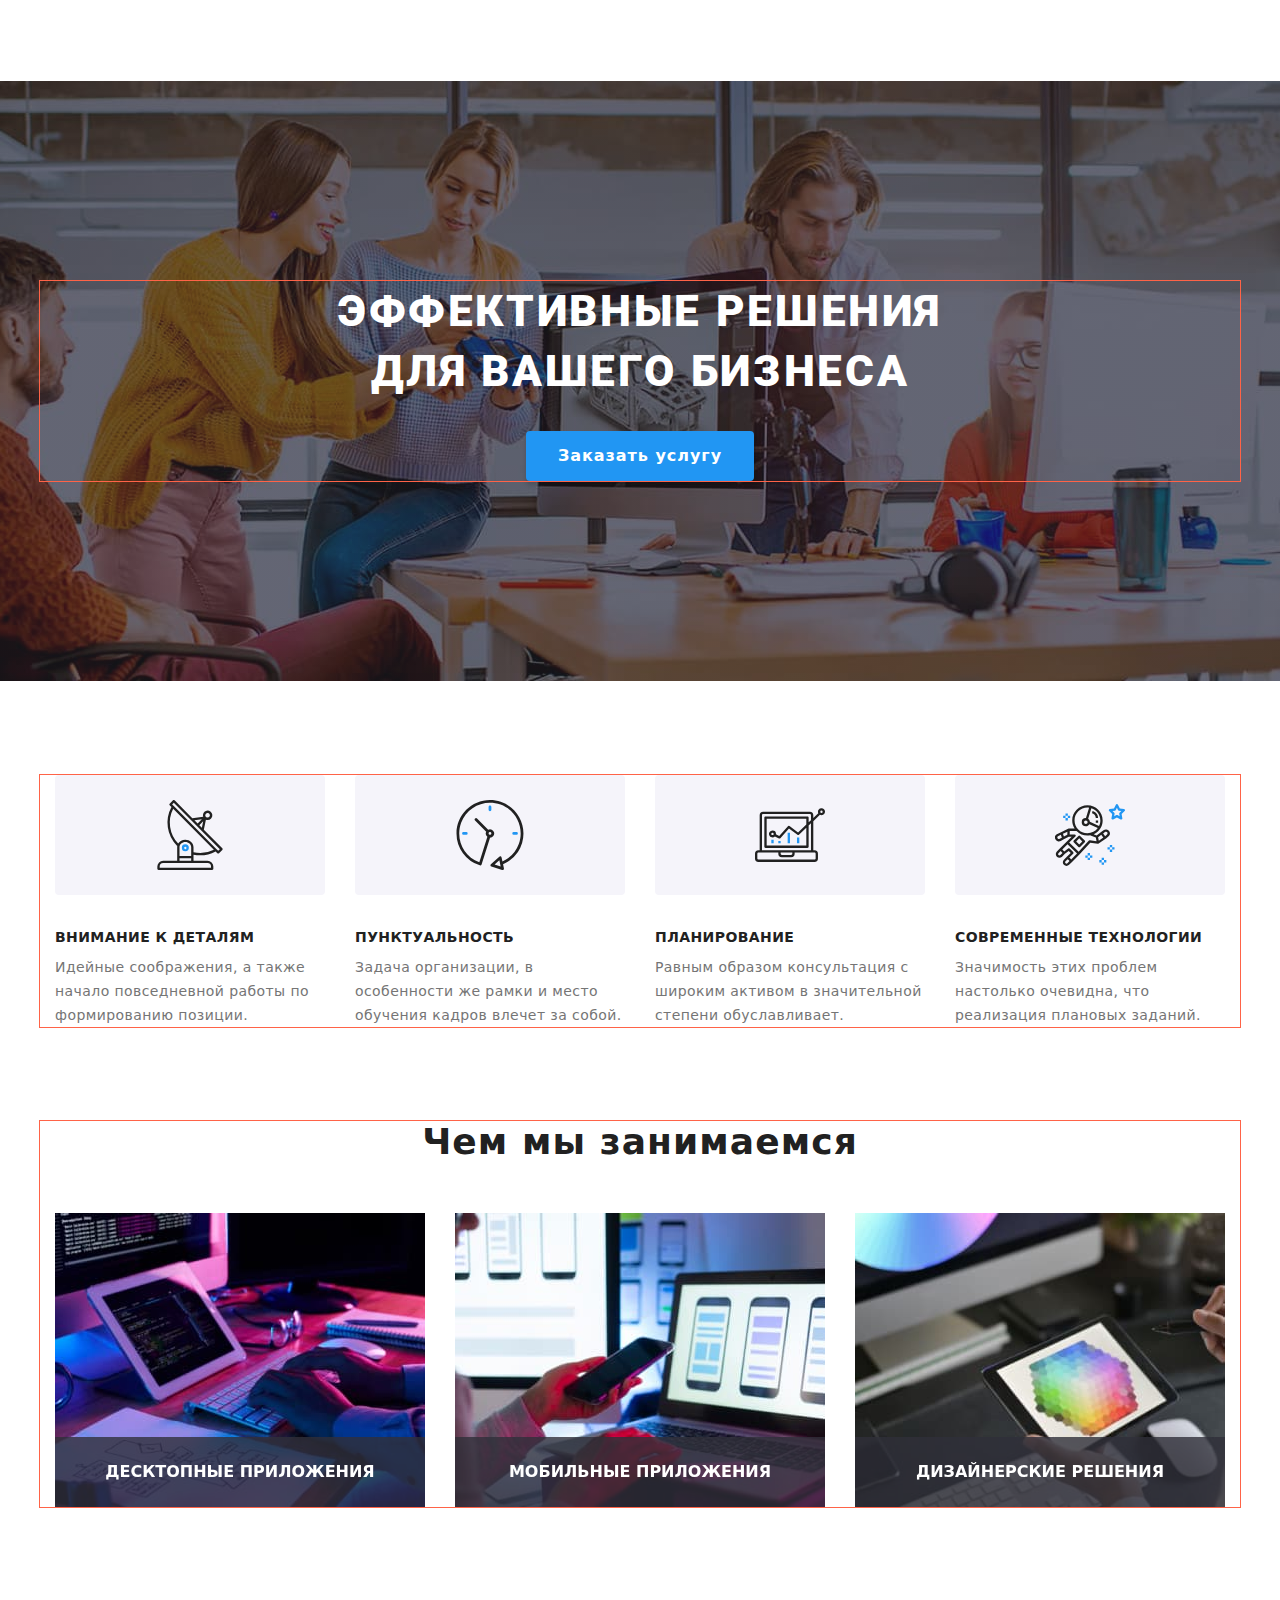
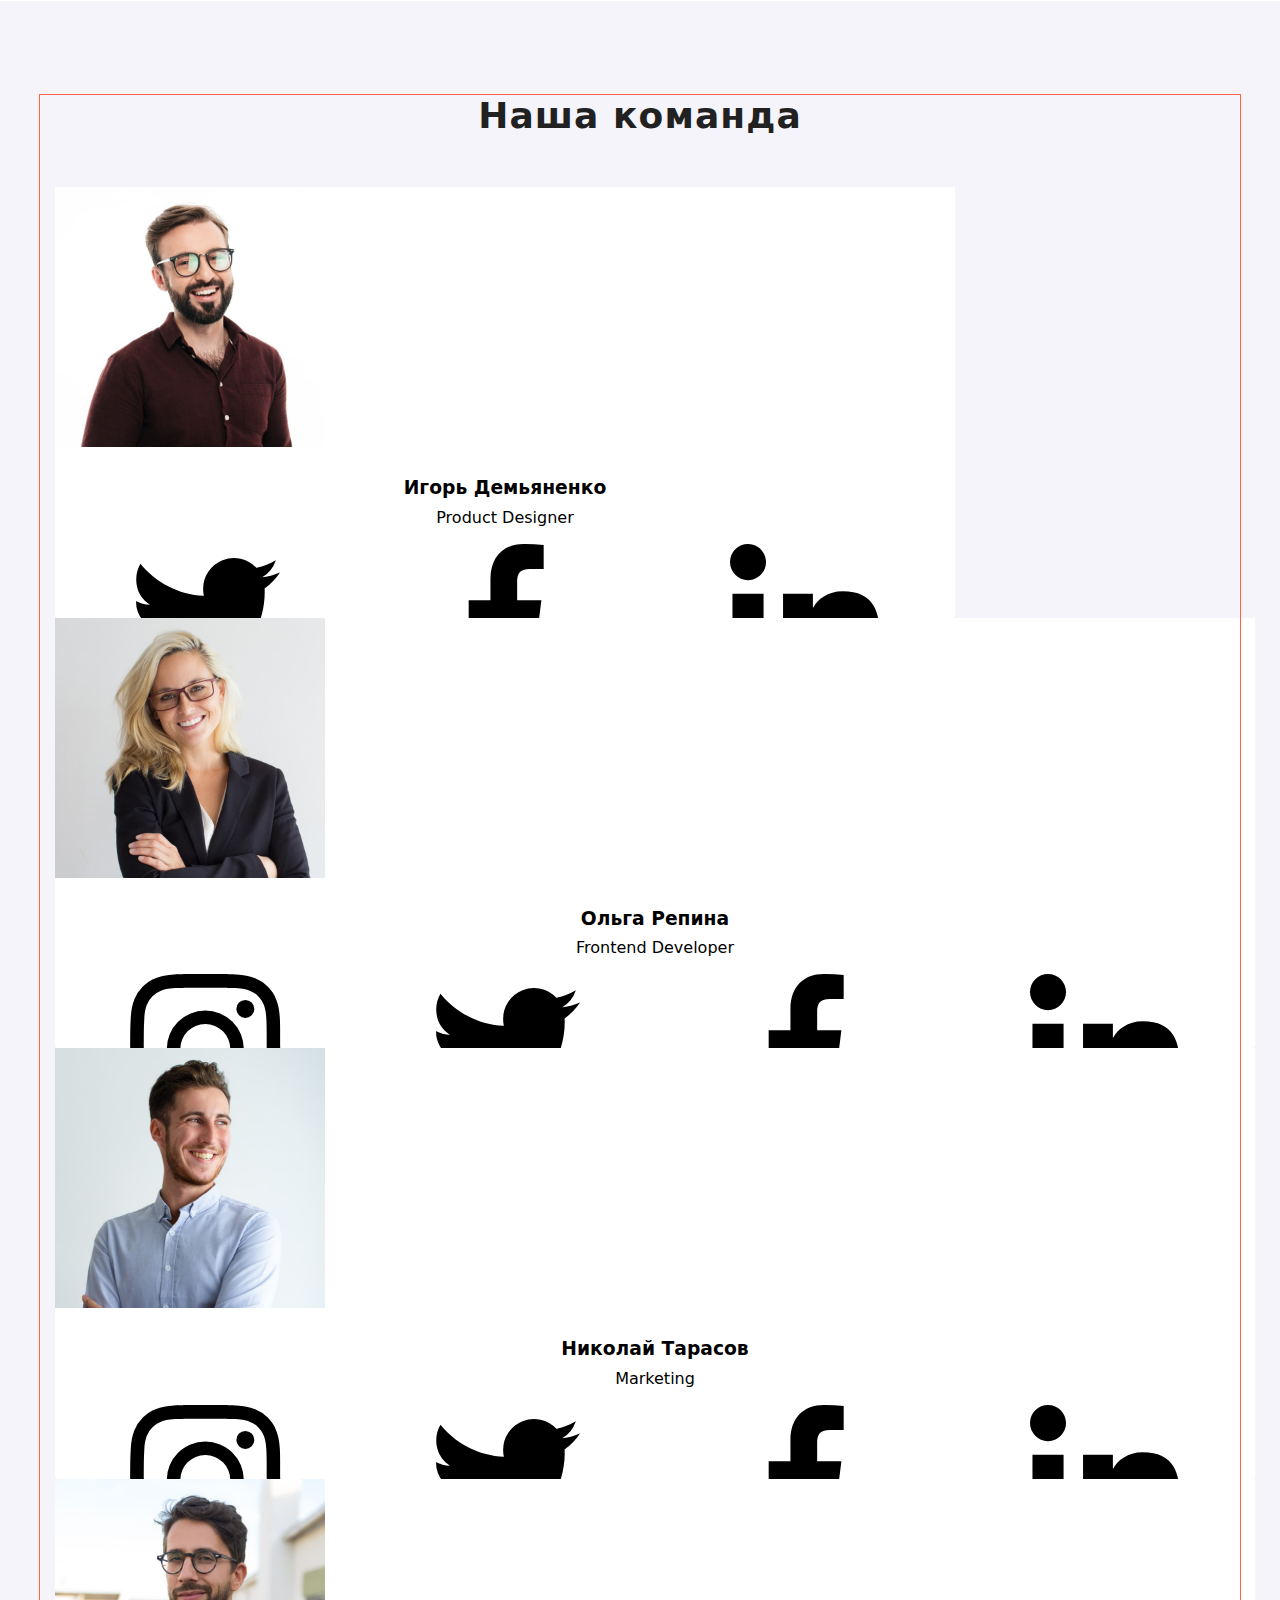
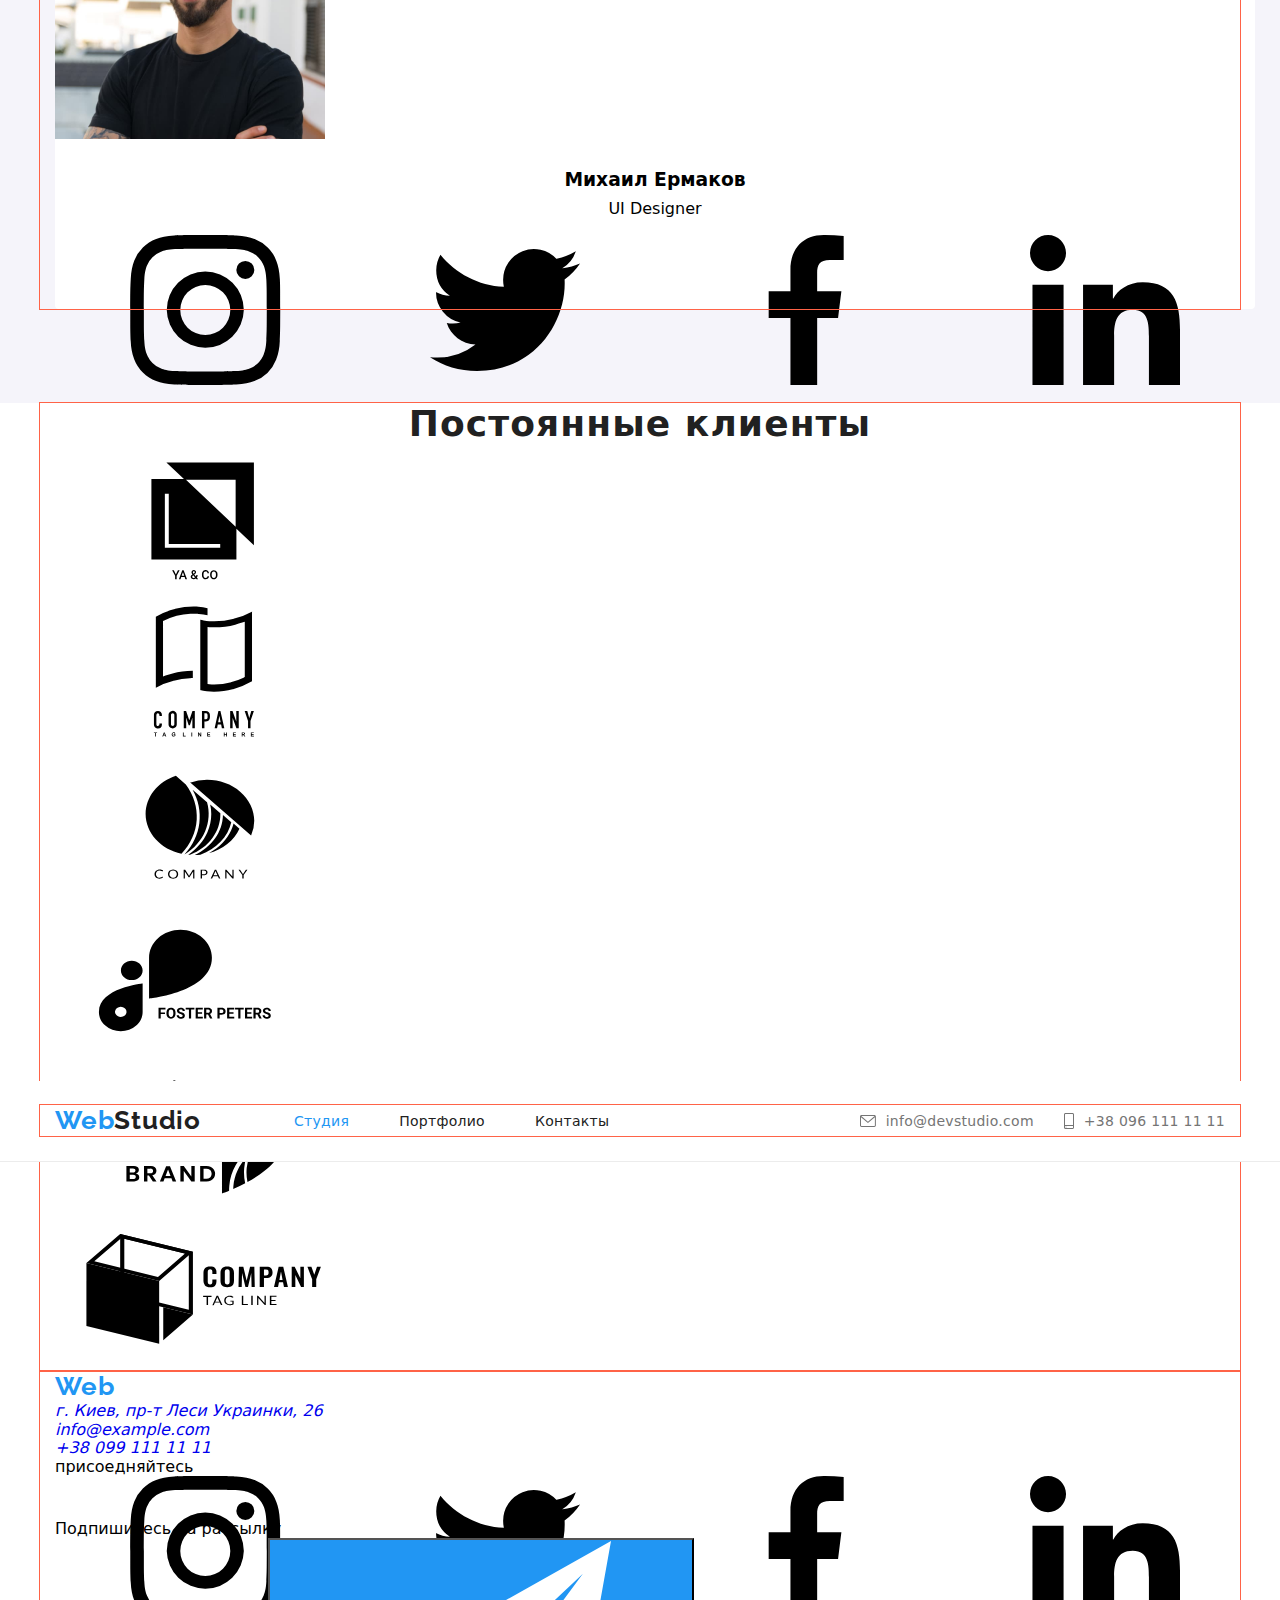
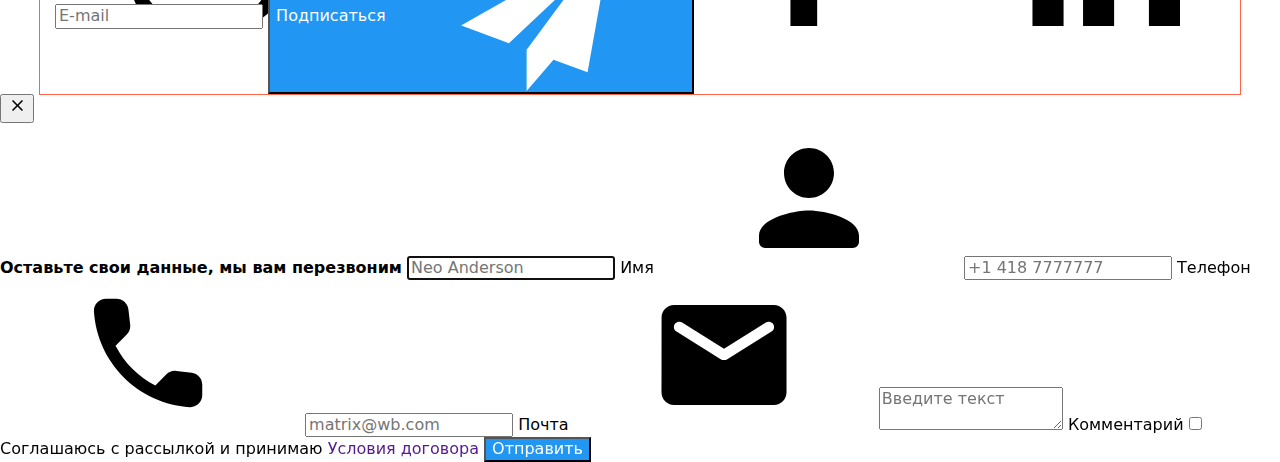
==== index.html @ 4362f999 "team added" ====
<!DOCTYPE html>
<html lang="ru">
  <head>
    <meta charset="UTF-8" />
    <meta http-equiv="X-UA-Compatible" content="IE=edge" />
    <meta name="viewport" content="width=device-width, initial-scale=1.0" />
    <title>Studio</title>
    <link
      href="https://fonts.googleapis.com/css2?family=Raleway:wght@700&family=Roboto:wght@400;500;700;900&display=swap"
      rel="stylesheet"
    />
    <link rel="preconnect" href="https://fonts.googleapis.com" />
    <link rel="preconnect" href="https://fonts.gstatic.com" crossorigin />
    <!-- Сначала нормализатор -->
    <link
      rel="stylesheet"
      href="https://cdnjs.cloudflare.com/ajax/libs/modern-normalize/1.1.0/modern-normalize.min.css"
    />
    <!-- Потом пользовательсткие стили -->
    <!-- <link rel="stylesheet" href="./css/styles.css" /> -->
    <link rel="stylesheet" href="./css/master.min.css" />
  </head>

  <body>
    <!-- Header -->

    <header class="header">
      <div class="container header__container">
        <nav class="site-nav">
          <a class="logo site-nav__logo" href="./index.html"
            ><span class="logo__accent">Web</span>Studio</a
          >
          <ul class="site-nav__list">
            <li class="site-nav__item">
              <a class="site-nav__link site-nav__link--active" href="./index.html">Студия</a>
            </li>

            <li class="site-nav__item">
              <a class="site-nav__link" href="./portfolio.html">Портфолио</a>
            </li>
            <li class="site-nav__item">
              <a class="site-nav__link" href="">Контакты</a>
            </li>
          </ul>
        </nav>

        <ul class="header-studio-contacts">
          <li class="header-studio-contacts__item">
            <a href="mailto:info@devstudio.com" class="header-studio-contacts__link">
              <svg class="header-studio-contacts__icon" width="16px" height="12px">
                <use href="./images/svg/webstudio-icons-optimized.svg#icon-envelope"></use></svg
              >info@devstudio.com
            </a>
          </li>

          <li class="header-studio-contacts__item">
            <a href="tel:+380961111111" class="header-studio-contacts__link">
              <svg class="header-studio-contacts__icon" width="10px" height="16px">
                <use href="./images/svg/webstudio-icons-optimized.svg#icon-smartphone"></use></svg
              >+38 096 111 11 11
            </a>
          </li>
        </ul>
      </div>
    </header>

    <!-- <header class="header brd">
      <div class="intro container">
        <nav class="nav">
          <a class="studio-logo link" href="./index.html"
            ><span class="web-effect">Web</span>Studio</a
          >
          <ul class="list-nav">
            <li class="item-nav">
              <a class="studio-nav link current" href="./index.html">Студия</a>
            </li>

            <li class="item-nav">
              <a class="studio-nav link" href="./portfolio.html">Портфолио</a>
            </li>
            <li class="item-nav">
              <a class="studio-nav link" href="">Контакты</a>
            </li>
          </ul>
        </nav>

        <ul class="list contacts">
          <li class="item contacts">
            <a href="mailto:info@devstudio.com" class="link contacts pseudo">
              <svg class="link-icon envlp" width="16px" height="12px">
                <use href="./images/svg/webstudio-icons-optimized.svg#icon-envelope"></use></svg
              >info@devstudio.com
            </a>
          </li>

          <li class="item contacts">
            <a href="tel:+380961111111" class="link contacts pseudo">
              <svg class="link-icon smrtphone" width="10px" height="16px">
                <use href="./images/svg/webstudio-icons-optimized.svg#icon-smartphone"></use></svg
              >+38 096 111 11 11
            </a>
          </li>
        </ul>
      </div>
    </header> -->

    <main>
      <!-- Principal Section - Hero -->

      <section class="section hero__overlay">
        <div class="container hero__container">
          <h1 class="title hero__title">
            Эффективные решения <br />
            для вашего бизнеса <br />
          </h1>
          <button data-modal-open class="button hero__button" type="button">Заказать услугу</button>
        </div>
      </section>

      <!-- <section class="principal-section overlay">
        <div class="container">
          <h1 class="principal-section-title">
            Эффективные решения <br />
            для вашего бизнеса <br />
          </h1>
          <button data-modal-open class="order-button" type="button">Заказать услугу</button>
        </div>
      </section> -->

      <!-- About -->

      <section class="section about">
        <div class="container about__container">
          <h2 class="title section__title about__title">Наши преимущества</h2>
          <ul class="about__list">
            <li class="about__item">
              <div class="about__body">
                <p class="about__icon about__icon--antenna"></p>
              </div>
              <h3 class="sub-title about__sub-title">Внимание к деталям</h3>
              <p class="about__text">
                Идейные соображения, а также начало повседневной работы по формированию позиции.
              </p>
            </li>
            <li class="about__item">
              <div class="about__body">
                <p class="about__icon about__icon--clock"></p>
              </div>
              <h3 class="sub-title about__sub-title">Пунктуальность</h3>
              <p class="about__text">
                Задача организации, в особенности же рамки и место обучения кадров влечет за собой.
              </p>
            </li>
            <li class="about__item">
              <div class="about__body">
                <p class="about__icon about__icon--diagram"></p>
              </div>
              <h3 class="sub-title about__sub-title">Планирование</h3>
              <p class="about__text">
                Равным образом консультация с широким активом в значительной степени обуславливает.
              </p>
            </li>
            <li class="about__item">
              <div class="about__body">
                <p class="about__icon about__icon--astronaut"></p>
              </div>
              <h3 class="sub-title about__sub-title">Современные технологии</h3>
              <p class="about__text">
                Значимость этих проблем настолько очевидна, что реализация плановых заданий.
              </p>
            </li>
          </ul>
        </div>
      </section>

      <!-- <section class="section features">
        <div class="container upper">
          <h2 class="section-title visually-hidden">Наши преимущества</h2>
          <ul class="features list">
            <li class="item antenna">
              <div class="container-features">
                <svg class="icon-feat">
                  <use href="./images/svg/webstudio-icons-optimized.svg#icon-antenna"></use>
                </svg>
              </div>
              <h3 class="title">Внимание к деталям</h3>
              <p class="features-p-style">
                Идейные соображения, а также начало повседневной работы по формированию позиции.
              </p>
            </li>
            <li class="item clock">
              <div class="container-features">
                <svg class="icon-feat">
                  <use href="./images/svg/webstudio-icons-optimized.svg#icon-clock"></use>
                </svg>
              </div>
              <h3 class="title">Пунктуальность</h3>
              <p class="features-p-style">
                Задача организации, в особенности же рамки и место обучения кадров влечет за собой.
              </p>
            </li>
            <li class="item diagram">
              <div class="container-features">
                <svg class="icon-feat">
                  <use href="./images/svg/webstudio-icons-optimized.svg#icon-diagram"></use>
                </svg>
              </div>
              <h3 class="title">Планирование</h3>
              <p class="features-p-style">
                Равным образом консультация с широким активом в значительной степени обуславливает.
              </p>
            </li>
            <li class="item astronaut">
              <div class="container-features">
                <svg class="icon-feat">
                  <use href="./images/svg/webstudio-icons-optimized.svg#icon-astronaut"></use>
                </svg>
              </div>
              <h3 class="title">Современные технологии</h3>
              <p class="features-p-style">
                Значимость этих проблем настолько очевидна, что реализация плановых заданий.
              </p>
            </li>
          </ul>
        </div>
      </section> -->

      <!-- Profile -->

      <section class="section profile">
        <div class="container profile__container">
          <h2 class="title section__title profile__title">Чем мы занимаемся</h2>

          <ul class="profile__list">
            <li class="profile__item">
              <div class="profile__thumb">
                <img src="images/examples/img1.jpg" alt="Picture 1" width="370" />
                <p class="profile__text">Десктопные приложения</p>
              </div>
            </li>

            <li class="profile__item">
              <div class="profile__thumb">
                <img src="images/examples/img2.jpg" alt="Picture 2" width="370" />
                <p class="profile__text">Мобильные приложения</p>
              </div>
            </li>

            <li class="profile__item">
              <div class="profile__thumb">
                <img src="images/examples/img3.jpg" alt="Picture 3" width="370" />
                <p class="profile__text">Дизайнерские решения</p>
              </div>
            </li>
          </ul>
        </div>
      </section>

      <!-- <section class="profile">
        <div class="tools container lower">
          <h2 class="section-title">Чем мы занимаемся</h2>

          <ul class="list">
            <li class="item">
              <div class="prfl-thumb">
                <img src="images/examples/img1.jpg" alt="Picture 1" width="370" />
                <p class="prfl-dscrpt">Десктопные приложения</p>
              </div>
            </li>

            <li class="item">
              <div class="prfl-thumb">
                <img src="images/examples/img2.jpg" alt="Picture 2" width="370" />
                <p class="prfl-dscrpt">Мобильные приложения</p>
              </div>
            </li>

            <li class="item">
              <div class="prfl-thumb">
                <img src="images/examples/img3.jpg" alt="Picture 3" width="370" />
                <p class="prfl-dscrpt">Дизайнерские решения</p>
              </div>
            </li>
          </ul>
        </div>
      </section> -->

      <!-- Our Team -->

      <section class="section team">
        <div class="container team__container">
          <h2 class="title section__title team__title">Наша команда</h2>

          <ul class="team__list">
            <li class="team__item">
              <img src="images/staff/staff1.jpg" alt="Product Designer" width="270" />
              <div class="team__card">
                <h3 class="title team__sub-title">Игорь Демьяненко</h3>
                <p class="team__position">Product Designer</p>
                <ul class="social-netwrk-list team-social-netwrk-list">
                  <li class="social-netwrk-list__item team-social-netwrk-list__item">
                    <a
                      href="https://www.instagram.com"
                      class="social-netwrk-list__link team-social-netwrk-list__link"
                    >
                      <p
                        class="social-netwrk-list__icon--instagram team-social-netwrk-list--instagram"
                      ></p>
                      <!-- <svg class="social-netwrk-list__icon">
                        <use href="./images/svg/webstudio-icons-optimized.svg#icon-instagram"></use>
                      </svg> -->
                    </a>
                  </li>

                  <li class="social-netwrk-list__item">
                    <a href="https://twitter.com" class="social-netwrk-list__link">
                      <svg class="social-netwrk-list__icon">
                        <use href="./images/svg/webstudio-icons-optimized.svg#icon-twitter"></use>
                      </svg>
                    </a>
                  </li>

                  <li class="social-netwrk-list__item">
                    <a href="https://www.facebook.com" class="social-netwrk-list__link">
                      <svg class="social-netwrk-list__icon">
                        <use href="./images/svg/webstudio-icons-optimized.svg#icon-facebook"></use>
                      </svg>
                    </a>
                  </li>

                  <li class="social-netwrk-list__item">
                    <a href="https://www.linkedin.com" class="social-netwrk-list__link">
                      <svg class="social-netwrk-list__icon">
                        <use href="./images/svg/webstudio-icons-optimized.svg#icon-linkedin"></use>
                      </svg>
                    </a>
                  </li>
                </ul>
              </div>
            </li>

            <li class="team__item">
              <img src="images/staff/staff2.jpg" alt="Frontend Developer" width="270" />
              <div class="team__card">
                <h3 class="title team__sub-title">Ольга Репина</h3>
                <p class="team__position">Frontend Developer</p>
                <ul class="social-netwrk-list team__social-netwrk-list">
                  <li class="social-netwrk-list__item">
                    <a href="https://www.instagram.com" class="social-netwrk-list__link">
                      <svg class="social-netwrk-list__icon">
                        <use href="./images/svg/webstudio-icons-optimized.svg#icon-instagram"></use>
                      </svg>
                    </a>
                  </li>

                  <li class="social-netwrk-list__item">
                    <a href="https://twitter.com" class="social-netwrk-list__link">
                      <svg class="social-netwrk-list__icon">
                        <use href="./images/svg/webstudio-icons-optimized.svg#icon-twitter"></use>
                      </svg>
                    </a>
                  </li>

                  <li class="social-netwrk-list__item">
                    <a href="https://www.facebook.com" class="social-netwrk-list__link">
                      <svg class="social-netwrk-list__icon">
                        <use href="./images/svg/webstudio-icons-optimized.svg#icon-facebook"></use>
                      </svg>
                    </a>
                  </li>

                  <li class="social-netwrk-list__item">
                    <a href="https://www.linkedin.com" class="social-netwrk-list__link">
                      <svg class="social-netwrk-list__icon">
                        <use href="./images/svg/webstudio-icons-optimized.svg#icon-linkedin"></use>
                      </svg>
                    </a>
                  </li>
                </ul>
              </div>
            </li>

            <li class="team__item">
              <img src="images/staff/staff3.jpg" alt="Marketing" width="270" />
              <div class="team__card">
                <h3 class="title team__sub-title">Николай Тарасов</h3>
                <p class="team__position">Marketing</p>
                <ul class="social-netwrk-list team__social-netwrk-list">
                  <li class="social-netwrk-list__item">
                    <a href="https://www.instagram.com" class="social-netwrk-list__link">
                      <svg class="social-netwrk-list__icon">
                        <use href="./images/svg/webstudio-icons-optimized.svg#icon-instagram"></use>
                      </svg>
                    </a>
                  </li>

                  <li class="social-netwrk-list__item">
                    <a href="https://twitter.com" class="social-netwrk-list__link">
                      <svg class="social-netwrk-list__icon">
                        <use href="./images/svg/webstudio-icons-optimized.svg#icon-twitter"></use>
                      </svg>
                    </a>
                  </li>

                  <li class="social-netwrk-list__item">
                    <a href="https://www.facebook.com" class="social-netwrk-list__link">
                      <svg class="social-netwrk-list__icon">
                        <use href="./images/svg/webstudio-icons-optimized.svg#icon-facebook"></use>
                      </svg>
                    </a>
                  </li>

                  <li class="social-netwrk-list__item">
                    <a href="https://www.linkedin.com" class="social-netwrk-list__link">
                      <svg class="social-netwrk-list__icon">
                        <use href="./images/svg/webstudio-icons-optimized.svg#icon-linkedin"></use>
                      </svg>
                    </a>
                  </li>
                </ul>
              </div>
            </li>

            <li class="team__item">
              <img src="images/staff/staff4.jpg" alt="UI Designer" width="270" />
              <div class="team__card">
                <h3 class="title team__sub-title">Михаил Ермаков</h3>
                <p class="team__position">UI Designer</p>
                <ul class="social-netwrk-list team__social-netwrk-list">
                  <li class="social-netwrk-list__item">
                    <a href="https://www.instagram.com" class="social-netwrk-list__link">
                      <svg class="social-netwrk-list__icon">
                        <use href="./images/svg/webstudio-icons-optimized.svg#icon-instagram"></use>
                      </svg>
                    </a>
                  </li>

                  <li class="social-netwrk-list__item">
                    <a href="https://twitter.com" class="social-netwrk-list__link">
                      <svg class="social-netwrk-list__icon">
                        <use href="./images/svg/webstudio-icons-optimized.svg#icon-twitter"></use>
                      </svg>
                    </a>
                  </li>

                  <li class="social-netwrk-list__item">
                    <a href="https://www.facebook.com" class="social-netwrk-list__link">
                      <svg class="social-netwrk-list__icon">
                        <use href="./images/svg/webstudio-icons-optimized.svg#icon-facebook"></use>
                      </svg>
                    </a>
                  </li>

                  <li class="social-netwrk-list__item">
                    <a href="https://www.linkedin.com" class="social-netwrk-list__link">
                      <svg class="social-netwrk-list__icon">
                        <use href="./images/svg/webstudio-icons-optimized.svg#icon-linkedin"></use>
                      </svg>
                    </a>
                  </li>
                </ul>
              </div>
            </li>
          </ul>
        </div>
      </section>

      <!-- <section class="section team">
        <div class="container">
          <h2 class="section-title">Наша команда</h2>

          <ul class="team list">
            <li class="item">
              <img src="images/staff/staff1.jpg" alt="Product Designer" width="270" />
              <div class="card-label">
                <h3 class="title">Игорь Демьяненко</h3>
                <p class="team-unit">Product Designer</p>
                <ul class="list social-netwrk">
                  <li class="item social-netwrk">
                    <a
                      href="https://www.instagram.com"
                      class="link social-netwrk"
                      aria-label="Instagram"
                    >
                      <span class="visually-hidden">Instagram</span>
                      <svg class="link-icon inst">
                        <use href="./images/svg/webstudio-icons-optimized.svg#icon-instagram"></use>
                      </svg>
                    </a>
                  </li>

                  <li class="item social-netwrk">
                    <a href="https://twitter.com" class="link social-netwrk" aria-label="Instagram">
                      <span class="visually-hidden">Twitter</span>
                      <svg class="link-icon twtr">
                        <use href="./images/svg/webstudio-icons-optimized.svg#icon-twitter"></use>
                      </svg>
                    </a>
                  </li>

                  <li class="item social-netwrk">
                    <a
                      href="https://www.facebook.com"
                      class="link social-netwrk"
                      aria-label="Instagram"
                    >
                      <span class="visually-hidden">Facebook</span>
                      <svg class="link-icon fb">
                        <use href="./images/svg/webstudio-icons-optimized.svg#icon-facebook"></use>
                      </svg>
                    </a>
                  </li>

                  <li class="item social-netwrk">
                    <a
                      href="https://www.linkedin.com"
                      class="link social-netwrk"
                      aria-label="Instagram"
                    >
                      <span class="visually-hidden">LinkedIn</span>
                      <svg class="link-icon lnkdin">
                        <use href="./images/svg/webstudio-icons-optimized.svg#icon-linkedin"></use>
                      </svg>
                    </a>
                  </li>
                </ul>
              </div>
            </li>

            <li class="item">
              <img src="images/staff/staff2.jpg" alt="Frontend Developer" width="270" />
              <div class="card-label">
                <h3 class="title">Ольга Репина</h3>
                <p class="team-unit">Frontend Developer</p>
                <ul class="list social-netwrk">
                  <li class="item social-netwrk">
                    <a
                      href="https://www.instagram.com"
                      class="link social-netwrk"
                      aria-label="Instagram"
                    >
                      <span class="visually-hidden">Instagram</span>
                      <svg class="link-icon inst">
                        <use href="./images/svg/webstudio-icons-optimized.svg#icon-instagram"></use>
                      </svg>
                    </a>
                  </li>

                  <li class="item social-netwrk">
                    <a href="https://twitter.com" class="link social-netwrk" aria-label="Instagram">
                      <span class="visually-hidden">Twitter</span>
                      <svg class="link-icon twtr">
                        <use href="./images/svg/webstudio-icons-optimized.svg#icon-twitter"></use>
                      </svg>
                    </a>
                  </li>

                  <li class="item social-netwrk">
                    <a
                      href="https://www.facebook.com"
                      class="link social-netwrk"
                      aria-label="Instagram"
                    >
                      <span class="visually-hidden">Faceook</span>
                      <svg class="link-icon fb">
                        <use href="./images/svg/webstudio-icons-optimized.svg#icon-facebook"></use>
                      </svg>
                    </a>
                  </li>

                  <li class="item social-netwrk">
                    <a
                      href="https://www.linkedin.com"
                      class="link social-netwrk"
                      aria-label="Instagram"
                    >
                      <span class="visually-hidden">LinkedIn</span>
                      <svg class="link-icon lnkdin">
                        <use href="./images/svg/webstudio-icons-optimized.svg#icon-linkedin"></use>
                      </svg>
                    </a>
                  </li>
                </ul>
              </div>
            </li>

            <li class="item">
              <img src="images/staff/staff3.jpg" alt="Marketing" width="270" />
              <div class="card-label">
                <h3 class="title">Николай Тарасов</h3>
                <p class="team-unit">Marketing</p>
                <ul class="list social-netwrk">
                  <li class="item social-netwrk">
                    <a
                      href="https://www.instagram.com"
                      class="link social-netwrk"
                      aria-label="Instagram"
                    >
                      <span class="visually-hidden">Instagram</span>
                      <svg class="link-icon inst">
                        <use href="./images/svg/webstudio-icons-optimized.svg#icon-instagram"></use>
                      </svg>
                    </a>
                  </li>

                  <li class="item social-netwrk">
                    <a href="https://twitter.com" class="link social-netwrk" aria-label="Instagram">
                      <span class="visually-hidden">Twitter</span>
                      <svg class="link-icon twtr">
                        <use href="./images/svg/webstudio-icons-optimized.svg#icon-twitter"></use>
                      </svg>
                    </a>
                  </li>

                  <li class="item social-netwrk">
                    <a
                      href="https://www.facebook.com"
                      class="link social-netwrk"
                      aria-label="Instagram"
                    >
                      <span class="visually-hidden">Faceook</span>
                      <svg class="link-icon fb">
                        <use href="./images/svg/webstudio-icons-optimized.svg#icon-facebook"></use>
                      </svg>
                    </a>
                  </li>

                  <li class="item social-netwrk">
                    <a
                      href="https://www.linkedin.com"
                      class="link social-netwrk"
                      aria-label="Instagram"
                    >
                      <span class="visually-hidden">LinkedIn</span>
                      <svg class="link-icon lnkdin">
                        <use href="./images/svg/webstudio-icons-optimized.svg#icon-linkedin"></use>
                      </svg>
                    </a>
                  </li>
                </ul>
              </div>
            </li>

            <li class="item">
              <img src="images/staff/staff4.jpg" alt="UI Designer" width="270" />
              <div class="card-label">
                <h3 class="title">Михаил Ермаков</h3>
                <p class="team-unit">UI Designer</p>
                <ul class="list social-netwrk">
                  <li class="item social-netwrk">
                    <a
                      href="https://www.instagram.com"
                      class="link social-netwrk"
                      aria-label="Instagram"
                    >
                      <span class="visually-hidden">Instagram</span>
                      <svg class="link-icon inst">
                        <use href="./images/svg/webstudio-icons-optimized.svg#icon-instagram"></use>
                      </svg>
                    </a>
                  </li>

                  <li class="item social-netwrk">
                    <a href="https://twitter.com" class="link social-netwrk" aria-label="Instagram">
                      <span class="visually-hidden">Twitter</span>
                      <svg class="link-icon twtr">
                        <use href="./images/svg/webstudio-icons-optimized.svg#icon-twitter"></use>
                      </svg>
                    </a>
                  </li>

                  <li class="item social-netwrk">
                    <a
                      href="https://www.facebook.com"
                      class="link social-netwrk"
                      aria-label="Instagram"
                    >
                      <span class="visually-hidden">Faceook</span>
                      <svg class="link-icon fb">
                        <use href="./images/svg/webstudio-icons-optimized.svg#icon-facebook"></use>
                      </svg>
                    </a>
                  </li>

                  <li class="item social-netwrk">
                    <a
                      href="https://www.linkedin.com"
                      class="link social-netwrk"
                      aria-label="Instagram"
                    >
                      <span class="visually-hidden">LinkedIn</span>
                      <svg class="link-icon lnkdin">
                        <use href="./images/svg/webstudio-icons-optimized.svg#icon-linkedin"></use>
                      </svg>
                    </a>
                  </li>
                </ul>
              </div>
            </li>
          </ul>
        </div>
      </section> -->

      <!-- Our Clients -->

      <section class="section clients">
        <div class="container clients__container">
          <h2 class="title section__title">Постоянные клиенты</h2>
          <ul class="clients__list">
            <li class="clients__item">
              <a href="" class="clients__link">
                <svg class="clients__icon">
                  <use href="./images/svg/webstudio-icons-optimized.svg#icon-ya-and-co"></use>
                </svg>
              </a>
            </li>
            <li class="clients__item">
              <a href="" class="clients__link">
                <svg class="clients__icon">
                  <use
                    href="./images/svg/webstudio-icons-optimized.svg#icon-company-tag-line-here"
                  ></use>
                </svg>
              </a>
            </li>
            <li class="clients__item">
              <a href="" class="clients__link">
                <svg class="clients__icon">
                  <use href="./images/svg/webstudio-icons-optimized.svg#icon-company"></use>
                </svg>
              </a>
            </li>
            <li class="clients__item">
              <a href="" class="clients__link">
                <svg class="clients__icon">
                  <use href="./images/svg/webstudio-icons-optimized.svg#icon-fosters-peters"></use>
                </svg>
              </a>
            </li>
            <li class="clients__item">
              <a href="" class="clients__link">
                <svg class="clients__icon">
                  <use href="./images/svg/webstudio-icons-optimized.svg#icon-brand"></use>
                </svg>
              </a>
            </li>
            <li class="clients__item">
              <a href="" class="clients__link">
                <svg class="clients__icon">
                  <use
                    href="./images/svg/webstudio-icons-optimized.svg#icon-company-tag-line"
                  ></use>
                </svg>
              </a>
            </li>
          </ul>
        </div>
      </section>

      <!-- <section class="section clients">
        <div class="container">
          <h2 class="section-title">Постоянные клиенты</h2>
          <ul class="clients list">
            <li class="item">
              <a href="" class="clients-link" aria-label="Ya-And-Co">
                <span class="visually-hidden">Ya-And-Co</span>
                <svg class="clients link-icon">
                  <use href="./images/svg/webstudio-icons-optimized.svg#icon-ya-and-co"></use>
                </svg>
              </a>
            </li>
            <li class="item">
              <a href="" class="clients-link" aria-label="Company-Tag-Line-Here">
                <span class="visually-hidden">Company-Tag-Line-Here</span>
                <svg class="clients link-icon">
                  <use
                    href="./images/svg/webstudio-icons-optimized.svg#icon-company-tag-line-here"
                  ></use>
                </svg>
              </a>
            </li>
            <li class="item">
              <a href="" class="clients-link" aria-label="Company">
                <span class="visually-hidden">Company</span>
                <svg class="clients link-icon">
                  <use href="./images/svg/webstudio-icons-optimized.svg#icon-company"></use>
                </svg>
              </a>
            </li>
            <li class="item">
              <a href="" class="clients-link" aria-label="Fosters-Peters">
                <span class="visually-hidden">Fosters-Peters</span>
                <svg class="clients link-icon">
                  <use href="./images/svg/webstudio-icons-optimized.svg#icon-fosters-peters"></use>
                </svg>
              </a>
            </li>
            <li class="item">
              <a href="" class="clients-link" aria-label="Brand">
                <span class="visually-hidden">Brand</span>
                <svg class="clients link-icon">
                  <use href="./images/svg/webstudio-icons-optimized.svg#icon-brand"></use>
                </svg>
              </a>
            </li>
            <li class="item">
              <a href="" class="clients-link" aria-label="Company-Tag-Line">
                <span class="visually-hidden">Company-Tag-Line</span>
                <svg class="clients link-icon">
                  <use
                    href="./images/svg/webstudio-icons-optimized.svg#icon-company-tag-line"
                  ></use>
                </svg>
              </a>
            </li>
          </ul>
        </div>
      </section> -->
    </main>

    <!-- Footer -->
    <footer class="footer">
      <div class="container footer__container">
        <div class="contacts">
          <a class="logo footer__logo" href="./index.html"
            ><span class="logo__accent">Web</span>Studio</a
          >
          <address class="studio-contacts footer-studio-contacts">
            <ul class="studio-contacts__list footer-studio-contacts__list">
              <li class="studio-contacts__item footer-studio-contacts__item">
                <a
                  class="studio-contacts__link footer-studio-contacts__link"
                  href="https://www.google.com/maps/place/бул.+Леси+Украинки,+26,+Киев,+02000"
                  target="_blank"
                  rel="noopener nofollow noreferrer"
                  >г. Киев, пр-т Леси Украинки, 26</a
                >
              </li>
              <li class="studio-contacts__item footer-studio-contacts__item">
                <a
                  class="studio-contacts__link footer-studio-contacts__link"
                  href="mailto:info@example.com"
                  >info@example.com</a
                >
              </li>
              <li class="studio-contacts__item footer-studio-contacts__item">
                <a
                  class="studio-contacts__link footer-studio-contacts__link"
                  href="tel:+380991111111"
                  >+38 099 111 11 11</a
                >
              </li>
            </ul>
          </address>
        </div>

        <div class="follow">
          <p class="follow__text">присоедняйтесь</p>
          <ul class="social-netwrk-list footer__social-netwrk-list">
            <li class="social-netwrk-list__item">
              <a href="https://www.instagram.com" class="social-netwrk-list__link">
                <svg class="social-netwrk-list__icon">
                  <use href="./images/svg/webstudio-icons-optimized.svg#icon-instagram"></use>
                </svg>
              </a>
            </li>

            <li class="social-netwrk-list__item">
              <a href="https://twitter.com" class="social-netwrk-list__link">
                <svg class="social-netwrk-list__icon">
                  <use href="./images/svg/webstudio-icons-optimized.svg#icon-twitter"></use>
                </svg>
              </a>
            </li>

            <li class="social-netwrk-list__item">
              <a href="https://www.facebook.com" class="social-netwrk-list__link">
                <svg class="social-netwrk-list__icon">
                  <use href="./images/svg/webstudio-icons-optimized.svg#icon-facebook"></use>
                </svg>
              </a>
            </li>

            <li class="social-netwrk-list__item">
              <a href="https://www.linkedin.com" class="social-netwrk-list__link">
                <svg class="social-netwrk-list__icon">
                  <use href="./images/svg/webstudio-icons-optimized.svg#icon-linkedin"></use>
                </svg>
              </a>
            </li>
          </ul>
        </div>

        <div class="sbscrb">
          <p class="sbscrb__text">Подпишитесь на рассылку</p>

          <form action="javascript:void(0);" class="form-sbscrb">
            <label class="form-sbscrb__label">
              <input
                class="form-sbscrb__input"
                type="email"
                name="email"
                placeholder="E-mail"
                autocomplete="off"
              />
            </label>

            <button class="button form-sbscrb__button" type="submit">
              <span class="button__text">Подписаться</span>
              <svg class="button__icon">
                <use href="./images/svg/webstudio-icons-v-2-0-raw.svg#icon-send"></use>
              </svg>
            </button>
          </form>
        </div>
      </div>
    </footer>

    <!-- <footer class="footer">
      <div class="common container">
        <div class="address">
          <a class="studio-logo link" href="./index.html"
            ><span class="web-effect">Web</span>Studio</a
          >
          <address class="footer-address">
            <ul class="list">
              <li class="address-item">
                <a
                  class="studio-address link"
                  href="https://www.google.com/maps/place/бул.+Леси+Украинки,+26,+Киев,+02000"
                  target="_blank"
                  rel="noopener nofollow noreferrer"
                  >г. Киев, пр-т Леси Украинки, 26</a
                >
              </li>
              <li class="address-item">
                <a class="studio-contacts link" href="mailto:info@example.com">info@example.com</a>
              </li>
              <li class="address-item">
                <a class="studio-contacts link" href="tel:+380991111111">+38 099 111 11 11</a>
              </li>
            </ul>
          </address>
        </div>

        <div class="follow">
          <p class="follow-us">присоедняйтесь</p>
          <ul class="list social-netwrk">
            <li class="item social-netwrk">
              <a href="https://www.instagram.com" class="link social-netwrk">
                <svg class="link-icon inst">
                  <use href="./images/svg/webstudio-icons-optimized.svg#icon-instagram"></use>
                </svg>
              </a>
            </li>

            <li class="item social-netwrk">
              <a href="https://twitter.com" class="link social-netwrk">
                <svg class="link-icon twtr">
                  <use href="./images/svg/webstudio-icons-optimized.svg#icon-twitter"></use>
                </svg>
              </a>
            </li>

            <li class="item social-netwrk">
              <a href="https://www.facebook.com" class="link social-netwrk">
                <svg class="link-icon fb">
                  <use href="./images/svg/webstudio-icons-optimized.svg#icon-facebook"></use>
                </svg>
              </a>
            </li>

            <li class="item social-netwrk">
              <a href="https://www.linkedin.com" class="link social-netwrk">
                <svg class="link-icon lnkdin">
                  <use href="./images/svg/webstudio-icons-optimized.svg#icon-linkedin"></use>
                </svg>
              </a>
            </li>
          </ul>
        </div>

        <div class="sbscrb-container">
          <p>Подпишитесь на рассылку</p>

          <form action="javascript:void(0);" class="form-ftr">
            <label class="form-label sbscrb">
              <input
                class="sbscrb-input"
                type="email"
                name="email"
                placeholder="E-mail"
                autocomplete="off"
              />
            </label>

            <button class="order-button sbscrb" type="submit">
              <span class="sbscrb-icon">Подписаться</span>
              <svg class="sbscrb-svg">
                <use href="./images/svg/webstudio-icons-v-2-0-raw.svg#icon-send"></use>
              </svg>
            </button>
          </form>
        </div>
      </div>
    </footer> -->

    <!-- Backdrop Modal -->

    <div class="backdrop is-hidden" data-modal>
      <div class="modal">
        <button data-modal-close class="modal__button">
          <svg class="modal__icon" width="18px" height="18px">
            <use href="./images/svg/webstudio-icons-v-2-0-raw.svg#icon-close-black-18dp"></use>
          </svg>
        </button>

        <!-- <button data-modal-close class="mdl-close">
          <svg class="link-icon close" width="18px" height="18px">
            <use href="./images/svg/webstudio-icons-v-2-0-raw.svg#icon-close-black-18dp"></use>
          </svg>
        </button> -->

        <!-- Backdrop Modal Form -->

        <form action="javascript:void(0);" class="form-modal">
          <b class="form-modal__title">Оставьте свои данные, мы вам перезвоним</b>

          <label class="label form-modal__label">
            <input
              class="label__input"
              type="text"
              name="name"
              required
              placeholder="Neo Anderson"
              autocomplete="off"
              autofocus
            />
            <span class="label__text">Имя</span>
            <span class="label__icon">
              <svg class="label__pic">
                <use href="./images/svg/webstudio-icons-v-2-0-raw.svg#icon-person-black-18dp"></use>
              </svg>
            </span>
          </label>

          <label class="label form-modal__label">
            <input
              class="label__input"
              type="tel"
              name="phone"
              placeholder="+1 418 7777777"
              autocomplete="off"
            />
            <span class="label__text">Телефон</span>
            <span class="label__icon">
              <svg class="label__pic">
                <use href="./images/svg/webstudio-icons-v-2-0-raw.svg#icon-phone-black-18dp"></use>
              </svg>
            </span>
          </label>

          <label class="label form-modal__label">
            <input
              class="label__input"
              type="email"
              name="email"
              required
              placeholder="matrix@wb.com"
              autocomplete="off"
            />
            <span class="label__text">Почта</span>
            <span class="label__icon">
              <svg class="label__pic">
                <use href="./images/svg/webstudio-icons-v-2-0-raw.svg#icon-email-black-18dp"></use>
              </svg>
            </span>
          </label>

          <label class="label form-modal__label">
            <textarea
              class="label__textarea"
              name="feedback"
              placeholder="Введите текст"
            ></textarea>
            <span class="label__text"> Комментарий </span>
          </label>

          <label class="label-checkbbox">
            <input
              class="label-checkbbox__input"
              type="checkbox"
              name="usr-agr"
              required
              value="agr"
            />
            Соглашаюсь с рассылкой и принимаю
            <span class="label-checkbbox__text">
              <a class="label-checkbbox__link" href="">Условия договора</a>
            </span>
            <span class="label-checkbbox__icon"></span>
          </label>

          <button class="button form-modal__button" type="submit">Отправить</button>
        </form>

        <!-- <form action="javascript:void(0);" class="form-mdl">


          <b class="form-txt">Оставьте свои данные, мы вам перезвоним</b>

          <label class="form-field">
            <input
              class="form-input"
              type="text"
              name="name"
              required
              placeholder="Neo Anderson"
              autocomplete="off"
              autofocus
            />
            <span class="form-label">Имя</span>
            <span class="form-icon">
              <svg class="form-svg">
                <use href="./images/svg/webstudio-icons-v-2-0-raw.svg#icon-person-black-18dp"></use>
              </svg>
            </span>
          </label>

          <label class="form-field">
            <input
              class="form-input"
              type="tel"
              name="phone"
              placeholder="+1 418 7777777"
              autocomplete="off"
            />
            <span class="form-label">Телефон</span>
            <span class="form-icon">
              <svg class="form-svg">
                <use href="./images/svg/webstudio-icons-v-2-0-raw.svg#icon-phone-black-18dp"></use>
              </svg>
            </span>
          </label>

          <label class="form-field">
            <input
              class="form-input"
              type="email"
              name="email"
              required
              placeholder="matrix@wb.com"
              autocomplete="off"
            />
            <span class="form-label">Почта</span>
            <span class="form-icon">
              <svg class="form-svg">
                <use href="./images/svg/webstudio-icons-v-2-0-raw.svg#icon-email-black-18dp"></use>
              </svg>
            </span>
          </label>

          <label class="form-field">
            <textarea class="textarea" name="feedback" placeholder="Введите текст"></textarea>
            <span class="form-label"> Комментарий </span>
          </label>

          <label class="form-field chckbx">
            <input class="checkbox" type="checkbox" name="usr-agr" required value="agr" />
            Соглашаюсь с рассылкой и принимаю
            <span class="checkbox-agr">
              <a class="arg-link" href="">Условия договора</a>
            </span>
            <span class="checkbox-icon"></span>
          </label>

          <button class="order-button agr" type="submit">Отправить</button>
        </form> -->
      </div>
    </div>
    <script src="./js/modal.js"></script>
  </body>
</html>
---- css/styles.css ----
/* Цвет основного текста: #757575 */
/* Цвет титулов: #212121 */
/* Акцент: #2196F3 */
/* Цвет адрессных ссылок: #FFFFFF99 */
/* Основной цвет фона: #FFFFFF */
/* Цвет фона вторичный: #F5F4FA */
/* Минорный цвет фона: #EEEEEE */
/* Цвет фона Hero: #2f303a */
/* Белый: rgba(255, 255, 255, 1) */
/* Цвет фона Footer #2F303A */
/* Цвет фона Header #fff */
/* Цвет рамки хедера #ECECEC */
/* Цвет иконок #AFB1B8 */
/* Dropbox bgc rgba(0, 0, 0, 0.1) */
/* Modal bgc #FFFFFF */

:root {
  --timing-func: cubic-bezier(0.4, 0, 0.2, 1);
  --primary-text-color: #757575;
  --title-text-color: #212121;
  --accent-color: #2196f3;
  --addres-links-color: #ffffff99;
  --basic-backgroud-color: #ffffff;
  --background-color: #f5f4fa;
  --minor-bgc: #eeeeee;
  --hero-bgc: #2f303a;
  --footer-bgc: #2f303a;
  --white-color: #fff;
  --black-color: #212121;
  --header-bgc: #fff;
  --header-border-color: #ececec;
  --portfolio-card-box-nmbr-row: 3;
  --item-gap: 30px;
  --item-border-size: 1px;
  --card-shadow: 0px 1px 1px rgba(0, 0, 0, 0.12), 0px 4px 4px rgba(0, 0, 0, 0.06),
    1px 4px 6px rgba(0, 0, 0, 0.16);
  --team-list-item-shadow: 0px 1px 3px rgba(0, 0, 0, 0.12), 0px 1px 1px rgba(0, 0, 0, 0.14),
    0px 2px 1px rgba(0, 0, 0, 0.2);
  --team-item-n-row: 4;
  --icon-color: #afb1b8;
  --dropbox-bgc: rgba(0, 0, 0, 0.1);
  --modal-bgc: #ffffff;
}
body {
  font-family: 'Roboto', 'Tahoma', sans-serif;
  font-style: normal;
  font-size: 14px;
  letter-spacing: 0.03em;
  color: var(--primary-text-color);
  background-color: var(--basic-backgroud-color);
}
h1,
h2,
h3,
h4,
h5,
h6,
p,
ul {
  margin: 0;
}
h1 {
  margin-bottom: 30px;
}
img {
  display: block;
  max-width: 100%;
  height: auto;
  margin: 0;
}
address {
  font-style: normal;
}
.list {
  list-style: none;
  padding: 0;
  margin: 0;
  display: flex;
}
.link {
  text-decoration: none;
}
.container {
  width: 1200px;
  padding-left: 15px;
  padding-right: 15px;
  margin-left: auto;
  margin-right: auto;
}
.title {
  padding: 0;
  margin: 0;
}
.section-title {
  padding: 0;
  margin: 0;
}
.visually-hidden {
  position: absolute;
  width: 1px;
  height: 1px;
  margin: -1px;
  border: 0;
  padding: 0;
  white-space: nowrap;
  clip-path: inset(100%);
  clip: rect(0 0 0 0);
  overflow: hidden;
}

/* ------------ Header BEM ------------ */

.header {
}
.container {
}
.header__container {
}
.site-nav {
}
.logo {
}
.site-nav__logo {
}
.logo__accent {
}
.site-nav__list {
}
.site-nav__item {
}
.site-nav__link {
}
.site-nav__link--active {
}
.studio-contacts {
}
.header__studio-contacts {
}
.studio-contacts__item {
}
.studio-contacts__link {
}
.studio-contacts__icon {
}

/* ------------ Header ------------ */

/* .brd {
  border-bottom: 1px solid var(--header-border-color);
} */
/* .header {
  padding-top: 24px;
  padding-bottom: 25px;
  position: fixed;
  width: 100%;
  top: 0;
  left: 0;
  background-color: var(--header-bgc);
  z-index: 1;
} */

/* .studio-logo {
  color: var(--black-color);
  font-family: 'Raleway';
  font-style: normal;
  font-weight: 700;
  font-size: 26px;
  line-height: 1.19;
} */
/* .web-effect {
  color: var(--accent-color);
} */
/* .nav {
  display: flex;
} */
/* .nav .list-nav {
  list-style: none;
  display: flex;
  align-items: center;
  margin-left: 93px;
  padding: 0;
} */
/* .studio-nav {
  position: relative;
  display: block;
  color: var(--title-text-color);
  font-weight: 500;
  line-height: 1.14;
  letter-spacing: 0.02em;
  transition: color 250ms cubic-bezier(0.4, 0, 0.2, 1);
} */
/* .studio-nav.current::after {
  content: '';
  display: block;

  position: absolute;
  left: 0;
  bottom: -33px;

  width: 100%;
  height: 4px;
  border-radius: 2px;
  background-color: var(--accent-color);

  transform: scaleX(0);

  animation-name: barScale;
  animation-duration: 1000ms;
  animation-timing-function: cubic-bezier(0.4, 0, 0.2, 1);
  animation-iteration-count: 1;
  animation-direction: normal;
  animation-play-state: running;
  animation-delay: 250ms;
  animation-fill-mode: forwards;
}
@keyframes barScale {
  0% {
    transform: scaleX(0);
  }
  50% {
    transform: scaleX(1.2);
  }
  100% {
    transform: scaleX(1);
  }
} */
/* .studio-nav:hover,
.studio-nav:focus {
  color: var(--accent-color);
} */
/* .studio-nav.current {
  color: var(--accent-color);
} */
/* .nav .item-nav:not(:last-child) {
  margin-right: 50px;
} */
/* .intro.container {
  display: flex;
  align-items: center;
} */
/* .list.contacts {
  display: flex;
  flex-wrap: nowrap;
  width: fit-content;
  margin-left: auto;
} */
/* .list.contacts > .item:not(:last-child) {
  margin-right: 30px;
} */
/* .list.contacts .link {
  display: flex;
  padding: 0;
  align-items: center;
} */
/* .contacts.pseudo {
  color: var(--primary-text-color);
  font-style: normal;
  font-weight: 500;
  line-height: 1.14;
  letter-spacing: 0.02em;
  fill: currentColor;
  transition: color 250ms cubic-bezier(0.4, 0, 0.2, 1);
} */
/* .item.contacts .link-icon {
  margin-right: 10px;
} */
/* .contacts.pseudo:hover,
.contacts.pseudo:focus {
  color: var(--accent-color);
} */

/* ------------ Principal section - Hero BEM ------------ */

.section {
}
.hero {
}
.container {
}
.hero__container {
}
.title {
}
.hero__title {
}
.button {
}
.hero__button {
}

/* ------------ Section - Hero ------------ */

/* .principal-section-title {
  font-weight: 900;
  font-size: 44px;
  line-height: 1.36;
  letter-spacing: 0.06em;
  text-transform: uppercase;
  color: var(--white-color);
} */
/* .order-button {
  background: var(--accent-color);
  font-family: inherit;
  font-style: normal;
  font-weight: 700;
  font-size: 16px;
  line-height: 1.88;
  letter-spacing: 0.06em;
  color: var(--white-color);
  box-shadow: 0px 4px 4px rgba(0, 0, 0, 0.15);
  cursor: pointer;

  min-width: 200px;
  align-items: center;
  text-align: center;
  display: inline-block;
  border: none;
  border-radius: 4px;
  padding: 10px 32px;
} */
/* .principal-section {
  padding: 200px 0px;
} */
/* .overlay {
  background-color: var(--hero-bgc);
  max-width: 1600px;
  min-height: 600px;
  margin-left: auto;
  margin-right: auto;

  background-image: linear-gradient(to right, rgba(47, 48, 58, 0.4), rgba(47, 48, 58, 0.4)),
    url('../images/banner/Img.jpg');
  background-size: cover;
  background-repeat: no-repeat;
  background-position: center;
} */
/* .principal-section .container {
  text-align: center;
} */

/* ------------ About BEM ------------ */

.section {
}
.about {
}
.container {
}
.about__container {
}
.title {
}
.section__title {
}
.section__title--visually-hidden {
}
.about__list {
}
.about__item {
}
.about__body {
}
.about__icon {
}
.about__title {
}
.about__text {
}

/* ------------ About ------------ */

/* .section.features {
  padding-top: 94px;
  padding-bottom: 94px;
} */
/* .section-title {
  font-weight: 700;
  font-size: 36px;
  line-height: 1.16;
  color: var(--title-text-color);
} */
/* .section-title.visually-hidden, */
.portfolio-title.visually-hidden {
  position: absolute;
  width: 1px;
  height: 1px;
  margin: -1px;
  border: 0;
  padding: 0;
  white-space: nowrap;
  clip-path: inset(100%);
  clip: rect(0 0 0 0);
  overflow: hidden;
}
/* .features .title {
  font-weight: 700;
  font-size: 14px;
  line-height: 1.14;
  text-transform: uppercase;
  color: var(--title-text-color);
} */
/* .features-p-style {
  line-height: 1.71;
  padding: 0;
  margin: 0;
} */
/* .features.list {
  display: flex;
  flex-wrap: wrap;
} */
/* .features.list > .item {
  flex-basis: calc((100% - 90px) / 4);
  height: 251px;
} */
/* .features.list > .item:not(:last-child) {
  margin-right: var(--item-gap);
} */
/* .container-features {
  display: inline-block;
  padding: 25px 100px;
  margin-bottom: 30px;
  background-color: var(--background-color);
  border-radius: 4px;
} */
/* .features .icon-feat {
  width: 70px;
  height: 70px;
} */

/* ------------ Profile BEM ------------ */

.section {
}
.profile {
}
.container {
}
.profile__container {
}
.title {
}
.section__title {
}
.profile__list {
}
.profile__item {
}
.profile__thumb {
}
.profile__text {
}

/* ------------ Profile ------------ */

/* .profile {
  padding-bottom: 94px;
} */
/* .profile .section-title {
  margin-bottom: 50px;
  text-align: center;
} */
/* .tools .list {
  display: flex;
  flex-wrap: wrap;
} */
/* .tools .list .item {
  width: calc((100% - 60px) / 3);
  margin-right: 30px;
  margin-bottom: 0;
} */
/* .tools .list .item:nth-child(3n) {
  margin-right: 0;
} */
/* .features.list .title {
  margin-bottom: 10px;
} */
/* .prfl-thumb {
  position: relative;
} */
/* .prfl-dscrpt {
  position: absolute;
  bottom: 0;
  left: 0;
  display: flex;
  justify-content: center;
  align-items: center;
  height: 70px;
  width: 100%;
  padding: 0;
  margin: 0;
  font-weight: 700;
  text-transform: uppercase;
  color: var(--white-color);
  background-color: rgba(47, 48, 58, 0.8);
} */

/* ------------ Our Team BEM ------------ */

.section {
}
.team {
}
.container {
}
.team__container {
}
.title {
}
.section__title {
}
.team__list {
}
.team__item {
}
.team__card {
}
.team__title {
}
.team__occupation {
}
.social-netwrk-list {
}
.team__social-netwrk-list {
}
.social-netwrk-list__item {
}
.social-netwrk-list__link {
}
.social-netwrk-list__icon {
}

/* ------------ Our Team ------------ */

/* .section.team {
  background-color: var(--background-color);
} */
/* .team .title {
  font-weight: 500;
  font-size: 16px;
  line-height: 1.18;
  color: var(--title-text-color);
} */
/* .team.list > .item {
  background: var(--basic-backgroud-color);
} */
/* .team-unit {
  font-size: 16px;
  line-height: 1.18;
  padding: 0;
  margin: 0px 0px 16px 0px;
} */
/* .section.team {
  padding-top: 94px;
  padding-bottom: 94px;
} */
/* .section.team .section-title {
  text-align: center;
} */
/* .section.team .section-title {
  margin-bottom: 50px;
} */
/* .team .card-label {
  padding-top: 30px;
  padding-bottom: 30px;
} */
/* .team.list {
  display: flex;
  flex-wrap: wrap;
  padding: 0;
} */
/* .team.list > .item {
  box-shadow: var(--team-list-item-shadow);
  border-radius: 0px 0px 4px 4px;
  text-align: center;
} */
/* .team.list > .item:not(:last-child) {
  margin-right: var(--item-gap);
} */
/* .team .title {
  margin-bottom: 10px;
} */
/* .team .card-label {
  display: grid;
  justify-content: center;
} */
/* .team-unit {
  margin-bottom: 16px;
} */
.list.social-netwrk {
  display: flex;
  padding: 0;
  width: fit-content;
  height: 44px;
}
.social-netwrk .link-icon {
  width: 20px;
  height: 20px;
}
.item.social-netwrk:not(:last-of-type) {
  margin-right: 10px;
}
.team .link.social-netwrk {
  display: flex;
  justify-content: center;
  align-items: center;
  width: 44px;
  height: 44px;
  border-radius: 50%;
  background-color: var(--basic-backgroud-color);
  color: var(--icon-color);
  fill: currentColor;
  transition: color 250ms cubic-bezier(0.4, 0, 0.2, 1),
    background-color 250ms cubic-bezier(0.4, 0, 0.2, 1), fill 250ms cubic-bezier(0.4, 0, 0.2, 1);
}
.team .link.social-netwrk:hover,
.team .link.social-netwrk:focus {
  background-color: var(--accent-color);
  fill: var(--white-color);
}
.item.social-netwrk:not(:last-of-type) {
  margin-right: 10px;
}

/* ------------ Our Clients BEM ------------ */

.section {
}
.clients {
}
.container {
}
.clients__container {
}
.title {
}
.section__title {
}
.clients__list {
}
.clients__item {
}
.clients__link {
}
.clients__icon {
}

/* ------------ Our Clients ------------ */

.section.clients {
  padding-top: 94px;
  padding-bottom: 94px;
}
.section.clients > .container {
  text-align: center;
}
.clients .section-title {
  margin-bottom: 50px;
}
.clients.list {
  display: flex;
  justify-content: center;
}
.clients.list > .item {
  width: 100%;
}
.clients.list > .item:not(:last-child) {
  margin-right: 30px;
}
.clients-link {
  display: inline-flex;
  justify-content: center;
  align-items: center;
  width: 170px;
  height: 92px;
  border: 1px solid var(--icon-color);
  border-radius: 4px;
  cursor: pointer;
  color: var(--icon-color);
  fill: currentColor;
  transition: color 250ms cubic-bezier(0.4, 0, 0.2, 1),
    border-color 250ms cubic-bezier(0.4, 0, 0.2, 1), fill 250ms cubic-bezier(0.4, 0, 0.2, 1);
}
.clients-link:hover,
.clients-link:focus {
  border-color: var(--accent-color);
  fill: var(--accent-color);
}
.clients.link-icon {
  width: 106px;
  height: 60px;
}

/* ------------ Footer BEM ------------ */

.footer {
}
.container {
}
.footer__container {
}
.contacts {
}
.logo {
}
.footer__logo {
}
.logo__accent {
}
.studio-contacts {
}
.footer__studio-contacts {
}
.studio-contacts__list {
}
.studio-contacts__item {
}
.studio-contacts__link {
}
.follow {
}
.follow__text {
}
.social-netwrk-list {
}
.footer__social-netwrk-list {
}
.social-netwrk-list__item {
}
.social-netwrk-list__link {
}
.social-netwrk-list__icon {
}
.sbscrb {
}
.sbscrb__text {
}
.form-sbscrb {
}
.form-sbscrb__label {
}
.form-sbscrb__input {
}
.button {
}
.form-sbscrb__button {
}
.button__text {
}
.button__icon {
}

/* ------------ Page Footer ------------ */

.footer {
  padding-top: 60px;
  padding-bottom: 60px;
  background-color: var(--footer-bgc);
}
.common.container {
  display: flex;
  align-items: baseline;
}
.footer .studio-contacts {
  font-style: normal;
  font-weight: 400;
  line-height: 1.71;
  color: var(--addres-links-color);
  transition: color 250ms cubic-bezier(0.4, 0, 0.2, 1);
}
/* .footer .studio-logo {
  color: var(--white-color);
  display: inline-block;
  margin-bottom: 20px;
} */
.footer-address .list {
  display: block;
}
.address-item:not(:last-child) {
  margin-bottom: 9px;
}
.footer .studio-address:hover,
.footer .studio-contacts:hover,
.footer .studio-address:focus,
.footer .studio-contacts:focus {
  color: var(--accent-color);
}
.studio-address {
  font-weight: 400;
  line-height: 1.71;
  color: var(--white-color);
  transition: color 250ms cubic-bezier(0.4, 0, 0.2, 1);
}
.common.container .address {
  margin-right: 70px;
}
.follow-us {
  font-weight: 700;
  line-height: 1.14;
  letter-spacing: 0.03em;
  text-transform: uppercase;
  margin-bottom: 20px;
  color: var(--basic-backgroud-color);
}
.follow .list.social-netwrk {
  display: flex;
  padding: 0;
  width: fit-content;
  height: 44px;
  margin-top: 20px;
}
.follow .link.social-netwrk {
  display: flex;
  justify-content: center;
  align-items: center;
  width: 44px;
  height: 44px;
  border-radius: 50%;

  background-color: #ffffff1a;
  fill: var(--white-color);
  transition: background-color 250ms var(--timing-func);
}
.link.social-netwrk:hover,
.link.social-netwrk:focus {
  background-color: var(--accent-color);
}
.sbscrb-container {
  display: block;
  /* min-width: 570px; */
  margin-right: 0;
  margin-left: auto;
}
.sbscrb-container p {
  margin-bottom: 20px;
  font-weight: 700;
  font-size: 14px;
  line-height: calc(16 / 14);
  letter-spacing: 0.03em;
  text-transform: uppercase;
  color: var(--white-color);
}
.form-ftr {
  display: flex;
  width: 100%;
}

.form-label.sbscrb {
  display: block;
  width: 358px;
  height: 50px;
  margin-bottom: 0;
  font-weight: 400;
  font-size: 16px;
  line-height: calc(20 / 16);
  display: flex;
  align-items: center;
  letter-spacing: 0.03em;
  background-color: var(--footer-bgc);
  color: rgba(255, 255, 255, 0.6);
  border: 1px solid rgba(255, 255, 255, 0.3);
  filter: drop-shadow(0px 4px 4px rgba(0, 0, 0, 0.15));
  border-radius: 4px;
}
.sbscrb-input {
  display: block;
  outline: 0;
  outline-offset: 0;
  border: none;
  padding-left: 16px;
  background-color: inherit;
  color: var(--white-color);
}
.order-button.sbscrb {
  margin-left: 12px;
  padding: 10px 28px;
  display: flex;
  align-items: center;
}
.sbscrb-icon {
  display: inline-block;
  margin-right: 10px;
  padding: 0;
}
.sbscrb-svg {
  width: 24px;
  height: 24px;
}

/* ------------ Portfolio BEM ------------ */

.section {
}
.portfolio {
}
.container {
}
.portfolio__container {
}
.title {
}
.section__title {
}
.section__title--visually-hidden {
}
.projects-filter {
}
.projects-filter__item {
}
.button {
}
.projects-filter__button {
}
.projects {
}
.projects__item {
}
.projects__link {
}
.projects__thumb {
}
.projects__dscrpt {
}
.projects__text {
}
.projects__label {
}
.projects__title {
}
.projects__division {
}
.pprojects__thumb {
}

/* ------------ Portfolio ------------ */

.portfolio {
  padding-top: 94px;
  padding-bottom: 94px;
}
.projects .title {
  font-weight: 700;
  font-size: 18px;
  line-height: 2;
  letter-spacing: 0.06em;
  color: var(--title-text-color);
}
.projects .project-unit {
  font-size: 16px;
  line-height: 1.88;
  color: var(--primary-text-color);
}
.projects-filter.list {
  display: flex;
  justify-content: center;
  margin-bottom: 50px;
}
.filter-item:last-of-type {
  margin-right: 0px;
}
.projects-filter.list > .item:nth-child(5) {
  margin-right: 0;
}
.filter-item {
  margin-right: 8px;
}
.filter-button {
  background-color: rgba(245, 244, 250, 1);
  border: none;
  border-radius: 4px;
  font-family: inherit;
  font-weight: 500;
  font-size: 16px;
  line-height: 1.62;
  text-align: center;
  padding: 6px 22px;
  color: var(--title-text-color);
  cursor: pointer;
  transition: background-color 250ms cubic-bezier(0.4, 0, 0.2, 1),
    box-shadow 250ms cubic-bezier(0.4, 0, 0.2, 1), color 250ms cubic-bezier(0.4, 0, 0.2, 1);
}
.filter-button:hover,
.filter-button:focus {
  background-color: var(--accent-color);
  box-shadow: 0px 3px 1px rgba(0, 0, 0, 0.1), 0px 1px 2px rgba(0, 0, 0, 0.08),
    0px 2px 2px rgba(0, 0, 0, 0.12);
  color: var(--white-color);
}
.projects.list {
  display: flex;
  flex-wrap: wrap;

  margin-right: calc(-1 * var(--item-gap));
  margin-bottom: calc(-1 * var(--item-gap));
}
.projects.list > .item {
  flex-basis: calc(
    (100% / var(--portfolio-card-box-nmbr-row) - (var(--portfolio-card-box-nmbr-row) - 1))
  );
  margin-right: var(--item-gap);
  margin-bottom: var(--item-gap);
}
.projects.list .item .title {
  margin-bottom: 4px;
}
.project-card {
  display: block;
  transition: box-shadow 250ms var(--timing-func);
}
.project-card:hover,
.project-card:focus {
  box-shadow: 0px 1px 1px rgba(0, 0, 0, 0.12), 0px 4px 4px rgba(0, 0, 0, 0.06),
    1px 4px 6px rgba(0, 0, 0, 0.16);
}
.prj-thumb {
  position: relative;
  overflow: hidden;
}
.prj-dscrpt {
  position: absolute;
  width: 100%;
  height: 100%;
  padding: 63px 24px;
  top: 0;
  left: 0;
  background-color: rgba(33, 150, 243, 0.9);

  transform: translateY(100%);
  transition: transform 250ms var(--timing-func);
}
.project-card:hover .prj-dscrpt,
.project-card:focus .prj-dscrpt {
  transform: translateY(0);
}
.prj-dscrpt > p {
  font-size: 18px;
  font-weight: 400;
  line-height: calc(28 / 18);
  color: var(--white-color);
  opacity: 0;
  transition: opacity 250ms var(--timing-func) 250ms;
}
.project-card:hover .prj-dscrpt > p,
.project-card:focus .prj-dscrpt > p {
  opacity: 1;
}
.card-label {
  padding: 20px 24px;
  border: 1px solid var(--minor-bgc);
  border-top: none;
}

/* ------------ Backdrop Modal BEM ------------ */

.backdrop {
}
.is-hidden {
}
.modal {
}
.modal__button {
}
.modal__icon {
}

/* ------------ Backdrop Modal ------------ */

.backdrop {
  position: fixed;
  top: 0;
  left: 0;
  z-index: 2;

  width: 100%;
  height: 100%;

  background-color: var(--dropbox-bgc);
  opacity: 1;
  transition: opacity 250ms var(--timing-func);
}
.backdrop.is-hidden {
  opacity: 0;
  pointer-events: none;
}
.modal {
  position: absolute;
  top: 50%;
  left: 50%;

  width: 528px;
  height: 581px;
  padding: 40px;

  opacity: 1;
  transform: translate(-50%, -50%) scale(1);
  transition: transform 250ms var(--timing-func), opacity 250ms var(--timing-func);

  box-shadow: 0px 1px 3px rgba(0, 0, 0, 0.12), 0px 1px 1px rgba(0, 0, 0, 0.14),
    0px 2px 1px rgba(0, 0, 0, 0.2);
  border-radius: 4px;
  background-color: var(--modal-bgc);
}
.backdrop.is-hidden .modal {
  opacity: 0;
  transform: translate(-50%, -50%) scale(1.2);
}
.mdl-close {
  position: absolute;
  top: 0;
  right: 0;
  width: 30px;
  height: 30px;
  margin-top: 8px;
  margin-right: 8px;

  display: flex;
  justify-content: center;
  align-items: center;

  border-radius: 50%;
  border: 1px solid rgba(0, 0, 0, 0.1);
  background-color: var(--basic-backgroud-color);
  color: var(--black-color);
  fill: currentColor;
  transition: fill 250ms var(--timing-func);
}
.mdl-close:hover,
.mdl-close:focus {
  fill: var(--accent-color);
  cursor: pointer;
}

/* ------------ Backdrop Modal Form BEM ------------ */

.form-modal {
}
.form-modal__title {
}
.label {
}
.form-modal__label {
}
.label__input {
}
.label__text {
}
.label__icon {
}
.label__pic {
}
.label__textarea {
}
.label-checkbbox {
}
.label-checkbbox__input {
}
.label-checkbbox__text {
}
.label-checkbbox__link {
}
.label-checkbbox__icon {
}
.button {
}
.form-modal__button {
}

/* ------------ Backdrop Modal Form ------------ */

.form-mdl {
  height: 100%;
  padding: 0;
  text-align: center;
}
.form-mdl b {
  display: block;
  margin-bottom: 12px;

  font-weight: 700;
  font-size: 20px;
  line-height: 23px;
  text-align: center;
  letter-spacing: 0.03em;
  color: var(--title-text-color);
}
.form-field {
  position: relative;
  display: flex;
  flex-direction: column-reverse;
  margin-bottom: 10px;
}
.form-label {
  margin-bottom: 4px;
  text-align: left;
  font-weight: 400;
  font-size: 12px;
  line-height: calc(14 / 12);
  letter-spacing: 0.01em;
}
.form-input {
  height: 40px;
  padding-left: 42px;
  color: var(--primary-text-color);
  border: 1px solid rgba(33, 33, 33, 0.2);
  border-radius: 4px;
  transition: border 250ms var(--timing-func);
}
.form-field:focus-within .form-input,
.form-field:focus-within .textarea,
.form-field:hover .form-input,
.form-field:hover .textarea {
  outline: 0;
  outline-offset: 0;
  border: 1px solid var(--accent-color);
  border-radius: 4px;
  cursor: pointer;
}
.textarea {
  resize: none;
  width: 100%;
  height: 120px;
  padding: 12px 16px;

  border: 1px solid rgba(33, 33, 33, 0.2);
  border-radius: 4px;
  transition: border 250ms var(--timing-func);
}
.form-icon {
  position: absolute;
  top: 50%;
  left: 12px;
  display: inline-block;
  color: var(--black-color);
  fill: currentColor;
  transition: fill 250ms var(--timing-func);
}
.form-svg {
  width: 18px;
  height: 18px;
}
.form-field:focus-within > .form-icon,
.form-field:hover > .form-icon {
  fill: var(--accent-color);
}
.chckbx {
  display: flex;
  flex-direction: row;
  justify-content: end;
  align-items: center;
  margin-left: auto;
  margin-right: auto;
  margin-bottom: 30px;
  padding: 0;
  width: 423px;

  font-family: 'Roboto';
  font-style: normal;
  font-weight: 400;
  font-size: 14px;
  line-height: calc(24 / 14);
  letter-spacing: 0.03em;
  color: var(--primary-text-color);
}
.checkbox {
  position: absolute;
  appearance: none;

  position: absolute;
  width: 1px;
  height: 1px;
  margin: -1px;
  border: 0;
  padding: 0;
  white-space: nowrap;
  clip-path: inset(100%);
  clip: rect(0 0 0 0);
  overflow: hidden;
}
.arg-link {
  outline: 0;
  outline-offset: 0;
  text-decoration-line: underline;
  color: var(--accent-color);
  margin-left: 4px;
}
.checkbox-agr {
  opacity: 0.6;
  transition: opacity 250ms var(--timing-func);
}
.checkbox:focus-within + .checkbox-agr,
.checkbox:hover + .checkbox-agr {
  opacity: 1;
  cursor: pointer;
}
.checkbox-icon {
  position: absolute;
  top: 4px;
  left: 0;
  display: inline-block;
  margin-right: 8px;
  width: 16px;
  height: 15px;
  background-image: url("data:image/svg+xml,%3Csvg width='16' height='15' xmlns='http://www.w3.org/2000/svg'%3E%3Cpath d='M14.222 1.667v11.666H1.778V1.667h12.444Zm0-1.667H1.778C.8 0 0 .75 0 1.667v11.666C0 14.25.8 15 1.778 15h12.444C15.2 15 16 14.25 16 13.333V1.667C16 .75 15.2 0 14.222 0Z'/%3E%3C/svg%3E");
  background-position: center;
  background-size: contain;
  background-origin: content-box;
  transition: background-color 250ms var(--timing-func), background-image 250ms var(--timing-func);
}
.checkbox:focus-within ~ .checkbox-icon,
.checkbox:hover ~ .checkbox-icon {
  background-image: url("data:image/svg+xml,%3Csvg width='16' height='15' fill='none' xmlns='http://www.w3.org/2000/svg'%3E%3Cpath d='M14.222 1.667v11.666H1.778V1.667h12.444Zm0-1.667H1.778C.8 0 0 .75 0 1.667v11.666C0 14.25.8 15 1.778 15h12.444C15.2 15 16 14.25 16 13.333V1.667C16 .75 15.2 0 14.222 0Z' fill='%232196F3'/%3E%3C/svg%3E");
  background-position: center;
  background-size: contain;
  background-origin: content-box;
  cursor: pointer;
}
.checkbox:checked ~ .checkbox-icon {
  background-color: var(--accent-color);
  background-image: url("data:image/svg+xml,%3Csvg width='15' height='15' fill='none' xmlns='http://www.w3.org/2000/svg'%3E%3Cpath d='m2.957 7.752-.069-.066-.069.065-.888.842-.076.072.076.073 3.496 3.334.069.066.069-.066 7.504-7.158.076-.073-.076-.072-.882-.841-.069-.066-.069.066-6.553 6.246-2.539-2.422Z' fill='%23fff' stroke='%23fff' stroke-width='.2'/%3E%3C/svg%3E");
  background-position: center;
  background-size: contain;
  border-radius: 2px;
}
.order-button.agr {
  opacity: 0.6;
  transition: opacity 250ms var(--timing-func);
}
.order-button.agr:focus,
.order-button.agr:hover {
  outline: 0;
  outline-offset: 0;
  opacity: 1;
  cursor: pointer;
}
---- css/master.min.css ----
/*! modern-normalize v1.1.0 | MIT License | https://github.com/sindresorhus/modern-normalize */*,::before,::after{-webkit-box-sizing:border-box;box-sizing:border-box}html{line-height:1.15;-webkit-text-size-adjust:100%;-moz-tab-size:4;-o-tab-size:4;tab-size:4}body{margin:0;font-family:system-ui,-apple-system,"Segoe UI",Roboto,Helvetica,Arial,sans-serif,"Apple Color Emoji","Segoe UI Emoji"}hr{height:0;color:inherit}abbr[title]{-webkit-text-decoration:underline dotted;text-decoration:underline dotted}b,strong{font-weight:bolder}code,kbd,samp,pre{font-family:ui-monospace, SFMono-Regular, Consolas, 'Liberation Mono', Menlo, monospace;font-size:1em}small{font-size:80%}sub,sup{font-size:75%;line-height:0;position:relative;vertical-align:baseline}sub{bottom:-0.25em}sup{top:-0.5em}table{text-indent:0;border-color:inherit}button,input,optgroup,select,textarea{font-family:inherit;font-size:100%;line-height:1.15;margin:0}button,select{text-transform:none}button,[type='button'],[type='reset'],[type='submit']{-webkit-appearance:button}::-moz-focus-inner{border-style:none;padding:0}:-moz-focusring{outline:1px dotted ButtonText}:-moz-ui-invalid{box-shadow:none}legend{padding:0}progress{vertical-align:baseline}::-webkit-inner-spin-button,::-webkit-outer-spin-button{height:auto}[type='search']{-webkit-appearance:textfield;outline-offset:-2px}::-webkit-search-decoration{-webkit-appearance:none}::-webkit-file-upload-button{-webkit-appearance:button;font:inherit}summary{display:list-item}h1,h2,h3,h4,h5,h6,p,ul,ol,li{margin:0;padding:0}ul,ol{list-style:none}a{text-decoration:none}img{display:block;max-width:100%;height:auto;margin:0}.container{width:1200px;padding-left:15px;padding-right:15px;margin-left:auto;margin-right:auto;outline:1px solid tomato}.about__title{position:absolute;width:1px;height:1px;margin:-1px;border:0;padding:0;white-space:nowrap;-webkit-clip-path:inset(100%);clip-path:inset(100%);clip:rect(0 0 0 0);overflow:hidden}.header{padding-top:24px;padding-bottom:25px;position:fixed;width:100%;top:0;left:0;font-style:normal;font-weight:500;font-size:14px;line-height:calc(16 / 14);letter-spacing:0.02em;background-color:#fff;border-bottom:1px solid #ececec;z-index:1}.header__container{display:-webkit-box;display:-ms-flexbox;display:flex;-webkit-box-align:center;-ms-flex-align:center;align-items:center}.header-studio-contacts{display:-webkit-box;display:-ms-flexbox;display:flex;-ms-flex-wrap:nowrap;flex-wrap:nowrap;width:-webkit-fit-content;width:-moz-fit-content;width:fit-content;margin-left:auto}.header-studio-contacts__item:not(:last-child){margin-right:30px}.header-studio-contacts__link{display:-webkit-box;display:-ms-flexbox;display:flex;padding:0;-webkit-box-align:center;-ms-flex-align:center;align-items:center;color:#757575;fill:currentColor;-webkit-transition:color 250ms cubic-bezier(0.4, 0, 0.2, 1);transition:color 250ms cubic-bezier(0.4, 0, 0.2, 1)}.header-studio-contacts__link:hover,.header-studio-contacts__link:focus{color:#2196f3}.header-studio-contacts__icon{margin-right:10px}.site-nav{display:-webkit-box;display:-ms-flexbox;display:flex}.site-nav__logo{color:#212121}.site-nav__list{display:-webkit-box;display:-ms-flexbox;display:flex;-webkit-box-align:center;-ms-flex-align:center;align-items:center;margin-left:93px;padding:0}.site-nav__item:not(:last-child){margin-right:50px}.site-nav__link{position:relative;display:block;color:#212121;-webkit-transition:color 250ms cubic-bezier(0.4, 0, 0.2, 1);transition:color 250ms cubic-bezier(0.4, 0, 0.2, 1)}.site-nav__link:hover,.site-nav__link:focus{color:#2196f3}.site-nav__link--active{color:#2196f3}.site-nav__link--active::after{content:'';display:block;position:absolute;left:0;bottom:-33px;width:100%;height:4px;border-radius:2px;background-color:#2196f3;-webkit-transform:scaleX(0);transform:scaleX(0);-webkit-animation-name:barScale;animation-name:barScale;-webkit-animation-duration:1000ms;animation-duration:1000ms;-webkit-animation-timing-function:cubic-bezier(0.4, 0, 0.2, 1);animation-timing-function:cubic-bezier(0.4, 0, 0.2, 1);-webkit-animation-iteration-count:1;animation-iteration-count:1;-webkit-animation-direction:normal;animation-direction:normal;-webkit-animation-play-state:running;animation-play-state:running;-webkit-animation-delay:250ms;animation-delay:250ms;-webkit-animation-fill-mode:forwards;animation-fill-mode:forwards}@-webkit-keyframes barScale{0%{-webkit-transform:scaleX(0);transform:scaleX(0)}50%{-webkit-transform:scaleX(1.2);transform:scaleX(1.2)}100%{-webkit-transform:scaleX(1);transform:scaleX(1)}}@keyframes barScale{0%{-webkit-transform:scaleX(0);transform:scaleX(0)}50%{-webkit-transform:scaleX(1.2);transform:scaleX(1.2)}100%{-webkit-transform:scaleX(1);transform:scaleX(1)}}.logo{font-family:'Raleway';font-style:normal;font-weight:700;font-size:26px;line-height:calc(31 / 26);letter-spacing:0.03em}.logo__accent{color:#2196f3}.social-netwrk-list{display:-webkit-box;display:-ms-flexbox;display:flex;padding:0;width:-webkit-fit-content;width:-moz-fit-content;width:fit-content;height:44px}.social-netwrk-list__link__icon--instargam{background-image:url("../../images/svg/icons/instargam.svg");background-position:center;background-repeat:no-repeat;background-size:contain;fill:currentColor}.social-netwrk-list__link__icon--twitter{background-image:url("../../images/svg/icons/twitter.svg");background-position:center;background-repeat:no-repeat;background-size:contain;fill:currentColor}.social-netwrk-list__link__icon--facebook{background-image:url("../../images/svg/icons/facebook.svg");background-position:center;background-repeat:no-repeat;background-size:contain;fill:currentColor}.social-netwrk-list__link__icon--linkedin{background-image:url("../../images/svg/icons/linkedin.svg");background-position:center;background-repeat:no-repeat;background-size:contain;fill:currentColor}.clients--logo-1{background-image:url("../../images/svg/icons/logo-1.svg");background-position:center;background-repeat:no-repeat;background-size:contain;fill:currentColor}.clients--logo-2{background-image:url("../../images/svg/icons/logo-2.svg");background-position:center;background-repeat:no-repeat;background-size:contain;fill:currentColor}.clients--logo-3{background-image:url("../../images/svg/icons/logo-3.svg");background-position:center;background-repeat:no-repeat;background-size:contain;fill:currentColor}.clients--logo-4{background-image:url("../../images/svg/icons/logo-4.svg");background-position:center;background-repeat:no-repeat;background-size:contain;fill:currentColor}.clients--logo-5{background-image:url("../../images/svg/icons/logo-5.svg");background-position:center;background-repeat:no-repeat;background-size:contain;fill:currentColor}.clients--logo-6{background-image:url("../../images/svg/icons/logo-6.svg");background-position:center;background-repeat:no-repeat;background-size:contain;fill:currentColor}.section__title{text-align:center;font-weight:700;font-size:36px;line-height:calc(42 / 36);letter-spacing:0.03em;color:#212121}.hero__overlay{padding:200px 0px;background-color:#2f303a;max-width:1600px;min-height:600px;margin-left:auto;margin-right:auto;background-image:-webkit-gradient(linear, left top, right top, from(rgba(47,48,58,0.4)), to(rgba(47,48,58,0.4))),url("../images/banner/Img.jpg");background-image:linear-gradient(to right, rgba(47,48,58,0.4), rgba(47,48,58,0.4)),url("../images/banner/Img.jpg");background-size:cover;background-repeat:no-repeat;background-position:center}.hero__container{text-align:center}.hero__title{margin-bottom:30px;font-family:'Roboto';font-style:normal;font-weight:900;font-size:44px;line-height:calc(60 / 44);text-align:center;letter-spacing:0.06em;text-transform:uppercase;color:#fff}.hero__button{background:#2196f3;font-family:inherit;font-style:normal;font-weight:700;font-size:16px;line-height:1.88;letter-spacing:0.06em;-webkit-box-shadow:0px 4px 4px rgba(0,0,0,0.15);box-shadow:0px 4px 4px rgba(0,0,0,0.15);cursor:pointer;display:inline-block;min-width:200px;-webkit-box-align:center;-ms-flex-align:center;align-items:center;text-align:center;border:none;border-radius:4px;padding:10px 32px}.about{padding-top:94px;padding-bottom:94px}.about__sub-title{margin-bottom:10px;font-weight:700;font-size:14px;line-height:calc(16 / 14);letter-spacing:0.03em;text-transform:uppercase;color:#212121}.about__text{padding:0;margin:0;font-style:normal;font-weight:400;font-size:14px;line-height:calc(24 / 14);letter-spacing:0.03em;color:#757575}.about__list{display:-webkit-box;display:-ms-flexbox;display:flex;-ms-flex-wrap:wrap;flex-wrap:wrap}.about__item{-ms-flex-preferred-size:calc((100% - 90px) / 4);flex-basis:calc((100% - 90px) / 4)}.about__item:not(:last-child){margin-right:30px}.about__body{display:inline-block;padding:25px 100px;margin-bottom:30px;background-color:#f5f4fa;border-radius:4px}.about__icon{width:70px;height:70px}.about__icon--antenna{background-image:url("../../images/svg/icons/antenna.svg");background-position:center;background-repeat:no-repeat;background-size:contain;fill:currentColor}.about__icon--astronaut{background-image:url("../../images/svg/icons/astronaut.svg");background-position:center;background-repeat:no-repeat;background-size:contain;fill:currentColor}.about__icon--clock{background-image:url("../../images/svg/icons/clock.svg");background-position:center;background-repeat:no-repeat;background-size:contain;fill:currentColor}.about__icon--diagram{background-image:url("../../images/svg/icons/diagram.svg");background-position:center;background-repeat:no-repeat;background-size:contain;fill:currentColor}.profile{padding-bottom:94px}.profile__title{margin-bottom:50px}.profile__list{display:-webkit-box;display:-ms-flexbox;display:flex;-ms-flex-wrap:wrap;flex-wrap:wrap}.profile__item{width:calc((100% - 60px) / 3);margin-bottom:0}.profile__item:not(:last-child){margin-right:30px}.profile__thumb{position:relative}.profile__text{position:absolute;bottom:0;left:0;display:-webkit-box;display:-ms-flexbox;display:flex;-webkit-box-pack:center;-ms-flex-pack:center;justify-content:center;-webkit-box-align:center;-ms-flex-align:center;align-items:center;height:70px;width:100%;padding:0;margin:0;font-weight:700;text-transform:uppercase;color:#fff;background-color:rgba(47,48,58,0.8)}.team{padding-top:94px;padding-bottom:94px;background-color:#f5f4fa}.team__title{margin-bottom:50px}.team__list{display:-webkit-box;display:-ms-flexbox;display:flex;-ms-flex-wrap:wrap;flex-wrap:wrap;padding:0}.team__item{background:#fff;-webkit-box-shadow:var(--team-list-item-shadow);box-shadow:var(--team-list-item-shadow);border-radius:0px 0px 4px 4px;text-align:center}.team__item:not(:last-child){margin-right:30px}.team__card{display:-ms-grid;display:grid;-webkit-box-pack:center;-ms-flex-pack:center;justify-content:center}.team__card{padding-top:30px;padding-bottom:30px}.team__sub-title{margin-bottom:10px}.team__position{font-size:16px;line-height:1.18;padding:0;margin:0px 0px 16px 0px;margin-bottom:16px}.button{display:-webkit-inline-box;display:-ms-inline-flexbox;display:inline-flex;-webkit-box-pack:center;-ms-flex-pack:center;justify-content:center;-webkit-box-align:center;-ms-flex-align:center;align-items:center;color:#fff;background-color:#2196f3}.footer__logo{color:#fff}
/*# sourceMappingURL=master.min.css.map */
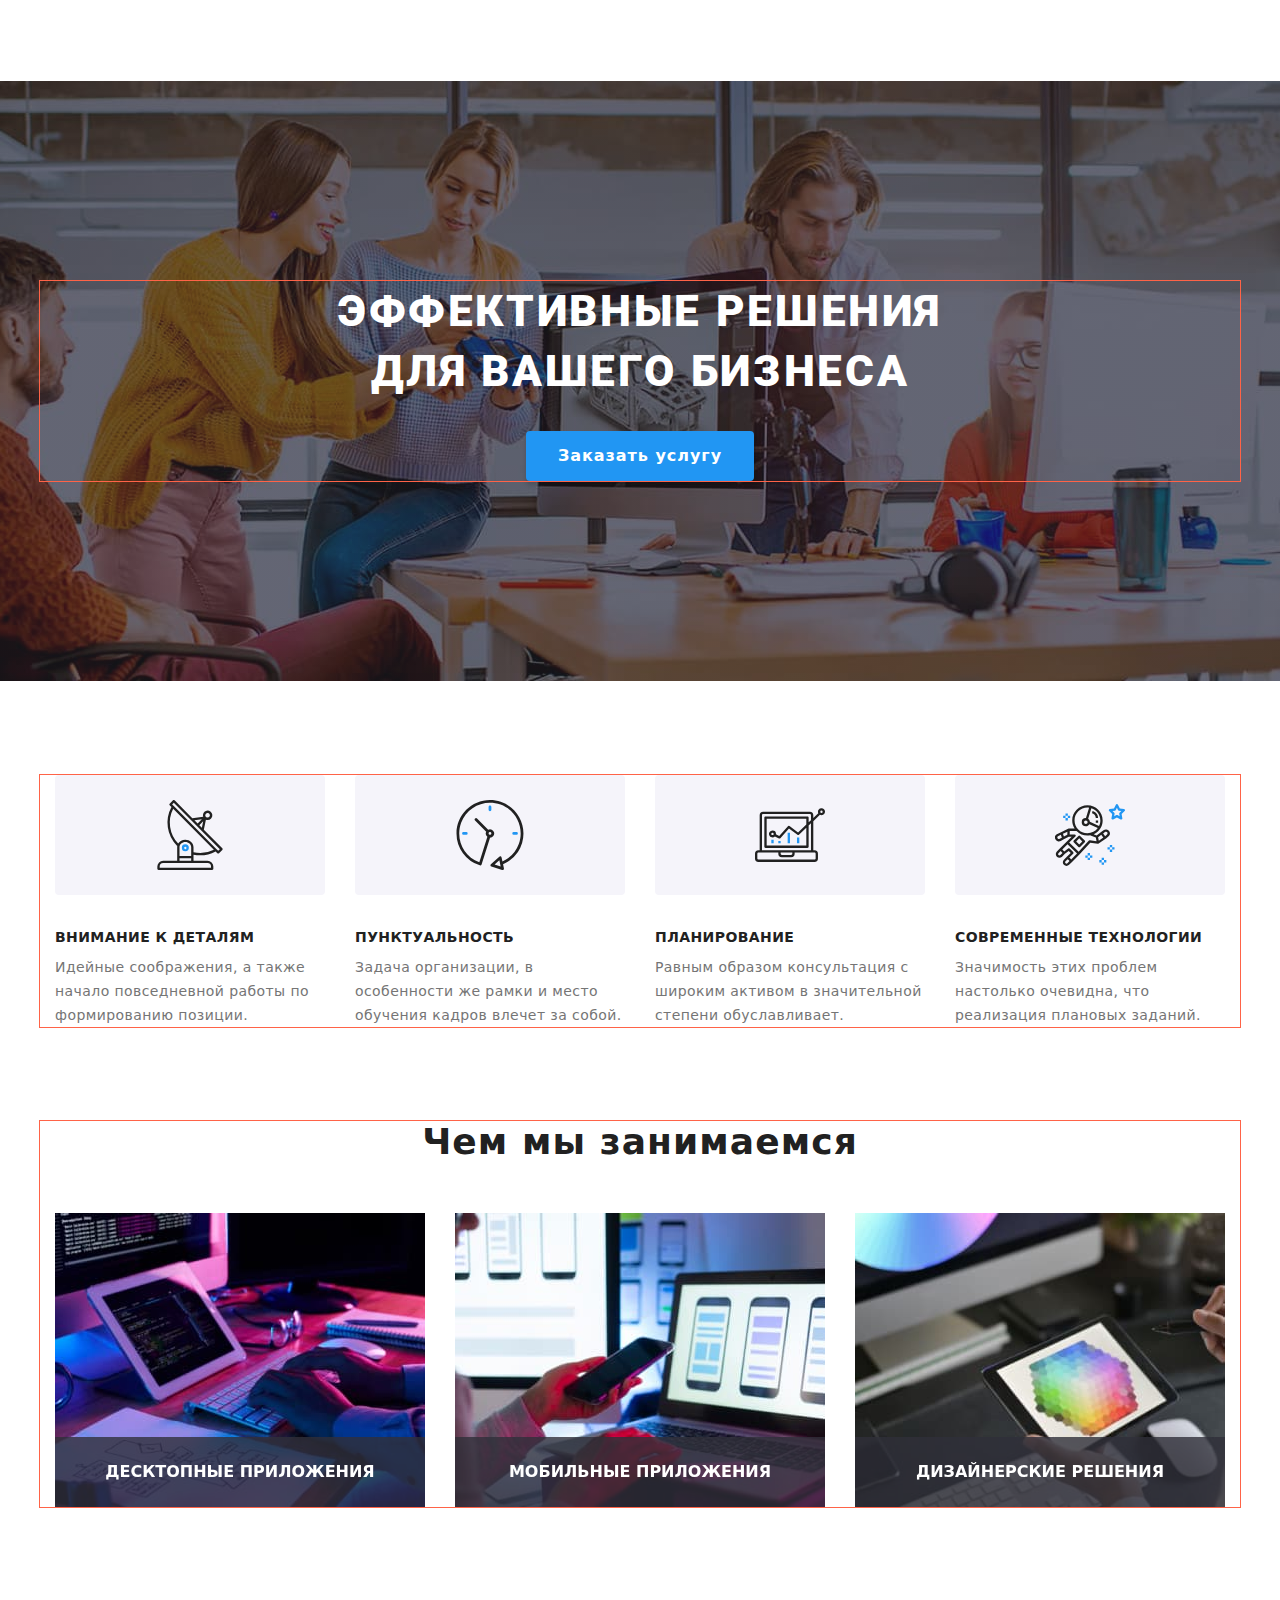
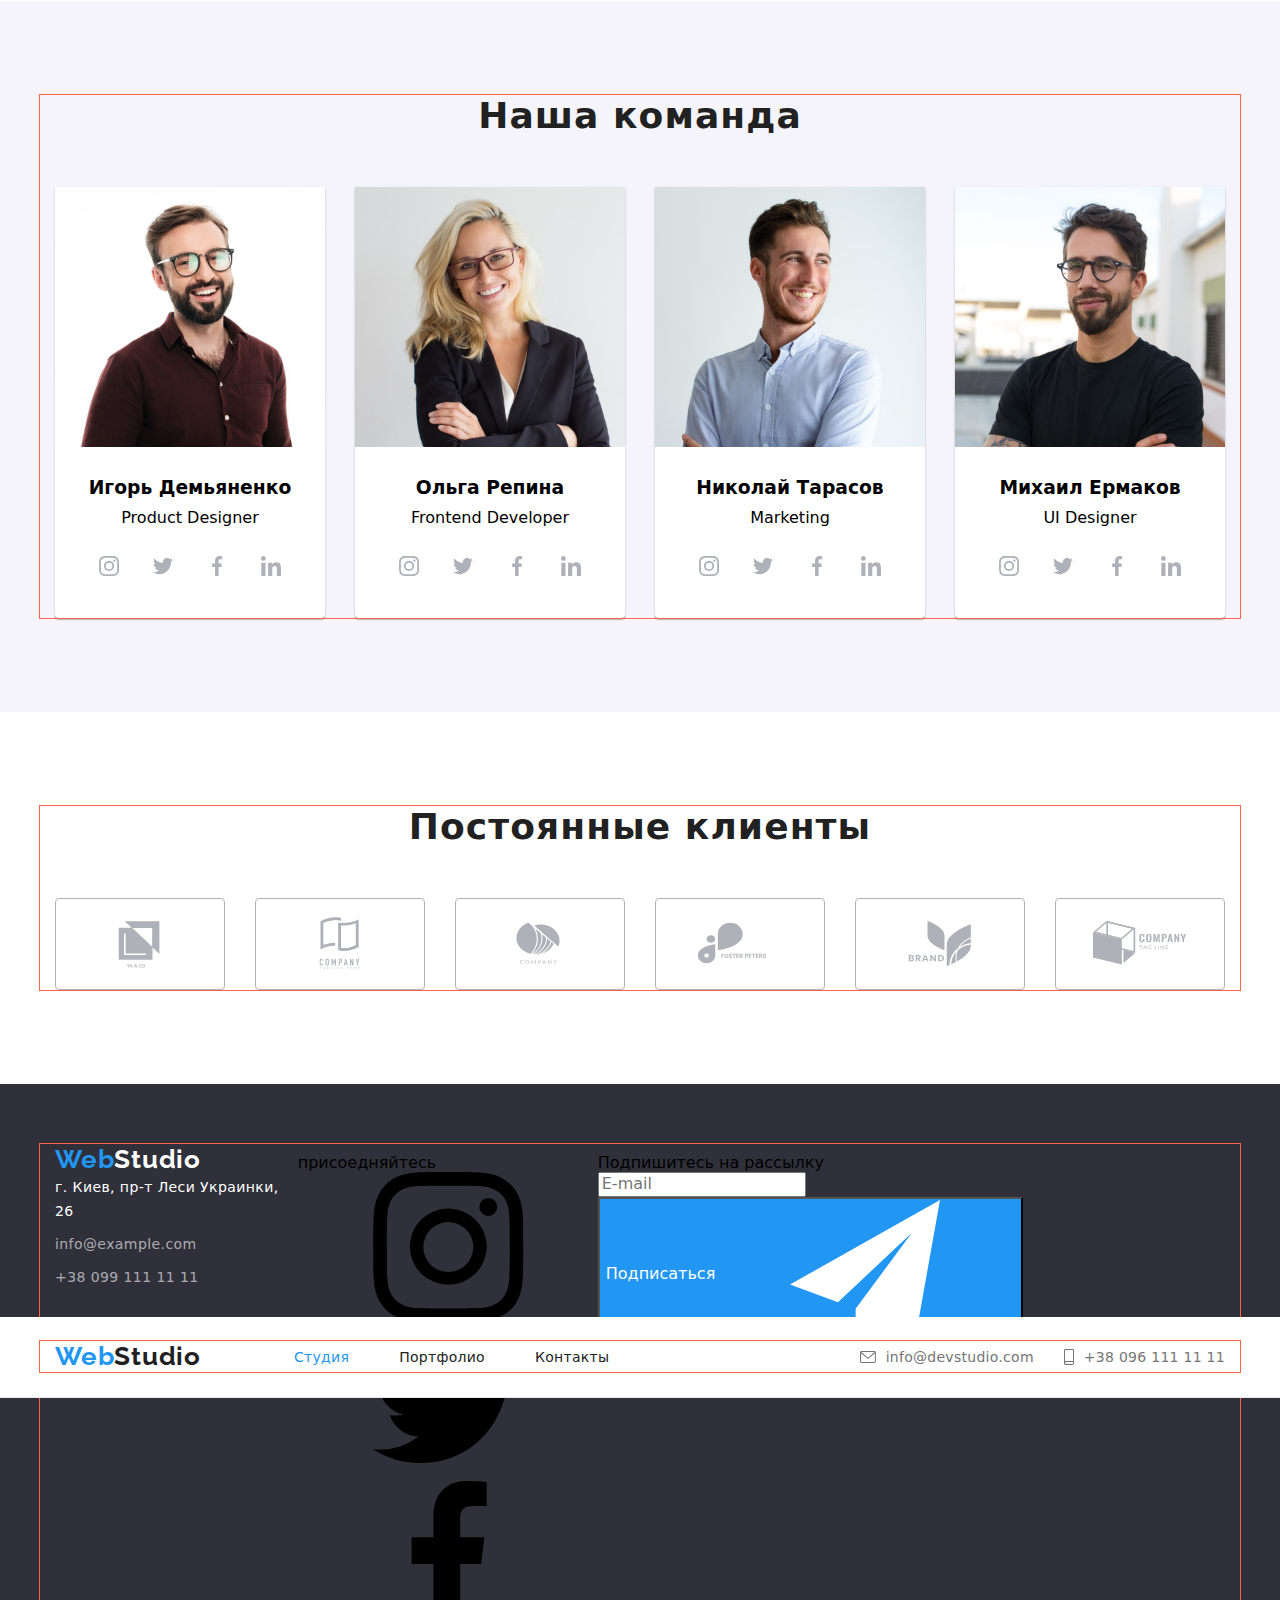
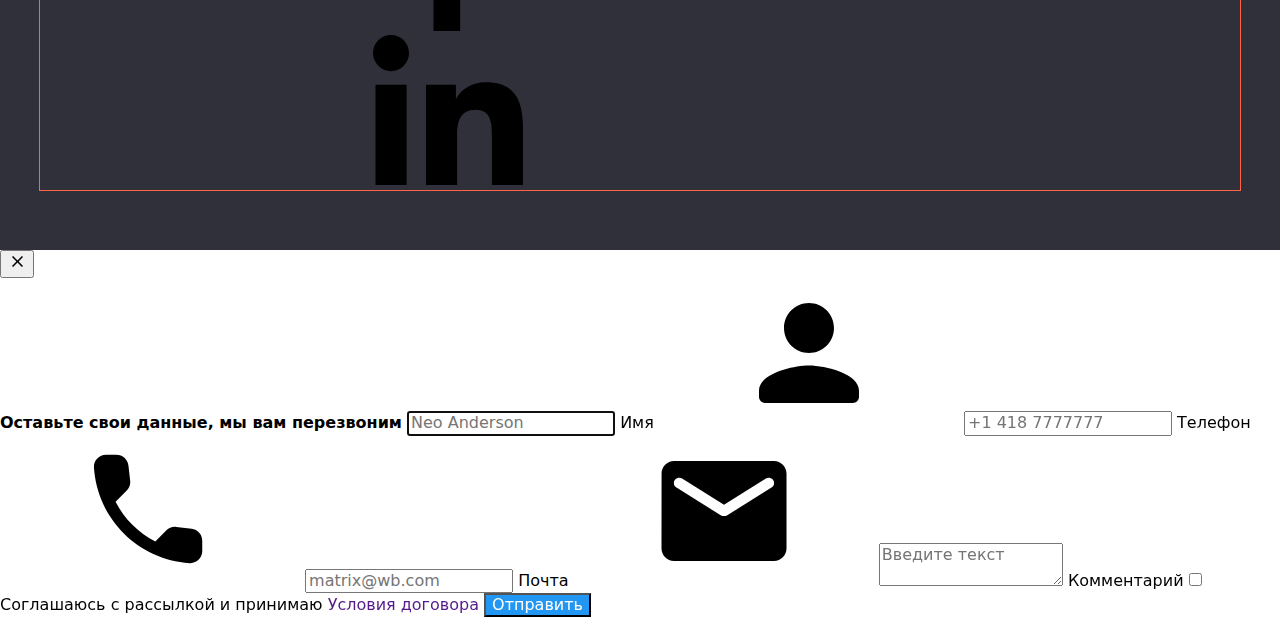
==== commit c27d73a7: "footer added" ====
--- a/index.html
+++ b/index.html
@@ -297,40 +297,46 @@
               <div class="team__card">
                 <h3 class="title team__sub-title">Игорь Демьяненко</h3>
                 <p class="team__position">Product Designer</p>
-                <ul class="social-netwrk-list team-social-netwrk-list">
-                  <li class="social-netwrk-list__item team-social-netwrk-list__item">
-                    <a
-                      href="https://www.instagram.com"
-                      class="social-netwrk-list__link team-social-netwrk-list__link"
-                    >
-                      <p
-                        class="social-netwrk-list__icon--instagram team-social-netwrk-list--instagram"
-                      ></p>
-                      <!-- <svg class="social-netwrk-list__icon">
+                <ul class="social-netwrk__list team-social-netwrk__list">
+                  <li class="social-netwrk__item team-social-netwrk__item">
+                    <a
+                      href="https://www.instagram.com"
+                      class="social-netwrk__link team-social-netwrk__link"
+                    >
+                      <svg class="social-netwrk__icon team-social-netwrk__icon">
                         <use href="./images/svg/webstudio-icons-optimized.svg#icon-instagram"></use>
-                      </svg> -->
-                    </a>
-                  </li>
-
-                  <li class="social-netwrk-list__item">
-                    <a href="https://twitter.com" class="social-netwrk-list__link">
-                      <svg class="social-netwrk-list__icon">
+                      </svg>
+                    </a>
+                  </li>
+
+                  <li class="social-netwrk__item team-social-netwrk__item">
+                    <a
+                      href="https://www.instagram.com"
+                      class="social-netwrk__link team-social-netwrk__link"
+                    >
+                      <svg class="social-netwrk__icon team-social-netwrk__icon">
                         <use href="./images/svg/webstudio-icons-optimized.svg#icon-twitter"></use>
                       </svg>
                     </a>
                   </li>
 
-                  <li class="social-netwrk-list__item">
-                    <a href="https://www.facebook.com" class="social-netwrk-list__link">
-                      <svg class="social-netwrk-list__icon">
+                  <li class="social-netwrk__item team-social-netwrk__item">
+                    <a
+                      href="https://www.instagram.com"
+                      class="social-netwrk__link team-social-netwrk__link"
+                    >
+                      <svg class="social-netwrk__icon team-social-netwrk__icon">
                         <use href="./images/svg/webstudio-icons-optimized.svg#icon-facebook"></use>
                       </svg>
                     </a>
                   </li>
 
-                  <li class="social-netwrk-list__item">
-                    <a href="https://www.linkedin.com" class="social-netwrk-list__link">
-                      <svg class="social-netwrk-list__icon">
+                  <li class="social-netwrk__item team-social-netwrk__item">
+                    <a
+                      href="https://www.instagram.com"
+                      class="social-netwrk__link team-social-netwrk__link"
+                    >
+                      <svg class="social-netwrk__icon team-social-netwrk__icon">
                         <use href="./images/svg/webstudio-icons-optimized.svg#icon-linkedin"></use>
                       </svg>
                     </a>
@@ -344,34 +350,46 @@
               <div class="team__card">
                 <h3 class="title team__sub-title">Ольга Репина</h3>
                 <p class="team__position">Frontend Developer</p>
-                <ul class="social-netwrk-list team__social-netwrk-list">
-                  <li class="social-netwrk-list__item">
-                    <a href="https://www.instagram.com" class="social-netwrk-list__link">
-                      <svg class="social-netwrk-list__icon">
+                <ul class="social-netwrk__list team-social-netwrk__list">
+                  <li class="social-netwrk__item team-social-netwrk__item">
+                    <a
+                      href="https://www.instagram.com"
+                      class="social-netwrk__link team-social-netwrk__link"
+                    >
+                      <svg class="social-netwrk__icon team-social-netwrk__icon">
                         <use href="./images/svg/webstudio-icons-optimized.svg#icon-instagram"></use>
                       </svg>
                     </a>
                   </li>
 
-                  <li class="social-netwrk-list__item">
-                    <a href="https://twitter.com" class="social-netwrk-list__link">
-                      <svg class="social-netwrk-list__icon">
+                  <li class="social-netwrk__item team-social-netwrk__item">
+                    <a
+                      href="https://www.instagram.com"
+                      class="social-netwrk__link team-social-netwrk__link"
+                    >
+                      <svg class="social-netwrk__icon team-social-netwrk__icon">
                         <use href="./images/svg/webstudio-icons-optimized.svg#icon-twitter"></use>
                       </svg>
                     </a>
                   </li>
 
-                  <li class="social-netwrk-list__item">
-                    <a href="https://www.facebook.com" class="social-netwrk-list__link">
-                      <svg class="social-netwrk-list__icon">
+                  <li class="social-netwrk__item team-social-netwrk__item">
+                    <a
+                      href="https://www.instagram.com"
+                      class="social-netwrk__link team-social-netwrk__link"
+                    >
+                      <svg class="social-netwrk__icon team-social-netwrk__icon">
                         <use href="./images/svg/webstudio-icons-optimized.svg#icon-facebook"></use>
                       </svg>
                     </a>
                   </li>
 
-                  <li class="social-netwrk-list__item">
-                    <a href="https://www.linkedin.com" class="social-netwrk-list__link">
-                      <svg class="social-netwrk-list__icon">
+                  <li class="social-netwrk__item team-social-netwrk__item">
+                    <a
+                      href="https://www.instagram.com"
+                      class="social-netwrk__link team-social-netwrk__link"
+                    >
+                      <svg class="social-netwrk__icon team-social-netwrk__icon">
                         <use href="./images/svg/webstudio-icons-optimized.svg#icon-linkedin"></use>
                       </svg>
                     </a>
@@ -385,34 +403,46 @@
               <div class="team__card">
                 <h3 class="title team__sub-title">Николай Тарасов</h3>
                 <p class="team__position">Marketing</p>
-                <ul class="social-netwrk-list team__social-netwrk-list">
-                  <li class="social-netwrk-list__item">
-                    <a href="https://www.instagram.com" class="social-netwrk-list__link">
-                      <svg class="social-netwrk-list__icon">
+                <ul class="social-netwrk__list team-social-netwrk__list">
+                  <li class="social-netwrk__item team-social-netwrk__item">
+                    <a
+                      href="https://www.instagram.com"
+                      class="social-netwrk__link team-social-netwrk__link"
+                    >
+                      <svg class="social-netwrk__icon team-social-netwrk__icon">
                         <use href="./images/svg/webstudio-icons-optimized.svg#icon-instagram"></use>
                       </svg>
                     </a>
                   </li>
 
-                  <li class="social-netwrk-list__item">
-                    <a href="https://twitter.com" class="social-netwrk-list__link">
-                      <svg class="social-netwrk-list__icon">
+                  <li class="social-netwrk__item team-social-netwrk__item">
+                    <a
+                      href="https://www.instagram.com"
+                      class="social-netwrk__link team-social-netwrk__link"
+                    >
+                      <svg class="social-netwrk__icon team-social-netwrk__icon">
                         <use href="./images/svg/webstudio-icons-optimized.svg#icon-twitter"></use>
                       </svg>
                     </a>
                   </li>
 
-                  <li class="social-netwrk-list__item">
-                    <a href="https://www.facebook.com" class="social-netwrk-list__link">
-                      <svg class="social-netwrk-list__icon">
+                  <li class="social-netwrk__item team-social-netwrk__item">
+                    <a
+                      href="https://www.instagram.com"
+                      class="social-netwrk__link team-social-netwrk__link"
+                    >
+                      <svg class="social-netwrk__icon team-social-netwrk__icon">
                         <use href="./images/svg/webstudio-icons-optimized.svg#icon-facebook"></use>
                       </svg>
                     </a>
                   </li>
 
-                  <li class="social-netwrk-list__item">
-                    <a href="https://www.linkedin.com" class="social-netwrk-list__link">
-                      <svg class="social-netwrk-list__icon">
+                  <li class="social-netwrk__item team-social-netwrk__item">
+                    <a
+                      href="https://www.instagram.com"
+                      class="social-netwrk__link team-social-netwrk__link"
+                    >
+                      <svg class="social-netwrk__icon team-social-netwrk__icon">
                         <use href="./images/svg/webstudio-icons-optimized.svg#icon-linkedin"></use>
                       </svg>
                     </a>
@@ -426,34 +456,46 @@
               <div class="team__card">
                 <h3 class="title team__sub-title">Михаил Ермаков</h3>
                 <p class="team__position">UI Designer</p>
-                <ul class="social-netwrk-list team__social-netwrk-list">
-                  <li class="social-netwrk-list__item">
-                    <a href="https://www.instagram.com" class="social-netwrk-list__link">
-                      <svg class="social-netwrk-list__icon">
+                <ul class="social-netwrk__list team-social-netwrk__list">
+                  <li class="social-netwrk__item team-social-netwrk__item">
+                    <a
+                      href="https://www.instagram.com"
+                      class="social-netwrk__link team-social-netwrk__link"
+                    >
+                      <svg class="social-netwrk__icon team-social-netwrk__icon">
                         <use href="./images/svg/webstudio-icons-optimized.svg#icon-instagram"></use>
                       </svg>
                     </a>
                   </li>
 
-                  <li class="social-netwrk-list__item">
-                    <a href="https://twitter.com" class="social-netwrk-list__link">
-                      <svg class="social-netwrk-list__icon">
+                  <li class="social-netwrk__item team-social-netwrk__item">
+                    <a
+                      href="https://www.instagram.com"
+                      class="social-netwrk__link team-social-netwrk__link"
+                    >
+                      <svg class="social-netwrk__icon team-social-netwrk__icon">
                         <use href="./images/svg/webstudio-icons-optimized.svg#icon-twitter"></use>
                       </svg>
                     </a>
                   </li>
 
-                  <li class="social-netwrk-list__item">
-                    <a href="https://www.facebook.com" class="social-netwrk-list__link">
-                      <svg class="social-netwrk-list__icon">
+                  <li class="social-netwrk__item team-social-netwrk__item">
+                    <a
+                      href="https://www.instagram.com"
+                      class="social-netwrk__link team-social-netwrk__link"
+                    >
+                      <svg class="social-netwrk__icon team-social-netwrk__icon">
                         <use href="./images/svg/webstudio-icons-optimized.svg#icon-facebook"></use>
                       </svg>
                     </a>
                   </li>
 
-                  <li class="social-netwrk-list__item">
-                    <a href="https://www.linkedin.com" class="social-netwrk-list__link">
-                      <svg class="social-netwrk-list__icon">
+                  <li class="social-netwrk__item team-social-netwrk__item">
+                    <a
+                      href="https://www.instagram.com"
+                      class="social-netwrk__link team-social-netwrk__link"
+                    >
+                      <svg class="social-netwrk__icon team-social-netwrk__icon">
                         <use href="./images/svg/webstudio-icons-optimized.svg#icon-linkedin"></use>
                       </svg>
                     </a>
@@ -705,7 +747,7 @@
 
       <section class="section clients">
         <div class="container clients__container">
-          <h2 class="title section__title">Постоянные клиенты</h2>
+          <h2 class="title section__title clients__title">Постоянные клиенты</h2>
           <ul class="clients__list">
             <li class="clients__item">
               <a href="" class="clients__link">
@@ -829,7 +871,7 @@
             <ul class="studio-contacts__list footer-studio-contacts__list">
               <li class="studio-contacts__item footer-studio-contacts__item">
                 <a
-                  class="studio-contacts__link footer-studio-contacts__link"
+                  class="studio-contacts__addr footer-studio-contacts__addr"
                   href="https://www.google.com/maps/place/бул.+Леси+Украинки,+26,+Киев,+02000"
                   target="_blank"
                   rel="noopener nofollow noreferrer"
--- a/css/styles.css
+++ b/css/styles.css
@@ -586,20 +586,20 @@
 /* .team-unit {
   margin-bottom: 16px;
 } */
-.list.social-netwrk {
+/* .list.social-netwrk {
   display: flex;
   padding: 0;
   width: fit-content;
   height: 44px;
-}
-.social-netwrk .link-icon {
+} */
+/* .social-netwrk .link-icon {
   width: 20px;
   height: 20px;
-}
-.item.social-netwrk:not(:last-of-type) {
+} */
+/* .item.social-netwrk:not(:last-of-type) {
   margin-right: 10px;
-}
-.team .link.social-netwrk {
+} */
+/* .team .link.social-netwrk {
   display: flex;
   justify-content: center;
   align-items: center;
@@ -609,17 +609,16 @@
   background-color: var(--basic-backgroud-color);
   color: var(--icon-color);
   fill: currentColor;
-  transition: color 250ms cubic-bezier(0.4, 0, 0.2, 1),
-    background-color 250ms cubic-bezier(0.4, 0, 0.2, 1), fill 250ms cubic-bezier(0.4, 0, 0.2, 1);
-}
-.team .link.social-netwrk:hover,
+  transition: color 250ms $timing-func, background-color 250ms $timing-func, fill 250ms $timing-func;
+} */
+/* .team .link.social-netwrk:hover,
 .team .link.social-netwrk:focus {
   background-color: var(--accent-color);
   fill: var(--white-color);
-}
-.item.social-netwrk:not(:last-of-type) {
+} */
+/* .item.social-netwrk:not(:last-of-type) {
   margin-right: 10px;
-}
+} */
 
 /* ------------ Our Clients BEM ------------ */
 
@@ -646,27 +645,27 @@
 
 /* ------------ Our Clients ------------ */
 
-.section.clients {
+/* .section.clients {
   padding-top: 94px;
   padding-bottom: 94px;
-}
-.section.clients > .container {
+} */
+/* .section.clients > .container {
   text-align: center;
-}
-.clients .section-title {
+} */
+/* .clients .section-title {
   margin-bottom: 50px;
-}
-.clients.list {
+} */
+/* .clients.list {
   display: flex;
   justify-content: center;
-}
-.clients.list > .item {
+} */
+/* .clients.list > .item {
   width: 100%;
-}
-.clients.list > .item:not(:last-child) {
+} */
+/* .clients.list > .item:not(:last-child) {
   margin-right: 30px;
-}
-.clients-link {
+} */
+/* .clients-link {
   display: inline-flex;
   justify-content: center;
   align-items: center;
@@ -679,16 +678,16 @@
   fill: currentColor;
   transition: color 250ms cubic-bezier(0.4, 0, 0.2, 1),
     border-color 250ms cubic-bezier(0.4, 0, 0.2, 1), fill 250ms cubic-bezier(0.4, 0, 0.2, 1);
-}
-.clients-link:hover,
+} */
+/* .clients-link:hover,
 .clients-link:focus {
   border-color: var(--accent-color);
   fill: var(--accent-color);
-}
-.clients.link-icon {
+} */
+/* .clients.link-icon {
   width: 106px;
   height: 60px;
-}
+} */
 
 /* ------------ Footer BEM ------------ */
 
@@ -751,39 +750,39 @@
 
 /* ------------ Page Footer ------------ */
 
-.footer {
+/* .footer {
   padding-top: 60px;
   padding-bottom: 60px;
   background-color: var(--footer-bgc);
-}
-.common.container {
+} */
+/* .common.container {
   display: flex;
   align-items: baseline;
-}
-.footer .studio-contacts {
+} */
+/* .footer .studio-contacts {
   font-style: normal;
   font-weight: 400;
   line-height: 1.71;
   color: var(--addres-links-color);
   transition: color 250ms cubic-bezier(0.4, 0, 0.2, 1);
-}
+} */
 /* .footer .studio-logo {
   color: var(--white-color);
   display: inline-block;
   margin-bottom: 20px;
 } */
-.footer-address .list {
+/* .footer-address .list {
   display: block;
-}
-.address-item:not(:last-child) {
+} */
+/* .address-item:not(:last-child) {
   margin-bottom: 9px;
-}
-.footer .studio-address:hover,
+} */
+/* .footer .studio-address:hover,
 .footer .studio-contacts:hover,
 .footer .studio-address:focus,
 .footer .studio-contacts:focus {
   color: var(--accent-color);
-}
+} */
 .studio-address {
   font-weight: 400;
   line-height: 1.71;
--- a/css/master.min.css
+++ b/css/master.min.css
@@ -1,2 +1,2 @@
-/*! modern-normalize v1.1.0 | MIT License | https://github.com/sindresorhus/modern-normalize */*,::before,::after{-webkit-box-sizing:border-box;box-sizing:border-box}html{line-height:1.15;-webkit-text-size-adjust:100%;-moz-tab-size:4;-o-tab-size:4;tab-size:4}body{margin:0;font-family:system-ui,-apple-system,"Segoe UI",Roboto,Helvetica,Arial,sans-serif,"Apple Color Emoji","Segoe UI Emoji"}hr{height:0;color:inherit}abbr[title]{-webkit-text-decoration:underline dotted;text-decoration:underline dotted}b,strong{font-weight:bolder}code,kbd,samp,pre{font-family:ui-monospace, SFMono-Regular, Consolas, 'Liberation Mono', Menlo, monospace;font-size:1em}small{font-size:80%}sub,sup{font-size:75%;line-height:0;position:relative;vertical-align:baseline}sub{bottom:-0.25em}sup{top:-0.5em}table{text-indent:0;border-color:inherit}button,input,optgroup,select,textarea{font-family:inherit;font-size:100%;line-height:1.15;margin:0}button,select{text-transform:none}button,[type='button'],[type='reset'],[type='submit']{-webkit-appearance:button}::-moz-focus-inner{border-style:none;padding:0}:-moz-focusring{outline:1px dotted ButtonText}:-moz-ui-invalid{box-shadow:none}legend{padding:0}progress{vertical-align:baseline}::-webkit-inner-spin-button,::-webkit-outer-spin-button{height:auto}[type='search']{-webkit-appearance:textfield;outline-offset:-2px}::-webkit-search-decoration{-webkit-appearance:none}::-webkit-file-upload-button{-webkit-appearance:button;font:inherit}summary{display:list-item}h1,h2,h3,h4,h5,h6,p,ul,ol,li{margin:0;padding:0}ul,ol{list-style:none}a{text-decoration:none}img{display:block;max-width:100%;height:auto;margin:0}.container{width:1200px;padding-left:15px;padding-right:15px;margin-left:auto;margin-right:auto;outline:1px solid tomato}.about__title{position:absolute;width:1px;height:1px;margin:-1px;border:0;padding:0;white-space:nowrap;-webkit-clip-path:inset(100%);clip-path:inset(100%);clip:rect(0 0 0 0);overflow:hidden}.header{padding-top:24px;padding-bottom:25px;position:fixed;width:100%;top:0;left:0;font-style:normal;font-weight:500;font-size:14px;line-height:calc(16 / 14);letter-spacing:0.02em;background-color:#fff;border-bottom:1px solid #ececec;z-index:1}.header__container{display:-webkit-box;display:-ms-flexbox;display:flex;-webkit-box-align:center;-ms-flex-align:center;align-items:center}.header-studio-contacts{display:-webkit-box;display:-ms-flexbox;display:flex;-ms-flex-wrap:nowrap;flex-wrap:nowrap;width:-webkit-fit-content;width:-moz-fit-content;width:fit-content;margin-left:auto}.header-studio-contacts__item:not(:last-child){margin-right:30px}.header-studio-contacts__link{display:-webkit-box;display:-ms-flexbox;display:flex;padding:0;-webkit-box-align:center;-ms-flex-align:center;align-items:center;color:#757575;fill:currentColor;-webkit-transition:color 250ms cubic-bezier(0.4, 0, 0.2, 1);transition:color 250ms cubic-bezier(0.4, 0, 0.2, 1)}.header-studio-contacts__link:hover,.header-studio-contacts__link:focus{color:#2196f3}.header-studio-contacts__icon{margin-right:10px}.site-nav{display:-webkit-box;display:-ms-flexbox;display:flex}.site-nav__logo{color:#212121}.site-nav__list{display:-webkit-box;display:-ms-flexbox;display:flex;-webkit-box-align:center;-ms-flex-align:center;align-items:center;margin-left:93px;padding:0}.site-nav__item:not(:last-child){margin-right:50px}.site-nav__link{position:relative;display:block;color:#212121;-webkit-transition:color 250ms cubic-bezier(0.4, 0, 0.2, 1);transition:color 250ms cubic-bezier(0.4, 0, 0.2, 1)}.site-nav__link:hover,.site-nav__link:focus{color:#2196f3}.site-nav__link--active{color:#2196f3}.site-nav__link--active::after{content:'';display:block;position:absolute;left:0;bottom:-33px;width:100%;height:4px;border-radius:2px;background-color:#2196f3;-webkit-transform:scaleX(0);transform:scaleX(0);-webkit-animation-name:barScale;animation-name:barScale;-webkit-animation-duration:1000ms;animation-duration:1000ms;-webkit-animation-timing-function:cubic-bezier(0.4, 0, 0.2, 1);animation-timing-function:cubic-bezier(0.4, 0, 0.2, 1);-webkit-animation-iteration-count:1;animation-iteration-count:1;-webkit-animation-direction:normal;animation-direction:normal;-webkit-animation-play-state:running;animation-play-state:running;-webkit-animation-delay:250ms;animation-delay:250ms;-webkit-animation-fill-mode:forwards;animation-fill-mode:forwards}@-webkit-keyframes barScale{0%{-webkit-transform:scaleX(0);transform:scaleX(0)}50%{-webkit-transform:scaleX(1.2);transform:scaleX(1.2)}100%{-webkit-transform:scaleX(1);transform:scaleX(1)}}@keyframes barScale{0%{-webkit-transform:scaleX(0);transform:scaleX(0)}50%{-webkit-transform:scaleX(1.2);transform:scaleX(1.2)}100%{-webkit-transform:scaleX(1);transform:scaleX(1)}}.logo{font-family:'Raleway';font-style:normal;font-weight:700;font-size:26px;line-height:calc(31 / 26);letter-spacing:0.03em}.logo__accent{color:#2196f3}.social-netwrk-list{display:-webkit-box;display:-ms-flexbox;display:flex;padding:0;width:-webkit-fit-content;width:-moz-fit-content;width:fit-content;height:44px}.social-netwrk-list__link__icon--instargam{background-image:url("../../images/svg/icons/instargam.svg");background-position:center;background-repeat:no-repeat;background-size:contain;fill:currentColor}.social-netwrk-list__link__icon--twitter{background-image:url("../../images/svg/icons/twitter.svg");background-position:center;background-repeat:no-repeat;background-size:contain;fill:currentColor}.social-netwrk-list__link__icon--facebook{background-image:url("../../images/svg/icons/facebook.svg");background-position:center;background-repeat:no-repeat;background-size:contain;fill:currentColor}.social-netwrk-list__link__icon--linkedin{background-image:url("../../images/svg/icons/linkedin.svg");background-position:center;background-repeat:no-repeat;background-size:contain;fill:currentColor}.clients--logo-1{background-image:url("../../images/svg/icons/logo-1.svg");background-position:center;background-repeat:no-repeat;background-size:contain;fill:currentColor}.clients--logo-2{background-image:url("../../images/svg/icons/logo-2.svg");background-position:center;background-repeat:no-repeat;background-size:contain;fill:currentColor}.clients--logo-3{background-image:url("../../images/svg/icons/logo-3.svg");background-position:center;background-repeat:no-repeat;background-size:contain;fill:currentColor}.clients--logo-4{background-image:url("../../images/svg/icons/logo-4.svg");background-position:center;background-repeat:no-repeat;background-size:contain;fill:currentColor}.clients--logo-5{background-image:url("../../images/svg/icons/logo-5.svg");background-position:center;background-repeat:no-repeat;background-size:contain;fill:currentColor}.clients--logo-6{background-image:url("../../images/svg/icons/logo-6.svg");background-position:center;background-repeat:no-repeat;background-size:contain;fill:currentColor}.section__title{text-align:center;font-weight:700;font-size:36px;line-height:calc(42 / 36);letter-spacing:0.03em;color:#212121}.hero__overlay{padding:200px 0px;background-color:#2f303a;max-width:1600px;min-height:600px;margin-left:auto;margin-right:auto;background-image:-webkit-gradient(linear, left top, right top, from(rgba(47,48,58,0.4)), to(rgba(47,48,58,0.4))),url("../images/banner/Img.jpg");background-image:linear-gradient(to right, rgba(47,48,58,0.4), rgba(47,48,58,0.4)),url("../images/banner/Img.jpg");background-size:cover;background-repeat:no-repeat;background-position:center}.hero__container{text-align:center}.hero__title{margin-bottom:30px;font-family:'Roboto';font-style:normal;font-weight:900;font-size:44px;line-height:calc(60 / 44);text-align:center;letter-spacing:0.06em;text-transform:uppercase;color:#fff}.hero__button{background:#2196f3;font-family:inherit;font-style:normal;font-weight:700;font-size:16px;line-height:1.88;letter-spacing:0.06em;-webkit-box-shadow:0px 4px 4px rgba(0,0,0,0.15);box-shadow:0px 4px 4px rgba(0,0,0,0.15);cursor:pointer;display:inline-block;min-width:200px;-webkit-box-align:center;-ms-flex-align:center;align-items:center;text-align:center;border:none;border-radius:4px;padding:10px 32px}.about{padding-top:94px;padding-bottom:94px}.about__sub-title{margin-bottom:10px;font-weight:700;font-size:14px;line-height:calc(16 / 14);letter-spacing:0.03em;text-transform:uppercase;color:#212121}.about__text{padding:0;margin:0;font-style:normal;font-weight:400;font-size:14px;line-height:calc(24 / 14);letter-spacing:0.03em;color:#757575}.about__list{display:-webkit-box;display:-ms-flexbox;display:flex;-ms-flex-wrap:wrap;flex-wrap:wrap}.about__item{-ms-flex-preferred-size:calc((100% - 90px) / 4);flex-basis:calc((100% - 90px) / 4)}.about__item:not(:last-child){margin-right:30px}.about__body{display:inline-block;padding:25px 100px;margin-bottom:30px;background-color:#f5f4fa;border-radius:4px}.about__icon{width:70px;height:70px}.about__icon--antenna{background-image:url("../../images/svg/icons/antenna.svg");background-position:center;background-repeat:no-repeat;background-size:contain;fill:currentColor}.about__icon--astronaut{background-image:url("../../images/svg/icons/astronaut.svg");background-position:center;background-repeat:no-repeat;background-size:contain;fill:currentColor}.about__icon--clock{background-image:url("../../images/svg/icons/clock.svg");background-position:center;background-repeat:no-repeat;background-size:contain;fill:currentColor}.about__icon--diagram{background-image:url("../../images/svg/icons/diagram.svg");background-position:center;background-repeat:no-repeat;background-size:contain;fill:currentColor}.profile{padding-bottom:94px}.profile__title{margin-bottom:50px}.profile__list{display:-webkit-box;display:-ms-flexbox;display:flex;-ms-flex-wrap:wrap;flex-wrap:wrap}.profile__item{width:calc((100% - 60px) / 3);margin-bottom:0}.profile__item:not(:last-child){margin-right:30px}.profile__thumb{position:relative}.profile__text{position:absolute;bottom:0;left:0;display:-webkit-box;display:-ms-flexbox;display:flex;-webkit-box-pack:center;-ms-flex-pack:center;justify-content:center;-webkit-box-align:center;-ms-flex-align:center;align-items:center;height:70px;width:100%;padding:0;margin:0;font-weight:700;text-transform:uppercase;color:#fff;background-color:rgba(47,48,58,0.8)}.team{padding-top:94px;padding-bottom:94px;background-color:#f5f4fa}.team__title{margin-bottom:50px}.team__list{display:-webkit-box;display:-ms-flexbox;display:flex;-ms-flex-wrap:wrap;flex-wrap:wrap;padding:0}.team__item{background:#fff;-webkit-box-shadow:var(--team-list-item-shadow);box-shadow:var(--team-list-item-shadow);border-radius:0px 0px 4px 4px;text-align:center}.team__item:not(:last-child){margin-right:30px}.team__card{display:-ms-grid;display:grid;-webkit-box-pack:center;-ms-flex-pack:center;justify-content:center}.team__card{padding-top:30px;padding-bottom:30px}.team__sub-title{margin-bottom:10px}.team__position{font-size:16px;line-height:1.18;padding:0;margin:0px 0px 16px 0px;margin-bottom:16px}.button{display:-webkit-inline-box;display:-ms-inline-flexbox;display:inline-flex;-webkit-box-pack:center;-ms-flex-pack:center;justify-content:center;-webkit-box-align:center;-ms-flex-align:center;align-items:center;color:#fff;background-color:#2196f3}.footer__logo{color:#fff}
+/*! modern-normalize v1.1.0 | MIT License | https://github.com/sindresorhus/modern-normalize */*,::before,::after{-webkit-box-sizing:border-box;box-sizing:border-box}html{line-height:1.15;-webkit-text-size-adjust:100%;-moz-tab-size:4;-o-tab-size:4;tab-size:4}body{margin:0;font-family:system-ui,-apple-system,"Segoe UI",Roboto,Helvetica,Arial,sans-serif,"Apple Color Emoji","Segoe UI Emoji"}hr{height:0;color:inherit}abbr[title]{-webkit-text-decoration:underline dotted;text-decoration:underline dotted}b,strong{font-weight:bolder}code,kbd,samp,pre{font-family:ui-monospace, SFMono-Regular, Consolas, 'Liberation Mono', Menlo, monospace;font-size:1em}small{font-size:80%}sub,sup{font-size:75%;line-height:0;position:relative;vertical-align:baseline}sub{bottom:-0.25em}sup{top:-0.5em}table{text-indent:0;border-color:inherit}button,input,optgroup,select,textarea{font-family:inherit;font-size:100%;line-height:1.15;margin:0}button,select{text-transform:none}button,[type='button'],[type='reset'],[type='submit']{-webkit-appearance:button}::-moz-focus-inner{border-style:none;padding:0}:-moz-focusring{outline:1px dotted ButtonText}:-moz-ui-invalid{box-shadow:none}legend{padding:0}progress{vertical-align:baseline}::-webkit-inner-spin-button,::-webkit-outer-spin-button{height:auto}[type='search']{-webkit-appearance:textfield;outline-offset:-2px}::-webkit-search-decoration{-webkit-appearance:none}::-webkit-file-upload-button{-webkit-appearance:button;font:inherit}summary{display:list-item}h1,h2,h3,h4,h5,h6,p,ul,ol,li{margin:0;padding:0}ul,ol{list-style:none}a{text-decoration:none}img{display:block;max-width:100%;height:auto;margin:0}.container{width:1200px;padding-left:15px;padding-right:15px;margin-left:auto;margin-right:auto;outline:1px solid tomato}.about__title{position:absolute;width:1px;height:1px;margin:-1px;border:0;padding:0;white-space:nowrap;-webkit-clip-path:inset(100%);clip-path:inset(100%);clip:rect(0 0 0 0);overflow:hidden}.header{padding-top:24px;padding-bottom:25px;position:fixed;width:100%;top:0;left:0;font-style:normal;font-weight:500;font-size:14px;line-height:calc(16 / 14);letter-spacing:0.02em;background-color:#fff;border-bottom:1px solid #ececec;z-index:1}.header__container{display:-webkit-box;display:-ms-flexbox;display:flex;-webkit-box-align:center;-ms-flex-align:center;align-items:center}.header-studio-contacts{display:-webkit-box;display:-ms-flexbox;display:flex;-ms-flex-wrap:nowrap;flex-wrap:nowrap;width:-webkit-fit-content;width:-moz-fit-content;width:fit-content;margin-left:auto}.header-studio-contacts__item:not(:last-child){margin-right:30px}.header-studio-contacts__link{display:-webkit-box;display:-ms-flexbox;display:flex;padding:0;-webkit-box-align:center;-ms-flex-align:center;align-items:center;color:#757575;fill:currentColor;-webkit-transition:color 250ms cubic-bezier(0.4, 0, 0.2, 1);transition:color 250ms cubic-bezier(0.4, 0, 0.2, 1)}.header-studio-contacts__link:hover,.header-studio-contacts__link:focus{color:#2196f3}.header-studio-contacts__icon{margin-right:10px}.site-nav{display:-webkit-box;display:-ms-flexbox;display:flex}.site-nav__logo{color:#212121}.site-nav__list{display:-webkit-box;display:-ms-flexbox;display:flex;-webkit-box-align:center;-ms-flex-align:center;align-items:center;margin-left:93px;padding:0}.site-nav__item:not(:last-child){margin-right:50px}.site-nav__link{position:relative;display:block;color:#212121;-webkit-transition:color 250ms cubic-bezier(0.4, 0, 0.2, 1);transition:color 250ms cubic-bezier(0.4, 0, 0.2, 1)}.site-nav__link:hover,.site-nav__link:focus{color:#2196f3}.site-nav__link--active{color:#2196f3}.site-nav__link--active::after{content:'';display:block;position:absolute;left:0;bottom:-33px;width:100%;height:4px;border-radius:2px;background-color:#2196f3;-webkit-transform:scaleX(0);transform:scaleX(0);-webkit-animation-name:barScale;animation-name:barScale;-webkit-animation-duration:1000ms;animation-duration:1000ms;-webkit-animation-timing-function:cubic-bezier(0.4, 0, 0.2, 1);animation-timing-function:cubic-bezier(0.4, 0, 0.2, 1);-webkit-animation-iteration-count:1;animation-iteration-count:1;-webkit-animation-direction:normal;animation-direction:normal;-webkit-animation-play-state:running;animation-play-state:running;-webkit-animation-delay:250ms;animation-delay:250ms;-webkit-animation-fill-mode:forwards;animation-fill-mode:forwards}@-webkit-keyframes barScale{0%{-webkit-transform:scaleX(0);transform:scaleX(0)}50%{-webkit-transform:scaleX(1.2);transform:scaleX(1.2)}100%{-webkit-transform:scaleX(1);transform:scaleX(1)}}@keyframes barScale{0%{-webkit-transform:scaleX(0);transform:scaleX(0)}50%{-webkit-transform:scaleX(1.2);transform:scaleX(1.2)}100%{-webkit-transform:scaleX(1);transform:scaleX(1)}}.logo{font-family:'Raleway';font-style:normal;font-weight:700;font-size:26px;line-height:calc(31 / 26);letter-spacing:0.03em}.logo__accent{color:#2196f3}.social-netwrk__list{display:-webkit-box;display:-ms-flexbox;display:flex;padding:0;width:-webkit-fit-content;width:-moz-fit-content;width:fit-content;height:44px}.social-netwrk__item:not(:last-of-type){margin-right:10px}.social-netwrk__link{display:-webkit-box;display:-ms-flexbox;display:flex;-webkit-box-pack:center;-ms-flex-pack:center;justify-content:center;-webkit-box-align:center;-ms-flex-align:center;align-items:center;width:44px;height:44px;border-radius:50%;-webkit-transition:color 250ms cubic-bezier(0.4, 0, 0.2, 1),background-color 250ms cubic-bezier(0.4, 0, 0.2, 1),fill 250ms cubic-bezier(0.4, 0, 0.2, 1);transition:color 250ms cubic-bezier(0.4, 0, 0.2, 1),background-color 250ms cubic-bezier(0.4, 0, 0.2, 1),fill 250ms cubic-bezier(0.4, 0, 0.2, 1)}.social-netwrk__icon{width:20px;height:20px}.clients--logo-1{background-image:url("../../images/svg/icons/logo-1.svg");background-position:center;background-repeat:no-repeat;background-size:contain}.clients--logo-2{background-image:url("../../images/svg/icons/logo-2.svg");background-position:center;background-repeat:no-repeat;background-size:contain}.clients--logo-3{background-image:url("../../images/svg/icons/logo-3.svg");background-position:center;background-repeat:no-repeat;background-size:contain}.clients--logo-4{background-image:url("../../images/svg/icons/logo-4.svg");background-position:center;background-repeat:no-repeat;background-size:contain}.clients--logo-5{background-image:url("../../images/svg/icons/logo-5.svg");background-position:center;background-repeat:no-repeat;background-size:contain}.clients--logo-6{background-image:url("../../images/svg/icons/logo-6.svg");background-position:center;background-repeat:no-repeat;background-size:contain}.section__title{text-align:center;font-weight:700;font-size:36px;line-height:calc(42 / 36);letter-spacing:0.03em;color:#212121}.hero__overlay{padding:200px 0px;background-color:#2f303a;max-width:1600px;min-height:600px;margin-left:auto;margin-right:auto;background-image:-webkit-gradient(linear, left top, right top, from(rgba(47,48,58,0.4)), to(rgba(47,48,58,0.4))),url("../images/banner/Img.jpg");background-image:linear-gradient(to right, rgba(47,48,58,0.4), rgba(47,48,58,0.4)),url("../images/banner/Img.jpg");background-size:cover;background-repeat:no-repeat;background-position:center}.hero__container{text-align:center}.hero__title{margin-bottom:30px;font-family:'Roboto';font-style:normal;font-weight:900;font-size:44px;line-height:calc(60 / 44);text-align:center;letter-spacing:0.06em;text-transform:uppercase;color:#fff}.hero__button{background:#2196f3;font-family:inherit;font-style:normal;font-weight:700;font-size:16px;line-height:1.88;letter-spacing:0.06em;-webkit-box-shadow:0px 4px 4px rgba(0,0,0,0.15);box-shadow:0px 4px 4px rgba(0,0,0,0.15);cursor:pointer;display:inline-block;min-width:200px;-webkit-box-align:center;-ms-flex-align:center;align-items:center;text-align:center;border:none;border-radius:4px;padding:10px 32px}.about{padding-top:94px;padding-bottom:94px}.about__sub-title{margin-bottom:10px;font-weight:700;font-size:14px;line-height:calc(16 / 14);letter-spacing:0.03em;text-transform:uppercase;color:#212121}.about__text{padding:0;margin:0;font-style:normal;font-weight:400;font-size:14px;line-height:calc(24 / 14);letter-spacing:0.03em;color:#757575}.about__list{display:-webkit-box;display:-ms-flexbox;display:flex;-ms-flex-wrap:wrap;flex-wrap:wrap}.about__item{-ms-flex-preferred-size:calc((100% - 90px) / 4);flex-basis:calc((100% - 90px) / 4)}.about__item:not(:last-child){margin-right:30px}.about__body{display:inline-block;padding:25px 100px;margin-bottom:30px;background-color:#f5f4fa;border-radius:4px}.about__icon{width:70px;height:70px}.about__icon--antenna{background-image:url("../../images/svg/icons/antenna.svg");background-position:center;background-repeat:no-repeat;background-size:contain}.about__icon--astronaut{background-image:url("../../images/svg/icons/astronaut.svg");background-position:center;background-repeat:no-repeat;background-size:contain}.about__icon--clock{background-image:url("../../images/svg/icons/clock.svg");background-position:center;background-repeat:no-repeat;background-size:contain}.about__icon--diagram{background-image:url("../../images/svg/icons/diagram.svg");background-position:center;background-repeat:no-repeat;background-size:contain}.profile{padding-bottom:94px}.profile__title{margin-bottom:50px}.profile__list{display:-webkit-box;display:-ms-flexbox;display:flex;-ms-flex-wrap:wrap;flex-wrap:wrap}.profile__item{width:calc((100% - 60px) / 3);margin-bottom:0}.profile__item:not(:last-child){margin-right:30px}.profile__thumb{position:relative}.profile__text{position:absolute;bottom:0;left:0;display:-webkit-box;display:-ms-flexbox;display:flex;-webkit-box-pack:center;-ms-flex-pack:center;justify-content:center;-webkit-box-align:center;-ms-flex-align:center;align-items:center;height:70px;width:100%;padding:0;margin:0;font-weight:700;text-transform:uppercase;color:#fff;background-color:rgba(47,48,58,0.8)}.team{padding-top:94px;padding-bottom:94px;background-color:#f5f4fa}.team__title{margin-bottom:50px}.team__list{display:-webkit-box;display:-ms-flexbox;display:flex;-ms-flex-wrap:wrap;flex-wrap:wrap;padding:0}.team__item{background:#fff;-webkit-box-shadow:0px 1px 3px rgba(0,0,0,0.12),0px 1px 1px rgba(0,0,0,0.14),0px 2px 1px rgba(0,0,0,0.2);box-shadow:0px 1px 3px rgba(0,0,0,0.12),0px 1px 1px rgba(0,0,0,0.14),0px 2px 1px rgba(0,0,0,0.2);border-radius:0px 0px 4px 4px;text-align:center}.team__item:not(:last-child){margin-right:30px}.team__card{display:-ms-grid;display:grid;-webkit-box-pack:center;-ms-flex-pack:center;justify-content:center}.team__card{padding-top:30px;padding-bottom:30px}.team__sub-title{margin-bottom:10px}.team__position{font-size:16px;line-height:1.18;padding:0;margin:0px 0px 16px 0px;margin-bottom:16px}.team-social-netwrk__link{background-color:#fff;color:#afb1b8;fill:currentColor}.team-social-netwrk__link:hover,.team-social-netwrk__link:focus{background-color:#2196f3;fill:#fff}.clients{padding-top:94px;padding-bottom:94px}.clients__container{text-align:center}.clients__title{margin-bottom:50px}.clients__list{display:-webkit-box;display:-ms-flexbox;display:flex;-webkit-box-pack:center;-ms-flex-pack:center;justify-content:center}.clients__item{width:100%}.clients__item:not(:last-child){margin-right:30px}.clients__link{display:-webkit-inline-box;display:-ms-inline-flexbox;display:inline-flex;-webkit-box-pack:center;-ms-flex-pack:center;justify-content:center;-webkit-box-align:center;-ms-flex-align:center;align-items:center;width:170px;height:92px;border:1px solid #afb1b8;border-radius:4px;cursor:pointer;color:#afb1b8;fill:currentColor;-webkit-transition:color 250ms cubic-bezier(0.4, 0, 0.2, 1),border-color 250ms cubic-bezier(0.4, 0, 0.2, 1),fill 250ms cubic-bezier(0.4, 0, 0.2, 1);transition:color 250ms cubic-bezier(0.4, 0, 0.2, 1),border-color 250ms cubic-bezier(0.4, 0, 0.2, 1),fill 250ms cubic-bezier(0.4, 0, 0.2, 1)}.clients__link:hover,.clients__link:focus{border-color:#2196f3;fill:#2196f3}.clients__icon{width:106px;height:60px}.footer{padding-top:60px;padding-bottom:60px;background-color:#2f303a}.footer__container{display:-webkit-box;display:-ms-flexbox;display:flex;-webkit-box-align:baseline;-ms-flex-align:baseline;align-items:baseline}.footer__logo{color:#fff}.footer-studio-contacts__list{display:block}.footer-studio-contacts__item:not(:last-child){margin-bottom:9px}.footer-studio-contacts__addr{font-style:normal;font-weight:400;font-size:14px;line-height:calc(24 / 14);letter-spacing:0.03em;color:#fff;-webkit-transition:color 250ms cubic-bezier(0.4, 0, 0.2, 1);transition:color 250ms cubic-bezier(0.4, 0, 0.2, 1)}.footer-studio-contacts__addr:hover,.footer-studio-contacts__addr:focus{color:#2196f3}.footer-studio-contacts__link{font-style:normal;font-weight:400;font-size:14px;line-height:calc(24 / 14);letter-spacing:0.03em;color:rgba(255,255,255,0.6)}.footer-studio-contacts__link:hover,.footer-studio-contacts__link:focus{color:#2196f3}.button{display:-webkit-inline-box;display:-ms-inline-flexbox;display:inline-flex;-webkit-box-pack:center;-ms-flex-pack:center;justify-content:center;-webkit-box-align:center;-ms-flex-align:center;align-items:center;color:#fff;background-color:#2196f3}
 /*# sourceMappingURL=master.min.css.map */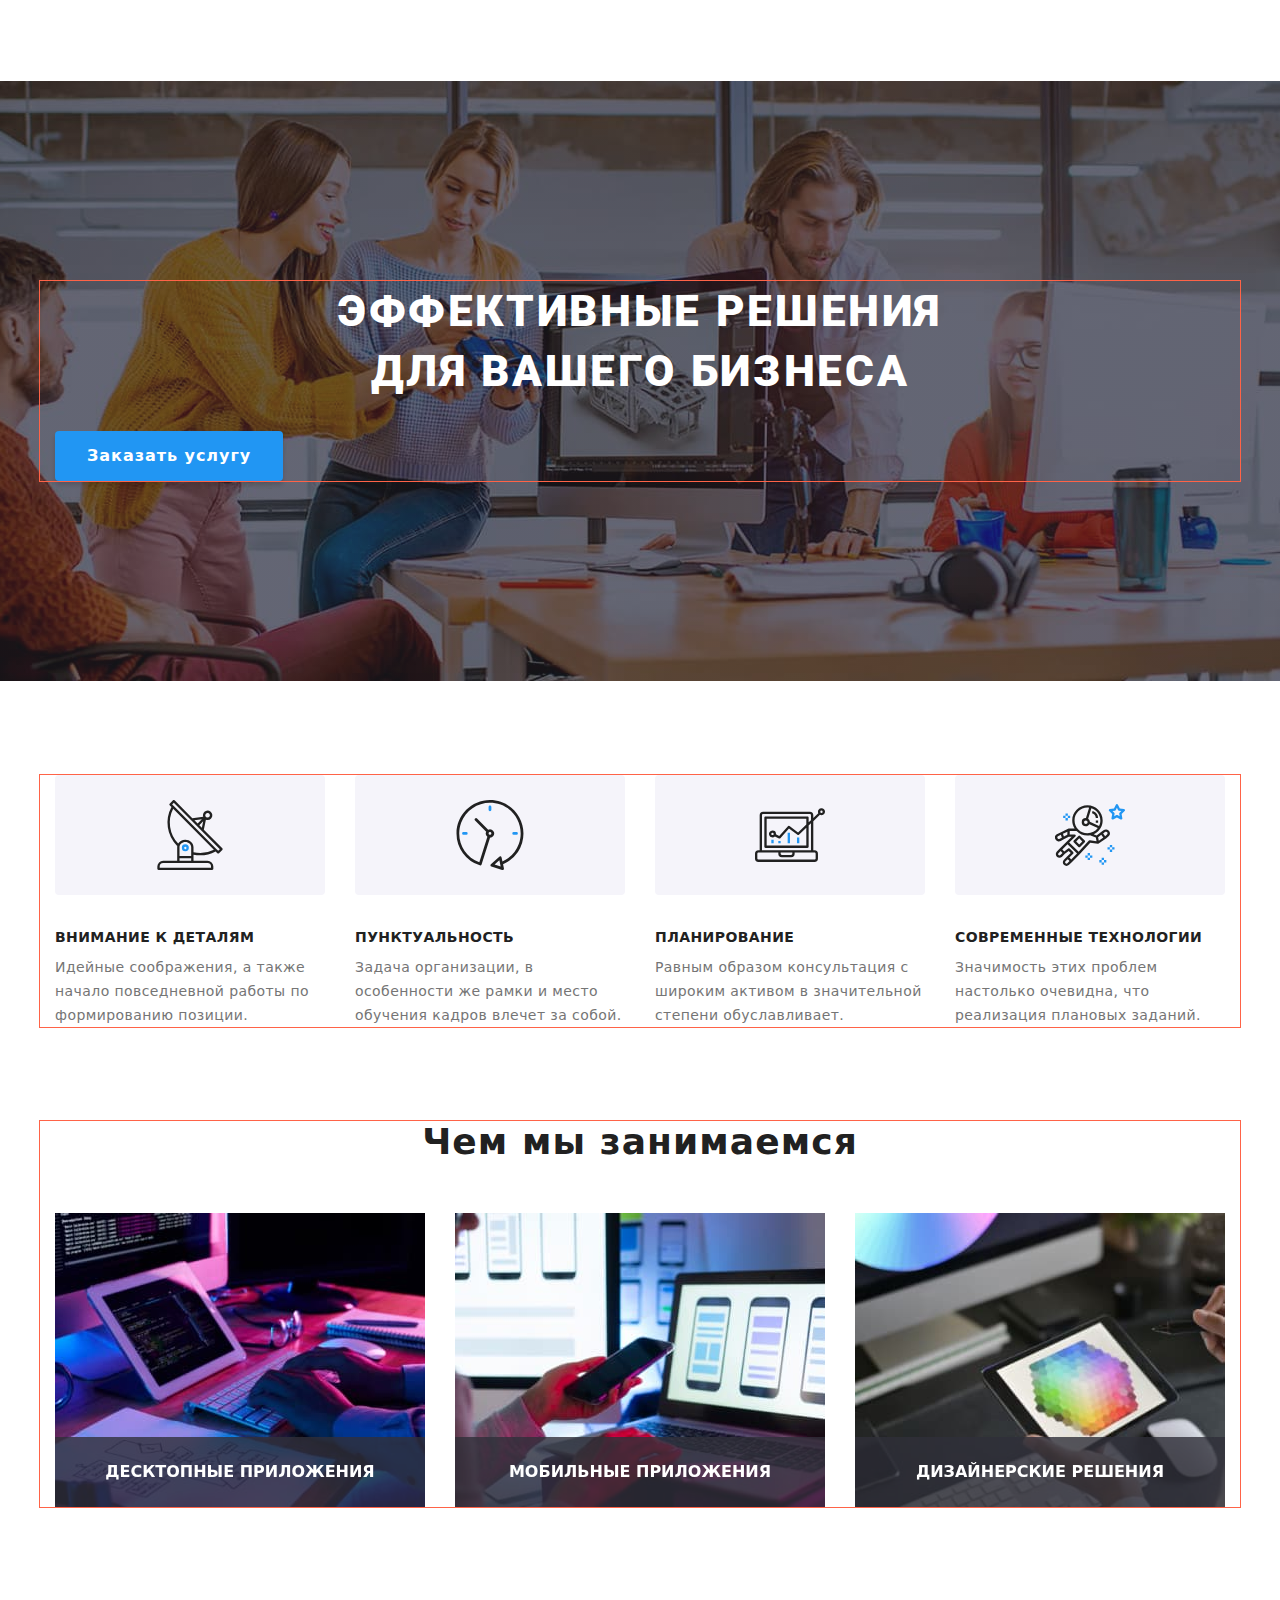
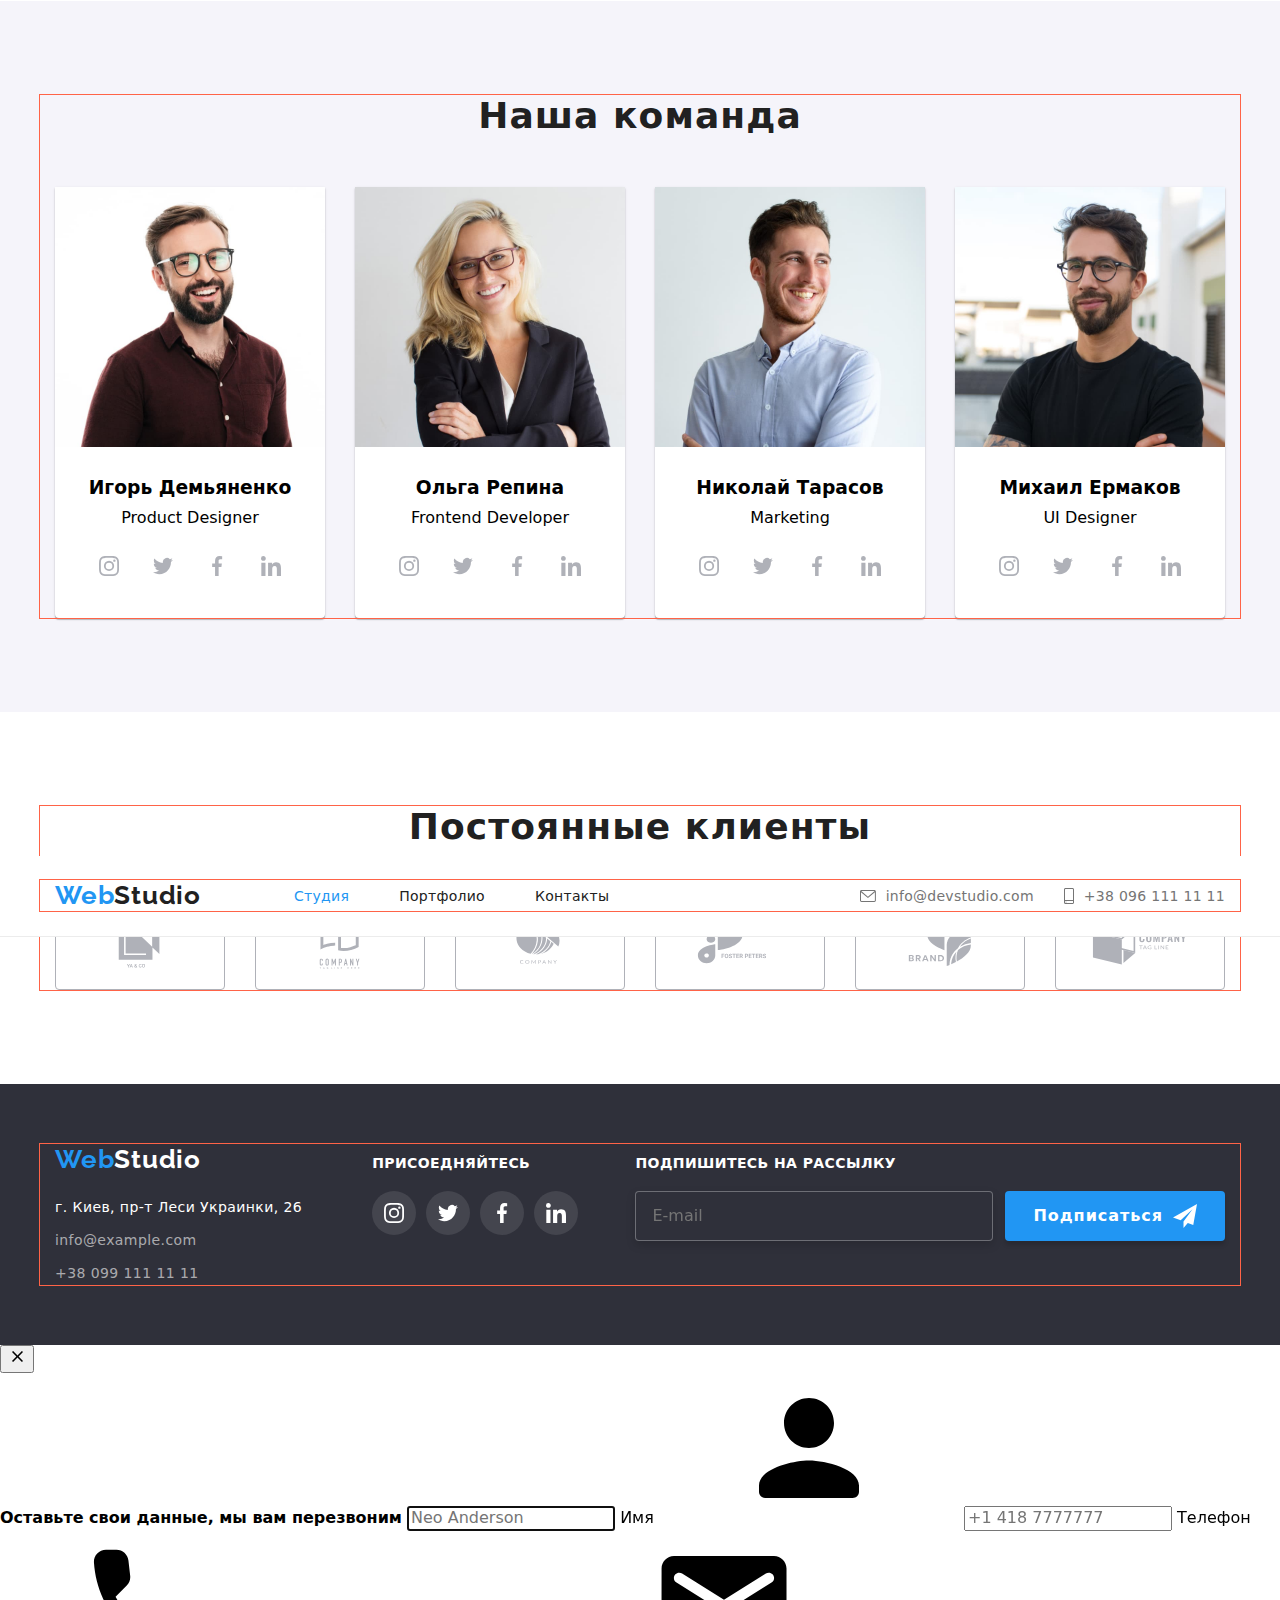
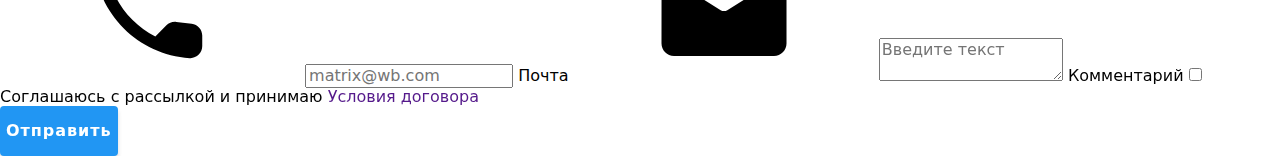
==== commit 5d8f70c9: "footer form added" ====
--- a/index.html
+++ b/index.html
@@ -863,7 +863,7 @@
     <!-- Footer -->
     <footer class="footer">
       <div class="container footer__container">
-        <div class="contacts">
+        <div class="contacts footer__contacts">
           <a class="logo footer__logo" href="./index.html"
             ><span class="logo__accent">Web</span>Studio</a
           >
@@ -898,34 +898,46 @@
 
         <div class="follow">
           <p class="follow__text">присоедняйтесь</p>
-          <ul class="social-netwrk-list footer__social-netwrk-list">
-            <li class="social-netwrk-list__item">
-              <a href="https://www.instagram.com" class="social-netwrk-list__link">
-                <svg class="social-netwrk-list__icon">
+          <ul class="social-netwrk__list footer-social-netwrk__list">
+            <li class="social-netwrk__item footer-social-netwrk__item">
+              <a
+                href="https://www.instagram.com"
+                class="social-netwrk__link footer-social-netwrk__link"
+              >
+                <svg class="social-netwrk__icon footer-social-netwrk__icon">
                   <use href="./images/svg/webstudio-icons-optimized.svg#icon-instagram"></use>
                 </svg>
               </a>
             </li>
 
-            <li class="social-netwrk-list__item">
-              <a href="https://twitter.com" class="social-netwrk-list__link">
-                <svg class="social-netwrk-list__icon">
+            <li class="social-netwrk__item footer-social-netwrk__item">
+              <a
+                href="https://www.instagram.com"
+                class="social-netwrk__link footer-social-netwrk__link"
+              >
+                <svg class="social-netwrk__icon footer-social-netwrk__icon">
                   <use href="./images/svg/webstudio-icons-optimized.svg#icon-twitter"></use>
                 </svg>
               </a>
             </li>
 
-            <li class="social-netwrk-list__item">
-              <a href="https://www.facebook.com" class="social-netwrk-list__link">
-                <svg class="social-netwrk-list__icon">
+            <li class="social-netwrk__item footer-social-netwrk__item">
+              <a
+                href="https://www.instagram.com"
+                class="social-netwrk__link footer-social-netwrk__link"
+              >
+                <svg class="social-netwrk__icon footer-social-netwrk__icon">
                   <use href="./images/svg/webstudio-icons-optimized.svg#icon-facebook"></use>
                 </svg>
               </a>
             </li>
 
-            <li class="social-netwrk-list__item">
-              <a href="https://www.linkedin.com" class="social-netwrk-list__link">
-                <svg class="social-netwrk-list__icon">
+            <li class="social-netwrk__item footer-social-netwrk__item">
+              <a
+                href="https://www.instagram.com"
+                class="social-netwrk__link footer-social-netwrk__link"
+              >
+                <svg class="social-netwrk__icon footer-social-netwrk__icon">
                   <use href="./images/svg/webstudio-icons-optimized.svg#icon-linkedin"></use>
                 </svg>
               </a>
@@ -947,9 +959,9 @@
               />
             </label>
 
-            <button class="button form-sbscrb__button" type="submit">
-              <span class="button__text">Подписаться</span>
-              <svg class="button__icon">
+            <button class="button form-sbscrb-button" type="submit">
+              <span class="button__text form-sbscrb-button__text">Подписаться</span>
+              <svg class="button__icon form-sbscrb-button__icon">
                 <use href="./images/svg/webstudio-icons-v-2-0-raw.svg#icon-send"></use>
               </svg>
             </button>
--- a/css/styles.css
+++ b/css/styles.css
@@ -783,31 +783,31 @@
 .footer .studio-contacts:focus {
   color: var(--accent-color);
 } */
-.studio-address {
+/* .studio-address {
   font-weight: 400;
   line-height: 1.71;
   color: var(--white-color);
   transition: color 250ms cubic-bezier(0.4, 0, 0.2, 1);
-}
-.common.container .address {
+} */
+/* .common.container .address {
   margin-right: 70px;
-}
-.follow-us {
+} */
+/* .follow-us {
   font-weight: 700;
   line-height: 1.14;
   letter-spacing: 0.03em;
   text-transform: uppercase;
   margin-bottom: 20px;
   color: var(--basic-backgroud-color);
-}
-.follow .list.social-netwrk {
+} */
+/* .follow .list.social-netwrk {
   display: flex;
   padding: 0;
   width: fit-content;
   height: 44px;
   margin-top: 20px;
-}
-.follow .link.social-netwrk {
+} */
+/* .follow .link.social-netwrk {
   display: flex;
   justify-content: center;
   align-items: center;
@@ -818,18 +818,18 @@
   background-color: #ffffff1a;
   fill: var(--white-color);
   transition: background-color 250ms var(--timing-func);
-}
-.link.social-netwrk:hover,
+} */
+/* .link.social-netwrk:hover,
 .link.social-netwrk:focus {
   background-color: var(--accent-color);
-}
-.sbscrb-container {
+} */
+/* .sbscrb-container {
   display: block;
-  /* min-width: 570px; */
+  min-width: 570px;
   margin-right: 0;
   margin-left: auto;
-}
-.sbscrb-container p {
+} */
+/* .sbscrb-container p {
   margin-bottom: 20px;
   font-weight: 700;
   font-size: 14px;
@@ -837,13 +837,13 @@
   letter-spacing: 0.03em;
   text-transform: uppercase;
   color: var(--white-color);
-}
-.form-ftr {
+} */
+/* .form-ftr {
   display: flex;
   width: 100%;
-}
-
-.form-label.sbscrb {
+} */
+
+/* .form-label.sbscrb {
   display: block;
   width: 358px;
   height: 50px;
@@ -859,8 +859,8 @@
   border: 1px solid rgba(255, 255, 255, 0.3);
   filter: drop-shadow(0px 4px 4px rgba(0, 0, 0, 0.15));
   border-radius: 4px;
-}
-.sbscrb-input {
+} */
+/* .sbscrb-input {
   display: block;
   outline: 0;
   outline-offset: 0;
@@ -868,22 +868,22 @@
   padding-left: 16px;
   background-color: inherit;
   color: var(--white-color);
-}
-.order-button.sbscrb {
+} */
+/* .order-button.sbscrb {
   margin-left: 12px;
   padding: 10px 28px;
   display: flex;
   align-items: center;
-}
-.sbscrb-icon {
+} */
+/* .sbscrb-icon {
   display: inline-block;
   margin-right: 10px;
   padding: 0;
-}
-.sbscrb-svg {
+} */
+/* .sbscrb-svg {
   width: 24px;
   height: 24px;
-}
+} */
 
 /* ------------ Portfolio BEM ------------ */
 
--- a/css/master.min.css
+++ b/css/master.min.css
@@ -1,2 +1,2 @@
-/*! modern-normalize v1.1.0 | MIT License | https://github.com/sindresorhus/modern-normalize */*,::before,::after{-webkit-box-sizing:border-box;box-sizing:border-box}html{line-height:1.15;-webkit-text-size-adjust:100%;-moz-tab-size:4;-o-tab-size:4;tab-size:4}body{margin:0;font-family:system-ui,-apple-system,"Segoe UI",Roboto,Helvetica,Arial,sans-serif,"Apple Color Emoji","Segoe UI Emoji"}hr{height:0;color:inherit}abbr[title]{-webkit-text-decoration:underline dotted;text-decoration:underline dotted}b,strong{font-weight:bolder}code,kbd,samp,pre{font-family:ui-monospace, SFMono-Regular, Consolas, 'Liberation Mono', Menlo, monospace;font-size:1em}small{font-size:80%}sub,sup{font-size:75%;line-height:0;position:relative;vertical-align:baseline}sub{bottom:-0.25em}sup{top:-0.5em}table{text-indent:0;border-color:inherit}button,input,optgroup,select,textarea{font-family:inherit;font-size:100%;line-height:1.15;margin:0}button,select{text-transform:none}button,[type='button'],[type='reset'],[type='submit']{-webkit-appearance:button}::-moz-focus-inner{border-style:none;padding:0}:-moz-focusring{outline:1px dotted ButtonText}:-moz-ui-invalid{box-shadow:none}legend{padding:0}progress{vertical-align:baseline}::-webkit-inner-spin-button,::-webkit-outer-spin-button{height:auto}[type='search']{-webkit-appearance:textfield;outline-offset:-2px}::-webkit-search-decoration{-webkit-appearance:none}::-webkit-file-upload-button{-webkit-appearance:button;font:inherit}summary{display:list-item}h1,h2,h3,h4,h5,h6,p,ul,ol,li{margin:0;padding:0}ul,ol{list-style:none}a{text-decoration:none}img{display:block;max-width:100%;height:auto;margin:0}.container{width:1200px;padding-left:15px;padding-right:15px;margin-left:auto;margin-right:auto;outline:1px solid tomato}.about__title{position:absolute;width:1px;height:1px;margin:-1px;border:0;padding:0;white-space:nowrap;-webkit-clip-path:inset(100%);clip-path:inset(100%);clip:rect(0 0 0 0);overflow:hidden}.header{padding-top:24px;padding-bottom:25px;position:fixed;width:100%;top:0;left:0;font-style:normal;font-weight:500;font-size:14px;line-height:calc(16 / 14);letter-spacing:0.02em;background-color:#fff;border-bottom:1px solid #ececec;z-index:1}.header__container{display:-webkit-box;display:-ms-flexbox;display:flex;-webkit-box-align:center;-ms-flex-align:center;align-items:center}.header-studio-contacts{display:-webkit-box;display:-ms-flexbox;display:flex;-ms-flex-wrap:nowrap;flex-wrap:nowrap;width:-webkit-fit-content;width:-moz-fit-content;width:fit-content;margin-left:auto}.header-studio-contacts__item:not(:last-child){margin-right:30px}.header-studio-contacts__link{display:-webkit-box;display:-ms-flexbox;display:flex;padding:0;-webkit-box-align:center;-ms-flex-align:center;align-items:center;color:#757575;fill:currentColor;-webkit-transition:color 250ms cubic-bezier(0.4, 0, 0.2, 1);transition:color 250ms cubic-bezier(0.4, 0, 0.2, 1)}.header-studio-contacts__link:hover,.header-studio-contacts__link:focus{color:#2196f3}.header-studio-contacts__icon{margin-right:10px}.site-nav{display:-webkit-box;display:-ms-flexbox;display:flex}.site-nav__logo{color:#212121}.site-nav__list{display:-webkit-box;display:-ms-flexbox;display:flex;-webkit-box-align:center;-ms-flex-align:center;align-items:center;margin-left:93px;padding:0}.site-nav__item:not(:last-child){margin-right:50px}.site-nav__link{position:relative;display:block;color:#212121;-webkit-transition:color 250ms cubic-bezier(0.4, 0, 0.2, 1);transition:color 250ms cubic-bezier(0.4, 0, 0.2, 1)}.site-nav__link:hover,.site-nav__link:focus{color:#2196f3}.site-nav__link--active{color:#2196f3}.site-nav__link--active::after{content:'';display:block;position:absolute;left:0;bottom:-33px;width:100%;height:4px;border-radius:2px;background-color:#2196f3;-webkit-transform:scaleX(0);transform:scaleX(0);-webkit-animation-name:barScale;animation-name:barScale;-webkit-animation-duration:1000ms;animation-duration:1000ms;-webkit-animation-timing-function:cubic-bezier(0.4, 0, 0.2, 1);animation-timing-function:cubic-bezier(0.4, 0, 0.2, 1);-webkit-animation-iteration-count:1;animation-iteration-count:1;-webkit-animation-direction:normal;animation-direction:normal;-webkit-animation-play-state:running;animation-play-state:running;-webkit-animation-delay:250ms;animation-delay:250ms;-webkit-animation-fill-mode:forwards;animation-fill-mode:forwards}@-webkit-keyframes barScale{0%{-webkit-transform:scaleX(0);transform:scaleX(0)}50%{-webkit-transform:scaleX(1.2);transform:scaleX(1.2)}100%{-webkit-transform:scaleX(1);transform:scaleX(1)}}@keyframes barScale{0%{-webkit-transform:scaleX(0);transform:scaleX(0)}50%{-webkit-transform:scaleX(1.2);transform:scaleX(1.2)}100%{-webkit-transform:scaleX(1);transform:scaleX(1)}}.logo{font-family:'Raleway';font-style:normal;font-weight:700;font-size:26px;line-height:calc(31 / 26);letter-spacing:0.03em}.logo__accent{color:#2196f3}.social-netwrk__list{display:-webkit-box;display:-ms-flexbox;display:flex;padding:0;width:-webkit-fit-content;width:-moz-fit-content;width:fit-content;height:44px}.social-netwrk__item:not(:last-of-type){margin-right:10px}.social-netwrk__link{display:-webkit-box;display:-ms-flexbox;display:flex;-webkit-box-pack:center;-ms-flex-pack:center;justify-content:center;-webkit-box-align:center;-ms-flex-align:center;align-items:center;width:44px;height:44px;border-radius:50%;-webkit-transition:color 250ms cubic-bezier(0.4, 0, 0.2, 1),background-color 250ms cubic-bezier(0.4, 0, 0.2, 1),fill 250ms cubic-bezier(0.4, 0, 0.2, 1);transition:color 250ms cubic-bezier(0.4, 0, 0.2, 1),background-color 250ms cubic-bezier(0.4, 0, 0.2, 1),fill 250ms cubic-bezier(0.4, 0, 0.2, 1)}.social-netwrk__icon{width:20px;height:20px}.clients--logo-1{background-image:url("../../images/svg/icons/logo-1.svg");background-position:center;background-repeat:no-repeat;background-size:contain}.clients--logo-2{background-image:url("../../images/svg/icons/logo-2.svg");background-position:center;background-repeat:no-repeat;background-size:contain}.clients--logo-3{background-image:url("../../images/svg/icons/logo-3.svg");background-position:center;background-repeat:no-repeat;background-size:contain}.clients--logo-4{background-image:url("../../images/svg/icons/logo-4.svg");background-position:center;background-repeat:no-repeat;background-size:contain}.clients--logo-5{background-image:url("../../images/svg/icons/logo-5.svg");background-position:center;background-repeat:no-repeat;background-size:contain}.clients--logo-6{background-image:url("../../images/svg/icons/logo-6.svg");background-position:center;background-repeat:no-repeat;background-size:contain}.section__title{text-align:center;font-weight:700;font-size:36px;line-height:calc(42 / 36);letter-spacing:0.03em;color:#212121}.hero__overlay{padding:200px 0px;background-color:#2f303a;max-width:1600px;min-height:600px;margin-left:auto;margin-right:auto;background-image:-webkit-gradient(linear, left top, right top, from(rgba(47,48,58,0.4)), to(rgba(47,48,58,0.4))),url("../images/banner/Img.jpg");background-image:linear-gradient(to right, rgba(47,48,58,0.4), rgba(47,48,58,0.4)),url("../images/banner/Img.jpg");background-size:cover;background-repeat:no-repeat;background-position:center}.hero__container{text-align:center}.hero__title{margin-bottom:30px;font-family:'Roboto';font-style:normal;font-weight:900;font-size:44px;line-height:calc(60 / 44);text-align:center;letter-spacing:0.06em;text-transform:uppercase;color:#fff}.hero__button{background:#2196f3;font-family:inherit;font-style:normal;font-weight:700;font-size:16px;line-height:1.88;letter-spacing:0.06em;-webkit-box-shadow:0px 4px 4px rgba(0,0,0,0.15);box-shadow:0px 4px 4px rgba(0,0,0,0.15);cursor:pointer;display:inline-block;min-width:200px;-webkit-box-align:center;-ms-flex-align:center;align-items:center;text-align:center;border:none;border-radius:4px;padding:10px 32px}.about{padding-top:94px;padding-bottom:94px}.about__sub-title{margin-bottom:10px;font-weight:700;font-size:14px;line-height:calc(16 / 14);letter-spacing:0.03em;text-transform:uppercase;color:#212121}.about__text{padding:0;margin:0;font-style:normal;font-weight:400;font-size:14px;line-height:calc(24 / 14);letter-spacing:0.03em;color:#757575}.about__list{display:-webkit-box;display:-ms-flexbox;display:flex;-ms-flex-wrap:wrap;flex-wrap:wrap}.about__item{-ms-flex-preferred-size:calc((100% - 90px) / 4);flex-basis:calc((100% - 90px) / 4)}.about__item:not(:last-child){margin-right:30px}.about__body{display:inline-block;padding:25px 100px;margin-bottom:30px;background-color:#f5f4fa;border-radius:4px}.about__icon{width:70px;height:70px}.about__icon--antenna{background-image:url("../../images/svg/icons/antenna.svg");background-position:center;background-repeat:no-repeat;background-size:contain}.about__icon--astronaut{background-image:url("../../images/svg/icons/astronaut.svg");background-position:center;background-repeat:no-repeat;background-size:contain}.about__icon--clock{background-image:url("../../images/svg/icons/clock.svg");background-position:center;background-repeat:no-repeat;background-size:contain}.about__icon--diagram{background-image:url("../../images/svg/icons/diagram.svg");background-position:center;background-repeat:no-repeat;background-size:contain}.profile{padding-bottom:94px}.profile__title{margin-bottom:50px}.profile__list{display:-webkit-box;display:-ms-flexbox;display:flex;-ms-flex-wrap:wrap;flex-wrap:wrap}.profile__item{width:calc((100% - 60px) / 3);margin-bottom:0}.profile__item:not(:last-child){margin-right:30px}.profile__thumb{position:relative}.profile__text{position:absolute;bottom:0;left:0;display:-webkit-box;display:-ms-flexbox;display:flex;-webkit-box-pack:center;-ms-flex-pack:center;justify-content:center;-webkit-box-align:center;-ms-flex-align:center;align-items:center;height:70px;width:100%;padding:0;margin:0;font-weight:700;text-transform:uppercase;color:#fff;background-color:rgba(47,48,58,0.8)}.team{padding-top:94px;padding-bottom:94px;background-color:#f5f4fa}.team__title{margin-bottom:50px}.team__list{display:-webkit-box;display:-ms-flexbox;display:flex;-ms-flex-wrap:wrap;flex-wrap:wrap;padding:0}.team__item{background:#fff;-webkit-box-shadow:0px 1px 3px rgba(0,0,0,0.12),0px 1px 1px rgba(0,0,0,0.14),0px 2px 1px rgba(0,0,0,0.2);box-shadow:0px 1px 3px rgba(0,0,0,0.12),0px 1px 1px rgba(0,0,0,0.14),0px 2px 1px rgba(0,0,0,0.2);border-radius:0px 0px 4px 4px;text-align:center}.team__item:not(:last-child){margin-right:30px}.team__card{display:-ms-grid;display:grid;-webkit-box-pack:center;-ms-flex-pack:center;justify-content:center}.team__card{padding-top:30px;padding-bottom:30px}.team__sub-title{margin-bottom:10px}.team__position{font-size:16px;line-height:1.18;padding:0;margin:0px 0px 16px 0px;margin-bottom:16px}.team-social-netwrk__link{background-color:#fff;color:#afb1b8;fill:currentColor}.team-social-netwrk__link:hover,.team-social-netwrk__link:focus{background-color:#2196f3;fill:#fff}.clients{padding-top:94px;padding-bottom:94px}.clients__container{text-align:center}.clients__title{margin-bottom:50px}.clients__list{display:-webkit-box;display:-ms-flexbox;display:flex;-webkit-box-pack:center;-ms-flex-pack:center;justify-content:center}.clients__item{width:100%}.clients__item:not(:last-child){margin-right:30px}.clients__link{display:-webkit-inline-box;display:-ms-inline-flexbox;display:inline-flex;-webkit-box-pack:center;-ms-flex-pack:center;justify-content:center;-webkit-box-align:center;-ms-flex-align:center;align-items:center;width:170px;height:92px;border:1px solid #afb1b8;border-radius:4px;cursor:pointer;color:#afb1b8;fill:currentColor;-webkit-transition:color 250ms cubic-bezier(0.4, 0, 0.2, 1),border-color 250ms cubic-bezier(0.4, 0, 0.2, 1),fill 250ms cubic-bezier(0.4, 0, 0.2, 1);transition:color 250ms cubic-bezier(0.4, 0, 0.2, 1),border-color 250ms cubic-bezier(0.4, 0, 0.2, 1),fill 250ms cubic-bezier(0.4, 0, 0.2, 1)}.clients__link:hover,.clients__link:focus{border-color:#2196f3;fill:#2196f3}.clients__icon{width:106px;height:60px}.footer{padding-top:60px;padding-bottom:60px;background-color:#2f303a}.footer__container{display:-webkit-box;display:-ms-flexbox;display:flex;-webkit-box-align:baseline;-ms-flex-align:baseline;align-items:baseline}.footer__logo{color:#fff}.footer-studio-contacts__list{display:block}.footer-studio-contacts__item:not(:last-child){margin-bottom:9px}.footer-studio-contacts__addr{font-style:normal;font-weight:400;font-size:14px;line-height:calc(24 / 14);letter-spacing:0.03em;color:#fff;-webkit-transition:color 250ms cubic-bezier(0.4, 0, 0.2, 1);transition:color 250ms cubic-bezier(0.4, 0, 0.2, 1)}.footer-studio-contacts__addr:hover,.footer-studio-contacts__addr:focus{color:#2196f3}.footer-studio-contacts__link{font-style:normal;font-weight:400;font-size:14px;line-height:calc(24 / 14);letter-spacing:0.03em;color:rgba(255,255,255,0.6)}.footer-studio-contacts__link:hover,.footer-studio-contacts__link:focus{color:#2196f3}.button{display:-webkit-inline-box;display:-ms-inline-flexbox;display:inline-flex;-webkit-box-pack:center;-ms-flex-pack:center;justify-content:center;-webkit-box-align:center;-ms-flex-align:center;align-items:center;color:#fff;background-color:#2196f3}
+/*! modern-normalize v1.1.0 | MIT License | https://github.com/sindresorhus/modern-normalize */*,::before,::after{-webkit-box-sizing:border-box;box-sizing:border-box}html{line-height:1.15;-webkit-text-size-adjust:100%;-moz-tab-size:4;-o-tab-size:4;tab-size:4}body{margin:0;font-family:system-ui,-apple-system,"Segoe UI",Roboto,Helvetica,Arial,sans-serif,"Apple Color Emoji","Segoe UI Emoji"}hr{height:0;color:inherit}abbr[title]{-webkit-text-decoration:underline dotted;text-decoration:underline dotted}b,strong{font-weight:bolder}code,kbd,samp,pre{font-family:ui-monospace, SFMono-Regular, Consolas, 'Liberation Mono', Menlo, monospace;font-size:1em}small{font-size:80%}sub,sup{font-size:75%;line-height:0;position:relative;vertical-align:baseline}sub{bottom:-0.25em}sup{top:-0.5em}table{text-indent:0;border-color:inherit}button,input,optgroup,select,textarea{font-family:inherit;font-size:100%;line-height:1.15;margin:0}button,select{text-transform:none}button,[type='button'],[type='reset'],[type='submit']{-webkit-appearance:button}::-moz-focus-inner{border-style:none;padding:0}:-moz-focusring{outline:1px dotted ButtonText}:-moz-ui-invalid{box-shadow:none}legend{padding:0}progress{vertical-align:baseline}::-webkit-inner-spin-button,::-webkit-outer-spin-button{height:auto}[type='search']{-webkit-appearance:textfield;outline-offset:-2px}::-webkit-search-decoration{-webkit-appearance:none}::-webkit-file-upload-button{-webkit-appearance:button;font:inherit}summary{display:list-item}h1,h2,h3,h4,h5,h6,p,ul,ol,li{margin:0;padding:0}ul,ol{list-style:none}a{text-decoration:none}img{display:block;max-width:100%;height:auto;margin:0}.container{width:1200px;padding-left:15px;padding-right:15px;margin-left:auto;margin-right:auto;outline:1px solid tomato}.about__title{position:absolute;width:1px;height:1px;margin:-1px;border:0;padding:0;white-space:nowrap;-webkit-clip-path:inset(100%);clip-path:inset(100%);clip:rect(0 0 0 0);overflow:hidden}.header{padding-top:24px;padding-bottom:25px;position:fixed;width:100%;top:0;left:0;font-style:normal;font-weight:500;font-size:14px;line-height:calc(16 / 14);letter-spacing:0.02em;background-color:#fff;border-bottom:1px solid #ececec;z-index:1}.header__container{display:-webkit-box;display:-ms-flexbox;display:flex;-webkit-box-align:center;-ms-flex-align:center;align-items:center}.header-studio-contacts{display:-webkit-box;display:-ms-flexbox;display:flex;-ms-flex-wrap:nowrap;flex-wrap:nowrap;width:-webkit-fit-content;width:-moz-fit-content;width:fit-content;margin-left:auto}.header-studio-contacts__item:not(:last-child){margin-right:30px}.header-studio-contacts__link{display:-webkit-box;display:-ms-flexbox;display:flex;padding:0;-webkit-box-align:center;-ms-flex-align:center;align-items:center;color:#757575;fill:currentColor;-webkit-transition:color 250ms cubic-bezier(0.4, 0, 0.2, 1);transition:color 250ms cubic-bezier(0.4, 0, 0.2, 1)}.header-studio-contacts__link:hover,.header-studio-contacts__link:focus{color:#2196f3}.header-studio-contacts__icon{margin-right:10px}.site-nav{display:-webkit-box;display:-ms-flexbox;display:flex}.site-nav__logo{color:#212121}.site-nav__list{display:-webkit-box;display:-ms-flexbox;display:flex;-webkit-box-align:center;-ms-flex-align:center;align-items:center;margin-left:93px;padding:0}.site-nav__item:not(:last-child){margin-right:50px}.site-nav__link{position:relative;display:block;color:#212121;-webkit-transition:color 250ms cubic-bezier(0.4, 0, 0.2, 1);transition:color 250ms cubic-bezier(0.4, 0, 0.2, 1)}.site-nav__link:hover,.site-nav__link:focus{color:#2196f3}.site-nav__link--active{color:#2196f3}.site-nav__link--active::after{content:'';display:block;position:absolute;left:0;bottom:-33px;width:100%;height:4px;border-radius:2px;background-color:#2196f3;-webkit-transform:scaleX(0);transform:scaleX(0);-webkit-animation-name:barScale;animation-name:barScale;-webkit-animation-duration:1000ms;animation-duration:1000ms;-webkit-animation-timing-function:cubic-bezier(0.4, 0, 0.2, 1);animation-timing-function:cubic-bezier(0.4, 0, 0.2, 1);-webkit-animation-iteration-count:1;animation-iteration-count:1;-webkit-animation-direction:normal;animation-direction:normal;-webkit-animation-play-state:running;animation-play-state:running;-webkit-animation-delay:250ms;animation-delay:250ms;-webkit-animation-fill-mode:forwards;animation-fill-mode:forwards}@-webkit-keyframes barScale{0%{-webkit-transform:scaleX(0);transform:scaleX(0)}50%{-webkit-transform:scaleX(1.2);transform:scaleX(1.2)}100%{-webkit-transform:scaleX(1);transform:scaleX(1)}}@keyframes barScale{0%{-webkit-transform:scaleX(0);transform:scaleX(0)}50%{-webkit-transform:scaleX(1.2);transform:scaleX(1.2)}100%{-webkit-transform:scaleX(1);transform:scaleX(1)}}.logo{font-family:'Raleway';font-style:normal;font-weight:700;font-size:26px;line-height:calc(31 / 26);letter-spacing:0.03em}.logo__accent{color:#2196f3}.social-netwrk__list{display:-webkit-box;display:-ms-flexbox;display:flex;padding:0;width:-webkit-fit-content;width:-moz-fit-content;width:fit-content;height:44px}.social-netwrk__item:not(:last-of-type){margin-right:10px}.social-netwrk__link{display:-webkit-box;display:-ms-flexbox;display:flex;-webkit-box-pack:center;-ms-flex-pack:center;justify-content:center;-webkit-box-align:center;-ms-flex-align:center;align-items:center;width:44px;height:44px;border-radius:50%;-webkit-transition:color 250ms cubic-bezier(0.4, 0, 0.2, 1),background-color 250ms cubic-bezier(0.4, 0, 0.2, 1),fill 250ms cubic-bezier(0.4, 0, 0.2, 1);transition:color 250ms cubic-bezier(0.4, 0, 0.2, 1),background-color 250ms cubic-bezier(0.4, 0, 0.2, 1),fill 250ms cubic-bezier(0.4, 0, 0.2, 1)}.social-netwrk__icon{width:20px;height:20px}.clients--logo-1{background-image:url("../../images/svg/icons/logo-1.svg");background-position:center;background-repeat:no-repeat;background-size:contain}.clients--logo-2{background-image:url("../../images/svg/icons/logo-2.svg");background-position:center;background-repeat:no-repeat;background-size:contain}.clients--logo-3{background-image:url("../../images/svg/icons/logo-3.svg");background-position:center;background-repeat:no-repeat;background-size:contain}.clients--logo-4{background-image:url("../../images/svg/icons/logo-4.svg");background-position:center;background-repeat:no-repeat;background-size:contain}.clients--logo-5{background-image:url("../../images/svg/icons/logo-5.svg");background-position:center;background-repeat:no-repeat;background-size:contain}.clients--logo-6{background-image:url("../../images/svg/icons/logo-6.svg");background-position:center;background-repeat:no-repeat;background-size:contain}.section__title{text-align:center;font-weight:700;font-size:36px;line-height:calc(42 / 36);letter-spacing:0.03em;color:#212121}.hero__overlay{padding:200px 0px;background-color:#2f303a;max-width:1600px;min-height:600px;margin-left:auto;margin-right:auto;background-image:-webkit-gradient(linear, left top, right top, from(rgba(47,48,58,0.4)), to(rgba(47,48,58,0.4))),url("../images/banner/Img.jpg");background-image:linear-gradient(to right, rgba(47,48,58,0.4), rgba(47,48,58,0.4)),url("../images/banner/Img.jpg");background-size:cover;background-repeat:no-repeat;background-position:center}.hero__container{text-align:center}.hero__title{margin-bottom:30px;font-family:'Roboto';font-style:normal;font-weight:900;font-size:44px;line-height:calc(60 / 44);text-align:center;letter-spacing:0.06em;text-transform:uppercase;color:#fff}.hero__button{background:#2196f3;font-family:inherit;font-style:normal;font-weight:700;font-size:16px;line-height:1.88;letter-spacing:0.06em;-webkit-box-shadow:0px 4px 4px rgba(0,0,0,0.15);box-shadow:0px 4px 4px rgba(0,0,0,0.15);cursor:pointer;display:inline-block;min-width:200px;-webkit-box-align:center;-ms-flex-align:center;align-items:center;text-align:center;border:none;border-radius:4px;padding:10px 32px}.about{padding-top:94px;padding-bottom:94px}.about__sub-title{margin-bottom:10px;font-weight:700;font-size:14px;line-height:calc(16 / 14);letter-spacing:0.03em;text-transform:uppercase;color:#212121}.about__text{padding:0;margin:0;font-style:normal;font-weight:400;font-size:14px;line-height:calc(24 / 14);letter-spacing:0.03em;color:#757575}.about__list{display:-webkit-box;display:-ms-flexbox;display:flex;-ms-flex-wrap:wrap;flex-wrap:wrap}.about__item{-ms-flex-preferred-size:calc((100% - 90px) / 4);flex-basis:calc((100% - 90px) / 4)}.about__item:not(:last-child){margin-right:30px}.about__body{display:inline-block;padding:25px 100px;margin-bottom:30px;background-color:#f5f4fa;border-radius:4px}.about__icon{width:70px;height:70px}.about__icon--antenna{background-image:url("../../images/svg/icons/antenna.svg");background-position:center;background-repeat:no-repeat;background-size:contain}.about__icon--astronaut{background-image:url("../../images/svg/icons/astronaut.svg");background-position:center;background-repeat:no-repeat;background-size:contain}.about__icon--clock{background-image:url("../../images/svg/icons/clock.svg");background-position:center;background-repeat:no-repeat;background-size:contain}.about__icon--diagram{background-image:url("../../images/svg/icons/diagram.svg");background-position:center;background-repeat:no-repeat;background-size:contain}.profile{padding-bottom:94px}.profile__title{margin-bottom:50px}.profile__list{display:-webkit-box;display:-ms-flexbox;display:flex;-ms-flex-wrap:wrap;flex-wrap:wrap}.profile__item{width:calc((100% - 60px) / 3);margin-bottom:0}.profile__item:not(:last-child){margin-right:30px}.profile__thumb{position:relative}.profile__text{position:absolute;bottom:0;left:0;display:-webkit-box;display:-ms-flexbox;display:flex;-webkit-box-pack:center;-ms-flex-pack:center;justify-content:center;-webkit-box-align:center;-ms-flex-align:center;align-items:center;height:70px;width:100%;padding:0;margin:0;font-weight:700;text-transform:uppercase;color:#fff;background-color:rgba(47,48,58,0.8)}.team{padding-top:94px;padding-bottom:94px;background-color:#f5f4fa}.team__title{margin-bottom:50px}.team__list{display:-webkit-box;display:-ms-flexbox;display:flex;-ms-flex-wrap:wrap;flex-wrap:wrap;padding:0}.team__item{background:#fff;-webkit-box-shadow:0px 1px 3px rgba(0,0,0,0.12),0px 1px 1px rgba(0,0,0,0.14),0px 2px 1px rgba(0,0,0,0.2);box-shadow:0px 1px 3px rgba(0,0,0,0.12),0px 1px 1px rgba(0,0,0,0.14),0px 2px 1px rgba(0,0,0,0.2);border-radius:0px 0px 4px 4px;text-align:center}.team__item:not(:last-child){margin-right:30px}.team__card{display:-ms-grid;display:grid;-webkit-box-pack:center;-ms-flex-pack:center;justify-content:center}.team__card{padding-top:30px;padding-bottom:30px}.team__sub-title{margin-bottom:10px}.team__position{font-size:16px;line-height:1.18;padding:0;margin:0px 0px 16px 0px;margin-bottom:16px}.team-social-netwrk__link{background-color:#fff;color:#afb1b8;fill:currentColor}.team-social-netwrk__link:hover,.team-social-netwrk__link:focus{background-color:#2196f3;fill:#fff}.clients{padding-top:94px;padding-bottom:94px}.clients__container{text-align:center}.clients__title{margin-bottom:50px}.clients__list{display:-webkit-box;display:-ms-flexbox;display:flex;-webkit-box-pack:center;-ms-flex-pack:center;justify-content:center}.clients__item{width:100%}.clients__item:not(:last-child){margin-right:30px}.clients__link{display:-webkit-inline-box;display:-ms-inline-flexbox;display:inline-flex;-webkit-box-pack:center;-ms-flex-pack:center;justify-content:center;-webkit-box-align:center;-ms-flex-align:center;align-items:center;width:170px;height:92px;border:1px solid #afb1b8;border-radius:4px;cursor:pointer;color:#afb1b8;fill:currentColor;-webkit-transition:color 250ms cubic-bezier(0.4, 0, 0.2, 1),border-color 250ms cubic-bezier(0.4, 0, 0.2, 1),fill 250ms cubic-bezier(0.4, 0, 0.2, 1);transition:color 250ms cubic-bezier(0.4, 0, 0.2, 1),border-color 250ms cubic-bezier(0.4, 0, 0.2, 1),fill 250ms cubic-bezier(0.4, 0, 0.2, 1)}.clients__link:hover,.clients__link:focus{border-color:#2196f3;fill:#2196f3}.clients__icon{width:106px;height:60px}.footer{padding-top:60px;padding-bottom:60px;background-color:#2f303a}.footer__container{display:-webkit-box;display:-ms-flexbox;display:flex;-webkit-box-align:baseline;-ms-flex-align:baseline;align-items:baseline}.footer__logo{color:#fff}.footer__contacts{margin-right:70px}.footer-studio-contacts{margin-top:20px}.footer-studio-contacts__list{display:block}.footer-studio-contacts__item:not(:last-child){margin-bottom:9px}.footer-studio-contacts__addr{font-style:normal;font-weight:400;font-size:14px;line-height:calc(24 / 14);letter-spacing:0.03em;color:#fff;-webkit-transition:color 250ms cubic-bezier(0.4, 0, 0.2, 1);transition:color 250ms cubic-bezier(0.4, 0, 0.2, 1)}.footer-studio-contacts__addr:hover,.footer-studio-contacts__addr:focus{color:#2196f3}.footer-studio-contacts__link{font-style:normal;font-weight:400;font-size:14px;line-height:calc(24 / 14);letter-spacing:0.03em;color:#ffffff99}.footer-studio-contacts__link:hover,.footer-studio-contacts__link:focus{color:#2196f3}.follow__text{font-style:normal;font-weight:700;font-size:14px;line-height:calc(16 / 14);letter-spacing:0.03em;text-transform:uppercase;color:#fff}.footer-social-netwrk__list{margin-top:20px}.footer-social-netwrk__link{background-color:#ffffff1a;color:#fff;fill:currentColor}.footer-social-netwrk__link:hover,.footer-social-netwrk__link:focus{background-color:#2196f3}.sbscrb{display:block;margin-right:0;margin-left:auto}.sbscrb__text{margin-bottom:20px;font-weight:700;font-size:14px;line-height:calc(16 / 14);letter-spacing:0.03em;text-transform:uppercase;color:#fff}.button{font-style:normal;font-weight:700;font-size:16px;line-height:calc(30 / 16);display:-webkit-box;display:-ms-flexbox;display:flex;-webkit-box-align:center;-ms-flex-align:center;align-items:center;text-align:center;letter-spacing:0.06em;padding-top:10px;padding-bottom:10px;-webkit-box-pack:center;-ms-flex-pack:center;justify-content:center;outline:0;outline-offset:0;border:none;-webkit-box-shadow:0px 4px 4px rgba(0,0,0,0.15);box-shadow:0px 4px 4px rgba(0,0,0,0.15);border-radius:4px;color:#fff;background-color:#2196f3}.form-sbscrb{display:-webkit-box;display:-ms-flexbox;display:flex;width:100%}.form-sbscrb__label{display:block;width:358px;height:50px;margin-bottom:0;font-weight:400;font-size:16px;line-height:calc(20 / 16);display:-webkit-box;display:-ms-flexbox;display:flex;-webkit-box-align:center;-ms-flex-align:center;align-items:center;letter-spacing:0.03em;background-color:#2f303a;color:#ffffff99;border:1px solid rgba(255,255,255,0.3);-webkit-filter:drop-shadow(0px 4px 4px rgba(0,0,0,0.15));filter:drop-shadow(0px 4px 4px rgba(0,0,0,0.15));border-radius:4px}.form-sbscrb__input{display:block;outline:0;outline-offset:0;border:none;padding-left:16px;background-color:inherit;color:#fff}.form-sbscrb-button{margin-left:12px;padding-left:28px;padding-right:28px}.form-sbscrb-button__text{display:inline-block;margin-right:10px;padding:0}.form-sbscrb-button__icon{width:24px;height:24px}
 /*# sourceMappingURL=master.min.css.map */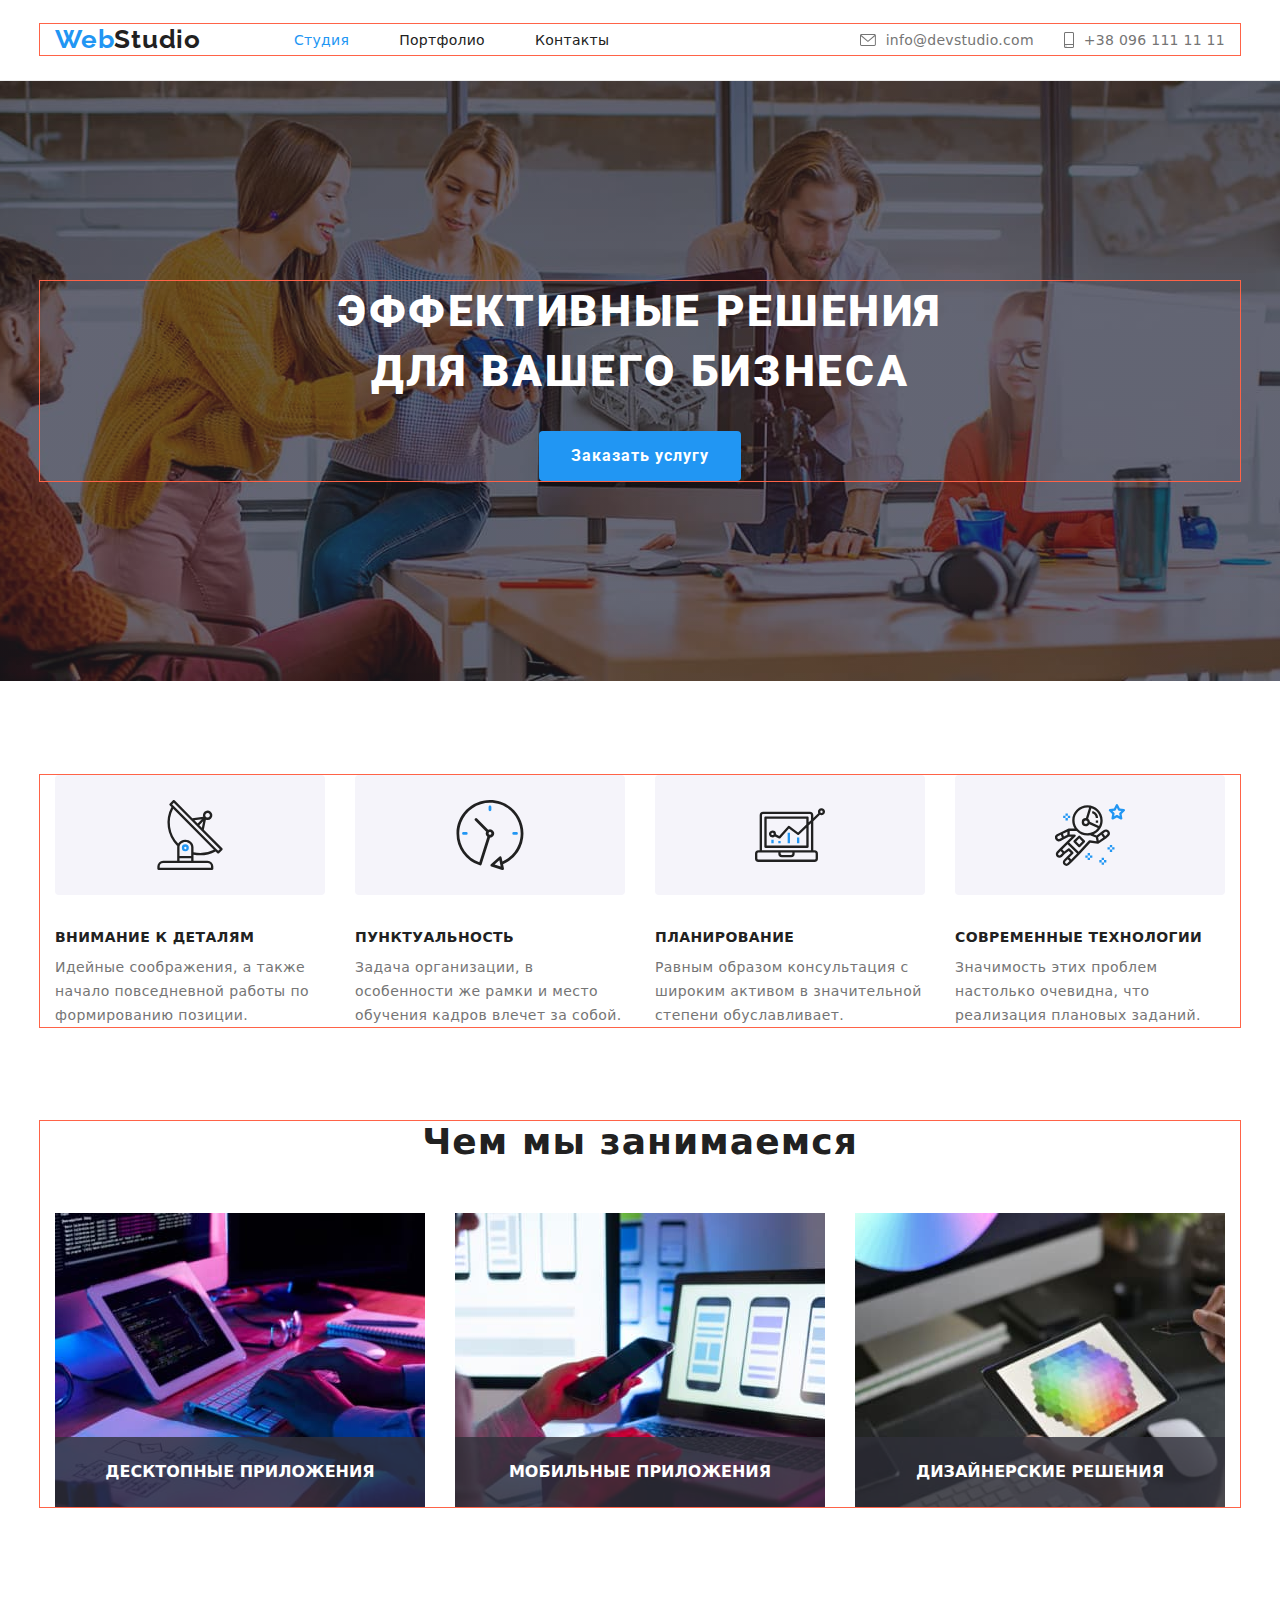
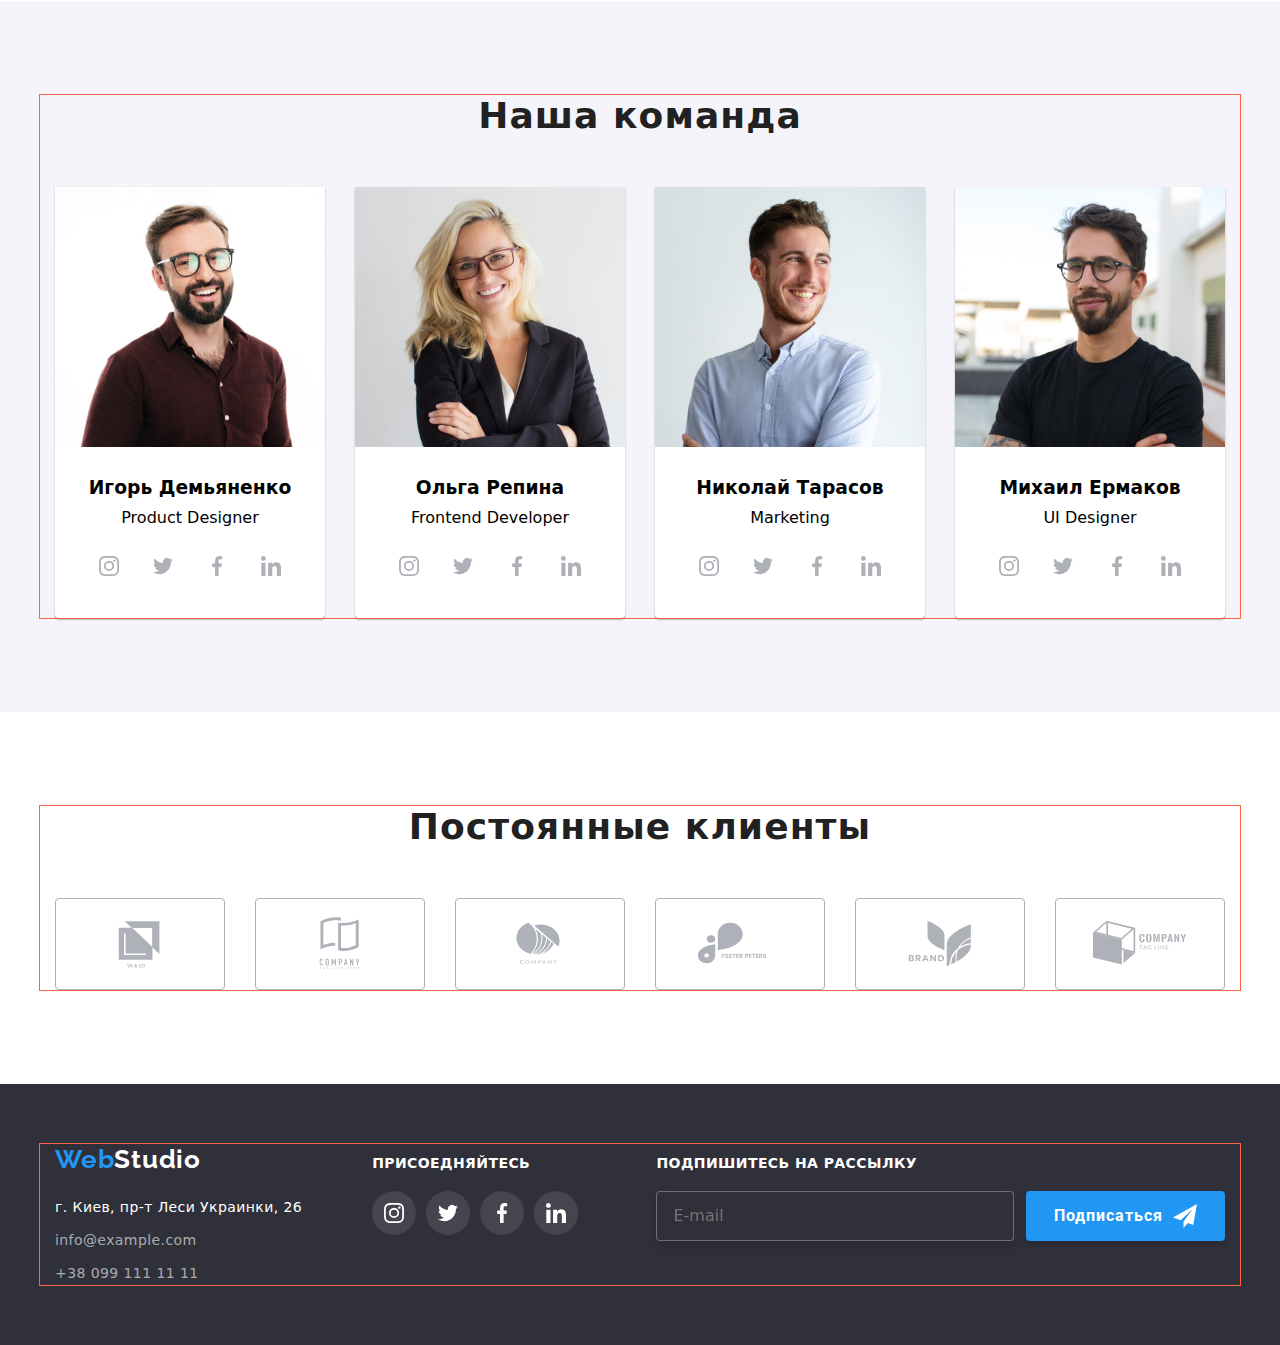
==== commit 399c56ee: "sass fixed" ====
--- a/index.html
+++ b/index.html
@@ -1140,19 +1140,19 @@
             <span class="label__text"> Комментарий </span>
           </label>
 
-          <label class="label-checkbbox">
+          <label class="label-checkbox">
             <input
-              class="label-checkbbox__input"
+              class="label-checkbox__input"
               type="checkbox"
               name="usr-agr"
               required
               value="agr"
             />
             Соглашаюсь с рассылкой и принимаю
-            <span class="label-checkbbox__text">
-              <a class="label-checkbbox__link" href="">Условия договора</a>
+            <span class="label-checkbox__text">
+              <a class="label-checkbox__link" href="">Условия договора</a>
             </span>
-            <span class="label-checkbbox__icon"></span>
+            <span class="label-checkbox__icon"></span>
           </label>
 
           <button class="button form-modal__button" type="submit">Отправить</button>
--- a/css/styles.css
+++ b/css/styles.css
@@ -932,28 +932,28 @@
 
 /* ------------ Portfolio ------------ */
 
-.portfolio {
+/* .portfolio {
   padding-top: 94px;
   padding-bottom: 94px;
-}
-.projects .title {
+} */
+/* .projects .title {
   font-weight: 700;
   font-size: 18px;
   line-height: 2;
   letter-spacing: 0.06em;
   color: var(--title-text-color);
-}
-.projects .project-unit {
+} */
+/* .projects .project-unit {
   font-size: 16px;
   line-height: 1.88;
   color: var(--primary-text-color);
-}
-.projects-filter.list {
+} */
+/* .projects-filter.list {
   display: flex;
   justify-content: center;
   margin-bottom: 50px;
-}
-.filter-item:last-of-type {
+} */
+/* .filter-item:last-of-type {
   margin-right: 0px;
 }
 .projects-filter.list > .item:nth-child(5) {
@@ -961,8 +961,8 @@
 }
 .filter-item {
   margin-right: 8px;
-}
-.filter-button {
+} */
+/* .filter-button {
   background-color: rgba(245, 244, 250, 1);
   border: none;
   border-radius: 4px;
@@ -976,45 +976,45 @@
   cursor: pointer;
   transition: background-color 250ms cubic-bezier(0.4, 0, 0.2, 1),
     box-shadow 250ms cubic-bezier(0.4, 0, 0.2, 1), color 250ms cubic-bezier(0.4, 0, 0.2, 1);
-}
-.filter-button:hover,
+} */
+/* .filter-button:hover,
 .filter-button:focus {
   background-color: var(--accent-color);
   box-shadow: 0px 3px 1px rgba(0, 0, 0, 0.1), 0px 1px 2px rgba(0, 0, 0, 0.08),
     0px 2px 2px rgba(0, 0, 0, 0.12);
   color: var(--white-color);
-}
-.projects.list {
+} */
+/* .projects.list {
   display: flex;
   flex-wrap: wrap;
 
   margin-right: calc(-1 * var(--item-gap));
   margin-bottom: calc(-1 * var(--item-gap));
-}
-.projects.list > .item {
+} */
+/* .projects.list > .item {
   flex-basis: calc(
     (100% / var(--portfolio-card-box-nmbr-row) - (var(--portfolio-card-box-nmbr-row) - 1))
   );
   margin-right: var(--item-gap);
   margin-bottom: var(--item-gap);
-}
-.projects.list .item .title {
+} */
+/* .projects.list .item .title {
   margin-bottom: 4px;
-}
-.project-card {
+} */
+/* .project-card {
   display: block;
   transition: box-shadow 250ms var(--timing-func);
-}
-.project-card:hover,
+} */
+/* .project-card:hover,
 .project-card:focus {
   box-shadow: 0px 1px 1px rgba(0, 0, 0, 0.12), 0px 4px 4px rgba(0, 0, 0, 0.06),
     1px 4px 6px rgba(0, 0, 0, 0.16);
-}
-.prj-thumb {
+} */
+/* .prj-thumb {
   position: relative;
   overflow: hidden;
-}
-.prj-dscrpt {
+} */
+/* .prj-dscrpt {
   position: absolute;
   width: 100%;
   height: 100%;
@@ -1025,28 +1025,28 @@
 
   transform: translateY(100%);
   transition: transform 250ms var(--timing-func);
-}
-.project-card:hover .prj-dscrpt,
+} */
+/* .project-card:hover .prj-dscrpt,
 .project-card:focus .prj-dscrpt {
   transform: translateY(0);
-}
-.prj-dscrpt > p {
+} */
+/* .prj-dscrpt > p {
   font-size: 18px;
   font-weight: 400;
   line-height: calc(28 / 18);
   color: var(--white-color);
   opacity: 0;
   transition: opacity 250ms var(--timing-func) 250ms;
-}
-.project-card:hover .prj-dscrpt > p,
+} */
+/* .project-card:hover .prj-dscrpt > p,
 .project-card:focus .prj-dscrpt > p {
   opacity: 1;
-}
-.card-label {
+} */
+/* .card-label {
   padding: 20px 24px;
   border: 1px solid var(--minor-bgc);
   border-top: none;
-}
+} */
 
 /* ------------ Backdrop Modal BEM ------------ */
 
@@ -1063,7 +1063,7 @@
 
 /* ------------ Backdrop Modal ------------ */
 
-.backdrop {
+/* .backdrop {
   position: fixed;
   top: 0;
   left: 0;
@@ -1075,12 +1075,12 @@
   background-color: var(--dropbox-bgc);
   opacity: 1;
   transition: opacity 250ms var(--timing-func);
-}
-.backdrop.is-hidden {
+} */
+/* .backdrop.is-hidden {
   opacity: 0;
   pointer-events: none;
-}
-.modal {
+} */
+/* .modal {
   position: absolute;
   top: 50%;
   left: 50%;
@@ -1097,12 +1097,12 @@
     0px 2px 1px rgba(0, 0, 0, 0.2);
   border-radius: 4px;
   background-color: var(--modal-bgc);
-}
-.backdrop.is-hidden .modal {
+} */
+/* .backdrop.is-hidden .modal {
   opacity: 0;
   transform: translate(-50%, -50%) scale(1.2);
-}
-.mdl-close {
+} */
+/* .mdl-close {
   position: absolute;
   top: 0;
   right: 0;
@@ -1121,12 +1121,12 @@
   color: var(--black-color);
   fill: currentColor;
   transition: fill 250ms var(--timing-func);
-}
-.mdl-close:hover,
+} */
+/* .mdl-close:hover,
 .mdl-close:focus {
   fill: var(--accent-color);
   cursor: pointer;
-}
+} */
 
 /* ------------ Backdrop Modal Form BEM ------------ */
 
@@ -1165,11 +1165,11 @@
 
 /* ------------ Backdrop Modal Form ------------ */
 
-.form-mdl {
+/* .form-mdl {
   height: 100%;
   padding: 0;
   text-align: center;
-}
+} */
 .form-mdl b {
   display: block;
   margin-bottom: 12px;
@@ -1181,29 +1181,29 @@
   letter-spacing: 0.03em;
   color: var(--title-text-color);
 }
-.form-field {
+/* .form-field {
   position: relative;
   display: flex;
   flex-direction: column-reverse;
   margin-bottom: 10px;
-}
-.form-label {
+} */
+/* .form-label {
   margin-bottom: 4px;
   text-align: left;
   font-weight: 400;
   font-size: 12px;
   line-height: calc(14 / 12);
   letter-spacing: 0.01em;
-}
-.form-input {
+} */
+/* .form-input {
   height: 40px;
   padding-left: 42px;
   color: var(--primary-text-color);
   border: 1px solid rgba(33, 33, 33, 0.2);
   border-radius: 4px;
   transition: border 250ms var(--timing-func);
-}
-.form-field:focus-within .form-input,
+} */
+/* .form-field:focus-within .form-input,
 .form-field:focus-within .textarea,
 .form-field:hover .form-input,
 .form-field:hover .textarea {
@@ -1212,8 +1212,8 @@
   border: 1px solid var(--accent-color);
   border-radius: 4px;
   cursor: pointer;
-}
-.textarea {
+} */
+/* .textarea {
   resize: none;
   width: 100%;
   height: 120px;
@@ -1222,8 +1222,8 @@
   border: 1px solid rgba(33, 33, 33, 0.2);
   border-radius: 4px;
   transition: border 250ms var(--timing-func);
-}
-.form-icon {
+} */
+/* .form-icon {
   position: absolute;
   top: 50%;
   left: 12px;
@@ -1231,16 +1231,16 @@
   color: var(--black-color);
   fill: currentColor;
   transition: fill 250ms var(--timing-func);
-}
-.form-svg {
+} */
+/* .form-svg {
   width: 18px;
   height: 18px;
-}
-.form-field:focus-within > .form-icon,
+} */
+/* .form-field:focus-within > .form-icon,
 .form-field:hover > .form-icon {
   fill: var(--accent-color);
-}
-.chckbx {
+} */
+/* .chckbx {
   display: flex;
   flex-direction: row;
   justify-content: end;
@@ -1258,8 +1258,8 @@
   line-height: calc(24 / 14);
   letter-spacing: 0.03em;
   color: var(--primary-text-color);
-}
-.checkbox {
+} */
+/* .checkbox {
   position: absolute;
   appearance: none;
 
@@ -1273,24 +1273,24 @@
   clip-path: inset(100%);
   clip: rect(0 0 0 0);
   overflow: hidden;
-}
-.arg-link {
+} */
+/* .arg-link {
   outline: 0;
   outline-offset: 0;
   text-decoration-line: underline;
   color: var(--accent-color);
   margin-left: 4px;
-}
-.checkbox-agr {
+} */
+/* .checkbox-agr {
   opacity: 0.6;
   transition: opacity 250ms var(--timing-func);
-}
-.checkbox:focus-within + .checkbox-agr,
+} */
+/* .checkbox:focus-within + .checkbox-agr,
 .checkbox:hover + .checkbox-agr {
   opacity: 1;
   cursor: pointer;
-}
-.checkbox-icon {
+} */
+/* .checkbox-icon {
   position: absolute;
   top: 4px;
   left: 0;
@@ -1303,22 +1303,22 @@
   background-size: contain;
   background-origin: content-box;
   transition: background-color 250ms var(--timing-func), background-image 250ms var(--timing-func);
-}
-.checkbox:focus-within ~ .checkbox-icon,
+} */
+/* .checkbox:focus-within ~ .checkbox-icon,
 .checkbox:hover ~ .checkbox-icon {
   background-image: url("data:image/svg+xml,%3Csvg width='16' height='15' fill='none' xmlns='http://www.w3.org/2000/svg'%3E%3Cpath d='M14.222 1.667v11.666H1.778V1.667h12.444Zm0-1.667H1.778C.8 0 0 .75 0 1.667v11.666C0 14.25.8 15 1.778 15h12.444C15.2 15 16 14.25 16 13.333V1.667C16 .75 15.2 0 14.222 0Z' fill='%232196F3'/%3E%3C/svg%3E");
   background-position: center;
   background-size: contain;
   background-origin: content-box;
   cursor: pointer;
-}
-.checkbox:checked ~ .checkbox-icon {
+} */
+/* .checkbox:checked ~ .checkbox-icon {
   background-color: var(--accent-color);
   background-image: url("data:image/svg+xml,%3Csvg width='15' height='15' fill='none' xmlns='http://www.w3.org/2000/svg'%3E%3Cpath d='m2.957 7.752-.069-.066-.069.065-.888.842-.076.072.076.073 3.496 3.334.069.066.069-.066 7.504-7.158.076-.073-.076-.072-.882-.841-.069-.066-.069.066-6.553 6.246-2.539-2.422Z' fill='%23fff' stroke='%23fff' stroke-width='.2'/%3E%3C/svg%3E");
   background-position: center;
   background-size: contain;
   border-radius: 2px;
-}
+} */
 .order-button.agr {
   opacity: 0.6;
   transition: opacity 250ms var(--timing-func);
--- a/css/master.min.css
+++ b/css/master.min.css
@@ -1,2 +1,2 @@
-/*! modern-normalize v1.1.0 | MIT License | https://github.com/sindresorhus/modern-normalize */*,::before,::after{-webkit-box-sizing:border-box;box-sizing:border-box}html{line-height:1.15;-webkit-text-size-adjust:100%;-moz-tab-size:4;-o-tab-size:4;tab-size:4}body{margin:0;font-family:system-ui,-apple-system,"Segoe UI",Roboto,Helvetica,Arial,sans-serif,"Apple Color Emoji","Segoe UI Emoji"}hr{height:0;color:inherit}abbr[title]{-webkit-text-decoration:underline dotted;text-decoration:underline dotted}b,strong{font-weight:bolder}code,kbd,samp,pre{font-family:ui-monospace, SFMono-Regular, Consolas, 'Liberation Mono', Menlo, monospace;font-size:1em}small{font-size:80%}sub,sup{font-size:75%;line-height:0;position:relative;vertical-align:baseline}sub{bottom:-0.25em}sup{top:-0.5em}table{text-indent:0;border-color:inherit}button,input,optgroup,select,textarea{font-family:inherit;font-size:100%;line-height:1.15;margin:0}button,select{text-transform:none}button,[type='button'],[type='reset'],[type='submit']{-webkit-appearance:button}::-moz-focus-inner{border-style:none;padding:0}:-moz-focusring{outline:1px dotted ButtonText}:-moz-ui-invalid{box-shadow:none}legend{padding:0}progress{vertical-align:baseline}::-webkit-inner-spin-button,::-webkit-outer-spin-button{height:auto}[type='search']{-webkit-appearance:textfield;outline-offset:-2px}::-webkit-search-decoration{-webkit-appearance:none}::-webkit-file-upload-button{-webkit-appearance:button;font:inherit}summary{display:list-item}h1,h2,h3,h4,h5,h6,p,ul,ol,li{margin:0;padding:0}ul,ol{list-style:none}a{text-decoration:none}img{display:block;max-width:100%;height:auto;margin:0}.container{width:1200px;padding-left:15px;padding-right:15px;margin-left:auto;margin-right:auto;outline:1px solid tomato}.about__title{position:absolute;width:1px;height:1px;margin:-1px;border:0;padding:0;white-space:nowrap;-webkit-clip-path:inset(100%);clip-path:inset(100%);clip:rect(0 0 0 0);overflow:hidden}.header{padding-top:24px;padding-bottom:25px;position:fixed;width:100%;top:0;left:0;font-style:normal;font-weight:500;font-size:14px;line-height:calc(16 / 14);letter-spacing:0.02em;background-color:#fff;border-bottom:1px solid #ececec;z-index:1}.header__container{display:-webkit-box;display:-ms-flexbox;display:flex;-webkit-box-align:center;-ms-flex-align:center;align-items:center}.header-studio-contacts{display:-webkit-box;display:-ms-flexbox;display:flex;-ms-flex-wrap:nowrap;flex-wrap:nowrap;width:-webkit-fit-content;width:-moz-fit-content;width:fit-content;margin-left:auto}.header-studio-contacts__item:not(:last-child){margin-right:30px}.header-studio-contacts__link{display:-webkit-box;display:-ms-flexbox;display:flex;padding:0;-webkit-box-align:center;-ms-flex-align:center;align-items:center;color:#757575;fill:currentColor;-webkit-transition:color 250ms cubic-bezier(0.4, 0, 0.2, 1);transition:color 250ms cubic-bezier(0.4, 0, 0.2, 1)}.header-studio-contacts__link:hover,.header-studio-contacts__link:focus{color:#2196f3}.header-studio-contacts__icon{margin-right:10px}.site-nav{display:-webkit-box;display:-ms-flexbox;display:flex}.site-nav__logo{color:#212121}.site-nav__list{display:-webkit-box;display:-ms-flexbox;display:flex;-webkit-box-align:center;-ms-flex-align:center;align-items:center;margin-left:93px;padding:0}.site-nav__item:not(:last-child){margin-right:50px}.site-nav__link{position:relative;display:block;color:#212121;-webkit-transition:color 250ms cubic-bezier(0.4, 0, 0.2, 1);transition:color 250ms cubic-bezier(0.4, 0, 0.2, 1)}.site-nav__link:hover,.site-nav__link:focus{color:#2196f3}.site-nav__link--active{color:#2196f3}.site-nav__link--active::after{content:'';display:block;position:absolute;left:0;bottom:-33px;width:100%;height:4px;border-radius:2px;background-color:#2196f3;-webkit-transform:scaleX(0);transform:scaleX(0);-webkit-animation-name:barScale;animation-name:barScale;-webkit-animation-duration:1000ms;animation-duration:1000ms;-webkit-animation-timing-function:cubic-bezier(0.4, 0, 0.2, 1);animation-timing-function:cubic-bezier(0.4, 0, 0.2, 1);-webkit-animation-iteration-count:1;animation-iteration-count:1;-webkit-animation-direction:normal;animation-direction:normal;-webkit-animation-play-state:running;animation-play-state:running;-webkit-animation-delay:250ms;animation-delay:250ms;-webkit-animation-fill-mode:forwards;animation-fill-mode:forwards}@-webkit-keyframes barScale{0%{-webkit-transform:scaleX(0);transform:scaleX(0)}50%{-webkit-transform:scaleX(1.2);transform:scaleX(1.2)}100%{-webkit-transform:scaleX(1);transform:scaleX(1)}}@keyframes barScale{0%{-webkit-transform:scaleX(0);transform:scaleX(0)}50%{-webkit-transform:scaleX(1.2);transform:scaleX(1.2)}100%{-webkit-transform:scaleX(1);transform:scaleX(1)}}.logo{font-family:'Raleway';font-style:normal;font-weight:700;font-size:26px;line-height:calc(31 / 26);letter-spacing:0.03em}.logo__accent{color:#2196f3}.social-netwrk__list{display:-webkit-box;display:-ms-flexbox;display:flex;padding:0;width:-webkit-fit-content;width:-moz-fit-content;width:fit-content;height:44px}.social-netwrk__item:not(:last-of-type){margin-right:10px}.social-netwrk__link{display:-webkit-box;display:-ms-flexbox;display:flex;-webkit-box-pack:center;-ms-flex-pack:center;justify-content:center;-webkit-box-align:center;-ms-flex-align:center;align-items:center;width:44px;height:44px;border-radius:50%;-webkit-transition:color 250ms cubic-bezier(0.4, 0, 0.2, 1),background-color 250ms cubic-bezier(0.4, 0, 0.2, 1),fill 250ms cubic-bezier(0.4, 0, 0.2, 1);transition:color 250ms cubic-bezier(0.4, 0, 0.2, 1),background-color 250ms cubic-bezier(0.4, 0, 0.2, 1),fill 250ms cubic-bezier(0.4, 0, 0.2, 1)}.social-netwrk__icon{width:20px;height:20px}.clients--logo-1{background-image:url("../../images/svg/icons/logo-1.svg");background-position:center;background-repeat:no-repeat;background-size:contain}.clients--logo-2{background-image:url("../../images/svg/icons/logo-2.svg");background-position:center;background-repeat:no-repeat;background-size:contain}.clients--logo-3{background-image:url("../../images/svg/icons/logo-3.svg");background-position:center;background-repeat:no-repeat;background-size:contain}.clients--logo-4{background-image:url("../../images/svg/icons/logo-4.svg");background-position:center;background-repeat:no-repeat;background-size:contain}.clients--logo-5{background-image:url("../../images/svg/icons/logo-5.svg");background-position:center;background-repeat:no-repeat;background-size:contain}.clients--logo-6{background-image:url("../../images/svg/icons/logo-6.svg");background-position:center;background-repeat:no-repeat;background-size:contain}.section__title{text-align:center;font-weight:700;font-size:36px;line-height:calc(42 / 36);letter-spacing:0.03em;color:#212121}.hero__overlay{padding:200px 0px;background-color:#2f303a;max-width:1600px;min-height:600px;margin-left:auto;margin-right:auto;background-image:-webkit-gradient(linear, left top, right top, from(rgba(47,48,58,0.4)), to(rgba(47,48,58,0.4))),url("../images/banner/Img.jpg");background-image:linear-gradient(to right, rgba(47,48,58,0.4), rgba(47,48,58,0.4)),url("../images/banner/Img.jpg");background-size:cover;background-repeat:no-repeat;background-position:center}.hero__container{text-align:center}.hero__title{margin-bottom:30px;font-family:'Roboto';font-style:normal;font-weight:900;font-size:44px;line-height:calc(60 / 44);text-align:center;letter-spacing:0.06em;text-transform:uppercase;color:#fff}.hero__button{background:#2196f3;font-family:inherit;font-style:normal;font-weight:700;font-size:16px;line-height:1.88;letter-spacing:0.06em;-webkit-box-shadow:0px 4px 4px rgba(0,0,0,0.15);box-shadow:0px 4px 4px rgba(0,0,0,0.15);cursor:pointer;display:inline-block;min-width:200px;-webkit-box-align:center;-ms-flex-align:center;align-items:center;text-align:center;border:none;border-radius:4px;padding:10px 32px}.about{padding-top:94px;padding-bottom:94px}.about__sub-title{margin-bottom:10px;font-weight:700;font-size:14px;line-height:calc(16 / 14);letter-spacing:0.03em;text-transform:uppercase;color:#212121}.about__text{padding:0;margin:0;font-style:normal;font-weight:400;font-size:14px;line-height:calc(24 / 14);letter-spacing:0.03em;color:#757575}.about__list{display:-webkit-box;display:-ms-flexbox;display:flex;-ms-flex-wrap:wrap;flex-wrap:wrap}.about__item{-ms-flex-preferred-size:calc((100% - 90px) / 4);flex-basis:calc((100% - 90px) / 4)}.about__item:not(:last-child){margin-right:30px}.about__body{display:inline-block;padding:25px 100px;margin-bottom:30px;background-color:#f5f4fa;border-radius:4px}.about__icon{width:70px;height:70px}.about__icon--antenna{background-image:url("../../images/svg/icons/antenna.svg");background-position:center;background-repeat:no-repeat;background-size:contain}.about__icon--astronaut{background-image:url("../../images/svg/icons/astronaut.svg");background-position:center;background-repeat:no-repeat;background-size:contain}.about__icon--clock{background-image:url("../../images/svg/icons/clock.svg");background-position:center;background-repeat:no-repeat;background-size:contain}.about__icon--diagram{background-image:url("../../images/svg/icons/diagram.svg");background-position:center;background-repeat:no-repeat;background-size:contain}.profile{padding-bottom:94px}.profile__title{margin-bottom:50px}.profile__list{display:-webkit-box;display:-ms-flexbox;display:flex;-ms-flex-wrap:wrap;flex-wrap:wrap}.profile__item{width:calc((100% - 60px) / 3);margin-bottom:0}.profile__item:not(:last-child){margin-right:30px}.profile__thumb{position:relative}.profile__text{position:absolute;bottom:0;left:0;display:-webkit-box;display:-ms-flexbox;display:flex;-webkit-box-pack:center;-ms-flex-pack:center;justify-content:center;-webkit-box-align:center;-ms-flex-align:center;align-items:center;height:70px;width:100%;padding:0;margin:0;font-weight:700;text-transform:uppercase;color:#fff;background-color:rgba(47,48,58,0.8)}.team{padding-top:94px;padding-bottom:94px;background-color:#f5f4fa}.team__title{margin-bottom:50px}.team__list{display:-webkit-box;display:-ms-flexbox;display:flex;-ms-flex-wrap:wrap;flex-wrap:wrap;padding:0}.team__item{background:#fff;-webkit-box-shadow:0px 1px 3px rgba(0,0,0,0.12),0px 1px 1px rgba(0,0,0,0.14),0px 2px 1px rgba(0,0,0,0.2);box-shadow:0px 1px 3px rgba(0,0,0,0.12),0px 1px 1px rgba(0,0,0,0.14),0px 2px 1px rgba(0,0,0,0.2);border-radius:0px 0px 4px 4px;text-align:center}.team__item:not(:last-child){margin-right:30px}.team__card{display:-ms-grid;display:grid;-webkit-box-pack:center;-ms-flex-pack:center;justify-content:center}.team__card{padding-top:30px;padding-bottom:30px}.team__sub-title{margin-bottom:10px}.team__position{font-size:16px;line-height:1.18;padding:0;margin:0px 0px 16px 0px;margin-bottom:16px}.team-social-netwrk__link{background-color:#fff;color:#afb1b8;fill:currentColor}.team-social-netwrk__link:hover,.team-social-netwrk__link:focus{background-color:#2196f3;fill:#fff}.clients{padding-top:94px;padding-bottom:94px}.clients__container{text-align:center}.clients__title{margin-bottom:50px}.clients__list{display:-webkit-box;display:-ms-flexbox;display:flex;-webkit-box-pack:center;-ms-flex-pack:center;justify-content:center}.clients__item{width:100%}.clients__item:not(:last-child){margin-right:30px}.clients__link{display:-webkit-inline-box;display:-ms-inline-flexbox;display:inline-flex;-webkit-box-pack:center;-ms-flex-pack:center;justify-content:center;-webkit-box-align:center;-ms-flex-align:center;align-items:center;width:170px;height:92px;border:1px solid #afb1b8;border-radius:4px;cursor:pointer;color:#afb1b8;fill:currentColor;-webkit-transition:color 250ms cubic-bezier(0.4, 0, 0.2, 1),border-color 250ms cubic-bezier(0.4, 0, 0.2, 1),fill 250ms cubic-bezier(0.4, 0, 0.2, 1);transition:color 250ms cubic-bezier(0.4, 0, 0.2, 1),border-color 250ms cubic-bezier(0.4, 0, 0.2, 1),fill 250ms cubic-bezier(0.4, 0, 0.2, 1)}.clients__link:hover,.clients__link:focus{border-color:#2196f3;fill:#2196f3}.clients__icon{width:106px;height:60px}.footer{padding-top:60px;padding-bottom:60px;background-color:#2f303a}.footer__container{display:-webkit-box;display:-ms-flexbox;display:flex;-webkit-box-align:baseline;-ms-flex-align:baseline;align-items:baseline}.footer__logo{color:#fff}.footer__contacts{margin-right:70px}.footer-studio-contacts{margin-top:20px}.footer-studio-contacts__list{display:block}.footer-studio-contacts__item:not(:last-child){margin-bottom:9px}.footer-studio-contacts__addr{font-style:normal;font-weight:400;font-size:14px;line-height:calc(24 / 14);letter-spacing:0.03em;color:#fff;-webkit-transition:color 250ms cubic-bezier(0.4, 0, 0.2, 1);transition:color 250ms cubic-bezier(0.4, 0, 0.2, 1)}.footer-studio-contacts__addr:hover,.footer-studio-contacts__addr:focus{color:#2196f3}.footer-studio-contacts__link{font-style:normal;font-weight:400;font-size:14px;line-height:calc(24 / 14);letter-spacing:0.03em;color:#ffffff99}.footer-studio-contacts__link:hover,.footer-studio-contacts__link:focus{color:#2196f3}.follow__text{font-style:normal;font-weight:700;font-size:14px;line-height:calc(16 / 14);letter-spacing:0.03em;text-transform:uppercase;color:#fff}.footer-social-netwrk__list{margin-top:20px}.footer-social-netwrk__link{background-color:#ffffff1a;color:#fff;fill:currentColor}.footer-social-netwrk__link:hover,.footer-social-netwrk__link:focus{background-color:#2196f3}.sbscrb{display:block;margin-right:0;margin-left:auto}.sbscrb__text{margin-bottom:20px;font-weight:700;font-size:14px;line-height:calc(16 / 14);letter-spacing:0.03em;text-transform:uppercase;color:#fff}.button{font-style:normal;font-weight:700;font-size:16px;line-height:calc(30 / 16);display:-webkit-box;display:-ms-flexbox;display:flex;-webkit-box-align:center;-ms-flex-align:center;align-items:center;text-align:center;letter-spacing:0.06em;padding-top:10px;padding-bottom:10px;-webkit-box-pack:center;-ms-flex-pack:center;justify-content:center;outline:0;outline-offset:0;border:none;-webkit-box-shadow:0px 4px 4px rgba(0,0,0,0.15);box-shadow:0px 4px 4px rgba(0,0,0,0.15);border-radius:4px;color:#fff;background-color:#2196f3}.form-sbscrb{display:-webkit-box;display:-ms-flexbox;display:flex;width:100%}.form-sbscrb__label{display:block;width:358px;height:50px;margin-bottom:0;font-weight:400;font-size:16px;line-height:calc(20 / 16);display:-webkit-box;display:-ms-flexbox;display:flex;-webkit-box-align:center;-ms-flex-align:center;align-items:center;letter-spacing:0.03em;background-color:#2f303a;color:#ffffff99;border:1px solid rgba(255,255,255,0.3);-webkit-filter:drop-shadow(0px 4px 4px rgba(0,0,0,0.15));filter:drop-shadow(0px 4px 4px rgba(0,0,0,0.15));border-radius:4px}.form-sbscrb__input{display:block;outline:0;outline-offset:0;border:none;padding-left:16px;background-color:inherit;color:#fff}.form-sbscrb-button{margin-left:12px;padding-left:28px;padding-right:28px}.form-sbscrb-button__text{display:inline-block;margin-right:10px;padding:0}.form-sbscrb-button__icon{width:24px;height:24px}
+/*! modern-normalize v1.1.0 | MIT License | https://github.com/sindresorhus/modern-normalize */*,::before,::after{-webkit-box-sizing:border-box;box-sizing:border-box}html{line-height:1.15;-webkit-text-size-adjust:100%;-moz-tab-size:4;-o-tab-size:4;tab-size:4}body{margin:0;font-family:system-ui,-apple-system,"Segoe UI",Roboto,Helvetica,Arial,sans-serif,"Apple Color Emoji","Segoe UI Emoji"}hr{height:0;color:inherit}abbr[title]{-webkit-text-decoration:underline dotted;text-decoration:underline dotted}b,strong{font-weight:bolder}code,kbd,samp,pre{font-family:ui-monospace, SFMono-Regular, Consolas, 'Liberation Mono', Menlo, monospace;font-size:1em}small{font-size:80%}sub,sup{font-size:75%;line-height:0;position:relative;vertical-align:baseline}sub{bottom:-0.25em}sup{top:-0.5em}table{text-indent:0;border-color:inherit}button,input,optgroup,select,textarea{font-family:inherit;font-size:100%;line-height:1.15;margin:0}button,select{text-transform:none}button,[type='button'],[type='reset'],[type='submit']{-webkit-appearance:button}::-moz-focus-inner{border-style:none;padding:0}:-moz-focusring{outline:1px dotted ButtonText}:-moz-ui-invalid{box-shadow:none}legend{padding:0}progress{vertical-align:baseline}::-webkit-inner-spin-button,::-webkit-outer-spin-button{height:auto}[type='search']{-webkit-appearance:textfield;outline-offset:-2px}::-webkit-search-decoration{-webkit-appearance:none}::-webkit-file-upload-button{-webkit-appearance:button;font:inherit}summary{display:list-item}h1,h2,h3,h4,h5,h6,p,ul,ol,li{margin:0;padding:0}ul,ol{list-style:none}a{text-decoration:none}img{display:block;max-width:100%;height:auto;margin:0}.container{width:1200px;padding-left:15px;padding-right:15px;margin-left:auto;margin-right:auto;outline:1px solid tomato}.about__title,.portfolio__title{position:absolute;width:1px;height:1px;margin:-1px;border:0;padding:0;white-space:nowrap;-webkit-clip-path:inset(100%);clip-path:inset(100%);clip:rect(0 0 0 0);overflow:hidden}.logo{font-family:'Raleway';font-style:normal;font-weight:700;font-size:26px;line-height:calc(31 / 26);letter-spacing:0.03em}.logo__accent{color:#2196f3}.social-netwrk__list{display:-webkit-box;display:-ms-flexbox;display:flex;padding:0;width:-webkit-fit-content;width:-moz-fit-content;width:fit-content;height:44px}.social-netwrk__item:not(:last-of-type){margin-right:10px}.social-netwrk__link{display:-webkit-box;display:-ms-flexbox;display:flex;-webkit-box-pack:center;-ms-flex-pack:center;justify-content:center;-webkit-box-align:center;-ms-flex-align:center;align-items:center;width:44px;height:44px;border-radius:50%;-webkit-transition:color 250ms cubic-bezier(0.4, 0, 0.2, 1),background-color 250ms cubic-bezier(0.4, 0, 0.2, 1),fill 250ms cubic-bezier(0.4, 0, 0.2, 1);transition:color 250ms cubic-bezier(0.4, 0, 0.2, 1),background-color 250ms cubic-bezier(0.4, 0, 0.2, 1),fill 250ms cubic-bezier(0.4, 0, 0.2, 1)}.social-netwrk__icon{width:20px;height:20px}.clients--logo-1{background-image:url("../../images/svg/icons/logo-1.svg");background-position:center;background-repeat:no-repeat;background-size:contain}.clients--logo-2{background-image:url("../../images/svg/icons/logo-2.svg");background-position:center;background-repeat:no-repeat;background-size:contain}.clients--logo-3{background-image:url("../../images/svg/icons/logo-3.svg");background-position:center;background-repeat:no-repeat;background-size:contain}.clients--logo-4{background-image:url("../../images/svg/icons/logo-4.svg");background-position:center;background-repeat:no-repeat;background-size:contain}.clients--logo-5{background-image:url("../../images/svg/icons/logo-5.svg");background-position:center;background-repeat:no-repeat;background-size:contain}.clients--logo-6{background-image:url("../../images/svg/icons/logo-6.svg");background-position:center;background-repeat:no-repeat;background-size:contain}.section__title{text-align:center;font-weight:700;font-size:36px;line-height:calc(42 / 36);letter-spacing:0.03em;color:#212121}.button{font-family:'Roboto';font-style:normal;font-weight:700;font-size:16px;line-height:calc(30 / 16);display:-webkit-box;display:-ms-flexbox;display:flex;-webkit-box-align:center;-ms-flex-align:center;align-items:center;text-align:center;letter-spacing:0.06em;padding-top:10px;padding-bottom:10px;-webkit-box-pack:center;-ms-flex-pack:center;justify-content:center;outline:0;outline-offset:0;border:none;-webkit-box-shadow:0px 4px 4px rgba(0,0,0,0.15);box-shadow:0px 4px 4px rgba(0,0,0,0.15);border-radius:4px;color:#fff;background-color:#2196f3}.backdrop{position:fixed;top:0;left:0;z-index:2;width:100%;height:100%;background-color:rgba(0,0,0,0.1);opacity:1;-webkit-transition:opacity 250ms cubic-bezier(0.4, 0, 0.2, 1);transition:opacity 250ms cubic-bezier(0.4, 0, 0.2, 1)}.is-hidden{opacity:0;pointer-events:none}.is-hidden.modal{opacity:0;-webkit-transform:translate(-50%, -50%) scale(1.2);transform:translate(-50%, -50%) scale(1.2)}.modal{position:absolute;top:50%;left:50%;width:528px;height:581px;padding:40px;opacity:1;-webkit-transform:translate(-50%, -50%) scale(1);transform:translate(-50%, -50%) scale(1);-webkit-transition:opacity 250ms var(--timing-func),-webkit-transform 250ms cubic-bezier(0.4, 0, 0.2, 1);transition:opacity 250ms var(--timing-func),-webkit-transform 250ms cubic-bezier(0.4, 0, 0.2, 1);transition:transform 250ms cubic-bezier(0.4, 0, 0.2, 1),opacity 250ms var(--timing-func);transition:transform 250ms cubic-bezier(0.4, 0, 0.2, 1),opacity 250ms var(--timing-func),-webkit-transform 250ms cubic-bezier(0.4, 0, 0.2, 1);-webkit-box-shadow:0px 1px 3px rgba(0,0,0,0.12),0px 1px 1px rgba(0,0,0,0.14),0px 2px 1px rgba(0,0,0,0.2);box-shadow:0px 1px 3px rgba(0,0,0,0.12),0px 1px 1px rgba(0,0,0,0.14),0px 2px 1px rgba(0,0,0,0.2);border-radius:4px;background-color:#fff}.modal__button{position:absolute;top:0;right:0;width:30px;height:30px;margin-top:8px;margin-right:8px;display:-webkit-box;display:-ms-flexbox;display:flex;-webkit-box-pack:center;-ms-flex-pack:center;justify-content:center;-webkit-box-align:center;-ms-flex-align:center;align-items:center;border-radius:50%;border:1px solid rgba(0,0,0,0.1);background-color:#fff;color:#212121;fill:currentColor;-webkit-transition:fill 250ms cubic-bezier(0.4, 0, 0.2, 1);transition:fill 250ms cubic-bezier(0.4, 0, 0.2, 1)}.modal__button:hover,.modal__button:focus{fill:#2196f3;cursor:pointer}.header{padding-top:24px;padding-bottom:25px;position:fixed;width:100%;top:0;left:0;font-style:normal;font-weight:500;font-size:14px;line-height:calc(16 / 14);letter-spacing:0.02em;background-color:#fff;border-bottom:1px solid #ececec;z-index:1}.header__container{display:-webkit-box;display:-ms-flexbox;display:flex;-webkit-box-align:center;-ms-flex-align:center;align-items:center}.header-studio-contacts{display:-webkit-box;display:-ms-flexbox;display:flex;-ms-flex-wrap:nowrap;flex-wrap:nowrap;width:-webkit-fit-content;width:-moz-fit-content;width:fit-content;margin-left:auto}.header-studio-contacts__item:not(:last-child){margin-right:30px}.header-studio-contacts__link{display:-webkit-box;display:-ms-flexbox;display:flex;padding:0;-webkit-box-align:center;-ms-flex-align:center;align-items:center;color:#757575;fill:currentColor;-webkit-transition:color 250ms cubic-bezier(0.4, 0, 0.2, 1);transition:color 250ms cubic-bezier(0.4, 0, 0.2, 1)}.header-studio-contacts__link:hover,.header-studio-contacts__link:focus{color:#2196f3}.header-studio-contacts__icon{margin-right:10px}.site-nav{display:-webkit-box;display:-ms-flexbox;display:flex}.site-nav__logo{color:#212121}.site-nav__list{display:-webkit-box;display:-ms-flexbox;display:flex;-webkit-box-align:center;-ms-flex-align:center;align-items:center;margin-left:93px;padding:0}.site-nav__item:not(:last-child){margin-right:50px}.site-nav__link{position:relative;display:block;color:#212121;-webkit-transition:color 250ms cubic-bezier(0.4, 0, 0.2, 1);transition:color 250ms cubic-bezier(0.4, 0, 0.2, 1)}.site-nav__link:hover,.site-nav__link:focus{color:#2196f3}.site-nav__link--active{color:#2196f3}.site-nav__link--active::after{content:'';display:block;position:absolute;left:0;bottom:-33px;width:100%;height:4px;border-radius:2px;background-color:#2196f3;-webkit-transform:scaleX(0);transform:scaleX(0);-webkit-animation-name:barScale;animation-name:barScale;-webkit-animation-duration:1000ms;animation-duration:1000ms;-webkit-animation-timing-function:cubic-bezier(0.4, 0, 0.2, 1);animation-timing-function:cubic-bezier(0.4, 0, 0.2, 1);-webkit-animation-iteration-count:1;animation-iteration-count:1;-webkit-animation-direction:normal;animation-direction:normal;-webkit-animation-play-state:running;animation-play-state:running;-webkit-animation-delay:250ms;animation-delay:250ms;-webkit-animation-fill-mode:forwards;animation-fill-mode:forwards}@-webkit-keyframes barScale{0%{-webkit-transform:scaleX(0);transform:scaleX(0)}50%{-webkit-transform:scaleX(1.2);transform:scaleX(1.2)}100%{-webkit-transform:scaleX(1);transform:scaleX(1)}}@keyframes barScale{0%{-webkit-transform:scaleX(0);transform:scaleX(0)}50%{-webkit-transform:scaleX(1.2);transform:scaleX(1.2)}100%{-webkit-transform:scaleX(1);transform:scaleX(1)}}.form-sbscrb{display:-webkit-box;display:-ms-flexbox;display:flex;width:100%}.form-sbscrb__label{display:block;width:358px;height:50px;margin-bottom:0;font-weight:400;font-size:16px;line-height:calc(20 / 16);display:-webkit-box;display:-ms-flexbox;display:flex;-webkit-box-align:center;-ms-flex-align:center;align-items:center;letter-spacing:0.03em;background-color:#2f303a;color:#ffffff99;border:1px solid rgba(255,255,255,0.3);-webkit-filter:drop-shadow(0px 4px 4px rgba(0,0,0,0.15));filter:drop-shadow(0px 4px 4px rgba(0,0,0,0.15));border-radius:4px}.form-sbscrb__input{display:block;outline:0;outline-offset:0;border:none;padding-left:16px;background-color:inherit;color:#fff}.form-sbscrb-button{margin-left:12px;padding-left:28px;padding-right:28px}.form-sbscrb-button__text{display:inline-block;margin-right:10px;padding:0}.form-sbscrb-button__icon{width:24px;height:24px}.form-modal{height:100%;padding:0;text-align:center}.form-modal__title{display:block;margin-bottom:12px;font-weight:700;font-size:19px;line-height:calc(23 / 12);text-align:center;letter-spacing:0.03em;color:#212121}.form-modal__button{margin-left:auto;margin-right:auto;padding-left:55px;padding-right:55px;opacity:0.6;-webkit-transition:opacity 250ms cubic-bezier(0.4, 0, 0.2, 1);transition:opacity 250ms cubic-bezier(0.4, 0, 0.2, 1)}.form-modal__button:hover,.form-modal__button:focus{outline:0;outline-offset:0;opacity:1;cursor:pointer}.label{position:relative;display:-webkit-box;display:-ms-flexbox;display:flex;-webkit-box-orient:vertical;-webkit-box-direction:reverse;-ms-flex-direction:column-reverse;flex-direction:column-reverse;margin-bottom:10px}.label__text{margin-bottom:4px;text-align:left;font-weight:400;font-size:12px;line-height:calc(14 / 12);letter-spacing:0.01em}.label__input{height:40px;padding-left:42px;color:#757575;border:1px solid rgba(33,33,33,0.2);border-radius:4px;-webkit-transition:border 250ms cubic-bezier(0.4, 0, 0.2, 1);transition:border 250ms cubic-bezier(0.4, 0, 0.2, 1)}.label:focus-within .label__input,.label:focus-within .label__textarea,.label:hover .label__input,.label:hover .label__textarea{outline:0;outline-offset:0;border:1px solid #2196f3;border-radius:4px;cursor:pointer}.label:focus-within .label__icon,.label:hover .label__icon{fill:#2196f3}.label__textarea{resize:none;width:100%;height:120px;padding:12px 16px;border:1px solid rgba(33,33,33,0.2);border-radius:4px;-webkit-transition:border 250ms cubic-bezier(0.4, 0, 0.2, 1);transition:border 250ms cubic-bezier(0.4, 0, 0.2, 1)}.label__icon{position:absolute;top:50%;left:12px;display:inline-block;color:#212121;fill:currentColor;-webkit-transition:fill 250ms cubic-bezier(0.4, 0, 0.2, 1);transition:fill 250ms cubic-bezier(0.4, 0, 0.2, 1)}.label__pic{width:18px;height:18px}.label-checkbox{position:relative;display:-webkit-box;display:-ms-flexbox;display:flex;-webkit-box-orient:horizontal;-webkit-box-direction:normal;-ms-flex-direction:row;flex-direction:row;-webkit-box-pack:end;-ms-flex-pack:end;justify-content:end;-webkit-box-align:center;-ms-flex-align:center;align-items:center;margin-left:auto;margin-right:auto;margin-bottom:30px;padding:0;width:423px;font-style:normal;font-weight:400;font-size:14px;line-height:calc(24 / 14);letter-spacing:0.03em;color:#757575}.label-checkbox__input{-webkit-appearance:none;-moz-appearance:none;appearance:none;width:1px;height:1px;margin:-1px;border:0;padding:0;white-space:nowrap;-webkit-clip-path:inset(100%);clip-path:inset(100%);clip:rect(0 0 0 0);overflow:hidden}.label-checkbox__input:focus-within+.label-checkbox__text,.label-checkbox__input:hover+.label-checkbox__text{opacity:1;cursor:pointer}.label-checkbox__input:focus-within ~ .label-checkbox__icon,.label-checkbox__input:hover ~ .label-checkbox__icon{background-image:url("data:image/svg+xml,%3Csvg width='16' height='15' fill='none' xmlns='http://www.w3.org/2000/svg'%3E%3Cpath d='M14.222 1.667v11.666H1.778V1.667h12.444Zm0-1.667H1.778C.8 0 0 .75 0 1.667v11.666C0 14.25.8 15 1.778 15h12.444C15.2 15 16 14.25 16 13.333V1.667C16 .75 15.2 0 14.222 0Z' fill='%232196F3'/%3E%3C/svg%3E");background-position:center;background-size:contain;background-origin:content-box;cursor:pointer}.label-checkbox__input:checked ~ .label-checkbox__icon{background-color:#2196f3;background-image:url("data:image/svg+xml,%3Csvg width='15' height='15' fill='none' xmlns='http://www.w3.org/2000/svg'%3E%3Cpath d='m2.957 7.752-.069-.066-.069.065-.888.842-.076.072.076.073 3.496 3.334.069.066.069-.066 7.504-7.158.076-.073-.076-.072-.882-.841-.069-.066-.069.066-6.553 6.246-2.539-2.422Z' fill='%23fff' stroke='%23fff' stroke-width='.2'/%3E%3C/svg%3E");background-position:center;background-size:contain;border-radius:2px}.label-checkbox__text{opacity:0.6;-webkit-transition:opacity 250ms cubic-bezier(0.4, 0, 0.2, 1);transition:opacity 250ms cubic-bezier(0.4, 0, 0.2, 1)}.label-checkbox__link{outline:0;outline-offset:0;-webkit-text-decoration-line:underline;text-decoration-line:underline;color:#2196f3;margin-left:4px}.label-checkbox__icon{position:absolute;top:4px;left:-8px;display:inline-block;width:16px;height:15px;background-image:url("data:image/svg+xml,%3Csvg width='16' height='15' xmlns='http://www.w3.org/2000/svg'%3E%3Cpath d='M14.222 1.667v11.666H1.778V1.667h12.444Zm0-1.667H1.778C.8 0 0 .75 0 1.667v11.666C0 14.25.8 15 1.778 15h12.444C15.2 15 16 14.25 16 13.333V1.667C16 .75 15.2 0 14.222 0Z'/%3E%3C/svg%3E");background-position:center;background-size:contain;background-origin:content-box;-webkit-transition:background-color 250ms cubic-bezier(0.4, 0, 0.2, 1),background-image 250ms v cubic-bezier(0.4, 0, 0.2, 1);transition:background-color 250ms cubic-bezier(0.4, 0, 0.2, 1),background-image 250ms v cubic-bezier(0.4, 0, 0.2, 1)}.footer{padding-top:60px;padding-bottom:60px;background-color:#2f303a}.footer__container{display:-webkit-box;display:-ms-flexbox;display:flex;-webkit-box-align:baseline;-ms-flex-align:baseline;align-items:baseline}.footer__logo{color:#fff}.footer__contacts{margin-right:70px}.footer-studio-contacts{margin-top:20px}.footer-studio-contacts__list{display:block}.footer-studio-contacts__item:not(:last-child){margin-bottom:9px}.footer-studio-contacts__addr{font-style:normal;font-weight:400;font-size:14px;line-height:calc(24 / 14);letter-spacing:0.03em;color:#fff;-webkit-transition:color 250ms cubic-bezier(0.4, 0, 0.2, 1);transition:color 250ms cubic-bezier(0.4, 0, 0.2, 1)}.footer-studio-contacts__addr:hover,.footer-studio-contacts__addr:focus{color:#2196f3}.footer-studio-contacts__link{font-style:normal;font-weight:400;font-size:14px;line-height:calc(24 / 14);letter-spacing:0.03em;color:#ffffff99}.footer-studio-contacts__link:hover,.footer-studio-contacts__link:focus{color:#2196f3}.follow__text{font-style:normal;font-weight:700;font-size:14px;line-height:calc(16 / 14);letter-spacing:0.03em;text-transform:uppercase;color:#fff}.footer-social-netwrk__list{margin-top:20px}.footer-social-netwrk__link{background-color:#ffffff1a;color:#fff;fill:currentColor}.footer-social-netwrk__link:hover,.footer-social-netwrk__link:focus{background-color:#2196f3}.sbscrb{display:block;margin-right:0;margin-left:auto}.sbscrb__text{margin-bottom:20px;font-weight:700;font-size:14px;line-height:calc(16 / 14);letter-spacing:0.03em;text-transform:uppercase;color:#fff}.hero__overlay{padding:200px 0px;background-color:#2f303a;max-width:1600px;min-height:600px;margin-left:auto;margin-right:auto;background-image:-webkit-gradient(linear, left top, right top, from(rgba(47,48,58,0.4)), to(rgba(47,48,58,0.4))),url("../images/banner/Img.jpg");background-image:linear-gradient(to right, rgba(47,48,58,0.4), rgba(47,48,58,0.4)),url("../images/banner/Img.jpg");background-size:cover;background-repeat:no-repeat;background-position:center}.hero__container{text-align:center}.hero__title{margin-bottom:30px;font-family:'Roboto';font-style:normal;font-weight:900;font-size:44px;line-height:calc(60 / 44);text-align:center;letter-spacing:0.06em;text-transform:uppercase;color:#fff}.hero__button{margin-left:auto;margin-right:auto;padding-left:32px;padding-right:32px;cursor:pointer}.about{padding-top:94px;padding-bottom:94px}.about__sub-title{margin-bottom:10px;font-weight:700;font-size:14px;line-height:calc(16 / 14);letter-spacing:0.03em;text-transform:uppercase;color:#212121}.about__text{padding:0;margin:0;font-style:normal;font-weight:400;font-size:14px;line-height:calc(24 / 14);letter-spacing:0.03em;color:#757575}.about__list{display:-webkit-box;display:-ms-flexbox;display:flex;-ms-flex-wrap:wrap;flex-wrap:wrap}.about__item{-ms-flex-preferred-size:calc((100% - 90px) / 4);flex-basis:calc((100% - 90px) / 4)}.about__item:not(:last-child){margin-right:30px}.about__body{display:inline-block;padding:25px 100px;margin-bottom:30px;background-color:#f5f4fa;border-radius:4px}.about__icon{width:70px;height:70px}.about__icon--antenna{background-image:url("../../images/svg/icons/antenna.svg");background-position:center;background-repeat:no-repeat;background-size:contain}.about__icon--astronaut{background-image:url("../../images/svg/icons/astronaut.svg");background-position:center;background-repeat:no-repeat;background-size:contain}.about__icon--clock{background-image:url("../../images/svg/icons/clock.svg");background-position:center;background-repeat:no-repeat;background-size:contain}.about__icon--diagram{background-image:url("../../images/svg/icons/diagram.svg");background-position:center;background-repeat:no-repeat;background-size:contain}.profile{padding-bottom:94px}.profile__title{margin-bottom:50px}.profile__list{display:-webkit-box;display:-ms-flexbox;display:flex;-ms-flex-wrap:wrap;flex-wrap:wrap}.profile__item{width:calc((100% - 60px) / 3);margin-bottom:0}.profile__item:not(:last-child){margin-right:30px}.profile__thumb{position:relative}.profile__text{position:absolute;bottom:0;left:0;display:-webkit-box;display:-ms-flexbox;display:flex;-webkit-box-pack:center;-ms-flex-pack:center;justify-content:center;-webkit-box-align:center;-ms-flex-align:center;align-items:center;height:70px;width:100%;padding:0;margin:0;font-weight:700;text-transform:uppercase;color:#fff;background-color:rgba(47,48,58,0.8)}.team{padding-top:94px;padding-bottom:94px;background-color:#f5f4fa}.team__title{margin-bottom:50px}.team__list{display:-webkit-box;display:-ms-flexbox;display:flex;-ms-flex-wrap:wrap;flex-wrap:wrap;padding:0}.team__item{background:#fff;-webkit-box-shadow:0px 1px 3px rgba(0,0,0,0.12),0px 1px 1px rgba(0,0,0,0.14),0px 2px 1px rgba(0,0,0,0.2);box-shadow:0px 1px 3px rgba(0,0,0,0.12),0px 1px 1px rgba(0,0,0,0.14),0px 2px 1px rgba(0,0,0,0.2);border-radius:0px 0px 4px 4px;text-align:center}.team__item:not(:last-child){margin-right:30px}.team__card{display:-ms-grid;display:grid;-webkit-box-pack:center;-ms-flex-pack:center;justify-content:center}.team__card{padding-top:30px;padding-bottom:30px}.team__sub-title{margin-bottom:10px}.team__position{font-size:16px;line-height:1.18;padding:0;margin:0px 0px 16px 0px;margin-bottom:16px}.team-social-netwrk__link{background-color:#fff;color:#afb1b8;fill:currentColor}.team-social-netwrk__link:hover,.team-social-netwrk__link:focus{background-color:#2196f3;fill:#fff}.clients{padding-top:94px;padding-bottom:94px}.clients__container{text-align:center}.clients__title{margin-bottom:50px}.clients__list{display:-webkit-box;display:-ms-flexbox;display:flex;-webkit-box-pack:center;-ms-flex-pack:center;justify-content:center}.clients__item{width:100%}.clients__item:not(:last-child){margin-right:30px}.clients__link{display:-webkit-inline-box;display:-ms-inline-flexbox;display:inline-flex;-webkit-box-pack:center;-ms-flex-pack:center;justify-content:center;-webkit-box-align:center;-ms-flex-align:center;align-items:center;width:170px;height:92px;border:1px solid #afb1b8;border-radius:4px;cursor:pointer;color:#afb1b8;fill:currentColor;-webkit-transition:color 250ms cubic-bezier(0.4, 0, 0.2, 1),border-color 250ms cubic-bezier(0.4, 0, 0.2, 1),fill 250ms cubic-bezier(0.4, 0, 0.2, 1);transition:color 250ms cubic-bezier(0.4, 0, 0.2, 1),border-color 250ms cubic-bezier(0.4, 0, 0.2, 1),fill 250ms cubic-bezier(0.4, 0, 0.2, 1)}.clients__link:hover,.clients__link:focus{border-color:#2196f3;fill:#2196f3}.clients__icon{width:106px;height:60px}.portfolio{padding-top:94px;padding-bottom:94px}.portfolio__title{margin-bottom:30px;font-family:'Roboto';font-style:normal;font-weight:900;font-size:44px;line-height:calc(60 / 44);text-align:center;letter-spacing:0.06em;text-transform:uppercase;color:#212121}.projects-filter{display:-webkit-box;display:-ms-flexbox;display:flex;-webkit-box-pack:center;-ms-flex-pack:center;justify-content:center;margin-bottom:50px}.projects-filter__item:not(:last-child){margin-right:8px}.projects-filter__button{padding:6px 22px;font-weight:500;font-size:16px;line-height:calc(26 / 16);background-color:#f5f4fa;color:#212121;cursor:pointer;-webkit-transition:background-color 250ms cubic-bezier(0.4, 0, 0.2, 1),color 250ms cubic-bezier(0.4, 0, 0.2, 1),-webkit-box-shadow 250ms cubic-bezier(0.4, 0, 0.2, 1);transition:background-color 250ms cubic-bezier(0.4, 0, 0.2, 1),color 250ms cubic-bezier(0.4, 0, 0.2, 1),-webkit-box-shadow 250ms cubic-bezier(0.4, 0, 0.2, 1);transition:background-color 250ms cubic-bezier(0.4, 0, 0.2, 1),box-shadow 250ms cubic-bezier(0.4, 0, 0.2, 1),color 250ms cubic-bezier(0.4, 0, 0.2, 1);transition:background-color 250ms cubic-bezier(0.4, 0, 0.2, 1),box-shadow 250ms cubic-bezier(0.4, 0, 0.2, 1),color 250ms cubic-bezier(0.4, 0, 0.2, 1),-webkit-box-shadow 250ms cubic-bezier(0.4, 0, 0.2, 1)}.projects-filter__button:hover,.projects-filter__button:focus{-webkit-box-shadow:0px 3px 1px rgba(0,0,0,0.1),0px 1px 2px rgba(0,0,0,0.08),0px 2px 2px rgba(0,0,0,0.12);box-shadow:0px 3px 1px rgba(0,0,0,0.1),0px 1px 2px rgba(0,0,0,0.08),0px 2px 2px rgba(0,0,0,0.12);background-color:#2196f3;color:#fff}.projects{display:-webkit-box;display:-ms-flexbox;display:flex;-ms-flex-wrap:wrap;flex-wrap:wrap;margin-right:calc(-1 * 30px);margin-bottom:calc(-1 * 30px)}.projects__item{width:370px;margin-right:30px;margin-bottom:30px}.projects__link{display:block;-webkit-transition:-webkit-box-shadow 250ms cubic-bezier(0.4, 0, 0.2, 1);transition:-webkit-box-shadow 250ms cubic-bezier(0.4, 0, 0.2, 1);transition:box-shadow 250ms cubic-bezier(0.4, 0, 0.2, 1);transition:box-shadow 250ms cubic-bezier(0.4, 0, 0.2, 1), -webkit-box-shadow 250ms cubic-bezier(0.4, 0, 0.2, 1)}.projects__link:hover,.projects__link:focus{-webkit-box-shadow:0px 1px 1px rgba(0,0,0,0.12),0px 4px 4px rgba(0,0,0,0.06),1px 4px 6px rgba(0,0,0,0.16);box-shadow:0px 1px 1px rgba(0,0,0,0.12),0px 4px 4px rgba(0,0,0,0.06),1px 4px 6px rgba(0,0,0,0.16)}.projects__link:hover .projects__dscrpt,.projects__link:focus .projects__dscrpt{-webkit-transform:translateY(0);transform:translateY(0)}.projects__link:hover .projects__text,.projects__link:focus .projects__text{opacity:1}.projects__thumb{position:relative;overflow:hidden}.projects__dscrpt{position:absolute;width:100%;height:100%;padding:63px 24px;top:0;left:0;background-color:rgba(33,150,243,0.9);-webkit-transform:translateY(100%);transform:translateY(100%);-webkit-transition:-webkit-transform 250ms cubic-bezier(0.4, 0, 0.2, 1);transition:-webkit-transform 250ms cubic-bezier(0.4, 0, 0.2, 1);transition:transform 250ms cubic-bezier(0.4, 0, 0.2, 1);transition:transform 250ms cubic-bezier(0.4, 0, 0.2, 1), -webkit-transform 250ms cubic-bezier(0.4, 0, 0.2, 1)}.projects__text{font-size:18px;font-weight:400;line-height:calc(28 / 18);color:#fff;opacity:0;-webkit-transition:opacity 250ms cubic-bezier(0.4, 0, 0.2, 1) 250ms;transition:opacity 250ms cubic-bezier(0.4, 0, 0.2, 1) 250ms}.projects__label{padding:20px 24px;border:1px solid #eee;border-top:none}.projects__title{margin-bottom:4px;font-style:normal;font-weight:700;font-size:17px;line-height:calc(36 / 18);letter-spacing:0.06em;color:#212121}.projects__division{font-style:normal;font-weight:400;font-size:16px;line-height:calc(30 / 16);letter-spacing:0.03em;color:#757575}
 /*# sourceMappingURL=master.min.css.map */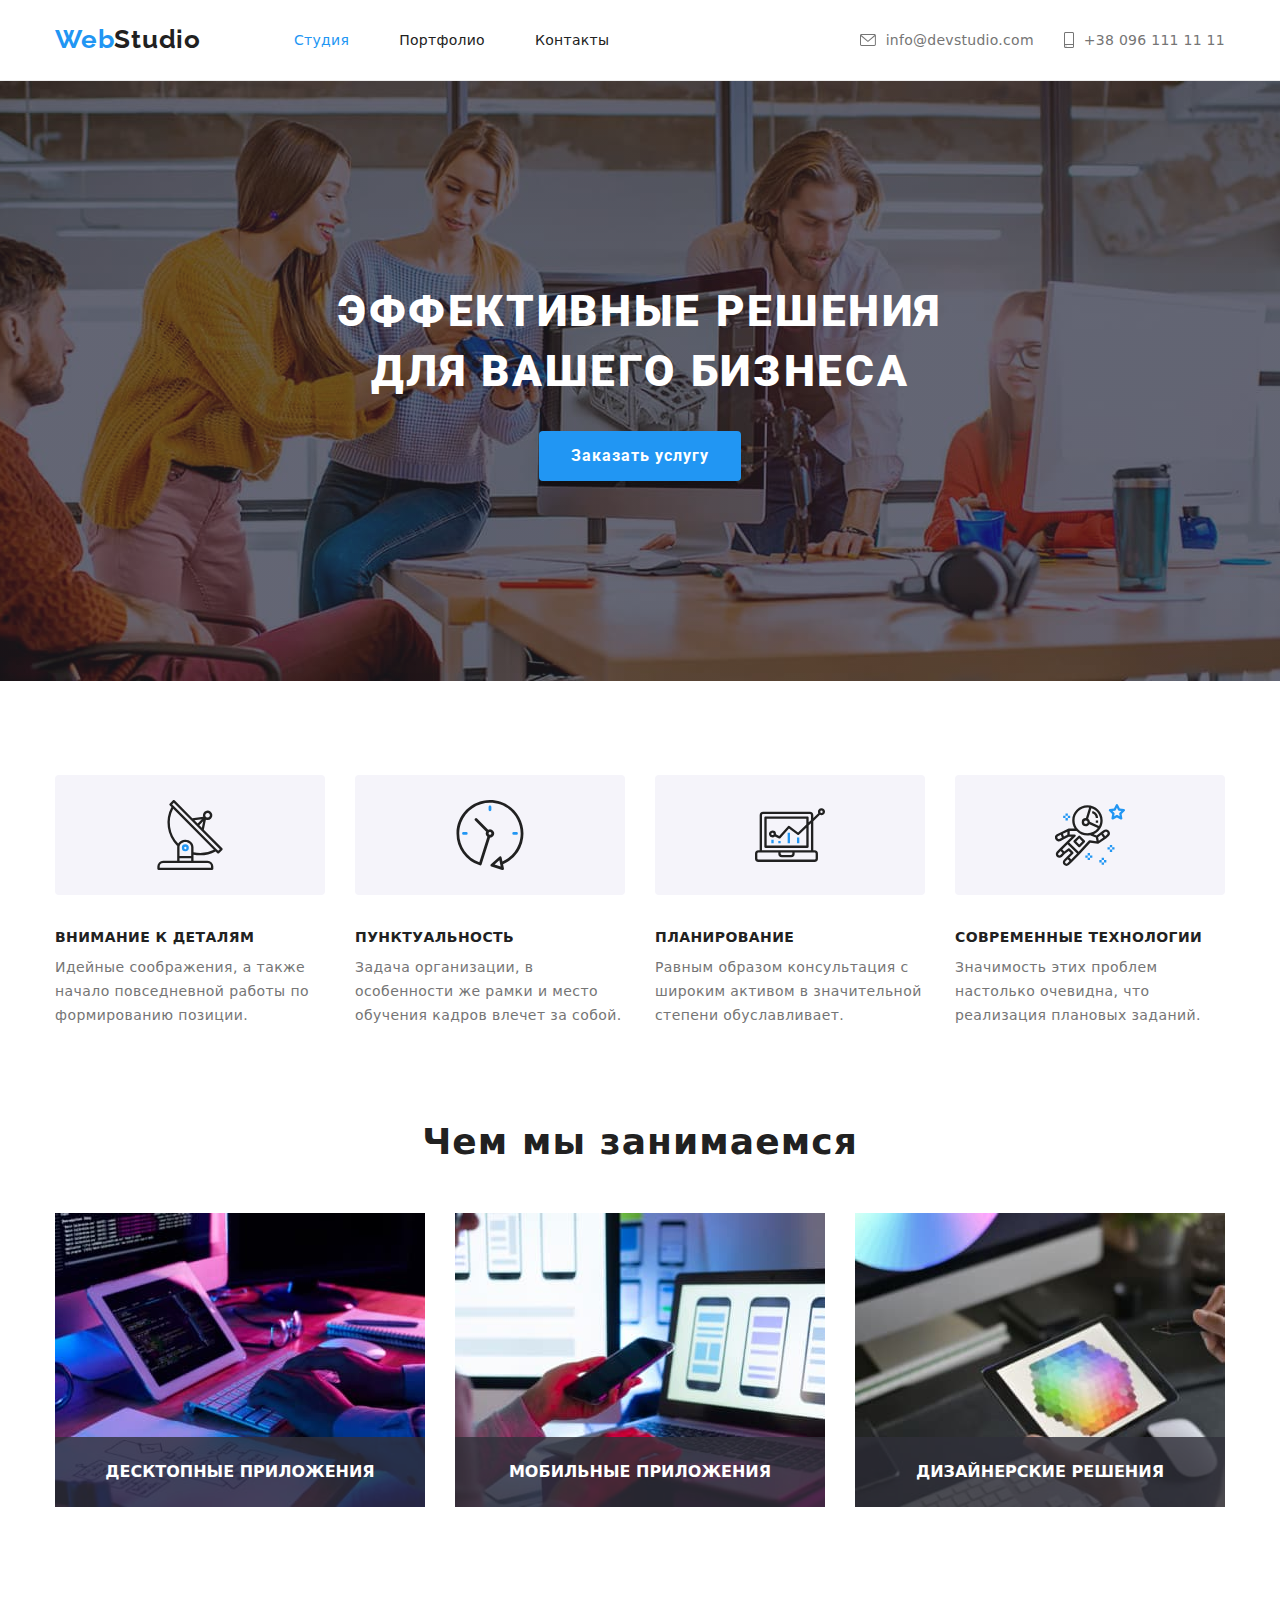
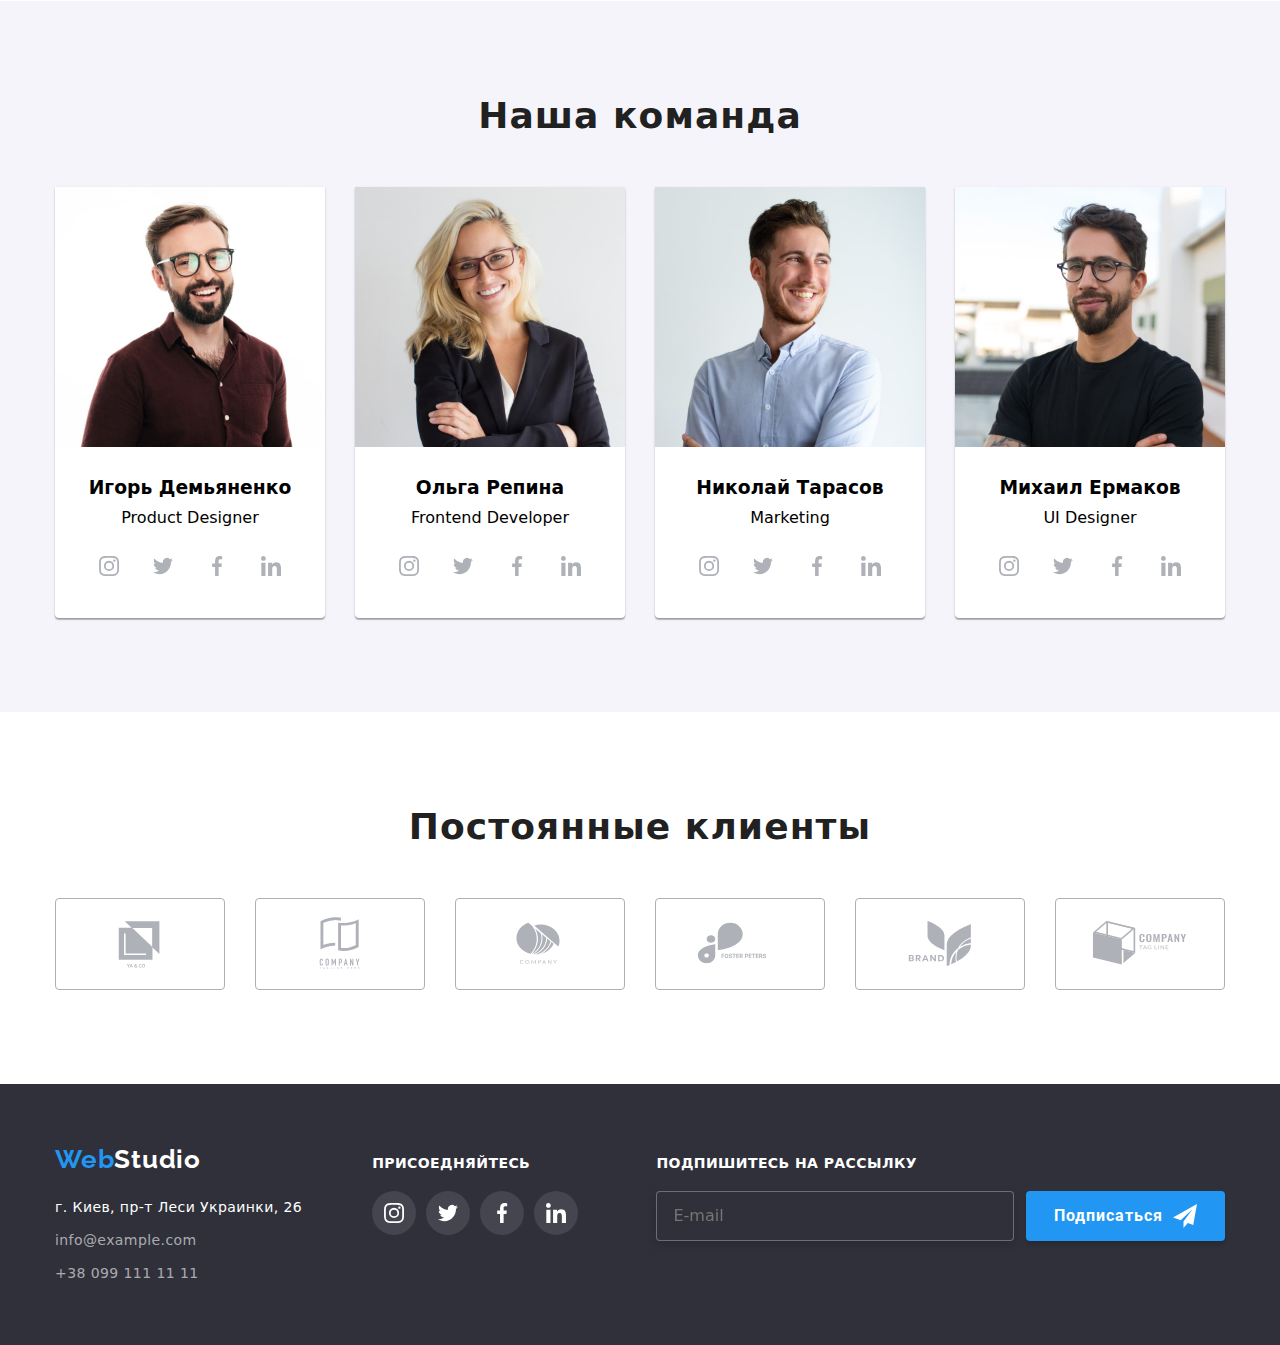
==== commit 48d3d1eb: "files fixed" ====
--- a/index.html
+++ b/index.html
@@ -17,7 +17,6 @@
       href="https://cdnjs.cloudflare.com/ajax/libs/modern-normalize/1.1.0/modern-normalize.min.css"
     />
     <!-- Потом пользовательсткие стили -->
-    <!-- <link rel="stylesheet" href="./css/styles.css" /> -->
     <link rel="stylesheet" href="./css/master.min.css" />
   </head>
 
@@ -64,48 +63,8 @@
       </div>
     </header>
 
-    <!-- <header class="header brd">
-      <div class="intro container">
-        <nav class="nav">
-          <a class="studio-logo link" href="./index.html"
-            ><span class="web-effect">Web</span>Studio</a
-          >
-          <ul class="list-nav">
-            <li class="item-nav">
-              <a class="studio-nav link current" href="./index.html">Студия</a>
-            </li>
-
-            <li class="item-nav">
-              <a class="studio-nav link" href="./portfolio.html">Портфолио</a>
-            </li>
-            <li class="item-nav">
-              <a class="studio-nav link" href="">Контакты</a>
-            </li>
-          </ul>
-        </nav>
-
-        <ul class="list contacts">
-          <li class="item contacts">
-            <a href="mailto:info@devstudio.com" class="link contacts pseudo">
-              <svg class="link-icon envlp" width="16px" height="12px">
-                <use href="./images/svg/webstudio-icons-optimized.svg#icon-envelope"></use></svg
-              >info@devstudio.com
-            </a>
-          </li>
-
-          <li class="item contacts">
-            <a href="tel:+380961111111" class="link contacts pseudo">
-              <svg class="link-icon smrtphone" width="10px" height="16px">
-                <use href="./images/svg/webstudio-icons-optimized.svg#icon-smartphone"></use></svg
-              >+38 096 111 11 11
-            </a>
-          </li>
-        </ul>
-      </div>
-    </header> -->
-
     <main>
-      <!-- Principal Section - Hero -->
+      <!-- Section Hero -->
 
       <section class="section hero__overlay">
         <div class="container hero__container">
@@ -117,16 +76,6 @@
         </div>
       </section>
 
-      <!-- <section class="principal-section overlay">
-        <div class="container">
-          <h1 class="principal-section-title">
-            Эффективные решения <br />
-            для вашего бизнеса <br />
-          </h1>
-          <button data-modal-open class="order-button" type="button">Заказать услугу</button>
-        </div>
-      </section> -->
-
       <!-- About -->
 
       <section class="section about">
@@ -173,58 +122,6 @@
         </div>
       </section>
 
-      <!-- <section class="section features">
-        <div class="container upper">
-          <h2 class="section-title visually-hidden">Наши преимущества</h2>
-          <ul class="features list">
-            <li class="item antenna">
-              <div class="container-features">
-                <svg class="icon-feat">
-                  <use href="./images/svg/webstudio-icons-optimized.svg#icon-antenna"></use>
-                </svg>
-              </div>
-              <h3 class="title">Внимание к деталям</h3>
-              <p class="features-p-style">
-                Идейные соображения, а также начало повседневной работы по формированию позиции.
-              </p>
-            </li>
-            <li class="item clock">
-              <div class="container-features">
-                <svg class="icon-feat">
-                  <use href="./images/svg/webstudio-icons-optimized.svg#icon-clock"></use>
-                </svg>
-              </div>
-              <h3 class="title">Пунктуальность</h3>
-              <p class="features-p-style">
-                Задача организации, в особенности же рамки и место обучения кадров влечет за собой.
-              </p>
-            </li>
-            <li class="item diagram">
-              <div class="container-features">
-                <svg class="icon-feat">
-                  <use href="./images/svg/webstudio-icons-optimized.svg#icon-diagram"></use>
-                </svg>
-              </div>
-              <h3 class="title">Планирование</h3>
-              <p class="features-p-style">
-                Равным образом консультация с широким активом в значительной степени обуславливает.
-              </p>
-            </li>
-            <li class="item astronaut">
-              <div class="container-features">
-                <svg class="icon-feat">
-                  <use href="./images/svg/webstudio-icons-optimized.svg#icon-astronaut"></use>
-                </svg>
-              </div>
-              <h3 class="title">Современные технологии</h3>
-              <p class="features-p-style">
-                Значимость этих проблем настолько очевидна, что реализация плановых заданий.
-              </p>
-            </li>
-          </ul>
-        </div>
-      </section> -->
-
       <!-- Profile -->
 
       <section class="section profile">
@@ -255,35 +152,6 @@
           </ul>
         </div>
       </section>
-
-      <!-- <section class="profile">
-        <div class="tools container lower">
-          <h2 class="section-title">Чем мы занимаемся</h2>
-
-          <ul class="list">
-            <li class="item">
-              <div class="prfl-thumb">
-                <img src="images/examples/img1.jpg" alt="Picture 1" width="370" />
-                <p class="prfl-dscrpt">Десктопные приложения</p>
-              </div>
-            </li>
-
-            <li class="item">
-              <div class="prfl-thumb">
-                <img src="images/examples/img2.jpg" alt="Picture 2" width="370" />
-                <p class="prfl-dscrpt">Мобильные приложения</p>
-              </div>
-            </li>
-
-            <li class="item">
-              <div class="prfl-thumb">
-                <img src="images/examples/img3.jpg" alt="Picture 3" width="370" />
-                <p class="prfl-dscrpt">Дизайнерские решения</p>
-              </div>
-            </li>
-          </ul>
-        </div>
-      </section> -->
 
       <!-- Our Team -->
 
@@ -506,242 +374,6 @@
           </ul>
         </div>
       </section>
-
-      <!-- <section class="section team">
-        <div class="container">
-          <h2 class="section-title">Наша команда</h2>
-
-          <ul class="team list">
-            <li class="item">
-              <img src="images/staff/staff1.jpg" alt="Product Designer" width="270" />
-              <div class="card-label">
-                <h3 class="title">Игорь Демьяненко</h3>
-                <p class="team-unit">Product Designer</p>
-                <ul class="list social-netwrk">
-                  <li class="item social-netwrk">
-                    <a
-                      href="https://www.instagram.com"
-                      class="link social-netwrk"
-                      aria-label="Instagram"
-                    >
-                      <span class="visually-hidden">Instagram</span>
-                      <svg class="link-icon inst">
-                        <use href="./images/svg/webstudio-icons-optimized.svg#icon-instagram"></use>
-                      </svg>
-                    </a>
-                  </li>
-
-                  <li class="item social-netwrk">
-                    <a href="https://twitter.com" class="link social-netwrk" aria-label="Instagram">
-                      <span class="visually-hidden">Twitter</span>
-                      <svg class="link-icon twtr">
-                        <use href="./images/svg/webstudio-icons-optimized.svg#icon-twitter"></use>
-                      </svg>
-                    </a>
-                  </li>
-
-                  <li class="item social-netwrk">
-                    <a
-                      href="https://www.facebook.com"
-                      class="link social-netwrk"
-                      aria-label="Instagram"
-                    >
-                      <span class="visually-hidden">Facebook</span>
-                      <svg class="link-icon fb">
-                        <use href="./images/svg/webstudio-icons-optimized.svg#icon-facebook"></use>
-                      </svg>
-                    </a>
-                  </li>
-
-                  <li class="item social-netwrk">
-                    <a
-                      href="https://www.linkedin.com"
-                      class="link social-netwrk"
-                      aria-label="Instagram"
-                    >
-                      <span class="visually-hidden">LinkedIn</span>
-                      <svg class="link-icon lnkdin">
-                        <use href="./images/svg/webstudio-icons-optimized.svg#icon-linkedin"></use>
-                      </svg>
-                    </a>
-                  </li>
-                </ul>
-              </div>
-            </li>
-
-            <li class="item">
-              <img src="images/staff/staff2.jpg" alt="Frontend Developer" width="270" />
-              <div class="card-label">
-                <h3 class="title">Ольга Репина</h3>
-                <p class="team-unit">Frontend Developer</p>
-                <ul class="list social-netwrk">
-                  <li class="item social-netwrk">
-                    <a
-                      href="https://www.instagram.com"
-                      class="link social-netwrk"
-                      aria-label="Instagram"
-                    >
-                      <span class="visually-hidden">Instagram</span>
-                      <svg class="link-icon inst">
-                        <use href="./images/svg/webstudio-icons-optimized.svg#icon-instagram"></use>
-                      </svg>
-                    </a>
-                  </li>
-
-                  <li class="item social-netwrk">
-                    <a href="https://twitter.com" class="link social-netwrk" aria-label="Instagram">
-                      <span class="visually-hidden">Twitter</span>
-                      <svg class="link-icon twtr">
-                        <use href="./images/svg/webstudio-icons-optimized.svg#icon-twitter"></use>
-                      </svg>
-                    </a>
-                  </li>
-
-                  <li class="item social-netwrk">
-                    <a
-                      href="https://www.facebook.com"
-                      class="link social-netwrk"
-                      aria-label="Instagram"
-                    >
-                      <span class="visually-hidden">Faceook</span>
-                      <svg class="link-icon fb">
-                        <use href="./images/svg/webstudio-icons-optimized.svg#icon-facebook"></use>
-                      </svg>
-                    </a>
-                  </li>
-
-                  <li class="item social-netwrk">
-                    <a
-                      href="https://www.linkedin.com"
-                      class="link social-netwrk"
-                      aria-label="Instagram"
-                    >
-                      <span class="visually-hidden">LinkedIn</span>
-                      <svg class="link-icon lnkdin">
-                        <use href="./images/svg/webstudio-icons-optimized.svg#icon-linkedin"></use>
-                      </svg>
-                    </a>
-                  </li>
-                </ul>
-              </div>
-            </li>
-
-            <li class="item">
-              <img src="images/staff/staff3.jpg" alt="Marketing" width="270" />
-              <div class="card-label">
-                <h3 class="title">Николай Тарасов</h3>
-                <p class="team-unit">Marketing</p>
-                <ul class="list social-netwrk">
-                  <li class="item social-netwrk">
-                    <a
-                      href="https://www.instagram.com"
-                      class="link social-netwrk"
-                      aria-label="Instagram"
-                    >
-                      <span class="visually-hidden">Instagram</span>
-                      <svg class="link-icon inst">
-                        <use href="./images/svg/webstudio-icons-optimized.svg#icon-instagram"></use>
-                      </svg>
-                    </a>
-                  </li>
-
-                  <li class="item social-netwrk">
-                    <a href="https://twitter.com" class="link social-netwrk" aria-label="Instagram">
-                      <span class="visually-hidden">Twitter</span>
-                      <svg class="link-icon twtr">
-                        <use href="./images/svg/webstudio-icons-optimized.svg#icon-twitter"></use>
-                      </svg>
-                    </a>
-                  </li>
-
-                  <li class="item social-netwrk">
-                    <a
-                      href="https://www.facebook.com"
-                      class="link social-netwrk"
-                      aria-label="Instagram"
-                    >
-                      <span class="visually-hidden">Faceook</span>
-                      <svg class="link-icon fb">
-                        <use href="./images/svg/webstudio-icons-optimized.svg#icon-facebook"></use>
-                      </svg>
-                    </a>
-                  </li>
-
-                  <li class="item social-netwrk">
-                    <a
-                      href="https://www.linkedin.com"
-                      class="link social-netwrk"
-                      aria-label="Instagram"
-                    >
-                      <span class="visually-hidden">LinkedIn</span>
-                      <svg class="link-icon lnkdin">
-                        <use href="./images/svg/webstudio-icons-optimized.svg#icon-linkedin"></use>
-                      </svg>
-                    </a>
-                  </li>
-                </ul>
-              </div>
-            </li>
-
-            <li class="item">
-              <img src="images/staff/staff4.jpg" alt="UI Designer" width="270" />
-              <div class="card-label">
-                <h3 class="title">Михаил Ермаков</h3>
-                <p class="team-unit">UI Designer</p>
-                <ul class="list social-netwrk">
-                  <li class="item social-netwrk">
-                    <a
-                      href="https://www.instagram.com"
-                      class="link social-netwrk"
-                      aria-label="Instagram"
-                    >
-                      <span class="visually-hidden">Instagram</span>
-                      <svg class="link-icon inst">
-                        <use href="./images/svg/webstudio-icons-optimized.svg#icon-instagram"></use>
-                      </svg>
-                    </a>
-                  </li>
-
-                  <li class="item social-netwrk">
-                    <a href="https://twitter.com" class="link social-netwrk" aria-label="Instagram">
-                      <span class="visually-hidden">Twitter</span>
-                      <svg class="link-icon twtr">
-                        <use href="./images/svg/webstudio-icons-optimized.svg#icon-twitter"></use>
-                      </svg>
-                    </a>
-                  </li>
-
-                  <li class="item social-netwrk">
-                    <a
-                      href="https://www.facebook.com"
-                      class="link social-netwrk"
-                      aria-label="Instagram"
-                    >
-                      <span class="visually-hidden">Faceook</span>
-                      <svg class="link-icon fb">
-                        <use href="./images/svg/webstudio-icons-optimized.svg#icon-facebook"></use>
-                      </svg>
-                    </a>
-                  </li>
-
-                  <li class="item social-netwrk">
-                    <a
-                      href="https://www.linkedin.com"
-                      class="link social-netwrk"
-                      aria-label="Instagram"
-                    >
-                      <span class="visually-hidden">LinkedIn</span>
-                      <svg class="link-icon lnkdin">
-                        <use href="./images/svg/webstudio-icons-optimized.svg#icon-linkedin"></use>
-                      </svg>
-                    </a>
-                  </li>
-                </ul>
-              </div>
-            </li>
-          </ul>
-        </div>
-      </section> -->
 
       <!-- Our Clients -->
 
@@ -798,66 +430,6 @@
           </ul>
         </div>
       </section>
-
-      <!-- <section class="section clients">
-        <div class="container">
-          <h2 class="section-title">Постоянные клиенты</h2>
-          <ul class="clients list">
-            <li class="item">
-              <a href="" class="clients-link" aria-label="Ya-And-Co">
-                <span class="visually-hidden">Ya-And-Co</span>
-                <svg class="clients link-icon">
-                  <use href="./images/svg/webstudio-icons-optimized.svg#icon-ya-and-co"></use>
-                </svg>
-              </a>
-            </li>
-            <li class="item">
-              <a href="" class="clients-link" aria-label="Company-Tag-Line-Here">
-                <span class="visually-hidden">Company-Tag-Line-Here</span>
-                <svg class="clients link-icon">
-                  <use
-                    href="./images/svg/webstudio-icons-optimized.svg#icon-company-tag-line-here"
-                  ></use>
-                </svg>
-              </a>
-            </li>
-            <li class="item">
-              <a href="" class="clients-link" aria-label="Company">
-                <span class="visually-hidden">Company</span>
-                <svg class="clients link-icon">
-                  <use href="./images/svg/webstudio-icons-optimized.svg#icon-company"></use>
-                </svg>
-              </a>
-            </li>
-            <li class="item">
-              <a href="" class="clients-link" aria-label="Fosters-Peters">
-                <span class="visually-hidden">Fosters-Peters</span>
-                <svg class="clients link-icon">
-                  <use href="./images/svg/webstudio-icons-optimized.svg#icon-fosters-peters"></use>
-                </svg>
-              </a>
-            </li>
-            <li class="item">
-              <a href="" class="clients-link" aria-label="Brand">
-                <span class="visually-hidden">Brand</span>
-                <svg class="clients link-icon">
-                  <use href="./images/svg/webstudio-icons-optimized.svg#icon-brand"></use>
-                </svg>
-              </a>
-            </li>
-            <li class="item">
-              <a href="" class="clients-link" aria-label="Company-Tag-Line">
-                <span class="visually-hidden">Company-Tag-Line</span>
-                <svg class="clients link-icon">
-                  <use
-                    href="./images/svg/webstudio-icons-optimized.svg#icon-company-tag-line"
-                  ></use>
-                </svg>
-              </a>
-            </li>
-          </ul>
-        </div>
-      </section> -->
     </main>
 
     <!-- Footer -->
@@ -970,95 +542,6 @@
       </div>
     </footer>
 
-    <!-- <footer class="footer">
-      <div class="common container">
-        <div class="address">
-          <a class="studio-logo link" href="./index.html"
-            ><span class="web-effect">Web</span>Studio</a
-          >
-          <address class="footer-address">
-            <ul class="list">
-              <li class="address-item">
-                <a
-                  class="studio-address link"
-                  href="https://www.google.com/maps/place/бул.+Леси+Украинки,+26,+Киев,+02000"
-                  target="_blank"
-                  rel="noopener nofollow noreferrer"
-                  >г. Киев, пр-т Леси Украинки, 26</a
-                >
-              </li>
-              <li class="address-item">
-                <a class="studio-contacts link" href="mailto:info@example.com">info@example.com</a>
-              </li>
-              <li class="address-item">
-                <a class="studio-contacts link" href="tel:+380991111111">+38 099 111 11 11</a>
-              </li>
-            </ul>
-          </address>
-        </div>
-
-        <div class="follow">
-          <p class="follow-us">присоедняйтесь</p>
-          <ul class="list social-netwrk">
-            <li class="item social-netwrk">
-              <a href="https://www.instagram.com" class="link social-netwrk">
-                <svg class="link-icon inst">
-                  <use href="./images/svg/webstudio-icons-optimized.svg#icon-instagram"></use>
-                </svg>
-              </a>
-            </li>
-
-            <li class="item social-netwrk">
-              <a href="https://twitter.com" class="link social-netwrk">
-                <svg class="link-icon twtr">
-                  <use href="./images/svg/webstudio-icons-optimized.svg#icon-twitter"></use>
-                </svg>
-              </a>
-            </li>
-
-            <li class="item social-netwrk">
-              <a href="https://www.facebook.com" class="link social-netwrk">
-                <svg class="link-icon fb">
-                  <use href="./images/svg/webstudio-icons-optimized.svg#icon-facebook"></use>
-                </svg>
-              </a>
-            </li>
-
-            <li class="item social-netwrk">
-              <a href="https://www.linkedin.com" class="link social-netwrk">
-                <svg class="link-icon lnkdin">
-                  <use href="./images/svg/webstudio-icons-optimized.svg#icon-linkedin"></use>
-                </svg>
-              </a>
-            </li>
-          </ul>
-        </div>
-
-        <div class="sbscrb-container">
-          <p>Подпишитесь на рассылку</p>
-
-          <form action="javascript:void(0);" class="form-ftr">
-            <label class="form-label sbscrb">
-              <input
-                class="sbscrb-input"
-                type="email"
-                name="email"
-                placeholder="E-mail"
-                autocomplete="off"
-              />
-            </label>
-
-            <button class="order-button sbscrb" type="submit">
-              <span class="sbscrb-icon">Подписаться</span>
-              <svg class="sbscrb-svg">
-                <use href="./images/svg/webstudio-icons-v-2-0-raw.svg#icon-send"></use>
-              </svg>
-            </button>
-          </form>
-        </div>
-      </div>
-    </footer> -->
-
     <!-- Backdrop Modal -->
 
     <div class="backdrop is-hidden" data-modal>
@@ -1068,12 +551,6 @@
             <use href="./images/svg/webstudio-icons-v-2-0-raw.svg#icon-close-black-18dp"></use>
           </svg>
         </button>
-
-        <!-- <button data-modal-close class="mdl-close">
-          <svg class="link-icon close" width="18px" height="18px">
-            <use href="./images/svg/webstudio-icons-v-2-0-raw.svg#icon-close-black-18dp"></use>
-          </svg>
-        </button> -->
 
         <!-- Backdrop Modal Form -->
 
@@ -1157,79 +634,6 @@
 
           <button class="button form-modal__button" type="submit">Отправить</button>
         </form>
-
-        <!-- <form action="javascript:void(0);" class="form-mdl">
-
-
-          <b class="form-txt">Оставьте свои данные, мы вам перезвоним</b>
-
-          <label class="form-field">
-            <input
-              class="form-input"
-              type="text"
-              name="name"
-              required
-              placeholder="Neo Anderson"
-              autocomplete="off"
-              autofocus
-            />
-            <span class="form-label">Имя</span>
-            <span class="form-icon">
-              <svg class="form-svg">
-                <use href="./images/svg/webstudio-icons-v-2-0-raw.svg#icon-person-black-18dp"></use>
-              </svg>
-            </span>
-          </label>
-
-          <label class="form-field">
-            <input
-              class="form-input"
-              type="tel"
-              name="phone"
-              placeholder="+1 418 7777777"
-              autocomplete="off"
-            />
-            <span class="form-label">Телефон</span>
-            <span class="form-icon">
-              <svg class="form-svg">
-                <use href="./images/svg/webstudio-icons-v-2-0-raw.svg#icon-phone-black-18dp"></use>
-              </svg>
-            </span>
-          </label>
-
-          <label class="form-field">
-            <input
-              class="form-input"
-              type="email"
-              name="email"
-              required
-              placeholder="matrix@wb.com"
-              autocomplete="off"
-            />
-            <span class="form-label">Почта</span>
-            <span class="form-icon">
-              <svg class="form-svg">
-                <use href="./images/svg/webstudio-icons-v-2-0-raw.svg#icon-email-black-18dp"></use>
-              </svg>
-            </span>
-          </label>
-
-          <label class="form-field">
-            <textarea class="textarea" name="feedback" placeholder="Введите текст"></textarea>
-            <span class="form-label"> Комментарий </span>
-          </label>
-
-          <label class="form-field chckbx">
-            <input class="checkbox" type="checkbox" name="usr-agr" required value="agr" />
-            Соглашаюсь с рассылкой и принимаю
-            <span class="checkbox-agr">
-              <a class="arg-link" href="">Условия договора</a>
-            </span>
-            <span class="checkbox-icon"></span>
-          </label>
-
-          <button class="order-button agr" type="submit">Отправить</button>
-        </form> -->
       </div>
     </div>
     <script src="./js/modal.js"></script>
--- a/css/master.min.css
+++ b/css/master.min.css
@@ -1,2 +1,2 @@
-/*! modern-normalize v1.1.0 | MIT License | https://github.com/sindresorhus/modern-normalize */*,::before,::after{-webkit-box-sizing:border-box;box-sizing:border-box}html{line-height:1.15;-webkit-text-size-adjust:100%;-moz-tab-size:4;-o-tab-size:4;tab-size:4}body{margin:0;font-family:system-ui,-apple-system,"Segoe UI",Roboto,Helvetica,Arial,sans-serif,"Apple Color Emoji","Segoe UI Emoji"}hr{height:0;color:inherit}abbr[title]{-webkit-text-decoration:underline dotted;text-decoration:underline dotted}b,strong{font-weight:bolder}code,kbd,samp,pre{font-family:ui-monospace, SFMono-Regular, Consolas, 'Liberation Mono', Menlo, monospace;font-size:1em}small{font-size:80%}sub,sup{font-size:75%;line-height:0;position:relative;vertical-align:baseline}sub{bottom:-0.25em}sup{top:-0.5em}table{text-indent:0;border-color:inherit}button,input,optgroup,select,textarea{font-family:inherit;font-size:100%;line-height:1.15;margin:0}button,select{text-transform:none}button,[type='button'],[type='reset'],[type='submit']{-webkit-appearance:button}::-moz-focus-inner{border-style:none;padding:0}:-moz-focusring{outline:1px dotted ButtonText}:-moz-ui-invalid{box-shadow:none}legend{padding:0}progress{vertical-align:baseline}::-webkit-inner-spin-button,::-webkit-outer-spin-button{height:auto}[type='search']{-webkit-appearance:textfield;outline-offset:-2px}::-webkit-search-decoration{-webkit-appearance:none}::-webkit-file-upload-button{-webkit-appearance:button;font:inherit}summary{display:list-item}h1,h2,h3,h4,h5,h6,p,ul,ol,li{margin:0;padding:0}ul,ol{list-style:none}a{text-decoration:none}img{display:block;max-width:100%;height:auto;margin:0}.container{width:1200px;padding-left:15px;padding-right:15px;margin-left:auto;margin-right:auto;outline:1px solid tomato}.about__title,.portfolio__title{position:absolute;width:1px;height:1px;margin:-1px;border:0;padding:0;white-space:nowrap;-webkit-clip-path:inset(100%);clip-path:inset(100%);clip:rect(0 0 0 0);overflow:hidden}.logo{font-family:'Raleway';font-style:normal;font-weight:700;font-size:26px;line-height:calc(31 / 26);letter-spacing:0.03em}.logo__accent{color:#2196f3}.social-netwrk__list{display:-webkit-box;display:-ms-flexbox;display:flex;padding:0;width:-webkit-fit-content;width:-moz-fit-content;width:fit-content;height:44px}.social-netwrk__item:not(:last-of-type){margin-right:10px}.social-netwrk__link{display:-webkit-box;display:-ms-flexbox;display:flex;-webkit-box-pack:center;-ms-flex-pack:center;justify-content:center;-webkit-box-align:center;-ms-flex-align:center;align-items:center;width:44px;height:44px;border-radius:50%;-webkit-transition:color 250ms cubic-bezier(0.4, 0, 0.2, 1),background-color 250ms cubic-bezier(0.4, 0, 0.2, 1),fill 250ms cubic-bezier(0.4, 0, 0.2, 1);transition:color 250ms cubic-bezier(0.4, 0, 0.2, 1),background-color 250ms cubic-bezier(0.4, 0, 0.2, 1),fill 250ms cubic-bezier(0.4, 0, 0.2, 1)}.social-netwrk__icon{width:20px;height:20px}.clients--logo-1{background-image:url("../../images/svg/icons/logo-1.svg");background-position:center;background-repeat:no-repeat;background-size:contain}.clients--logo-2{background-image:url("../../images/svg/icons/logo-2.svg");background-position:center;background-repeat:no-repeat;background-size:contain}.clients--logo-3{background-image:url("../../images/svg/icons/logo-3.svg");background-position:center;background-repeat:no-repeat;background-size:contain}.clients--logo-4{background-image:url("../../images/svg/icons/logo-4.svg");background-position:center;background-repeat:no-repeat;background-size:contain}.clients--logo-5{background-image:url("../../images/svg/icons/logo-5.svg");background-position:center;background-repeat:no-repeat;background-size:contain}.clients--logo-6{background-image:url("../../images/svg/icons/logo-6.svg");background-position:center;background-repeat:no-repeat;background-size:contain}.section__title{text-align:center;font-weight:700;font-size:36px;line-height:calc(42 / 36);letter-spacing:0.03em;color:#212121}.button{font-family:'Roboto';font-style:normal;font-weight:700;font-size:16px;line-height:calc(30 / 16);display:-webkit-box;display:-ms-flexbox;display:flex;-webkit-box-align:center;-ms-flex-align:center;align-items:center;text-align:center;letter-spacing:0.06em;padding-top:10px;padding-bottom:10px;-webkit-box-pack:center;-ms-flex-pack:center;justify-content:center;outline:0;outline-offset:0;border:none;-webkit-box-shadow:0px 4px 4px rgba(0,0,0,0.15);box-shadow:0px 4px 4px rgba(0,0,0,0.15);border-radius:4px;color:#fff;background-color:#2196f3}.backdrop{position:fixed;top:0;left:0;z-index:2;width:100%;height:100%;background-color:rgba(0,0,0,0.1);opacity:1;-webkit-transition:opacity 250ms cubic-bezier(0.4, 0, 0.2, 1);transition:opacity 250ms cubic-bezier(0.4, 0, 0.2, 1)}.is-hidden{opacity:0;pointer-events:none}.is-hidden.modal{opacity:0;-webkit-transform:translate(-50%, -50%) scale(1.2);transform:translate(-50%, -50%) scale(1.2)}.modal{position:absolute;top:50%;left:50%;width:528px;height:581px;padding:40px;opacity:1;-webkit-transform:translate(-50%, -50%) scale(1);transform:translate(-50%, -50%) scale(1);-webkit-transition:opacity 250ms var(--timing-func),-webkit-transform 250ms cubic-bezier(0.4, 0, 0.2, 1);transition:opacity 250ms var(--timing-func),-webkit-transform 250ms cubic-bezier(0.4, 0, 0.2, 1);transition:transform 250ms cubic-bezier(0.4, 0, 0.2, 1),opacity 250ms var(--timing-func);transition:transform 250ms cubic-bezier(0.4, 0, 0.2, 1),opacity 250ms var(--timing-func),-webkit-transform 250ms cubic-bezier(0.4, 0, 0.2, 1);-webkit-box-shadow:0px 1px 3px rgba(0,0,0,0.12),0px 1px 1px rgba(0,0,0,0.14),0px 2px 1px rgba(0,0,0,0.2);box-shadow:0px 1px 3px rgba(0,0,0,0.12),0px 1px 1px rgba(0,0,0,0.14),0px 2px 1px rgba(0,0,0,0.2);border-radius:4px;background-color:#fff}.modal__button{position:absolute;top:0;right:0;width:30px;height:30px;margin-top:8px;margin-right:8px;display:-webkit-box;display:-ms-flexbox;display:flex;-webkit-box-pack:center;-ms-flex-pack:center;justify-content:center;-webkit-box-align:center;-ms-flex-align:center;align-items:center;border-radius:50%;border:1px solid rgba(0,0,0,0.1);background-color:#fff;color:#212121;fill:currentColor;-webkit-transition:fill 250ms cubic-bezier(0.4, 0, 0.2, 1);transition:fill 250ms cubic-bezier(0.4, 0, 0.2, 1)}.modal__button:hover,.modal__button:focus{fill:#2196f3;cursor:pointer}.header{padding-top:24px;padding-bottom:25px;position:fixed;width:100%;top:0;left:0;font-style:normal;font-weight:500;font-size:14px;line-height:calc(16 / 14);letter-spacing:0.02em;background-color:#fff;border-bottom:1px solid #ececec;z-index:1}.header__container{display:-webkit-box;display:-ms-flexbox;display:flex;-webkit-box-align:center;-ms-flex-align:center;align-items:center}.header-studio-contacts{display:-webkit-box;display:-ms-flexbox;display:flex;-ms-flex-wrap:nowrap;flex-wrap:nowrap;width:-webkit-fit-content;width:-moz-fit-content;width:fit-content;margin-left:auto}.header-studio-contacts__item:not(:last-child){margin-right:30px}.header-studio-contacts__link{display:-webkit-box;display:-ms-flexbox;display:flex;padding:0;-webkit-box-align:center;-ms-flex-align:center;align-items:center;color:#757575;fill:currentColor;-webkit-transition:color 250ms cubic-bezier(0.4, 0, 0.2, 1);transition:color 250ms cubic-bezier(0.4, 0, 0.2, 1)}.header-studio-contacts__link:hover,.header-studio-contacts__link:focus{color:#2196f3}.header-studio-contacts__icon{margin-right:10px}.site-nav{display:-webkit-box;display:-ms-flexbox;display:flex}.site-nav__logo{color:#212121}.site-nav__list{display:-webkit-box;display:-ms-flexbox;display:flex;-webkit-box-align:center;-ms-flex-align:center;align-items:center;margin-left:93px;padding:0}.site-nav__item:not(:last-child){margin-right:50px}.site-nav__link{position:relative;display:block;color:#212121;-webkit-transition:color 250ms cubic-bezier(0.4, 0, 0.2, 1);transition:color 250ms cubic-bezier(0.4, 0, 0.2, 1)}.site-nav__link:hover,.site-nav__link:focus{color:#2196f3}.site-nav__link--active{color:#2196f3}.site-nav__link--active::after{content:'';display:block;position:absolute;left:0;bottom:-33px;width:100%;height:4px;border-radius:2px;background-color:#2196f3;-webkit-transform:scaleX(0);transform:scaleX(0);-webkit-animation-name:barScale;animation-name:barScale;-webkit-animation-duration:1000ms;animation-duration:1000ms;-webkit-animation-timing-function:cubic-bezier(0.4, 0, 0.2, 1);animation-timing-function:cubic-bezier(0.4, 0, 0.2, 1);-webkit-animation-iteration-count:1;animation-iteration-count:1;-webkit-animation-direction:normal;animation-direction:normal;-webkit-animation-play-state:running;animation-play-state:running;-webkit-animation-delay:250ms;animation-delay:250ms;-webkit-animation-fill-mode:forwards;animation-fill-mode:forwards}@-webkit-keyframes barScale{0%{-webkit-transform:scaleX(0);transform:scaleX(0)}50%{-webkit-transform:scaleX(1.2);transform:scaleX(1.2)}100%{-webkit-transform:scaleX(1);transform:scaleX(1)}}@keyframes barScale{0%{-webkit-transform:scaleX(0);transform:scaleX(0)}50%{-webkit-transform:scaleX(1.2);transform:scaleX(1.2)}100%{-webkit-transform:scaleX(1);transform:scaleX(1)}}.form-sbscrb{display:-webkit-box;display:-ms-flexbox;display:flex;width:100%}.form-sbscrb__label{display:block;width:358px;height:50px;margin-bottom:0;font-weight:400;font-size:16px;line-height:calc(20 / 16);display:-webkit-box;display:-ms-flexbox;display:flex;-webkit-box-align:center;-ms-flex-align:center;align-items:center;letter-spacing:0.03em;background-color:#2f303a;color:#ffffff99;border:1px solid rgba(255,255,255,0.3);-webkit-filter:drop-shadow(0px 4px 4px rgba(0,0,0,0.15));filter:drop-shadow(0px 4px 4px rgba(0,0,0,0.15));border-radius:4px}.form-sbscrb__input{display:block;outline:0;outline-offset:0;border:none;padding-left:16px;background-color:inherit;color:#fff}.form-sbscrb-button{margin-left:12px;padding-left:28px;padding-right:28px}.form-sbscrb-button__text{display:inline-block;margin-right:10px;padding:0}.form-sbscrb-button__icon{width:24px;height:24px}.form-modal{height:100%;padding:0;text-align:center}.form-modal__title{display:block;margin-bottom:12px;font-weight:700;font-size:19px;line-height:calc(23 / 12);text-align:center;letter-spacing:0.03em;color:#212121}.form-modal__button{margin-left:auto;margin-right:auto;padding-left:55px;padding-right:55px;opacity:0.6;-webkit-transition:opacity 250ms cubic-bezier(0.4, 0, 0.2, 1);transition:opacity 250ms cubic-bezier(0.4, 0, 0.2, 1)}.form-modal__button:hover,.form-modal__button:focus{outline:0;outline-offset:0;opacity:1;cursor:pointer}.label{position:relative;display:-webkit-box;display:-ms-flexbox;display:flex;-webkit-box-orient:vertical;-webkit-box-direction:reverse;-ms-flex-direction:column-reverse;flex-direction:column-reverse;margin-bottom:10px}.label__text{margin-bottom:4px;text-align:left;font-weight:400;font-size:12px;line-height:calc(14 / 12);letter-spacing:0.01em}.label__input{height:40px;padding-left:42px;color:#757575;border:1px solid rgba(33,33,33,0.2);border-radius:4px;-webkit-transition:border 250ms cubic-bezier(0.4, 0, 0.2, 1);transition:border 250ms cubic-bezier(0.4, 0, 0.2, 1)}.label:focus-within .label__input,.label:focus-within .label__textarea,.label:hover .label__input,.label:hover .label__textarea{outline:0;outline-offset:0;border:1px solid #2196f3;border-radius:4px;cursor:pointer}.label:focus-within .label__icon,.label:hover .label__icon{fill:#2196f3}.label__textarea{resize:none;width:100%;height:120px;padding:12px 16px;border:1px solid rgba(33,33,33,0.2);border-radius:4px;-webkit-transition:border 250ms cubic-bezier(0.4, 0, 0.2, 1);transition:border 250ms cubic-bezier(0.4, 0, 0.2, 1)}.label__icon{position:absolute;top:50%;left:12px;display:inline-block;color:#212121;fill:currentColor;-webkit-transition:fill 250ms cubic-bezier(0.4, 0, 0.2, 1);transition:fill 250ms cubic-bezier(0.4, 0, 0.2, 1)}.label__pic{width:18px;height:18px}.label-checkbox{position:relative;display:-webkit-box;display:-ms-flexbox;display:flex;-webkit-box-orient:horizontal;-webkit-box-direction:normal;-ms-flex-direction:row;flex-direction:row;-webkit-box-pack:end;-ms-flex-pack:end;justify-content:end;-webkit-box-align:center;-ms-flex-align:center;align-items:center;margin-left:auto;margin-right:auto;margin-bottom:30px;padding:0;width:423px;font-style:normal;font-weight:400;font-size:14px;line-height:calc(24 / 14);letter-spacing:0.03em;color:#757575}.label-checkbox__input{-webkit-appearance:none;-moz-appearance:none;appearance:none;width:1px;height:1px;margin:-1px;border:0;padding:0;white-space:nowrap;-webkit-clip-path:inset(100%);clip-path:inset(100%);clip:rect(0 0 0 0);overflow:hidden}.label-checkbox__input:focus-within+.label-checkbox__text,.label-checkbox__input:hover+.label-checkbox__text{opacity:1;cursor:pointer}.label-checkbox__input:focus-within ~ .label-checkbox__icon,.label-checkbox__input:hover ~ .label-checkbox__icon{background-image:url("data:image/svg+xml,%3Csvg width='16' height='15' fill='none' xmlns='http://www.w3.org/2000/svg'%3E%3Cpath d='M14.222 1.667v11.666H1.778V1.667h12.444Zm0-1.667H1.778C.8 0 0 .75 0 1.667v11.666C0 14.25.8 15 1.778 15h12.444C15.2 15 16 14.25 16 13.333V1.667C16 .75 15.2 0 14.222 0Z' fill='%232196F3'/%3E%3C/svg%3E");background-position:center;background-size:contain;background-origin:content-box;cursor:pointer}.label-checkbox__input:checked ~ .label-checkbox__icon{background-color:#2196f3;background-image:url("data:image/svg+xml,%3Csvg width='15' height='15' fill='none' xmlns='http://www.w3.org/2000/svg'%3E%3Cpath d='m2.957 7.752-.069-.066-.069.065-.888.842-.076.072.076.073 3.496 3.334.069.066.069-.066 7.504-7.158.076-.073-.076-.072-.882-.841-.069-.066-.069.066-6.553 6.246-2.539-2.422Z' fill='%23fff' stroke='%23fff' stroke-width='.2'/%3E%3C/svg%3E");background-position:center;background-size:contain;border-radius:2px}.label-checkbox__text{opacity:0.6;-webkit-transition:opacity 250ms cubic-bezier(0.4, 0, 0.2, 1);transition:opacity 250ms cubic-bezier(0.4, 0, 0.2, 1)}.label-checkbox__link{outline:0;outline-offset:0;-webkit-text-decoration-line:underline;text-decoration-line:underline;color:#2196f3;margin-left:4px}.label-checkbox__icon{position:absolute;top:4px;left:-8px;display:inline-block;width:16px;height:15px;background-image:url("data:image/svg+xml,%3Csvg width='16' height='15' xmlns='http://www.w3.org/2000/svg'%3E%3Cpath d='M14.222 1.667v11.666H1.778V1.667h12.444Zm0-1.667H1.778C.8 0 0 .75 0 1.667v11.666C0 14.25.8 15 1.778 15h12.444C15.2 15 16 14.25 16 13.333V1.667C16 .75 15.2 0 14.222 0Z'/%3E%3C/svg%3E");background-position:center;background-size:contain;background-origin:content-box;-webkit-transition:background-color 250ms cubic-bezier(0.4, 0, 0.2, 1),background-image 250ms v cubic-bezier(0.4, 0, 0.2, 1);transition:background-color 250ms cubic-bezier(0.4, 0, 0.2, 1),background-image 250ms v cubic-bezier(0.4, 0, 0.2, 1)}.footer{padding-top:60px;padding-bottom:60px;background-color:#2f303a}.footer__container{display:-webkit-box;display:-ms-flexbox;display:flex;-webkit-box-align:baseline;-ms-flex-align:baseline;align-items:baseline}.footer__logo{color:#fff}.footer__contacts{margin-right:70px}.footer-studio-contacts{margin-top:20px}.footer-studio-contacts__list{display:block}.footer-studio-contacts__item:not(:last-child){margin-bottom:9px}.footer-studio-contacts__addr{font-style:normal;font-weight:400;font-size:14px;line-height:calc(24 / 14);letter-spacing:0.03em;color:#fff;-webkit-transition:color 250ms cubic-bezier(0.4, 0, 0.2, 1);transition:color 250ms cubic-bezier(0.4, 0, 0.2, 1)}.footer-studio-contacts__addr:hover,.footer-studio-contacts__addr:focus{color:#2196f3}.footer-studio-contacts__link{font-style:normal;font-weight:400;font-size:14px;line-height:calc(24 / 14);letter-spacing:0.03em;color:#ffffff99}.footer-studio-contacts__link:hover,.footer-studio-contacts__link:focus{color:#2196f3}.follow__text{font-style:normal;font-weight:700;font-size:14px;line-height:calc(16 / 14);letter-spacing:0.03em;text-transform:uppercase;color:#fff}.footer-social-netwrk__list{margin-top:20px}.footer-social-netwrk__link{background-color:#ffffff1a;color:#fff;fill:currentColor}.footer-social-netwrk__link:hover,.footer-social-netwrk__link:focus{background-color:#2196f3}.sbscrb{display:block;margin-right:0;margin-left:auto}.sbscrb__text{margin-bottom:20px;font-weight:700;font-size:14px;line-height:calc(16 / 14);letter-spacing:0.03em;text-transform:uppercase;color:#fff}.hero__overlay{padding:200px 0px;background-color:#2f303a;max-width:1600px;min-height:600px;margin-left:auto;margin-right:auto;background-image:-webkit-gradient(linear, left top, right top, from(rgba(47,48,58,0.4)), to(rgba(47,48,58,0.4))),url("../images/banner/Img.jpg");background-image:linear-gradient(to right, rgba(47,48,58,0.4), rgba(47,48,58,0.4)),url("../images/banner/Img.jpg");background-size:cover;background-repeat:no-repeat;background-position:center}.hero__container{text-align:center}.hero__title{margin-bottom:30px;font-family:'Roboto';font-style:normal;font-weight:900;font-size:44px;line-height:calc(60 / 44);text-align:center;letter-spacing:0.06em;text-transform:uppercase;color:#fff}.hero__button{margin-left:auto;margin-right:auto;padding-left:32px;padding-right:32px;cursor:pointer}.about{padding-top:94px;padding-bottom:94px}.about__sub-title{margin-bottom:10px;font-weight:700;font-size:14px;line-height:calc(16 / 14);letter-spacing:0.03em;text-transform:uppercase;color:#212121}.about__text{padding:0;margin:0;font-style:normal;font-weight:400;font-size:14px;line-height:calc(24 / 14);letter-spacing:0.03em;color:#757575}.about__list{display:-webkit-box;display:-ms-flexbox;display:flex;-ms-flex-wrap:wrap;flex-wrap:wrap}.about__item{-ms-flex-preferred-size:calc((100% - 90px) / 4);flex-basis:calc((100% - 90px) / 4)}.about__item:not(:last-child){margin-right:30px}.about__body{display:inline-block;padding:25px 100px;margin-bottom:30px;background-color:#f5f4fa;border-radius:4px}.about__icon{width:70px;height:70px}.about__icon--antenna{background-image:url("../../images/svg/icons/antenna.svg");background-position:center;background-repeat:no-repeat;background-size:contain}.about__icon--astronaut{background-image:url("../../images/svg/icons/astronaut.svg");background-position:center;background-repeat:no-repeat;background-size:contain}.about__icon--clock{background-image:url("../../images/svg/icons/clock.svg");background-position:center;background-repeat:no-repeat;background-size:contain}.about__icon--diagram{background-image:url("../../images/svg/icons/diagram.svg");background-position:center;background-repeat:no-repeat;background-size:contain}.profile{padding-bottom:94px}.profile__title{margin-bottom:50px}.profile__list{display:-webkit-box;display:-ms-flexbox;display:flex;-ms-flex-wrap:wrap;flex-wrap:wrap}.profile__item{width:calc((100% - 60px) / 3);margin-bottom:0}.profile__item:not(:last-child){margin-right:30px}.profile__thumb{position:relative}.profile__text{position:absolute;bottom:0;left:0;display:-webkit-box;display:-ms-flexbox;display:flex;-webkit-box-pack:center;-ms-flex-pack:center;justify-content:center;-webkit-box-align:center;-ms-flex-align:center;align-items:center;height:70px;width:100%;padding:0;margin:0;font-weight:700;text-transform:uppercase;color:#fff;background-color:rgba(47,48,58,0.8)}.team{padding-top:94px;padding-bottom:94px;background-color:#f5f4fa}.team__title{margin-bottom:50px}.team__list{display:-webkit-box;display:-ms-flexbox;display:flex;-ms-flex-wrap:wrap;flex-wrap:wrap;padding:0}.team__item{background:#fff;-webkit-box-shadow:0px 1px 3px rgba(0,0,0,0.12),0px 1px 1px rgba(0,0,0,0.14),0px 2px 1px rgba(0,0,0,0.2);box-shadow:0px 1px 3px rgba(0,0,0,0.12),0px 1px 1px rgba(0,0,0,0.14),0px 2px 1px rgba(0,0,0,0.2);border-radius:0px 0px 4px 4px;text-align:center}.team__item:not(:last-child){margin-right:30px}.team__card{display:-ms-grid;display:grid;-webkit-box-pack:center;-ms-flex-pack:center;justify-content:center}.team__card{padding-top:30px;padding-bottom:30px}.team__sub-title{margin-bottom:10px}.team__position{font-size:16px;line-height:1.18;padding:0;margin:0px 0px 16px 0px;margin-bottom:16px}.team-social-netwrk__link{background-color:#fff;color:#afb1b8;fill:currentColor}.team-social-netwrk__link:hover,.team-social-netwrk__link:focus{background-color:#2196f3;fill:#fff}.clients{padding-top:94px;padding-bottom:94px}.clients__container{text-align:center}.clients__title{margin-bottom:50px}.clients__list{display:-webkit-box;display:-ms-flexbox;display:flex;-webkit-box-pack:center;-ms-flex-pack:center;justify-content:center}.clients__item{width:100%}.clients__item:not(:last-child){margin-right:30px}.clients__link{display:-webkit-inline-box;display:-ms-inline-flexbox;display:inline-flex;-webkit-box-pack:center;-ms-flex-pack:center;justify-content:center;-webkit-box-align:center;-ms-flex-align:center;align-items:center;width:170px;height:92px;border:1px solid #afb1b8;border-radius:4px;cursor:pointer;color:#afb1b8;fill:currentColor;-webkit-transition:color 250ms cubic-bezier(0.4, 0, 0.2, 1),border-color 250ms cubic-bezier(0.4, 0, 0.2, 1),fill 250ms cubic-bezier(0.4, 0, 0.2, 1);transition:color 250ms cubic-bezier(0.4, 0, 0.2, 1),border-color 250ms cubic-bezier(0.4, 0, 0.2, 1),fill 250ms cubic-bezier(0.4, 0, 0.2, 1)}.clients__link:hover,.clients__link:focus{border-color:#2196f3;fill:#2196f3}.clients__icon{width:106px;height:60px}.portfolio{padding-top:94px;padding-bottom:94px}.portfolio__title{margin-bottom:30px;font-family:'Roboto';font-style:normal;font-weight:900;font-size:44px;line-height:calc(60 / 44);text-align:center;letter-spacing:0.06em;text-transform:uppercase;color:#212121}.projects-filter{display:-webkit-box;display:-ms-flexbox;display:flex;-webkit-box-pack:center;-ms-flex-pack:center;justify-content:center;margin-bottom:50px}.projects-filter__item:not(:last-child){margin-right:8px}.projects-filter__button{padding:6px 22px;font-weight:500;font-size:16px;line-height:calc(26 / 16);background-color:#f5f4fa;color:#212121;cursor:pointer;-webkit-transition:background-color 250ms cubic-bezier(0.4, 0, 0.2, 1),color 250ms cubic-bezier(0.4, 0, 0.2, 1),-webkit-box-shadow 250ms cubic-bezier(0.4, 0, 0.2, 1);transition:background-color 250ms cubic-bezier(0.4, 0, 0.2, 1),color 250ms cubic-bezier(0.4, 0, 0.2, 1),-webkit-box-shadow 250ms cubic-bezier(0.4, 0, 0.2, 1);transition:background-color 250ms cubic-bezier(0.4, 0, 0.2, 1),box-shadow 250ms cubic-bezier(0.4, 0, 0.2, 1),color 250ms cubic-bezier(0.4, 0, 0.2, 1);transition:background-color 250ms cubic-bezier(0.4, 0, 0.2, 1),box-shadow 250ms cubic-bezier(0.4, 0, 0.2, 1),color 250ms cubic-bezier(0.4, 0, 0.2, 1),-webkit-box-shadow 250ms cubic-bezier(0.4, 0, 0.2, 1)}.projects-filter__button:hover,.projects-filter__button:focus{-webkit-box-shadow:0px 3px 1px rgba(0,0,0,0.1),0px 1px 2px rgba(0,0,0,0.08),0px 2px 2px rgba(0,0,0,0.12);box-shadow:0px 3px 1px rgba(0,0,0,0.1),0px 1px 2px rgba(0,0,0,0.08),0px 2px 2px rgba(0,0,0,0.12);background-color:#2196f3;color:#fff}.projects{display:-webkit-box;display:-ms-flexbox;display:flex;-ms-flex-wrap:wrap;flex-wrap:wrap;margin-right:calc(-1 * 30px);margin-bottom:calc(-1 * 30px)}.projects__item{width:370px;margin-right:30px;margin-bottom:30px}.projects__link{display:block;-webkit-transition:-webkit-box-shadow 250ms cubic-bezier(0.4, 0, 0.2, 1);transition:-webkit-box-shadow 250ms cubic-bezier(0.4, 0, 0.2, 1);transition:box-shadow 250ms cubic-bezier(0.4, 0, 0.2, 1);transition:box-shadow 250ms cubic-bezier(0.4, 0, 0.2, 1), -webkit-box-shadow 250ms cubic-bezier(0.4, 0, 0.2, 1)}.projects__link:hover,.projects__link:focus{-webkit-box-shadow:0px 1px 1px rgba(0,0,0,0.12),0px 4px 4px rgba(0,0,0,0.06),1px 4px 6px rgba(0,0,0,0.16);box-shadow:0px 1px 1px rgba(0,0,0,0.12),0px 4px 4px rgba(0,0,0,0.06),1px 4px 6px rgba(0,0,0,0.16)}.projects__link:hover .projects__dscrpt,.projects__link:focus .projects__dscrpt{-webkit-transform:translateY(0);transform:translateY(0)}.projects__link:hover .projects__text,.projects__link:focus .projects__text{opacity:1}.projects__thumb{position:relative;overflow:hidden}.projects__dscrpt{position:absolute;width:100%;height:100%;padding:63px 24px;top:0;left:0;background-color:rgba(33,150,243,0.9);-webkit-transform:translateY(100%);transform:translateY(100%);-webkit-transition:-webkit-transform 250ms cubic-bezier(0.4, 0, 0.2, 1);transition:-webkit-transform 250ms cubic-bezier(0.4, 0, 0.2, 1);transition:transform 250ms cubic-bezier(0.4, 0, 0.2, 1);transition:transform 250ms cubic-bezier(0.4, 0, 0.2, 1), -webkit-transform 250ms cubic-bezier(0.4, 0, 0.2, 1)}.projects__text{font-size:18px;font-weight:400;line-height:calc(28 / 18);color:#fff;opacity:0;-webkit-transition:opacity 250ms cubic-bezier(0.4, 0, 0.2, 1) 250ms;transition:opacity 250ms cubic-bezier(0.4, 0, 0.2, 1) 250ms}.projects__label{padding:20px 24px;border:1px solid #eee;border-top:none}.projects__title{margin-bottom:4px;font-style:normal;font-weight:700;font-size:17px;line-height:calc(36 / 18);letter-spacing:0.06em;color:#212121}.projects__division{font-style:normal;font-weight:400;font-size:16px;line-height:calc(30 / 16);letter-spacing:0.03em;color:#757575}
+/*! modern-normalize v1.1.0 | MIT License | https://github.com/sindresorhus/modern-normalize */*,::before,::after{-webkit-box-sizing:border-box;box-sizing:border-box}html{line-height:1.15;-webkit-text-size-adjust:100%;-moz-tab-size:4;-o-tab-size:4;tab-size:4}body{margin:0;font-family:system-ui,-apple-system,"Segoe UI",Roboto,Helvetica,Arial,sans-serif,"Apple Color Emoji","Segoe UI Emoji"}hr{height:0;color:inherit}abbr[title]{-webkit-text-decoration:underline dotted;text-decoration:underline dotted}b,strong{font-weight:bolder}code,kbd,samp,pre{font-family:ui-monospace, SFMono-Regular, Consolas, 'Liberation Mono', Menlo, monospace;font-size:1em}small{font-size:80%}sub,sup{font-size:75%;line-height:0;position:relative;vertical-align:baseline}sub{bottom:-0.25em}sup{top:-0.5em}table{text-indent:0;border-color:inherit}button,input,optgroup,select,textarea{font-family:inherit;font-size:100%;line-height:1.15;margin:0}button,select{text-transform:none}button,[type='button'],[type='reset'],[type='submit']{-webkit-appearance:button}::-moz-focus-inner{border-style:none;padding:0}:-moz-focusring{outline:1px dotted ButtonText}:-moz-ui-invalid{box-shadow:none}legend{padding:0}progress{vertical-align:baseline}::-webkit-inner-spin-button,::-webkit-outer-spin-button{height:auto}[type='search']{-webkit-appearance:textfield;outline-offset:-2px}::-webkit-search-decoration{-webkit-appearance:none}::-webkit-file-upload-button{-webkit-appearance:button;font:inherit}summary{display:list-item}h1,h2,h3,h4,h5,h6,p,ul,ol,li{margin:0;padding:0}ul,ol{list-style:none}a{text-decoration:none}img{display:block;max-width:100%;height:auto;margin:0}.container{width:1200px;padding-left:15px;padding-right:15px;margin-left:auto;margin-right:auto}.about__title,.portfolio__title{position:absolute;width:1px;height:1px;margin:-1px;border:0;padding:0;white-space:nowrap;-webkit-clip-path:inset(100%);clip-path:inset(100%);clip:rect(0 0 0 0);overflow:hidden}.logo{font-family:'Raleway';font-style:normal;font-weight:700;font-size:26px;line-height:calc(31 / 26);letter-spacing:0.03em}.logo__accent{color:#2196f3}.social-netwrk__list{display:-webkit-box;display:-ms-flexbox;display:flex;padding:0;width:-webkit-fit-content;width:-moz-fit-content;width:fit-content;height:44px}.social-netwrk__item:not(:last-of-type){margin-right:10px}.social-netwrk__link{display:-webkit-box;display:-ms-flexbox;display:flex;-webkit-box-pack:center;-ms-flex-pack:center;justify-content:center;-webkit-box-align:center;-ms-flex-align:center;align-items:center;width:44px;height:44px;border-radius:50%;-webkit-transition:color 250ms cubic-bezier(0.4, 0, 0.2, 1),background-color 250ms cubic-bezier(0.4, 0, 0.2, 1),fill 250ms cubic-bezier(0.4, 0, 0.2, 1);transition:color 250ms cubic-bezier(0.4, 0, 0.2, 1),background-color 250ms cubic-bezier(0.4, 0, 0.2, 1),fill 250ms cubic-bezier(0.4, 0, 0.2, 1)}.social-netwrk__icon{width:20px;height:20px}.section__title{text-align:center;font-weight:700;font-size:36px;line-height:calc(42 / 36);letter-spacing:0.03em;color:#212121}.button{font-family:'Roboto';font-style:normal;font-weight:700;font-size:16px;line-height:calc(30 / 16);display:-webkit-box;display:-ms-flexbox;display:flex;-webkit-box-align:center;-ms-flex-align:center;align-items:center;text-align:center;letter-spacing:0.06em;padding-top:10px;padding-bottom:10px;-webkit-box-pack:center;-ms-flex-pack:center;justify-content:center;outline:0;outline-offset:0;border:none;-webkit-box-shadow:0px 4px 4px rgba(0,0,0,0.15);box-shadow:0px 4px 4px rgba(0,0,0,0.15);border-radius:4px;color:#fff;background-color:#2196f3}.backdrop{position:fixed;top:0;left:0;z-index:2;width:100%;height:100%;background-color:rgba(0,0,0,0.1);opacity:1;-webkit-transition:opacity 250ms cubic-bezier(0.4, 0, 0.2, 1);transition:opacity 250ms cubic-bezier(0.4, 0, 0.2, 1)}.is-hidden{opacity:0;pointer-events:none}.is-hidden.modal{opacity:0;-webkit-transform:translate(-50%, -50%) scale(1.2);transform:translate(-50%, -50%) scale(1.2)}.modal{position:absolute;top:50%;left:50%;width:528px;height:581px;padding:40px;opacity:1;-webkit-transform:translate(-50%, -50%) scale(1);transform:translate(-50%, -50%) scale(1);-webkit-transition:opacity 250ms var(--timing-func),-webkit-transform 250ms cubic-bezier(0.4, 0, 0.2, 1);transition:opacity 250ms var(--timing-func),-webkit-transform 250ms cubic-bezier(0.4, 0, 0.2, 1);transition:transform 250ms cubic-bezier(0.4, 0, 0.2, 1),opacity 250ms var(--timing-func);transition:transform 250ms cubic-bezier(0.4, 0, 0.2, 1),opacity 250ms var(--timing-func),-webkit-transform 250ms cubic-bezier(0.4, 0, 0.2, 1);-webkit-box-shadow:0px 1px 3px rgba(0,0,0,0.12),0px 1px 1px rgba(0,0,0,0.14),0px 2px 1px rgba(0,0,0,0.2);box-shadow:0px 1px 3px rgba(0,0,0,0.12),0px 1px 1px rgba(0,0,0,0.14),0px 2px 1px rgba(0,0,0,0.2);border-radius:4px;background-color:#fff}.modal__button{position:absolute;top:0;right:0;width:30px;height:30px;margin-top:8px;margin-right:8px;display:-webkit-box;display:-ms-flexbox;display:flex;-webkit-box-pack:center;-ms-flex-pack:center;justify-content:center;-webkit-box-align:center;-ms-flex-align:center;align-items:center;border-radius:50%;border:1px solid rgba(0,0,0,0.1);background-color:#fff;color:#212121;fill:currentColor;-webkit-transition:fill 250ms cubic-bezier(0.4, 0, 0.2, 1);transition:fill 250ms cubic-bezier(0.4, 0, 0.2, 1)}.modal__button:hover,.modal__button:focus{fill:#2196f3;cursor:pointer}.header{padding-top:24px;padding-bottom:25px;position:fixed;width:100%;top:0;left:0;font-style:normal;font-weight:500;font-size:14px;line-height:calc(16 / 14);letter-spacing:0.02em;background-color:#fff;border-bottom:1px solid #ececec;z-index:1}.header__container{display:-webkit-box;display:-ms-flexbox;display:flex;-webkit-box-align:center;-ms-flex-align:center;align-items:center}.header-studio-contacts{display:-webkit-box;display:-ms-flexbox;display:flex;-ms-flex-wrap:nowrap;flex-wrap:nowrap;width:-webkit-fit-content;width:-moz-fit-content;width:fit-content;margin-left:auto}.header-studio-contacts__item:not(:last-child){margin-right:30px}.header-studio-contacts__link{display:-webkit-box;display:-ms-flexbox;display:flex;padding:0;-webkit-box-align:center;-ms-flex-align:center;align-items:center;color:#757575;fill:currentColor;-webkit-transition:color 250ms cubic-bezier(0.4, 0, 0.2, 1);transition:color 250ms cubic-bezier(0.4, 0, 0.2, 1)}.header-studio-contacts__link:hover,.header-studio-contacts__link:focus{color:#2196f3}.header-studio-contacts__icon{margin-right:10px}.site-nav{display:-webkit-box;display:-ms-flexbox;display:flex}.site-nav__logo{color:#212121}.site-nav__list{display:-webkit-box;display:-ms-flexbox;display:flex;-webkit-box-align:center;-ms-flex-align:center;align-items:center;margin-left:93px;padding:0}.site-nav__item:not(:last-child){margin-right:50px}.site-nav__link{position:relative;display:block;color:#212121;-webkit-transition:color 250ms cubic-bezier(0.4, 0, 0.2, 1);transition:color 250ms cubic-bezier(0.4, 0, 0.2, 1)}.site-nav__link:hover,.site-nav__link:focus{color:#2196f3}.site-nav__link--active{color:#2196f3}.site-nav__link--active::after{content:'';display:block;position:absolute;left:0;bottom:-33px;width:100%;height:4px;border-radius:2px;background-color:#2196f3;-webkit-transform:scaleX(0);transform:scaleX(0);-webkit-animation-name:barScale;animation-name:barScale;-webkit-animation-duration:1000ms;animation-duration:1000ms;-webkit-animation-timing-function:cubic-bezier(0.4, 0, 0.2, 1);animation-timing-function:cubic-bezier(0.4, 0, 0.2, 1);-webkit-animation-iteration-count:1;animation-iteration-count:1;-webkit-animation-direction:normal;animation-direction:normal;-webkit-animation-play-state:running;animation-play-state:running;-webkit-animation-delay:250ms;animation-delay:250ms;-webkit-animation-fill-mode:forwards;animation-fill-mode:forwards}@-webkit-keyframes barScale{0%{-webkit-transform:scaleX(0);transform:scaleX(0)}50%{-webkit-transform:scaleX(1.2);transform:scaleX(1.2)}100%{-webkit-transform:scaleX(1);transform:scaleX(1)}}@keyframes barScale{0%{-webkit-transform:scaleX(0);transform:scaleX(0)}50%{-webkit-transform:scaleX(1.2);transform:scaleX(1.2)}100%{-webkit-transform:scaleX(1);transform:scaleX(1)}}.form-sbscrb{display:-webkit-box;display:-ms-flexbox;display:flex;width:100%}.form-sbscrb__label{display:block;width:358px;height:50px;margin-bottom:0;font-weight:400;font-size:16px;line-height:calc(20 / 16);display:-webkit-box;display:-ms-flexbox;display:flex;-webkit-box-align:center;-ms-flex-align:center;align-items:center;letter-spacing:0.03em;background-color:#2f303a;color:#ffffff99;border:1px solid rgba(255,255,255,0.3);-webkit-filter:drop-shadow(0px 4px 4px rgba(0,0,0,0.15));filter:drop-shadow(0px 4px 4px rgba(0,0,0,0.15));border-radius:4px}.form-sbscrb__input{display:block;outline:0;outline-offset:0;border:none;padding-left:16px;background-color:inherit;color:#fff}.form-sbscrb-button{margin-left:12px;padding-left:28px;padding-right:28px}.form-sbscrb-button__text{display:inline-block;margin-right:10px;padding:0}.form-sbscrb-button__icon{width:24px;height:24px}.form-modal{height:100%;padding:0;text-align:center}.form-modal__title{display:block;margin-bottom:12px;font-weight:700;font-size:19px;line-height:calc(23 / 12);text-align:center;letter-spacing:0.03em;color:#212121}.form-modal__button{margin-left:auto;margin-right:auto;padding-left:55px;padding-right:55px;opacity:0.6;-webkit-transition:opacity 250ms cubic-bezier(0.4, 0, 0.2, 1);transition:opacity 250ms cubic-bezier(0.4, 0, 0.2, 1)}.form-modal__button:hover,.form-modal__button:focus{outline:0;outline-offset:0;opacity:1;cursor:pointer}.label{position:relative;display:-webkit-box;display:-ms-flexbox;display:flex;-webkit-box-orient:vertical;-webkit-box-direction:reverse;-ms-flex-direction:column-reverse;flex-direction:column-reverse;margin-bottom:10px}.label__text{margin-bottom:4px;text-align:left;font-weight:400;font-size:12px;line-height:calc(14 / 12);letter-spacing:0.01em}.label__input{height:40px;padding-left:42px;color:#757575;border:1px solid rgba(33,33,33,0.2);border-radius:4px;-webkit-transition:border 250ms cubic-bezier(0.4, 0, 0.2, 1);transition:border 250ms cubic-bezier(0.4, 0, 0.2, 1)}.label:focus-within .label__input,.label:focus-within .label__textarea,.label:hover .label__input,.label:hover .label__textarea{outline:0;outline-offset:0;border:1px solid #2196f3;border-radius:4px;cursor:pointer}.label:focus-within .label__icon,.label:hover .label__icon{fill:#2196f3}.label__textarea{resize:none;width:100%;height:120px;padding:12px 16px;border:1px solid rgba(33,33,33,0.2);border-radius:4px;-webkit-transition:border 250ms cubic-bezier(0.4, 0, 0.2, 1);transition:border 250ms cubic-bezier(0.4, 0, 0.2, 1)}.label__icon{position:absolute;top:50%;left:12px;display:inline-block;color:#212121;fill:currentColor;-webkit-transition:fill 250ms cubic-bezier(0.4, 0, 0.2, 1);transition:fill 250ms cubic-bezier(0.4, 0, 0.2, 1)}.label__pic{width:18px;height:18px}.label-checkbox{position:relative;display:-webkit-box;display:-ms-flexbox;display:flex;-webkit-box-orient:horizontal;-webkit-box-direction:normal;-ms-flex-direction:row;flex-direction:row;-webkit-box-pack:end;-ms-flex-pack:end;justify-content:end;-webkit-box-align:center;-ms-flex-align:center;align-items:center;margin-left:auto;margin-right:auto;margin-bottom:30px;padding:0;width:423px;font-style:normal;font-weight:400;font-size:14px;line-height:calc(24 / 14);letter-spacing:0.03em;color:#757575}.label-checkbox__input{-webkit-appearance:none;-moz-appearance:none;appearance:none;width:1px;height:1px;margin:-1px;border:0;padding:0;white-space:nowrap;-webkit-clip-path:inset(100%);clip-path:inset(100%);clip:rect(0 0 0 0);overflow:hidden}.label-checkbox__input:focus-within+.label-checkbox__text,.label-checkbox__input:hover+.label-checkbox__text{opacity:1;cursor:pointer}.label-checkbox__input:focus-within ~ .label-checkbox__icon,.label-checkbox__input:hover ~ .label-checkbox__icon{background-image:url("data:image/svg+xml,%3Csvg width='16' height='15' fill='none' xmlns='http://www.w3.org/2000/svg'%3E%3Cpath d='M14.222 1.667v11.666H1.778V1.667h12.444Zm0-1.667H1.778C.8 0 0 .75 0 1.667v11.666C0 14.25.8 15 1.778 15h12.444C15.2 15 16 14.25 16 13.333V1.667C16 .75 15.2 0 14.222 0Z' fill='%232196F3'/%3E%3C/svg%3E");background-position:center;background-size:contain;background-origin:content-box;cursor:pointer}.label-checkbox__input:checked ~ .label-checkbox__icon{background-color:#2196f3;background-image:url("data:image/svg+xml,%3Csvg width='15' height='15' fill='none' xmlns='http://www.w3.org/2000/svg'%3E%3Cpath d='m2.957 7.752-.069-.066-.069.065-.888.842-.076.072.076.073 3.496 3.334.069.066.069-.066 7.504-7.158.076-.073-.076-.072-.882-.841-.069-.066-.069.066-6.553 6.246-2.539-2.422Z' fill='%23fff' stroke='%23fff' stroke-width='.2'/%3E%3C/svg%3E");background-position:center;background-size:contain;border-radius:2px}.label-checkbox__text{opacity:0.6;-webkit-transition:opacity 250ms cubic-bezier(0.4, 0, 0.2, 1);transition:opacity 250ms cubic-bezier(0.4, 0, 0.2, 1)}.label-checkbox__link{outline:0;outline-offset:0;-webkit-text-decoration-line:underline;text-decoration-line:underline;color:#2196f3;margin-left:4px}.label-checkbox__icon{position:absolute;top:4px;left:-8px;display:inline-block;width:16px;height:15px;background-image:url("data:image/svg+xml,%3Csvg width='16' height='15' xmlns='http://www.w3.org/2000/svg'%3E%3Cpath d='M14.222 1.667v11.666H1.778V1.667h12.444Zm0-1.667H1.778C.8 0 0 .75 0 1.667v11.666C0 14.25.8 15 1.778 15h12.444C15.2 15 16 14.25 16 13.333V1.667C16 .75 15.2 0 14.222 0Z'/%3E%3C/svg%3E");background-position:center;background-size:contain;background-origin:content-box;-webkit-transition:background-color 250ms cubic-bezier(0.4, 0, 0.2, 1),background-image 250ms v cubic-bezier(0.4, 0, 0.2, 1);transition:background-color 250ms cubic-bezier(0.4, 0, 0.2, 1),background-image 250ms v cubic-bezier(0.4, 0, 0.2, 1)}.footer{padding-top:60px;padding-bottom:60px;background-color:#2f303a}.footer__container{display:-webkit-box;display:-ms-flexbox;display:flex;-webkit-box-align:baseline;-ms-flex-align:baseline;align-items:baseline}.footer__logo{color:#fff}.footer__contacts{margin-right:70px}.footer-studio-contacts{margin-top:20px}.footer-studio-contacts__list{display:block}.footer-studio-contacts__item:not(:last-child){margin-bottom:9px}.footer-studio-contacts__addr{font-style:normal;font-weight:400;font-size:14px;line-height:calc(24 / 14);letter-spacing:0.03em;color:#fff;-webkit-transition:color 250ms cubic-bezier(0.4, 0, 0.2, 1);transition:color 250ms cubic-bezier(0.4, 0, 0.2, 1)}.footer-studio-contacts__addr:hover,.footer-studio-contacts__addr:focus{color:#2196f3}.footer-studio-contacts__link{font-style:normal;font-weight:400;font-size:14px;line-height:calc(24 / 14);letter-spacing:0.03em;color:#ffffff99}.footer-studio-contacts__link:hover,.footer-studio-contacts__link:focus{color:#2196f3}.follow__text{font-style:normal;font-weight:700;font-size:14px;line-height:calc(16 / 14);letter-spacing:0.03em;text-transform:uppercase;color:#fff}.footer-social-netwrk__list{margin-top:20px}.footer-social-netwrk__link{background-color:#ffffff1a;color:#fff;fill:currentColor}.footer-social-netwrk__link:hover,.footer-social-netwrk__link:focus{background-color:#2196f3}.sbscrb{display:block;margin-right:0;margin-left:auto}.sbscrb__text{margin-bottom:20px;font-weight:700;font-size:14px;line-height:calc(16 / 14);letter-spacing:0.03em;text-transform:uppercase;color:#fff}.hero__overlay{padding:200px 0px;background-color:#2f303a;max-width:1600px;min-height:600px;margin-left:auto;margin-right:auto;background-image:-webkit-gradient(linear, left top, right top, from(rgba(47,48,58,0.4)), to(rgba(47,48,58,0.4))),url("../images/banner/Img.jpg");background-image:linear-gradient(to right, rgba(47,48,58,0.4), rgba(47,48,58,0.4)),url("../images/banner/Img.jpg");background-size:cover;background-repeat:no-repeat;background-position:center}.hero__container{text-align:center}.hero__title{margin-bottom:30px;font-family:'Roboto';font-style:normal;font-weight:900;font-size:44px;line-height:calc(60 / 44);text-align:center;letter-spacing:0.06em;text-transform:uppercase;color:#fff}.hero__button{margin-left:auto;margin-right:auto;padding-left:32px;padding-right:32px;cursor:pointer}.about{padding-top:94px;padding-bottom:94px}.about__sub-title{margin-bottom:10px;font-weight:700;font-size:14px;line-height:calc(16 / 14);letter-spacing:0.03em;text-transform:uppercase;color:#212121}.about__text{padding:0;margin:0;font-style:normal;font-weight:400;font-size:14px;line-height:calc(24 / 14);letter-spacing:0.03em;color:#757575}.about__list{display:-webkit-box;display:-ms-flexbox;display:flex;-ms-flex-wrap:wrap;flex-wrap:wrap}.about__item{-ms-flex-preferred-size:calc((100% - 90px) / 4);flex-basis:calc((100% - 90px) / 4)}.about__item:not(:last-child){margin-right:30px}.about__body{display:inline-block;padding:25px 100px;margin-bottom:30px;background-color:#f5f4fa;border-radius:4px}.about__icon{width:70px;height:70px}.about__icon--antenna{background-image:url("../../images/svg/icons/antenna.svg");background-position:center;background-repeat:no-repeat;background-size:contain}.about__icon--astronaut{background-image:url("../../images/svg/icons/astronaut.svg");background-position:center;background-repeat:no-repeat;background-size:contain}.about__icon--clock{background-image:url("../../images/svg/icons/clock.svg");background-position:center;background-repeat:no-repeat;background-size:contain}.about__icon--diagram{background-image:url("../../images/svg/icons/diagram.svg");background-position:center;background-repeat:no-repeat;background-size:contain}.profile{padding-bottom:94px}.profile__title{margin-bottom:50px}.profile__list{display:-webkit-box;display:-ms-flexbox;display:flex;-ms-flex-wrap:wrap;flex-wrap:wrap}.profile__item{width:calc((100% - 60px) / 3);margin-bottom:0}.profile__item:not(:last-child){margin-right:30px}.profile__thumb{position:relative}.profile__text{position:absolute;bottom:0;left:0;display:-webkit-box;display:-ms-flexbox;display:flex;-webkit-box-pack:center;-ms-flex-pack:center;justify-content:center;-webkit-box-align:center;-ms-flex-align:center;align-items:center;height:70px;width:100%;padding:0;margin:0;font-weight:700;text-transform:uppercase;color:#fff;background-color:rgba(47,48,58,0.8)}.team{padding-top:94px;padding-bottom:94px;background-color:#f5f4fa}.team__title{margin-bottom:50px}.team__list{display:-webkit-box;display:-ms-flexbox;display:flex;-ms-flex-wrap:wrap;flex-wrap:wrap;padding:0}.team__item{background:#fff;-webkit-box-shadow:0px 1px 3px rgba(0,0,0,0.12),0px 1px 1px rgba(0,0,0,0.14),0px 2px 1px rgba(0,0,0,0.2);box-shadow:0px 1px 3px rgba(0,0,0,0.12),0px 1px 1px rgba(0,0,0,0.14),0px 2px 1px rgba(0,0,0,0.2);border-radius:0px 0px 4px 4px;text-align:center}.team__item:not(:last-child){margin-right:30px}.team__card{display:-ms-grid;display:grid;-webkit-box-pack:center;-ms-flex-pack:center;justify-content:center}.team__card{padding-top:30px;padding-bottom:30px}.team__sub-title{margin-bottom:10px}.team__position{font-size:16px;line-height:1.18;padding:0;margin:0px 0px 16px 0px;margin-bottom:16px}.team-social-netwrk__link{background-color:#fff;color:#afb1b8;fill:currentColor}.team-social-netwrk__link:hover,.team-social-netwrk__link:focus{background-color:#2196f3;fill:#fff}.clients{padding-top:94px;padding-bottom:94px}.clients__container{text-align:center}.clients__title{margin-bottom:50px}.clients__list{display:-webkit-box;display:-ms-flexbox;display:flex;-webkit-box-pack:center;-ms-flex-pack:center;justify-content:center}.clients__item{width:100%}.clients__item:not(:last-child){margin-right:30px}.clients__link{display:-webkit-inline-box;display:-ms-inline-flexbox;display:inline-flex;-webkit-box-pack:center;-ms-flex-pack:center;justify-content:center;-webkit-box-align:center;-ms-flex-align:center;align-items:center;width:170px;height:92px;border:1px solid #afb1b8;border-radius:4px;cursor:pointer;color:#afb1b8;fill:currentColor;-webkit-transition:color 250ms cubic-bezier(0.4, 0, 0.2, 1),border-color 250ms cubic-bezier(0.4, 0, 0.2, 1),fill 250ms cubic-bezier(0.4, 0, 0.2, 1);transition:color 250ms cubic-bezier(0.4, 0, 0.2, 1),border-color 250ms cubic-bezier(0.4, 0, 0.2, 1),fill 250ms cubic-bezier(0.4, 0, 0.2, 1)}.clients__link:hover,.clients__link:focus{border-color:#2196f3;fill:#2196f3}.clients__icon{width:106px;height:60px}.portfolio{padding-top:94px;padding-bottom:94px}.portfolio__title{margin-bottom:30px;font-family:'Roboto';font-style:normal;font-weight:900;font-size:44px;line-height:calc(60 / 44);text-align:center;letter-spacing:0.06em;text-transform:uppercase;color:#212121}.projects-filter{display:-webkit-box;display:-ms-flexbox;display:flex;-webkit-box-pack:center;-ms-flex-pack:center;justify-content:center;margin-bottom:50px}.projects-filter__item:not(:last-child){margin-right:8px}.projects-filter__button{padding:6px 22px;font-weight:500;font-size:16px;line-height:calc(26 / 16);background-color:#f5f4fa;color:#212121;cursor:pointer;-webkit-transition:background-color 250ms cubic-bezier(0.4, 0, 0.2, 1),color 250ms cubic-bezier(0.4, 0, 0.2, 1),-webkit-box-shadow 250ms cubic-bezier(0.4, 0, 0.2, 1);transition:background-color 250ms cubic-bezier(0.4, 0, 0.2, 1),color 250ms cubic-bezier(0.4, 0, 0.2, 1),-webkit-box-shadow 250ms cubic-bezier(0.4, 0, 0.2, 1);transition:background-color 250ms cubic-bezier(0.4, 0, 0.2, 1),box-shadow 250ms cubic-bezier(0.4, 0, 0.2, 1),color 250ms cubic-bezier(0.4, 0, 0.2, 1);transition:background-color 250ms cubic-bezier(0.4, 0, 0.2, 1),box-shadow 250ms cubic-bezier(0.4, 0, 0.2, 1),color 250ms cubic-bezier(0.4, 0, 0.2, 1),-webkit-box-shadow 250ms cubic-bezier(0.4, 0, 0.2, 1)}.projects-filter__button:hover,.projects-filter__button:focus{-webkit-box-shadow:0px 3px 1px rgba(0,0,0,0.1),0px 1px 2px rgba(0,0,0,0.08),0px 2px 2px rgba(0,0,0,0.12);box-shadow:0px 3px 1px rgba(0,0,0,0.1),0px 1px 2px rgba(0,0,0,0.08),0px 2px 2px rgba(0,0,0,0.12);background-color:#2196f3;color:#fff}.projects{display:-webkit-box;display:-ms-flexbox;display:flex;-ms-flex-wrap:wrap;flex-wrap:wrap;margin-right:calc(-1 * 30px);margin-bottom:calc(-1 * 30px)}.projects__item{width:370px;margin-right:30px;margin-bottom:30px}.projects__link{display:block;-webkit-transition:-webkit-box-shadow 250ms cubic-bezier(0.4, 0, 0.2, 1);transition:-webkit-box-shadow 250ms cubic-bezier(0.4, 0, 0.2, 1);transition:box-shadow 250ms cubic-bezier(0.4, 0, 0.2, 1);transition:box-shadow 250ms cubic-bezier(0.4, 0, 0.2, 1), -webkit-box-shadow 250ms cubic-bezier(0.4, 0, 0.2, 1)}.projects__link:hover,.projects__link:focus{-webkit-box-shadow:0px 1px 1px rgba(0,0,0,0.12),0px 4px 4px rgba(0,0,0,0.06),1px 4px 6px rgba(0,0,0,0.16);box-shadow:0px 1px 1px rgba(0,0,0,0.12),0px 4px 4px rgba(0,0,0,0.06),1px 4px 6px rgba(0,0,0,0.16)}.projects__link:hover .projects__dscrpt,.projects__link:focus .projects__dscrpt{-webkit-transform:translateY(0);transform:translateY(0)}.projects__link:hover .projects__text,.projects__link:focus .projects__text{opacity:1}.projects__thumb{position:relative;overflow:hidden}.projects__dscrpt{position:absolute;width:100%;height:100%;padding:63px 24px;top:0;left:0;background-color:rgba(33,150,243,0.9);-webkit-transform:translateY(100%);transform:translateY(100%);-webkit-transition:-webkit-transform 250ms cubic-bezier(0.4, 0, 0.2, 1);transition:-webkit-transform 250ms cubic-bezier(0.4, 0, 0.2, 1);transition:transform 250ms cubic-bezier(0.4, 0, 0.2, 1);transition:transform 250ms cubic-bezier(0.4, 0, 0.2, 1), -webkit-transform 250ms cubic-bezier(0.4, 0, 0.2, 1)}.projects__text{font-size:18px;font-weight:400;line-height:calc(28 / 18);color:#fff;opacity:0;-webkit-transition:opacity 250ms cubic-bezier(0.4, 0, 0.2, 1) 250ms;transition:opacity 250ms cubic-bezier(0.4, 0, 0.2, 1) 250ms}.projects__label{padding:20px 24px;border:1px solid #eee;border-top:none}.projects__title{margin-bottom:4px;font-style:normal;font-weight:700;font-size:17px;line-height:calc(36 / 18);letter-spacing:0.06em;color:#212121}.projects__division{font-style:normal;font-weight:400;font-size:16px;line-height:calc(30 / 16);letter-spacing:0.03em;color:#757575}
 /*# sourceMappingURL=master.min.css.map */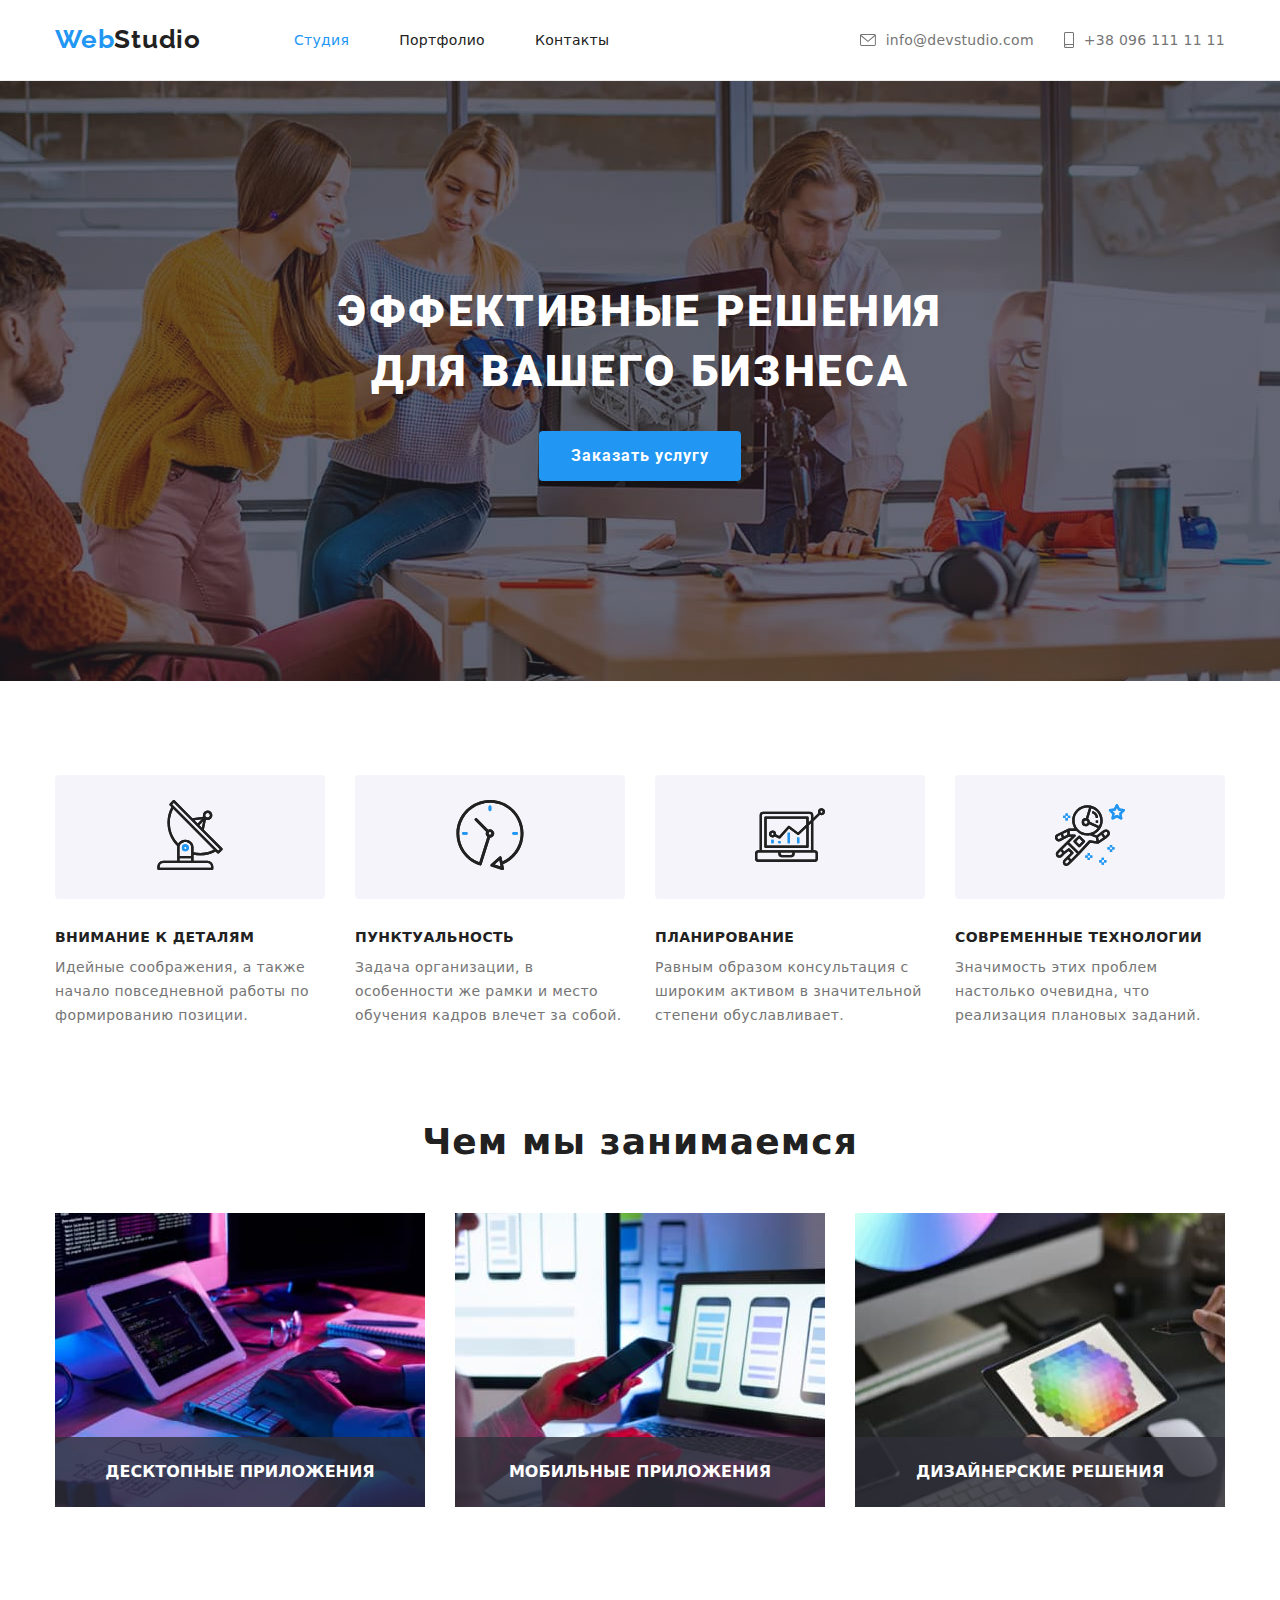
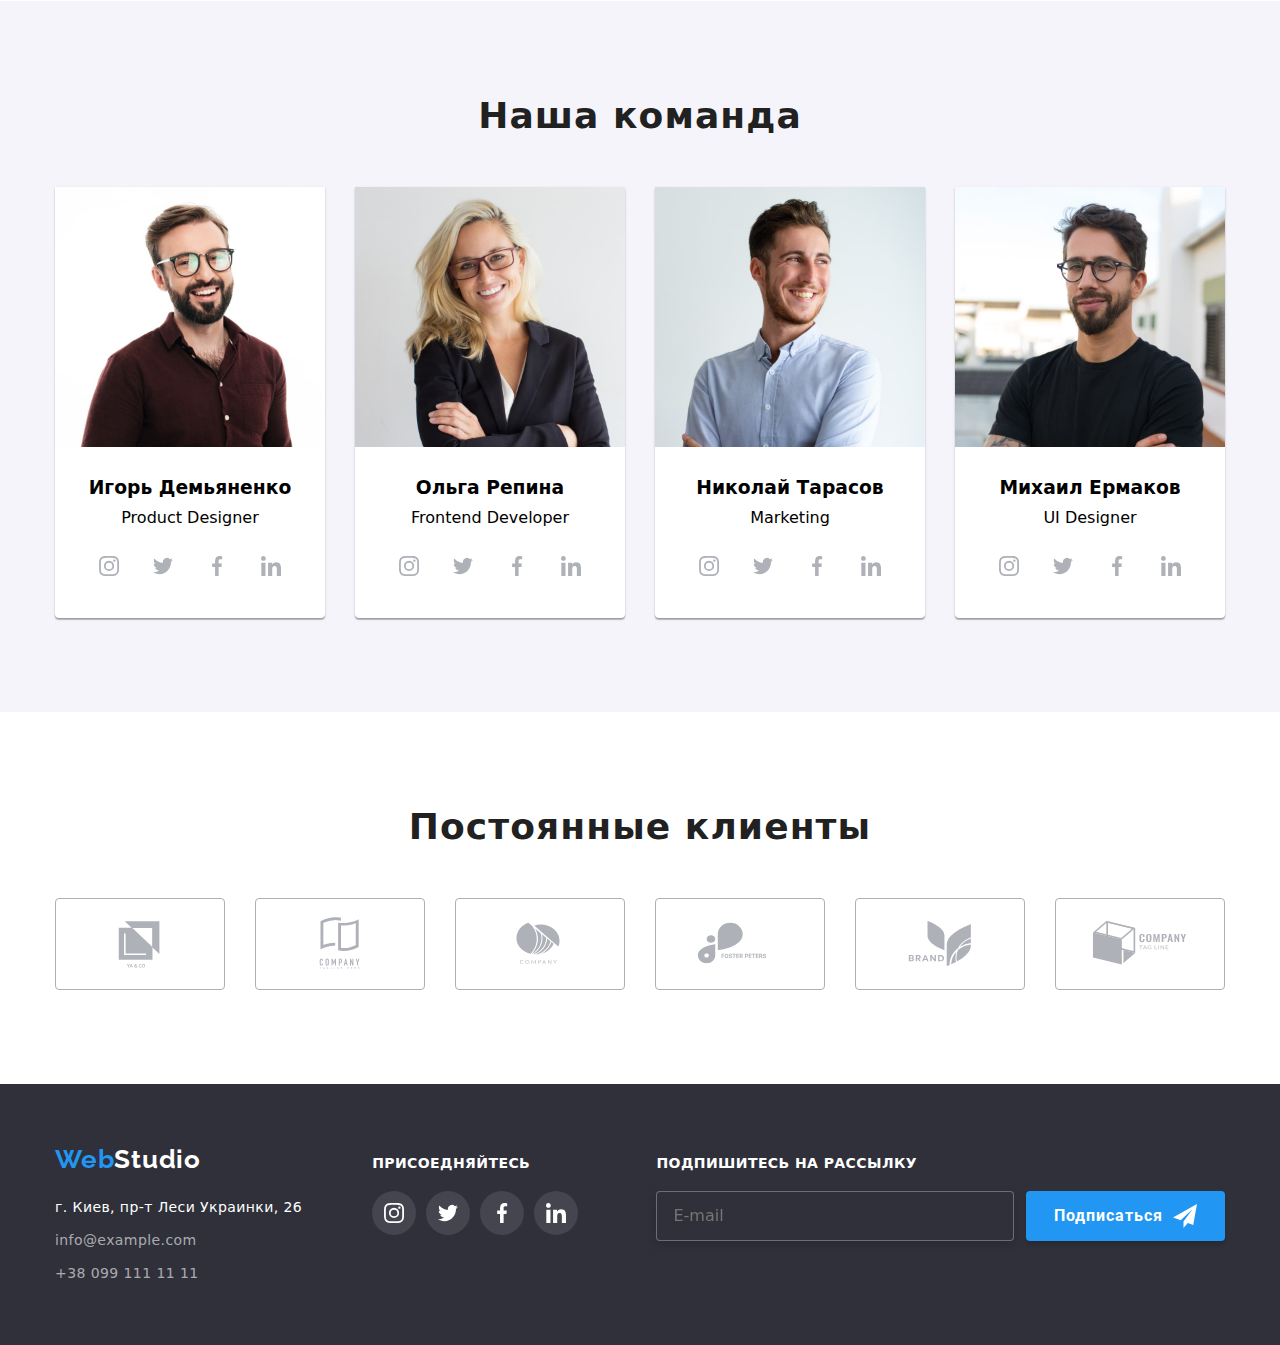
==== commit 81ed429f: "about icons fixed" ====
--- a/index.html
+++ b/index.html
@@ -84,7 +84,10 @@
           <ul class="about__list">
             <li class="about__item">
               <div class="about__body">
-                <p class="about__icon about__icon--antenna"></p>
+                <!-- <p class="about__icon about__icon--antenna"></p> -->
+                <svg class="about__icon about__icon--antenna">
+                  <use href="./images/svg/webstudio-icons-optimized.svg#icon-antenna"></use>
+                </svg>
               </div>
               <h3 class="sub-title about__sub-title">Внимание к деталям</h3>
               <p class="about__text">
@@ -93,7 +96,10 @@
             </li>
             <li class="about__item">
               <div class="about__body">
-                <p class="about__icon about__icon--clock"></p>
+                <!-- <p class="about__icon about__icon--clock"></p> -->
+                <svg class="about__icon about__icon--clock">
+                  <use href="./images/svg/webstudio-icons-optimized.svg#icon-clock"></use>
+                </svg>
               </div>
               <h3 class="sub-title about__sub-title">Пунктуальность</h3>
               <p class="about__text">
@@ -102,7 +108,10 @@
             </li>
             <li class="about__item">
               <div class="about__body">
-                <p class="about__icon about__icon--diagram"></p>
+                <!-- <p class="about__icon about__icon--diagram"></p> -->
+                <svg class="about__icon about__icon--diagram">
+                  <use href="./images/svg/webstudio-icons-optimized.svg#icon-diagram"></use>
+                </svg>
               </div>
               <h3 class="sub-title about__sub-title">Планирование</h3>
               <p class="about__text">
@@ -111,7 +120,10 @@
             </li>
             <li class="about__item">
               <div class="about__body">
-                <p class="about__icon about__icon--astronaut"></p>
+                <!-- <p class="about__icon about__icon--astronaut"></p> -->
+                <svg class="about__icon about__icon--astronaut">
+                  <use href="./images/svg/webstudio-icons-optimized.svg#icon-astronaut"></use>
+                </svg>
               </div>
               <h3 class="sub-title about__sub-title">Современные технологии</h3>
               <p class="about__text">
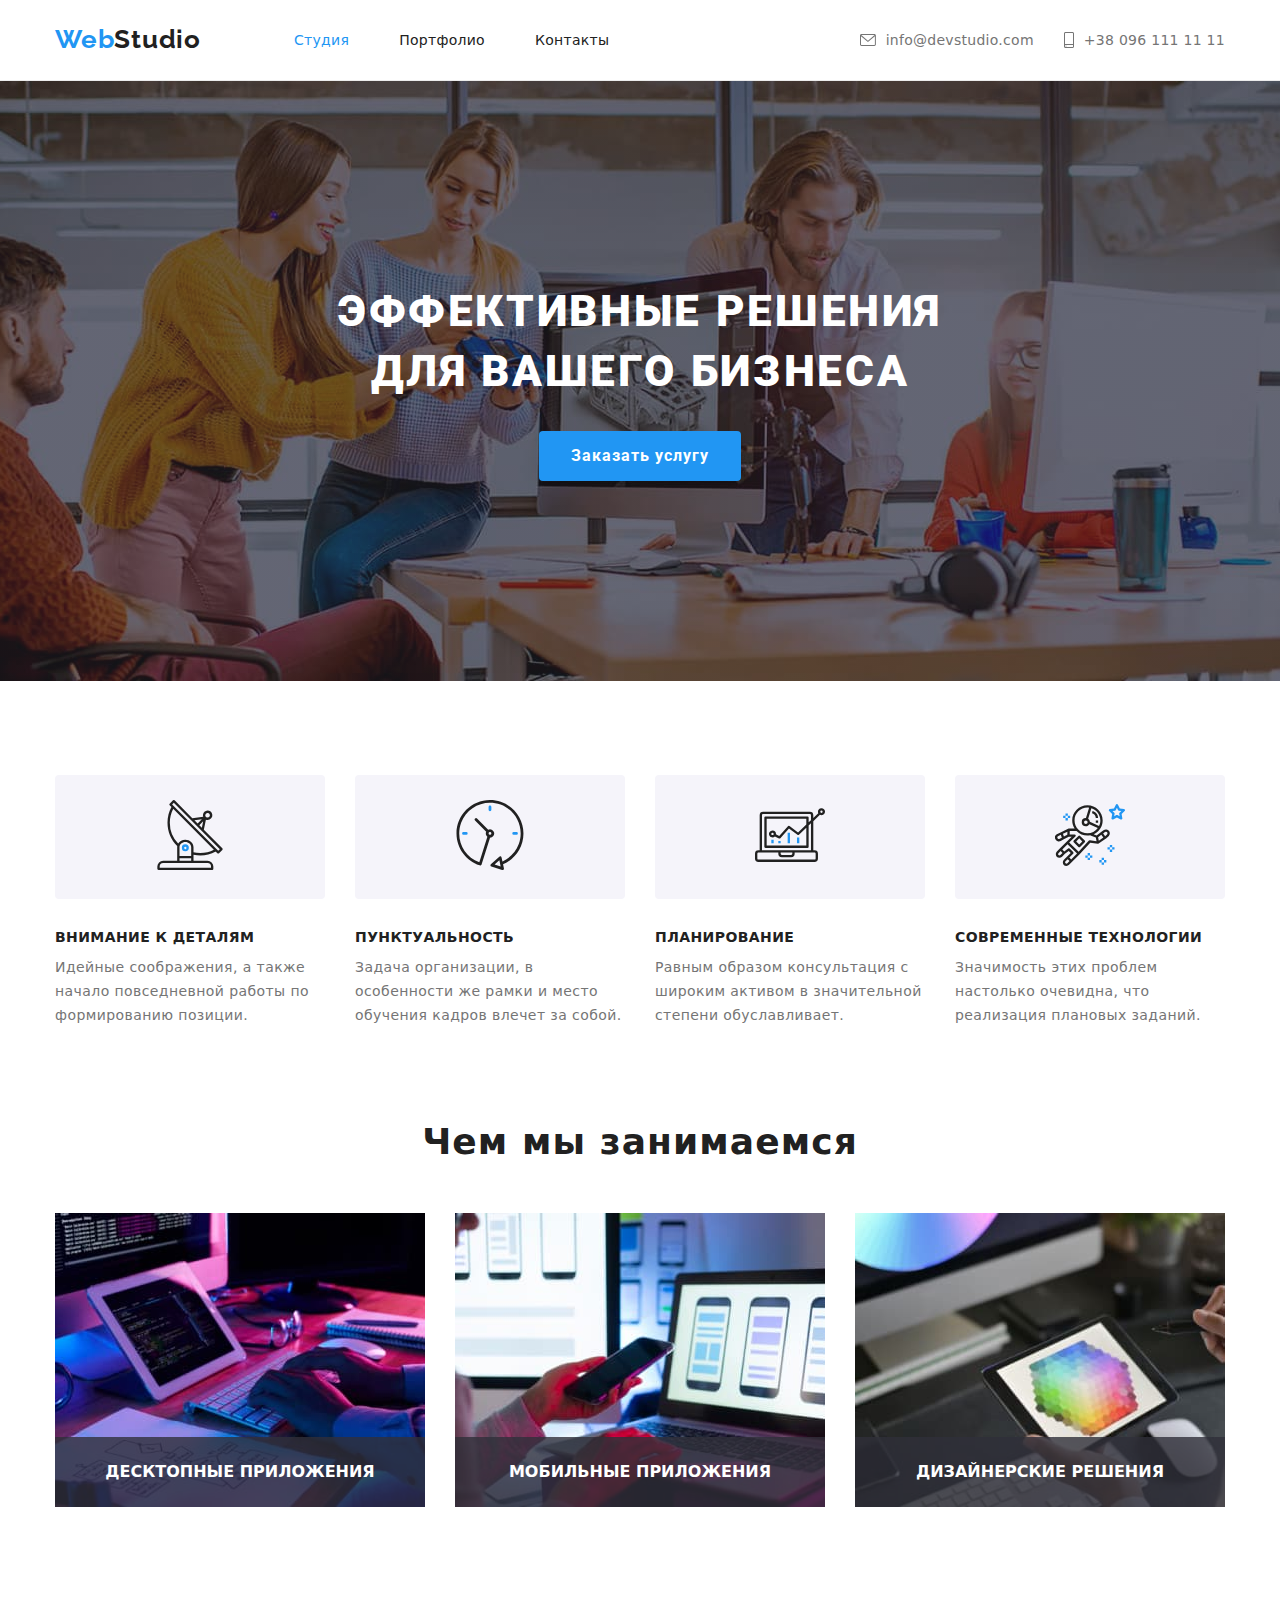
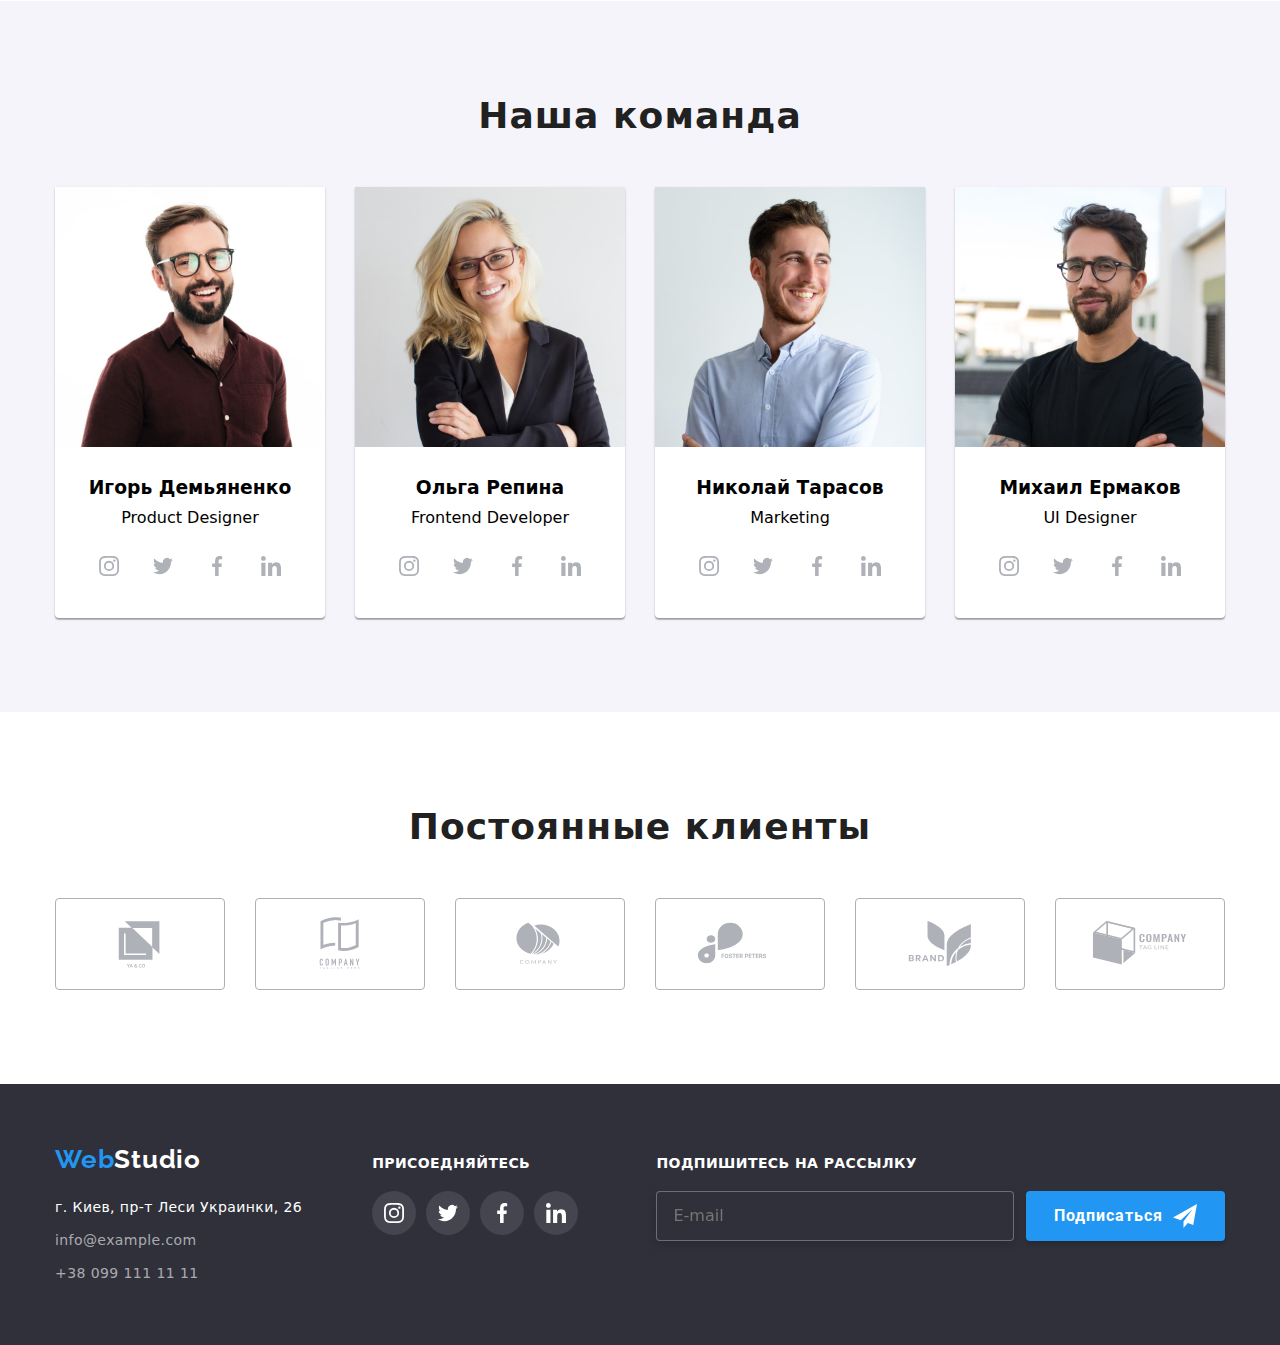
==== commit 9ce4a259: "html fixed" ====
--- a/index.html
+++ b/index.html
@@ -121,7 +121,7 @@
             <li class="about__item">
               <div class="about__body">
                 <!-- <p class="about__icon about__icon--astronaut"></p> -->
-                <svg class="about__icon about__icon--astronaut">
+                <svg class="about__icon about__icon--astronaut¨">
                   <use href="./images/svg/webstudio-icons-optimized.svg#icon-astronaut"></use>
                 </svg>
               </div>
--- a/css/master.min.css
+++ b/css/master.min.css
@@ -1,2 +1,2 @@
-/*! modern-normalize v1.1.0 | MIT License | https://github.com/sindresorhus/modern-normalize */*,::before,::after{-webkit-box-sizing:border-box;box-sizing:border-box}html{line-height:1.15;-webkit-text-size-adjust:100%;-moz-tab-size:4;-o-tab-size:4;tab-size:4}body{margin:0;font-family:system-ui,-apple-system,"Segoe UI",Roboto,Helvetica,Arial,sans-serif,"Apple Color Emoji","Segoe UI Emoji"}hr{height:0;color:inherit}abbr[title]{-webkit-text-decoration:underline dotted;text-decoration:underline dotted}b,strong{font-weight:bolder}code,kbd,samp,pre{font-family:ui-monospace, SFMono-Regular, Consolas, 'Liberation Mono', Menlo, monospace;font-size:1em}small{font-size:80%}sub,sup{font-size:75%;line-height:0;position:relative;vertical-align:baseline}sub{bottom:-0.25em}sup{top:-0.5em}table{text-indent:0;border-color:inherit}button,input,optgroup,select,textarea{font-family:inherit;font-size:100%;line-height:1.15;margin:0}button,select{text-transform:none}button,[type='button'],[type='reset'],[type='submit']{-webkit-appearance:button}::-moz-focus-inner{border-style:none;padding:0}:-moz-focusring{outline:1px dotted ButtonText}:-moz-ui-invalid{box-shadow:none}legend{padding:0}progress{vertical-align:baseline}::-webkit-inner-spin-button,::-webkit-outer-spin-button{height:auto}[type='search']{-webkit-appearance:textfield;outline-offset:-2px}::-webkit-search-decoration{-webkit-appearance:none}::-webkit-file-upload-button{-webkit-appearance:button;font:inherit}summary{display:list-item}h1,h2,h3,h4,h5,h6,p,ul,ol,li{margin:0;padding:0}ul,ol{list-style:none}a{text-decoration:none}img{display:block;max-width:100%;height:auto;margin:0}.container{width:1200px;padding-left:15px;padding-right:15px;margin-left:auto;margin-right:auto}.about__title,.portfolio__title{position:absolute;width:1px;height:1px;margin:-1px;border:0;padding:0;white-space:nowrap;-webkit-clip-path:inset(100%);clip-path:inset(100%);clip:rect(0 0 0 0);overflow:hidden}.logo{font-family:'Raleway';font-style:normal;font-weight:700;font-size:26px;line-height:calc(31 / 26);letter-spacing:0.03em}.logo__accent{color:#2196f3}.social-netwrk__list{display:-webkit-box;display:-ms-flexbox;display:flex;padding:0;width:-webkit-fit-content;width:-moz-fit-content;width:fit-content;height:44px}.social-netwrk__item:not(:last-of-type){margin-right:10px}.social-netwrk__link{display:-webkit-box;display:-ms-flexbox;display:flex;-webkit-box-pack:center;-ms-flex-pack:center;justify-content:center;-webkit-box-align:center;-ms-flex-align:center;align-items:center;width:44px;height:44px;border-radius:50%;-webkit-transition:color 250ms cubic-bezier(0.4, 0, 0.2, 1),background-color 250ms cubic-bezier(0.4, 0, 0.2, 1),fill 250ms cubic-bezier(0.4, 0, 0.2, 1);transition:color 250ms cubic-bezier(0.4, 0, 0.2, 1),background-color 250ms cubic-bezier(0.4, 0, 0.2, 1),fill 250ms cubic-bezier(0.4, 0, 0.2, 1)}.social-netwrk__icon{width:20px;height:20px}.section__title{text-align:center;font-weight:700;font-size:36px;line-height:calc(42 / 36);letter-spacing:0.03em;color:#212121}.button{font-family:'Roboto';font-style:normal;font-weight:700;font-size:16px;line-height:calc(30 / 16);display:-webkit-box;display:-ms-flexbox;display:flex;-webkit-box-align:center;-ms-flex-align:center;align-items:center;text-align:center;letter-spacing:0.06em;padding-top:10px;padding-bottom:10px;-webkit-box-pack:center;-ms-flex-pack:center;justify-content:center;outline:0;outline-offset:0;border:none;-webkit-box-shadow:0px 4px 4px rgba(0,0,0,0.15);box-shadow:0px 4px 4px rgba(0,0,0,0.15);border-radius:4px;color:#fff;background-color:#2196f3}.backdrop{position:fixed;top:0;left:0;z-index:2;width:100%;height:100%;background-color:rgba(0,0,0,0.1);opacity:1;-webkit-transition:opacity 250ms cubic-bezier(0.4, 0, 0.2, 1);transition:opacity 250ms cubic-bezier(0.4, 0, 0.2, 1)}.is-hidden{opacity:0;pointer-events:none}.is-hidden.modal{opacity:0;-webkit-transform:translate(-50%, -50%) scale(1.2);transform:translate(-50%, -50%) scale(1.2)}.modal{position:absolute;top:50%;left:50%;width:528px;height:581px;padding:40px;opacity:1;-webkit-transform:translate(-50%, -50%) scale(1);transform:translate(-50%, -50%) scale(1);-webkit-transition:opacity 250ms var(--timing-func),-webkit-transform 250ms cubic-bezier(0.4, 0, 0.2, 1);transition:opacity 250ms var(--timing-func),-webkit-transform 250ms cubic-bezier(0.4, 0, 0.2, 1);transition:transform 250ms cubic-bezier(0.4, 0, 0.2, 1),opacity 250ms var(--timing-func);transition:transform 250ms cubic-bezier(0.4, 0, 0.2, 1),opacity 250ms var(--timing-func),-webkit-transform 250ms cubic-bezier(0.4, 0, 0.2, 1);-webkit-box-shadow:0px 1px 3px rgba(0,0,0,0.12),0px 1px 1px rgba(0,0,0,0.14),0px 2px 1px rgba(0,0,0,0.2);box-shadow:0px 1px 3px rgba(0,0,0,0.12),0px 1px 1px rgba(0,0,0,0.14),0px 2px 1px rgba(0,0,0,0.2);border-radius:4px;background-color:#fff}.modal__button{position:absolute;top:0;right:0;width:30px;height:30px;margin-top:8px;margin-right:8px;display:-webkit-box;display:-ms-flexbox;display:flex;-webkit-box-pack:center;-ms-flex-pack:center;justify-content:center;-webkit-box-align:center;-ms-flex-align:center;align-items:center;border-radius:50%;border:1px solid rgba(0,0,0,0.1);background-color:#fff;color:#212121;fill:currentColor;-webkit-transition:fill 250ms cubic-bezier(0.4, 0, 0.2, 1);transition:fill 250ms cubic-bezier(0.4, 0, 0.2, 1)}.modal__button:hover,.modal__button:focus{fill:#2196f3;cursor:pointer}.header{padding-top:24px;padding-bottom:25px;position:fixed;width:100%;top:0;left:0;font-style:normal;font-weight:500;font-size:14px;line-height:calc(16 / 14);letter-spacing:0.02em;background-color:#fff;border-bottom:1px solid #ececec;z-index:1}.header__container{display:-webkit-box;display:-ms-flexbox;display:flex;-webkit-box-align:center;-ms-flex-align:center;align-items:center}.header-studio-contacts{display:-webkit-box;display:-ms-flexbox;display:flex;-ms-flex-wrap:nowrap;flex-wrap:nowrap;width:-webkit-fit-content;width:-moz-fit-content;width:fit-content;margin-left:auto}.header-studio-contacts__item:not(:last-child){margin-right:30px}.header-studio-contacts__link{display:-webkit-box;display:-ms-flexbox;display:flex;padding:0;-webkit-box-align:center;-ms-flex-align:center;align-items:center;color:#757575;fill:currentColor;-webkit-transition:color 250ms cubic-bezier(0.4, 0, 0.2, 1);transition:color 250ms cubic-bezier(0.4, 0, 0.2, 1)}.header-studio-contacts__link:hover,.header-studio-contacts__link:focus{color:#2196f3}.header-studio-contacts__icon{margin-right:10px}.site-nav{display:-webkit-box;display:-ms-flexbox;display:flex}.site-nav__logo{color:#212121}.site-nav__list{display:-webkit-box;display:-ms-flexbox;display:flex;-webkit-box-align:center;-ms-flex-align:center;align-items:center;margin-left:93px;padding:0}.site-nav__item:not(:last-child){margin-right:50px}.site-nav__link{position:relative;display:block;color:#212121;-webkit-transition:color 250ms cubic-bezier(0.4, 0, 0.2, 1);transition:color 250ms cubic-bezier(0.4, 0, 0.2, 1)}.site-nav__link:hover,.site-nav__link:focus{color:#2196f3}.site-nav__link--active{color:#2196f3}.site-nav__link--active::after{content:'';display:block;position:absolute;left:0;bottom:-33px;width:100%;height:4px;border-radius:2px;background-color:#2196f3;-webkit-transform:scaleX(0);transform:scaleX(0);-webkit-animation-name:barScale;animation-name:barScale;-webkit-animation-duration:1000ms;animation-duration:1000ms;-webkit-animation-timing-function:cubic-bezier(0.4, 0, 0.2, 1);animation-timing-function:cubic-bezier(0.4, 0, 0.2, 1);-webkit-animation-iteration-count:1;animation-iteration-count:1;-webkit-animation-direction:normal;animation-direction:normal;-webkit-animation-play-state:running;animation-play-state:running;-webkit-animation-delay:250ms;animation-delay:250ms;-webkit-animation-fill-mode:forwards;animation-fill-mode:forwards}@-webkit-keyframes barScale{0%{-webkit-transform:scaleX(0);transform:scaleX(0)}50%{-webkit-transform:scaleX(1.2);transform:scaleX(1.2)}100%{-webkit-transform:scaleX(1);transform:scaleX(1)}}@keyframes barScale{0%{-webkit-transform:scaleX(0);transform:scaleX(0)}50%{-webkit-transform:scaleX(1.2);transform:scaleX(1.2)}100%{-webkit-transform:scaleX(1);transform:scaleX(1)}}.form-sbscrb{display:-webkit-box;display:-ms-flexbox;display:flex;width:100%}.form-sbscrb__label{display:block;width:358px;height:50px;margin-bottom:0;font-weight:400;font-size:16px;line-height:calc(20 / 16);display:-webkit-box;display:-ms-flexbox;display:flex;-webkit-box-align:center;-ms-flex-align:center;align-items:center;letter-spacing:0.03em;background-color:#2f303a;color:#ffffff99;border:1px solid rgba(255,255,255,0.3);-webkit-filter:drop-shadow(0px 4px 4px rgba(0,0,0,0.15));filter:drop-shadow(0px 4px 4px rgba(0,0,0,0.15));border-radius:4px}.form-sbscrb__input{display:block;outline:0;outline-offset:0;border:none;padding-left:16px;background-color:inherit;color:#fff}.form-sbscrb-button{margin-left:12px;padding-left:28px;padding-right:28px}.form-sbscrb-button__text{display:inline-block;margin-right:10px;padding:0}.form-sbscrb-button__icon{width:24px;height:24px}.form-modal{height:100%;padding:0;text-align:center}.form-modal__title{display:block;margin-bottom:12px;font-weight:700;font-size:19px;line-height:calc(23 / 12);text-align:center;letter-spacing:0.03em;color:#212121}.form-modal__button{margin-left:auto;margin-right:auto;padding-left:55px;padding-right:55px;opacity:0.6;-webkit-transition:opacity 250ms cubic-bezier(0.4, 0, 0.2, 1);transition:opacity 250ms cubic-bezier(0.4, 0, 0.2, 1)}.form-modal__button:hover,.form-modal__button:focus{outline:0;outline-offset:0;opacity:1;cursor:pointer}.label{position:relative;display:-webkit-box;display:-ms-flexbox;display:flex;-webkit-box-orient:vertical;-webkit-box-direction:reverse;-ms-flex-direction:column-reverse;flex-direction:column-reverse;margin-bottom:10px}.label__text{margin-bottom:4px;text-align:left;font-weight:400;font-size:12px;line-height:calc(14 / 12);letter-spacing:0.01em}.label__input{height:40px;padding-left:42px;color:#757575;border:1px solid rgba(33,33,33,0.2);border-radius:4px;-webkit-transition:border 250ms cubic-bezier(0.4, 0, 0.2, 1);transition:border 250ms cubic-bezier(0.4, 0, 0.2, 1)}.label:focus-within .label__input,.label:focus-within .label__textarea,.label:hover .label__input,.label:hover .label__textarea{outline:0;outline-offset:0;border:1px solid #2196f3;border-radius:4px;cursor:pointer}.label:focus-within .label__icon,.label:hover .label__icon{fill:#2196f3}.label__textarea{resize:none;width:100%;height:120px;padding:12px 16px;border:1px solid rgba(33,33,33,0.2);border-radius:4px;-webkit-transition:border 250ms cubic-bezier(0.4, 0, 0.2, 1);transition:border 250ms cubic-bezier(0.4, 0, 0.2, 1)}.label__icon{position:absolute;top:50%;left:12px;display:inline-block;color:#212121;fill:currentColor;-webkit-transition:fill 250ms cubic-bezier(0.4, 0, 0.2, 1);transition:fill 250ms cubic-bezier(0.4, 0, 0.2, 1)}.label__pic{width:18px;height:18px}.label-checkbox{position:relative;display:-webkit-box;display:-ms-flexbox;display:flex;-webkit-box-orient:horizontal;-webkit-box-direction:normal;-ms-flex-direction:row;flex-direction:row;-webkit-box-pack:end;-ms-flex-pack:end;justify-content:end;-webkit-box-align:center;-ms-flex-align:center;align-items:center;margin-left:auto;margin-right:auto;margin-bottom:30px;padding:0;width:423px;font-style:normal;font-weight:400;font-size:14px;line-height:calc(24 / 14);letter-spacing:0.03em;color:#757575}.label-checkbox__input{-webkit-appearance:none;-moz-appearance:none;appearance:none;width:1px;height:1px;margin:-1px;border:0;padding:0;white-space:nowrap;-webkit-clip-path:inset(100%);clip-path:inset(100%);clip:rect(0 0 0 0);overflow:hidden}.label-checkbox__input:focus-within+.label-checkbox__text,.label-checkbox__input:hover+.label-checkbox__text{opacity:1;cursor:pointer}.label-checkbox__input:focus-within ~ .label-checkbox__icon,.label-checkbox__input:hover ~ .label-checkbox__icon{background-image:url("data:image/svg+xml,%3Csvg width='16' height='15' fill='none' xmlns='http://www.w3.org/2000/svg'%3E%3Cpath d='M14.222 1.667v11.666H1.778V1.667h12.444Zm0-1.667H1.778C.8 0 0 .75 0 1.667v11.666C0 14.25.8 15 1.778 15h12.444C15.2 15 16 14.25 16 13.333V1.667C16 .75 15.2 0 14.222 0Z' fill='%232196F3'/%3E%3C/svg%3E");background-position:center;background-size:contain;background-origin:content-box;cursor:pointer}.label-checkbox__input:checked ~ .label-checkbox__icon{background-color:#2196f3;background-image:url("data:image/svg+xml,%3Csvg width='15' height='15' fill='none' xmlns='http://www.w3.org/2000/svg'%3E%3Cpath d='m2.957 7.752-.069-.066-.069.065-.888.842-.076.072.076.073 3.496 3.334.069.066.069-.066 7.504-7.158.076-.073-.076-.072-.882-.841-.069-.066-.069.066-6.553 6.246-2.539-2.422Z' fill='%23fff' stroke='%23fff' stroke-width='.2'/%3E%3C/svg%3E");background-position:center;background-size:contain;border-radius:2px}.label-checkbox__text{opacity:0.6;-webkit-transition:opacity 250ms cubic-bezier(0.4, 0, 0.2, 1);transition:opacity 250ms cubic-bezier(0.4, 0, 0.2, 1)}.label-checkbox__link{outline:0;outline-offset:0;-webkit-text-decoration-line:underline;text-decoration-line:underline;color:#2196f3;margin-left:4px}.label-checkbox__icon{position:absolute;top:4px;left:-8px;display:inline-block;width:16px;height:15px;background-image:url("data:image/svg+xml,%3Csvg width='16' height='15' xmlns='http://www.w3.org/2000/svg'%3E%3Cpath d='M14.222 1.667v11.666H1.778V1.667h12.444Zm0-1.667H1.778C.8 0 0 .75 0 1.667v11.666C0 14.25.8 15 1.778 15h12.444C15.2 15 16 14.25 16 13.333V1.667C16 .75 15.2 0 14.222 0Z'/%3E%3C/svg%3E");background-position:center;background-size:contain;background-origin:content-box;-webkit-transition:background-color 250ms cubic-bezier(0.4, 0, 0.2, 1),background-image 250ms v cubic-bezier(0.4, 0, 0.2, 1);transition:background-color 250ms cubic-bezier(0.4, 0, 0.2, 1),background-image 250ms v cubic-bezier(0.4, 0, 0.2, 1)}.footer{padding-top:60px;padding-bottom:60px;background-color:#2f303a}.footer__container{display:-webkit-box;display:-ms-flexbox;display:flex;-webkit-box-align:baseline;-ms-flex-align:baseline;align-items:baseline}.footer__logo{color:#fff}.footer__contacts{margin-right:70px}.footer-studio-contacts{margin-top:20px}.footer-studio-contacts__list{display:block}.footer-studio-contacts__item:not(:last-child){margin-bottom:9px}.footer-studio-contacts__addr{font-style:normal;font-weight:400;font-size:14px;line-height:calc(24 / 14);letter-spacing:0.03em;color:#fff;-webkit-transition:color 250ms cubic-bezier(0.4, 0, 0.2, 1);transition:color 250ms cubic-bezier(0.4, 0, 0.2, 1)}.footer-studio-contacts__addr:hover,.footer-studio-contacts__addr:focus{color:#2196f3}.footer-studio-contacts__link{font-style:normal;font-weight:400;font-size:14px;line-height:calc(24 / 14);letter-spacing:0.03em;color:#ffffff99}.footer-studio-contacts__link:hover,.footer-studio-contacts__link:focus{color:#2196f3}.follow__text{font-style:normal;font-weight:700;font-size:14px;line-height:calc(16 / 14);letter-spacing:0.03em;text-transform:uppercase;color:#fff}.footer-social-netwrk__list{margin-top:20px}.footer-social-netwrk__link{background-color:#ffffff1a;color:#fff;fill:currentColor}.footer-social-netwrk__link:hover,.footer-social-netwrk__link:focus{background-color:#2196f3}.sbscrb{display:block;margin-right:0;margin-left:auto}.sbscrb__text{margin-bottom:20px;font-weight:700;font-size:14px;line-height:calc(16 / 14);letter-spacing:0.03em;text-transform:uppercase;color:#fff}.hero__overlay{padding:200px 0px;background-color:#2f303a;max-width:1600px;min-height:600px;margin-left:auto;margin-right:auto;background-image:-webkit-gradient(linear, left top, right top, from(rgba(47,48,58,0.4)), to(rgba(47,48,58,0.4))),url("../images/banner/Img.jpg");background-image:linear-gradient(to right, rgba(47,48,58,0.4), rgba(47,48,58,0.4)),url("../images/banner/Img.jpg");background-size:cover;background-repeat:no-repeat;background-position:center}.hero__container{text-align:center}.hero__title{margin-bottom:30px;font-family:'Roboto';font-style:normal;font-weight:900;font-size:44px;line-height:calc(60 / 44);text-align:center;letter-spacing:0.06em;text-transform:uppercase;color:#fff}.hero__button{margin-left:auto;margin-right:auto;padding-left:32px;padding-right:32px;cursor:pointer}.about{padding-top:94px;padding-bottom:94px}.about__sub-title{margin-bottom:10px;font-weight:700;font-size:14px;line-height:calc(16 / 14);letter-spacing:0.03em;text-transform:uppercase;color:#212121}.about__text{padding:0;margin:0;font-style:normal;font-weight:400;font-size:14px;line-height:calc(24 / 14);letter-spacing:0.03em;color:#757575}.about__list{display:-webkit-box;display:-ms-flexbox;display:flex;-ms-flex-wrap:wrap;flex-wrap:wrap}.about__item{-ms-flex-preferred-size:calc((100% - 90px) / 4);flex-basis:calc((100% - 90px) / 4)}.about__item:not(:last-child){margin-right:30px}.about__body{display:inline-block;padding:25px 100px;margin-bottom:30px;background-color:#f5f4fa;border-radius:4px}.about__icon{width:70px;height:70px}.about__icon--antenna{background-image:url("../../images/svg/icons/antenna.svg");background-position:center;background-repeat:no-repeat;background-size:contain}.about__icon--astronaut{background-image:url("../../images/svg/icons/astronaut.svg");background-position:center;background-repeat:no-repeat;background-size:contain}.about__icon--clock{background-image:url("../../images/svg/icons/clock.svg");background-position:center;background-repeat:no-repeat;background-size:contain}.about__icon--diagram{background-image:url("../../images/svg/icons/diagram.svg");background-position:center;background-repeat:no-repeat;background-size:contain}.profile{padding-bottom:94px}.profile__title{margin-bottom:50px}.profile__list{display:-webkit-box;display:-ms-flexbox;display:flex;-ms-flex-wrap:wrap;flex-wrap:wrap}.profile__item{width:calc((100% - 60px) / 3);margin-bottom:0}.profile__item:not(:last-child){margin-right:30px}.profile__thumb{position:relative}.profile__text{position:absolute;bottom:0;left:0;display:-webkit-box;display:-ms-flexbox;display:flex;-webkit-box-pack:center;-ms-flex-pack:center;justify-content:center;-webkit-box-align:center;-ms-flex-align:center;align-items:center;height:70px;width:100%;padding:0;margin:0;font-weight:700;text-transform:uppercase;color:#fff;background-color:rgba(47,48,58,0.8)}.team{padding-top:94px;padding-bottom:94px;background-color:#f5f4fa}.team__title{margin-bottom:50px}.team__list{display:-webkit-box;display:-ms-flexbox;display:flex;-ms-flex-wrap:wrap;flex-wrap:wrap;padding:0}.team__item{background:#fff;-webkit-box-shadow:0px 1px 3px rgba(0,0,0,0.12),0px 1px 1px rgba(0,0,0,0.14),0px 2px 1px rgba(0,0,0,0.2);box-shadow:0px 1px 3px rgba(0,0,0,0.12),0px 1px 1px rgba(0,0,0,0.14),0px 2px 1px rgba(0,0,0,0.2);border-radius:0px 0px 4px 4px;text-align:center}.team__item:not(:last-child){margin-right:30px}.team__card{display:-ms-grid;display:grid;-webkit-box-pack:center;-ms-flex-pack:center;justify-content:center}.team__card{padding-top:30px;padding-bottom:30px}.team__sub-title{margin-bottom:10px}.team__position{font-size:16px;line-height:1.18;padding:0;margin:0px 0px 16px 0px;margin-bottom:16px}.team-social-netwrk__link{background-color:#fff;color:#afb1b8;fill:currentColor}.team-social-netwrk__link:hover,.team-social-netwrk__link:focus{background-color:#2196f3;fill:#fff}.clients{padding-top:94px;padding-bottom:94px}.clients__container{text-align:center}.clients__title{margin-bottom:50px}.clients__list{display:-webkit-box;display:-ms-flexbox;display:flex;-webkit-box-pack:center;-ms-flex-pack:center;justify-content:center}.clients__item{width:100%}.clients__item:not(:last-child){margin-right:30px}.clients__link{display:-webkit-inline-box;display:-ms-inline-flexbox;display:inline-flex;-webkit-box-pack:center;-ms-flex-pack:center;justify-content:center;-webkit-box-align:center;-ms-flex-align:center;align-items:center;width:170px;height:92px;border:1px solid #afb1b8;border-radius:4px;cursor:pointer;color:#afb1b8;fill:currentColor;-webkit-transition:color 250ms cubic-bezier(0.4, 0, 0.2, 1),border-color 250ms cubic-bezier(0.4, 0, 0.2, 1),fill 250ms cubic-bezier(0.4, 0, 0.2, 1);transition:color 250ms cubic-bezier(0.4, 0, 0.2, 1),border-color 250ms cubic-bezier(0.4, 0, 0.2, 1),fill 250ms cubic-bezier(0.4, 0, 0.2, 1)}.clients__link:hover,.clients__link:focus{border-color:#2196f3;fill:#2196f3}.clients__icon{width:106px;height:60px}.portfolio{padding-top:94px;padding-bottom:94px}.portfolio__title{margin-bottom:30px;font-family:'Roboto';font-style:normal;font-weight:900;font-size:44px;line-height:calc(60 / 44);text-align:center;letter-spacing:0.06em;text-transform:uppercase;color:#212121}.projects-filter{display:-webkit-box;display:-ms-flexbox;display:flex;-webkit-box-pack:center;-ms-flex-pack:center;justify-content:center;margin-bottom:50px}.projects-filter__item:not(:last-child){margin-right:8px}.projects-filter__button{padding:6px 22px;font-weight:500;font-size:16px;line-height:calc(26 / 16);background-color:#f5f4fa;color:#212121;cursor:pointer;-webkit-transition:background-color 250ms cubic-bezier(0.4, 0, 0.2, 1),color 250ms cubic-bezier(0.4, 0, 0.2, 1),-webkit-box-shadow 250ms cubic-bezier(0.4, 0, 0.2, 1);transition:background-color 250ms cubic-bezier(0.4, 0, 0.2, 1),color 250ms cubic-bezier(0.4, 0, 0.2, 1),-webkit-box-shadow 250ms cubic-bezier(0.4, 0, 0.2, 1);transition:background-color 250ms cubic-bezier(0.4, 0, 0.2, 1),box-shadow 250ms cubic-bezier(0.4, 0, 0.2, 1),color 250ms cubic-bezier(0.4, 0, 0.2, 1);transition:background-color 250ms cubic-bezier(0.4, 0, 0.2, 1),box-shadow 250ms cubic-bezier(0.4, 0, 0.2, 1),color 250ms cubic-bezier(0.4, 0, 0.2, 1),-webkit-box-shadow 250ms cubic-bezier(0.4, 0, 0.2, 1)}.projects-filter__button:hover,.projects-filter__button:focus{-webkit-box-shadow:0px 3px 1px rgba(0,0,0,0.1),0px 1px 2px rgba(0,0,0,0.08),0px 2px 2px rgba(0,0,0,0.12);box-shadow:0px 3px 1px rgba(0,0,0,0.1),0px 1px 2px rgba(0,0,0,0.08),0px 2px 2px rgba(0,0,0,0.12);background-color:#2196f3;color:#fff}.projects{display:-webkit-box;display:-ms-flexbox;display:flex;-ms-flex-wrap:wrap;flex-wrap:wrap;margin-right:calc(-1 * 30px);margin-bottom:calc(-1 * 30px)}.projects__item{width:370px;margin-right:30px;margin-bottom:30px}.projects__link{display:block;-webkit-transition:-webkit-box-shadow 250ms cubic-bezier(0.4, 0, 0.2, 1);transition:-webkit-box-shadow 250ms cubic-bezier(0.4, 0, 0.2, 1);transition:box-shadow 250ms cubic-bezier(0.4, 0, 0.2, 1);transition:box-shadow 250ms cubic-bezier(0.4, 0, 0.2, 1), -webkit-box-shadow 250ms cubic-bezier(0.4, 0, 0.2, 1)}.projects__link:hover,.projects__link:focus{-webkit-box-shadow:0px 1px 1px rgba(0,0,0,0.12),0px 4px 4px rgba(0,0,0,0.06),1px 4px 6px rgba(0,0,0,0.16);box-shadow:0px 1px 1px rgba(0,0,0,0.12),0px 4px 4px rgba(0,0,0,0.06),1px 4px 6px rgba(0,0,0,0.16)}.projects__link:hover .projects__dscrpt,.projects__link:focus .projects__dscrpt{-webkit-transform:translateY(0);transform:translateY(0)}.projects__link:hover .projects__text,.projects__link:focus .projects__text{opacity:1}.projects__thumb{position:relative;overflow:hidden}.projects__dscrpt{position:absolute;width:100%;height:100%;padding:63px 24px;top:0;left:0;background-color:rgba(33,150,243,0.9);-webkit-transform:translateY(100%);transform:translateY(100%);-webkit-transition:-webkit-transform 250ms cubic-bezier(0.4, 0, 0.2, 1);transition:-webkit-transform 250ms cubic-bezier(0.4, 0, 0.2, 1);transition:transform 250ms cubic-bezier(0.4, 0, 0.2, 1);transition:transform 250ms cubic-bezier(0.4, 0, 0.2, 1), -webkit-transform 250ms cubic-bezier(0.4, 0, 0.2, 1)}.projects__text{font-size:18px;font-weight:400;line-height:calc(28 / 18);color:#fff;opacity:0;-webkit-transition:opacity 250ms cubic-bezier(0.4, 0, 0.2, 1) 250ms;transition:opacity 250ms cubic-bezier(0.4, 0, 0.2, 1) 250ms}.projects__label{padding:20px 24px;border:1px solid #eee;border-top:none}.projects__title{margin-bottom:4px;font-style:normal;font-weight:700;font-size:17px;line-height:calc(36 / 18);letter-spacing:0.06em;color:#212121}.projects__division{font-style:normal;font-weight:400;font-size:16px;line-height:calc(30 / 16);letter-spacing:0.03em;color:#757575}
+/*! modern-normalize v1.1.0 | MIT License | https://github.com/sindresorhus/modern-normalize */*,::before,::after{-webkit-box-sizing:border-box;box-sizing:border-box}html{line-height:1.15;-webkit-text-size-adjust:100%;-moz-tab-size:4;-o-tab-size:4;tab-size:4}body{margin:0;font-family:system-ui,-apple-system,"Segoe UI",Roboto,Helvetica,Arial,sans-serif,"Apple Color Emoji","Segoe UI Emoji"}hr{height:0;color:inherit}abbr[title]{-webkit-text-decoration:underline dotted;text-decoration:underline dotted}b,strong{font-weight:bolder}code,kbd,samp,pre{font-family:ui-monospace, SFMono-Regular, Consolas, 'Liberation Mono', Menlo, monospace;font-size:1em}small{font-size:80%}sub,sup{font-size:75%;line-height:0;position:relative;vertical-align:baseline}sub{bottom:-0.25em}sup{top:-0.5em}table{text-indent:0;border-color:inherit}button,input,optgroup,select,textarea{font-family:inherit;font-size:100%;line-height:1.15;margin:0}button,select{text-transform:none}button,[type='button'],[type='reset'],[type='submit']{-webkit-appearance:button}::-moz-focus-inner{border-style:none;padding:0}:-moz-focusring{outline:1px dotted ButtonText}:-moz-ui-invalid{box-shadow:none}legend{padding:0}progress{vertical-align:baseline}::-webkit-inner-spin-button,::-webkit-outer-spin-button{height:auto}[type='search']{-webkit-appearance:textfield;outline-offset:-2px}::-webkit-search-decoration{-webkit-appearance:none}::-webkit-file-upload-button{-webkit-appearance:button;font:inherit}summary{display:list-item}h1,h2,h3,h4,h5,h6,p,ul,ol,li{margin:0;padding:0}ul,ol{list-style:none}a{text-decoration:none}img{display:block;max-width:100%;height:auto;margin:0}.container{width:1200px;padding-left:15px;padding-right:15px;margin-left:auto;margin-right:auto}.about__title,.portfolio__title{position:absolute;width:1px;height:1px;margin:-1px;border:0;padding:0;white-space:nowrap;-webkit-clip-path:inset(100%);clip-path:inset(100%);clip:rect(0 0 0 0);overflow:hidden}.logo{font-family:'Raleway';font-style:normal;font-weight:700;font-size:26px;line-height:calc(31 / 26);letter-spacing:0.03em}.logo__accent{color:#2196f3}.social-netwrk__list{display:-webkit-box;display:-ms-flexbox;display:flex;padding:0;width:-webkit-fit-content;width:-moz-fit-content;width:fit-content;height:44px}.social-netwrk__item:not(:last-of-type){margin-right:10px}.social-netwrk__link{display:-webkit-box;display:-ms-flexbox;display:flex;-webkit-box-pack:center;-ms-flex-pack:center;justify-content:center;-webkit-box-align:center;-ms-flex-align:center;align-items:center;width:44px;height:44px;border-radius:50%;-webkit-transition:color 250ms cubic-bezier(0.4, 0, 0.2, 1),background-color 250ms cubic-bezier(0.4, 0, 0.2, 1),fill 250ms cubic-bezier(0.4, 0, 0.2, 1);transition:color 250ms cubic-bezier(0.4, 0, 0.2, 1),background-color 250ms cubic-bezier(0.4, 0, 0.2, 1),fill 250ms cubic-bezier(0.4, 0, 0.2, 1)}.social-netwrk__icon{width:20px;height:20px}.section__title{text-align:center;font-weight:700;font-size:36px;line-height:calc(42 / 36);letter-spacing:0.03em;color:#212121}.button{font-family:'Roboto';font-style:normal;font-weight:700;font-size:16px;line-height:calc(30 / 16);display:-webkit-box;display:-ms-flexbox;display:flex;-webkit-box-align:center;-ms-flex-align:center;align-items:center;text-align:center;letter-spacing:0.06em;padding-top:10px;padding-bottom:10px;-webkit-box-pack:center;-ms-flex-pack:center;justify-content:center;outline:0;outline-offset:0;border:none;-webkit-box-shadow:0px 4px 4px rgba(0,0,0,0.15);box-shadow:0px 4px 4px rgba(0,0,0,0.15);border-radius:4px;color:#fff;background-color:#2196f3}.backdrop{position:fixed;top:0;left:0;z-index:2;width:100%;height:100%;background-color:rgba(0,0,0,0.1);opacity:1;-webkit-transition:opacity 250ms cubic-bezier(0.4, 0, 0.2, 1);transition:opacity 250ms cubic-bezier(0.4, 0, 0.2, 1)}.is-hidden{opacity:0;pointer-events:none}.is-hidden.modal{opacity:0;-webkit-transform:translate(-50%, -50%) scale(1.2);transform:translate(-50%, -50%) scale(1.2)}.modal{position:absolute;top:50%;left:50%;width:528px;height:581px;padding:40px;opacity:1;-webkit-transform:translate(-50%, -50%) scale(1);transform:translate(-50%, -50%) scale(1);-webkit-transition:opacity 250ms var(--timing-func),-webkit-transform 250ms cubic-bezier(0.4, 0, 0.2, 1);transition:opacity 250ms var(--timing-func),-webkit-transform 250ms cubic-bezier(0.4, 0, 0.2, 1);transition:transform 250ms cubic-bezier(0.4, 0, 0.2, 1),opacity 250ms var(--timing-func);transition:transform 250ms cubic-bezier(0.4, 0, 0.2, 1),opacity 250ms var(--timing-func),-webkit-transform 250ms cubic-bezier(0.4, 0, 0.2, 1);-webkit-box-shadow:0px 1px 3px rgba(0,0,0,0.12),0px 1px 1px rgba(0,0,0,0.14),0px 2px 1px rgba(0,0,0,0.2);box-shadow:0px 1px 3px rgba(0,0,0,0.12),0px 1px 1px rgba(0,0,0,0.14),0px 2px 1px rgba(0,0,0,0.2);border-radius:4px;background-color:#fff}.modal__button{position:absolute;top:0;right:0;width:30px;height:30px;margin-top:8px;margin-right:8px;display:-webkit-box;display:-ms-flexbox;display:flex;-webkit-box-pack:center;-ms-flex-pack:center;justify-content:center;-webkit-box-align:center;-ms-flex-align:center;align-items:center;border-radius:50%;border:1px solid rgba(0,0,0,0.1);background-color:#fff;color:#212121;fill:currentColor;-webkit-transition:fill 250ms cubic-bezier(0.4, 0, 0.2, 1);transition:fill 250ms cubic-bezier(0.4, 0, 0.2, 1)}.modal__button:hover,.modal__button:focus{fill:#2196f3;cursor:pointer}.header{padding-top:24px;padding-bottom:25px;position:fixed;width:100%;top:0;left:0;font-style:normal;font-weight:500;font-size:14px;line-height:calc(16 / 14);letter-spacing:0.02em;background-color:#fff;border-bottom:1px solid #ececec;z-index:1}.header__container{display:-webkit-box;display:-ms-flexbox;display:flex;-webkit-box-align:center;-ms-flex-align:center;align-items:center}.header-studio-contacts{display:-webkit-box;display:-ms-flexbox;display:flex;-ms-flex-wrap:nowrap;flex-wrap:nowrap;width:-webkit-fit-content;width:-moz-fit-content;width:fit-content;margin-left:auto}.header-studio-contacts__item:not(:last-child){margin-right:30px}.header-studio-contacts__link{display:-webkit-box;display:-ms-flexbox;display:flex;padding:0;-webkit-box-align:center;-ms-flex-align:center;align-items:center;color:#757575;fill:currentColor;-webkit-transition:color 250ms cubic-bezier(0.4, 0, 0.2, 1);transition:color 250ms cubic-bezier(0.4, 0, 0.2, 1)}.header-studio-contacts__link:hover,.header-studio-contacts__link:focus{color:#2196f3}.header-studio-contacts__icon{margin-right:10px}.site-nav{display:-webkit-box;display:-ms-flexbox;display:flex}.site-nav__logo{color:#212121}.site-nav__list{display:-webkit-box;display:-ms-flexbox;display:flex;-webkit-box-align:center;-ms-flex-align:center;align-items:center;margin-left:93px;padding:0}.site-nav__item:not(:last-child){margin-right:50px}.site-nav__link{position:relative;display:block;color:#212121;-webkit-transition:color 250ms cubic-bezier(0.4, 0, 0.2, 1);transition:color 250ms cubic-bezier(0.4, 0, 0.2, 1)}.site-nav__link:hover,.site-nav__link:focus{color:#2196f3}.site-nav__link--active{color:#2196f3}.site-nav__link--active::after{content:'';display:block;position:absolute;left:0;bottom:-33px;width:100%;height:4px;border-radius:2px;background-color:#2196f3;-webkit-transform:scaleX(0);transform:scaleX(0);-webkit-animation-name:barScale;animation-name:barScale;-webkit-animation-duration:1000ms;animation-duration:1000ms;-webkit-animation-timing-function:cubic-bezier(0.4, 0, 0.2, 1);animation-timing-function:cubic-bezier(0.4, 0, 0.2, 1);-webkit-animation-iteration-count:1;animation-iteration-count:1;-webkit-animation-direction:normal;animation-direction:normal;-webkit-animation-play-state:running;animation-play-state:running;-webkit-animation-delay:250ms;animation-delay:250ms;-webkit-animation-fill-mode:forwards;animation-fill-mode:forwards}@-webkit-keyframes barScale{0%{-webkit-transform:scaleX(0);transform:scaleX(0)}50%{-webkit-transform:scaleX(1.2);transform:scaleX(1.2)}100%{-webkit-transform:scaleX(1);transform:scaleX(1)}}@keyframes barScale{0%{-webkit-transform:scaleX(0);transform:scaleX(0)}50%{-webkit-transform:scaleX(1.2);transform:scaleX(1.2)}100%{-webkit-transform:scaleX(1);transform:scaleX(1)}}.form-sbscrb{display:-webkit-box;display:-ms-flexbox;display:flex;width:100%}.form-sbscrb__label{display:block;width:358px;height:50px;margin-bottom:0;font-weight:400;font-size:16px;line-height:calc(20 / 16);display:-webkit-box;display:-ms-flexbox;display:flex;-webkit-box-align:center;-ms-flex-align:center;align-items:center;letter-spacing:0.03em;background-color:#2f303a;color:#ffffff99;border:1px solid rgba(255,255,255,0.3);-webkit-filter:drop-shadow(0px 4px 4px rgba(0,0,0,0.15));filter:drop-shadow(0px 4px 4px rgba(0,0,0,0.15));border-radius:4px}.form-sbscrb__input{display:block;outline:0;outline-offset:0;border:none;padding-left:16px;background-color:inherit;color:#fff}.form-sbscrb-button{margin-left:12px;padding-left:28px;padding-right:28px}.form-sbscrb-button__text{display:inline-block;margin-right:10px;padding:0}.form-sbscrb-button__icon{width:24px;height:24px}.form-modal{height:100%;padding:0;text-align:center}.form-modal__title{display:block;margin-bottom:12px;font-weight:700;font-size:19px;line-height:calc(23 / 12);text-align:center;letter-spacing:0.03em;color:#212121}.form-modal__button{margin-left:auto;margin-right:auto;padding-left:55px;padding-right:55px;opacity:0.6;-webkit-transition:opacity 250ms cubic-bezier(0.4, 0, 0.2, 1);transition:opacity 250ms cubic-bezier(0.4, 0, 0.2, 1)}.form-modal__button:hover,.form-modal__button:focus{outline:0;outline-offset:0;opacity:1;cursor:pointer}.label{position:relative;display:-webkit-box;display:-ms-flexbox;display:flex;-webkit-box-orient:vertical;-webkit-box-direction:reverse;-ms-flex-direction:column-reverse;flex-direction:column-reverse;margin-bottom:10px}.label__text{margin-bottom:4px;text-align:left;font-weight:400;font-size:12px;line-height:calc(14 / 12);letter-spacing:0.01em}.label__input{height:40px;padding-left:42px;color:#757575;border:1px solid rgba(33,33,33,0.2);border-radius:4px;-webkit-transition:border 250ms cubic-bezier(0.4, 0, 0.2, 1);transition:border 250ms cubic-bezier(0.4, 0, 0.2, 1)}.label:focus-within .label__input,.label:focus-within .label__textarea,.label:hover .label__input,.label:hover .label__textarea{outline:0;outline-offset:0;border:1px solid #2196f3;border-radius:4px;cursor:pointer}.label:focus-within .label__icon,.label:hover .label__icon{fill:#2196f3}.label__textarea{resize:none;width:100%;height:120px;padding:12px 16px;border:1px solid rgba(33,33,33,0.2);border-radius:4px;-webkit-transition:border 250ms cubic-bezier(0.4, 0, 0.2, 1);transition:border 250ms cubic-bezier(0.4, 0, 0.2, 1)}.label__icon{position:absolute;top:50%;left:12px;display:inline-block;color:#212121;fill:currentColor;-webkit-transition:fill 250ms cubic-bezier(0.4, 0, 0.2, 1);transition:fill 250ms cubic-bezier(0.4, 0, 0.2, 1)}.label__pic{width:18px;height:18px}.label-checkbox{position:relative;display:-webkit-box;display:-ms-flexbox;display:flex;-webkit-box-orient:horizontal;-webkit-box-direction:normal;-ms-flex-direction:row;flex-direction:row;-webkit-box-pack:end;-ms-flex-pack:end;justify-content:end;-webkit-box-align:center;-ms-flex-align:center;align-items:center;margin-left:auto;margin-right:auto;margin-bottom:30px;padding:0;width:423px;font-style:normal;font-weight:400;font-size:14px;line-height:calc(24 / 14);letter-spacing:0.03em;color:#757575}.label-checkbox__input{-webkit-appearance:none;-moz-appearance:none;appearance:none;width:1px;height:1px;margin:-1px;border:0;padding:0;white-space:nowrap;-webkit-clip-path:inset(100%);clip-path:inset(100%);clip:rect(0 0 0 0);overflow:hidden}.label-checkbox__input:focus-within+.label-checkbox__text,.label-checkbox__input:hover+.label-checkbox__text{opacity:1;cursor:pointer}.label-checkbox__input:focus-within ~ .label-checkbox__icon,.label-checkbox__input:hover ~ .label-checkbox__icon{background-image:url("data:image/svg+xml,%3Csvg width='16' height='15' fill='none' xmlns='http://www.w3.org/2000/svg'%3E%3Cpath d='M14.222 1.667v11.666H1.778V1.667h12.444Zm0-1.667H1.778C.8 0 0 .75 0 1.667v11.666C0 14.25.8 15 1.778 15h12.444C15.2 15 16 14.25 16 13.333V1.667C16 .75 15.2 0 14.222 0Z' fill='%232196F3'/%3E%3C/svg%3E");background-position:center;background-size:contain;background-origin:content-box;cursor:pointer}.label-checkbox__input:checked ~ .label-checkbox__icon{background-color:#2196f3;background-image:url("data:image/svg+xml,%3Csvg width='15' height='15' fill='none' xmlns='http://www.w3.org/2000/svg'%3E%3Cpath d='m2.957 7.752-.069-.066-.069.065-.888.842-.076.072.076.073 3.496 3.334.069.066.069-.066 7.504-7.158.076-.073-.076-.072-.882-.841-.069-.066-.069.066-6.553 6.246-2.539-2.422Z' fill='%23fff' stroke='%23fff' stroke-width='.2'/%3E%3C/svg%3E");background-position:center;background-size:contain;border-radius:2px}.label-checkbox__text{opacity:0.6;-webkit-transition:opacity 250ms cubic-bezier(0.4, 0, 0.2, 1);transition:opacity 250ms cubic-bezier(0.4, 0, 0.2, 1)}.label-checkbox__link{outline:0;outline-offset:0;-webkit-text-decoration-line:underline;text-decoration-line:underline;color:#2196f3;margin-left:4px}.label-checkbox__icon{position:absolute;top:4px;left:-8px;display:inline-block;width:16px;height:15px;background-image:url("data:image/svg+xml,%3Csvg width='16' height='15' xmlns='http://www.w3.org/2000/svg'%3E%3Cpath d='M14.222 1.667v11.666H1.778V1.667h12.444Zm0-1.667H1.778C.8 0 0 .75 0 1.667v11.666C0 14.25.8 15 1.778 15h12.444C15.2 15 16 14.25 16 13.333V1.667C16 .75 15.2 0 14.222 0Z'/%3E%3C/svg%3E");background-position:center;background-size:contain;background-origin:content-box;-webkit-transition:background-color 250ms cubic-bezier(0.4, 0, 0.2, 1),background-image 250ms v cubic-bezier(0.4, 0, 0.2, 1);transition:background-color 250ms cubic-bezier(0.4, 0, 0.2, 1),background-image 250ms v cubic-bezier(0.4, 0, 0.2, 1)}.footer{padding-top:60px;padding-bottom:60px;background-color:#2f303a}.footer__container{display:-webkit-box;display:-ms-flexbox;display:flex;-webkit-box-align:baseline;-ms-flex-align:baseline;align-items:baseline}.footer__logo{color:#fff}.footer__contacts{margin-right:70px}.footer-studio-contacts{margin-top:20px}.footer-studio-contacts__list{display:block}.footer-studio-contacts__item:not(:last-child){margin-bottom:9px}.footer-studio-contacts__addr{font-style:normal;font-weight:400;font-size:14px;line-height:calc(24 / 14);letter-spacing:0.03em;color:#fff;-webkit-transition:color 250ms cubic-bezier(0.4, 0, 0.2, 1);transition:color 250ms cubic-bezier(0.4, 0, 0.2, 1)}.footer-studio-contacts__addr:hover,.footer-studio-contacts__addr:focus{color:#2196f3}.footer-studio-contacts__link{font-style:normal;font-weight:400;font-size:14px;line-height:calc(24 / 14);letter-spacing:0.03em;color:#ffffff99}.footer-studio-contacts__link:hover,.footer-studio-contacts__link:focus{color:#2196f3}.follow__text{font-style:normal;font-weight:700;font-size:14px;line-height:calc(16 / 14);letter-spacing:0.03em;text-transform:uppercase;color:#fff}.footer-social-netwrk__list{margin-top:20px}.footer-social-netwrk__link{background-color:#ffffff1a;color:#fff;fill:currentColor}.footer-social-netwrk__link:hover,.footer-social-netwrk__link:focus{background-color:#2196f3}.sbscrb{display:block;margin-right:0;margin-left:auto}.sbscrb__text{margin-bottom:20px;font-weight:700;font-size:14px;line-height:calc(16 / 14);letter-spacing:0.03em;text-transform:uppercase;color:#fff}.hero__overlay{padding:200px 0px;background-color:#2f303a;max-width:1600px;min-height:600px;margin-left:auto;margin-right:auto;background-image:-webkit-gradient(linear, left top, right top, from(rgba(47,48,58,0.4)), to(rgba(47,48,58,0.4))),url("../images/banner/Img.jpg");background-image:linear-gradient(to right, rgba(47,48,58,0.4), rgba(47,48,58,0.4)),url("../images/banner/Img.jpg");background-size:cover;background-repeat:no-repeat;background-position:center}.hero__container{text-align:center}.hero__title{margin-bottom:30px;font-family:'Roboto';font-style:normal;font-weight:900;font-size:44px;line-height:calc(60 / 44);text-align:center;letter-spacing:0.06em;text-transform:uppercase;color:#fff}.hero__button{margin-left:auto;margin-right:auto;padding-left:32px;padding-right:32px;cursor:pointer}.about{padding-top:94px;padding-bottom:94px}.about__sub-title{margin-bottom:10px;font-weight:700;font-size:14px;line-height:calc(16 / 14);letter-spacing:0.03em;text-transform:uppercase;color:#212121}.about__text{padding:0;margin:0;font-style:normal;font-weight:400;font-size:14px;line-height:calc(24 / 14);letter-spacing:0.03em;color:#757575}.about__list{display:-webkit-box;display:-ms-flexbox;display:flex;-ms-flex-wrap:wrap;flex-wrap:wrap}.about__item{-ms-flex-preferred-size:calc((100% - 90px) / 4);flex-basis:calc((100% - 90px) / 4)}.about__item:not(:last-child){margin-right:30px}.about__body{display:inline-block;padding:25px 100px;margin-bottom:30px;background-color:#f5f4fa;border-radius:4px}.about__icon{width:70px;height:70px}.profile{padding-bottom:94px}.profile__title{margin-bottom:50px}.profile__list{display:-webkit-box;display:-ms-flexbox;display:flex;-ms-flex-wrap:wrap;flex-wrap:wrap}.profile__item{width:calc((100% - 60px) / 3);margin-bottom:0}.profile__item:not(:last-child){margin-right:30px}.profile__thumb{position:relative}.profile__text{position:absolute;bottom:0;left:0;display:-webkit-box;display:-ms-flexbox;display:flex;-webkit-box-pack:center;-ms-flex-pack:center;justify-content:center;-webkit-box-align:center;-ms-flex-align:center;align-items:center;height:70px;width:100%;padding:0;margin:0;font-weight:700;text-transform:uppercase;color:#fff;background-color:rgba(47,48,58,0.8)}.team{padding-top:94px;padding-bottom:94px;background-color:#f5f4fa}.team__title{margin-bottom:50px}.team__list{display:-webkit-box;display:-ms-flexbox;display:flex;-ms-flex-wrap:wrap;flex-wrap:wrap;padding:0}.team__item{background:#fff;-webkit-box-shadow:0px 1px 3px rgba(0,0,0,0.12),0px 1px 1px rgba(0,0,0,0.14),0px 2px 1px rgba(0,0,0,0.2);box-shadow:0px 1px 3px rgba(0,0,0,0.12),0px 1px 1px rgba(0,0,0,0.14),0px 2px 1px rgba(0,0,0,0.2);border-radius:0px 0px 4px 4px;text-align:center}.team__item:not(:last-child){margin-right:30px}.team__card{display:-ms-grid;display:grid;-webkit-box-pack:center;-ms-flex-pack:center;justify-content:center}.team__card{padding-top:30px;padding-bottom:30px}.team__sub-title{margin-bottom:10px}.team__position{font-size:16px;line-height:1.18;padding:0;margin:0px 0px 16px 0px;margin-bottom:16px}.team-social-netwrk__link{background-color:#fff;color:#afb1b8;fill:currentColor}.team-social-netwrk__link:hover,.team-social-netwrk__link:focus{background-color:#2196f3;fill:#fff}.clients{padding-top:94px;padding-bottom:94px}.clients__container{text-align:center}.clients__title{margin-bottom:50px}.clients__list{display:-webkit-box;display:-ms-flexbox;display:flex;-webkit-box-pack:center;-ms-flex-pack:center;justify-content:center}.clients__item{width:100%}.clients__item:not(:last-child){margin-right:30px}.clients__link{display:-webkit-inline-box;display:-ms-inline-flexbox;display:inline-flex;-webkit-box-pack:center;-ms-flex-pack:center;justify-content:center;-webkit-box-align:center;-ms-flex-align:center;align-items:center;width:170px;height:92px;border:1px solid #afb1b8;border-radius:4px;cursor:pointer;color:#afb1b8;fill:currentColor;-webkit-transition:color 250ms cubic-bezier(0.4, 0, 0.2, 1),border-color 250ms cubic-bezier(0.4, 0, 0.2, 1),fill 250ms cubic-bezier(0.4, 0, 0.2, 1);transition:color 250ms cubic-bezier(0.4, 0, 0.2, 1),border-color 250ms cubic-bezier(0.4, 0, 0.2, 1),fill 250ms cubic-bezier(0.4, 0, 0.2, 1)}.clients__link:hover,.clients__link:focus{border-color:#2196f3;fill:#2196f3}.clients__icon{width:106px;height:60px}.portfolio{padding-top:94px;padding-bottom:94px}.portfolio__title{margin-bottom:30px;font-family:'Roboto';font-style:normal;font-weight:900;font-size:44px;line-height:calc(60 / 44);text-align:center;letter-spacing:0.06em;text-transform:uppercase;color:#212121}.projects-filter{display:-webkit-box;display:-ms-flexbox;display:flex;-webkit-box-pack:center;-ms-flex-pack:center;justify-content:center;margin-bottom:50px}.projects-filter__item:not(:last-child){margin-right:8px}.projects-filter__button{padding:6px 22px;font-weight:500;font-size:16px;line-height:calc(26 / 16);background-color:#f5f4fa;color:#212121;cursor:pointer;-webkit-transition:background-color 250ms cubic-bezier(0.4, 0, 0.2, 1),color 250ms cubic-bezier(0.4, 0, 0.2, 1),-webkit-box-shadow 250ms cubic-bezier(0.4, 0, 0.2, 1);transition:background-color 250ms cubic-bezier(0.4, 0, 0.2, 1),color 250ms cubic-bezier(0.4, 0, 0.2, 1),-webkit-box-shadow 250ms cubic-bezier(0.4, 0, 0.2, 1);transition:background-color 250ms cubic-bezier(0.4, 0, 0.2, 1),box-shadow 250ms cubic-bezier(0.4, 0, 0.2, 1),color 250ms cubic-bezier(0.4, 0, 0.2, 1);transition:background-color 250ms cubic-bezier(0.4, 0, 0.2, 1),box-shadow 250ms cubic-bezier(0.4, 0, 0.2, 1),color 250ms cubic-bezier(0.4, 0, 0.2, 1),-webkit-box-shadow 250ms cubic-bezier(0.4, 0, 0.2, 1)}.projects-filter__button:hover,.projects-filter__button:focus{-webkit-box-shadow:0px 3px 1px rgba(0,0,0,0.1),0px 1px 2px rgba(0,0,0,0.08),0px 2px 2px rgba(0,0,0,0.12);box-shadow:0px 3px 1px rgba(0,0,0,0.1),0px 1px 2px rgba(0,0,0,0.08),0px 2px 2px rgba(0,0,0,0.12);background-color:#2196f3;color:#fff}.projects{display:-webkit-box;display:-ms-flexbox;display:flex;-ms-flex-wrap:wrap;flex-wrap:wrap;margin-right:calc(-1 * 30px);margin-bottom:calc(-1 * 30px)}.projects__item{width:370px;margin-right:30px;margin-bottom:30px}.projects__link{display:block;-webkit-transition:-webkit-box-shadow 250ms cubic-bezier(0.4, 0, 0.2, 1);transition:-webkit-box-shadow 250ms cubic-bezier(0.4, 0, 0.2, 1);transition:box-shadow 250ms cubic-bezier(0.4, 0, 0.2, 1);transition:box-shadow 250ms cubic-bezier(0.4, 0, 0.2, 1), -webkit-box-shadow 250ms cubic-bezier(0.4, 0, 0.2, 1)}.projects__link:hover,.projects__link:focus{-webkit-box-shadow:0px 1px 1px rgba(0,0,0,0.12),0px 4px 4px rgba(0,0,0,0.06),1px 4px 6px rgba(0,0,0,0.16);box-shadow:0px 1px 1px rgba(0,0,0,0.12),0px 4px 4px rgba(0,0,0,0.06),1px 4px 6px rgba(0,0,0,0.16)}.projects__link:hover .projects__dscrpt,.projects__link:focus .projects__dscrpt{-webkit-transform:translateY(0);transform:translateY(0)}.projects__link:hover .projects__text,.projects__link:focus .projects__text{opacity:1}.projects__thumb{position:relative;overflow:hidden}.projects__dscrpt{position:absolute;width:100%;height:100%;padding:63px 24px;top:0;left:0;background-color:rgba(33,150,243,0.9);-webkit-transform:translateY(100%);transform:translateY(100%);-webkit-transition:-webkit-transform 250ms cubic-bezier(0.4, 0, 0.2, 1);transition:-webkit-transform 250ms cubic-bezier(0.4, 0, 0.2, 1);transition:transform 250ms cubic-bezier(0.4, 0, 0.2, 1);transition:transform 250ms cubic-bezier(0.4, 0, 0.2, 1), -webkit-transform 250ms cubic-bezier(0.4, 0, 0.2, 1)}.projects__text{font-size:18px;font-weight:400;line-height:calc(28 / 18);color:#fff;opacity:0;-webkit-transition:opacity 250ms cubic-bezier(0.4, 0, 0.2, 1) 250ms;transition:opacity 250ms cubic-bezier(0.4, 0, 0.2, 1) 250ms}.projects__label{padding:20px 24px;border:1px solid #eee;border-top:none}.projects__title{margin-bottom:4px;font-style:normal;font-weight:700;font-size:17px;line-height:calc(36 / 18);letter-spacing:0.06em;color:#212121}.projects__division{font-style:normal;font-weight:400;font-size:16px;line-height:calc(30 / 16);letter-spacing:0.03em;color:#757575}
 /*# sourceMappingURL=master.min.css.map */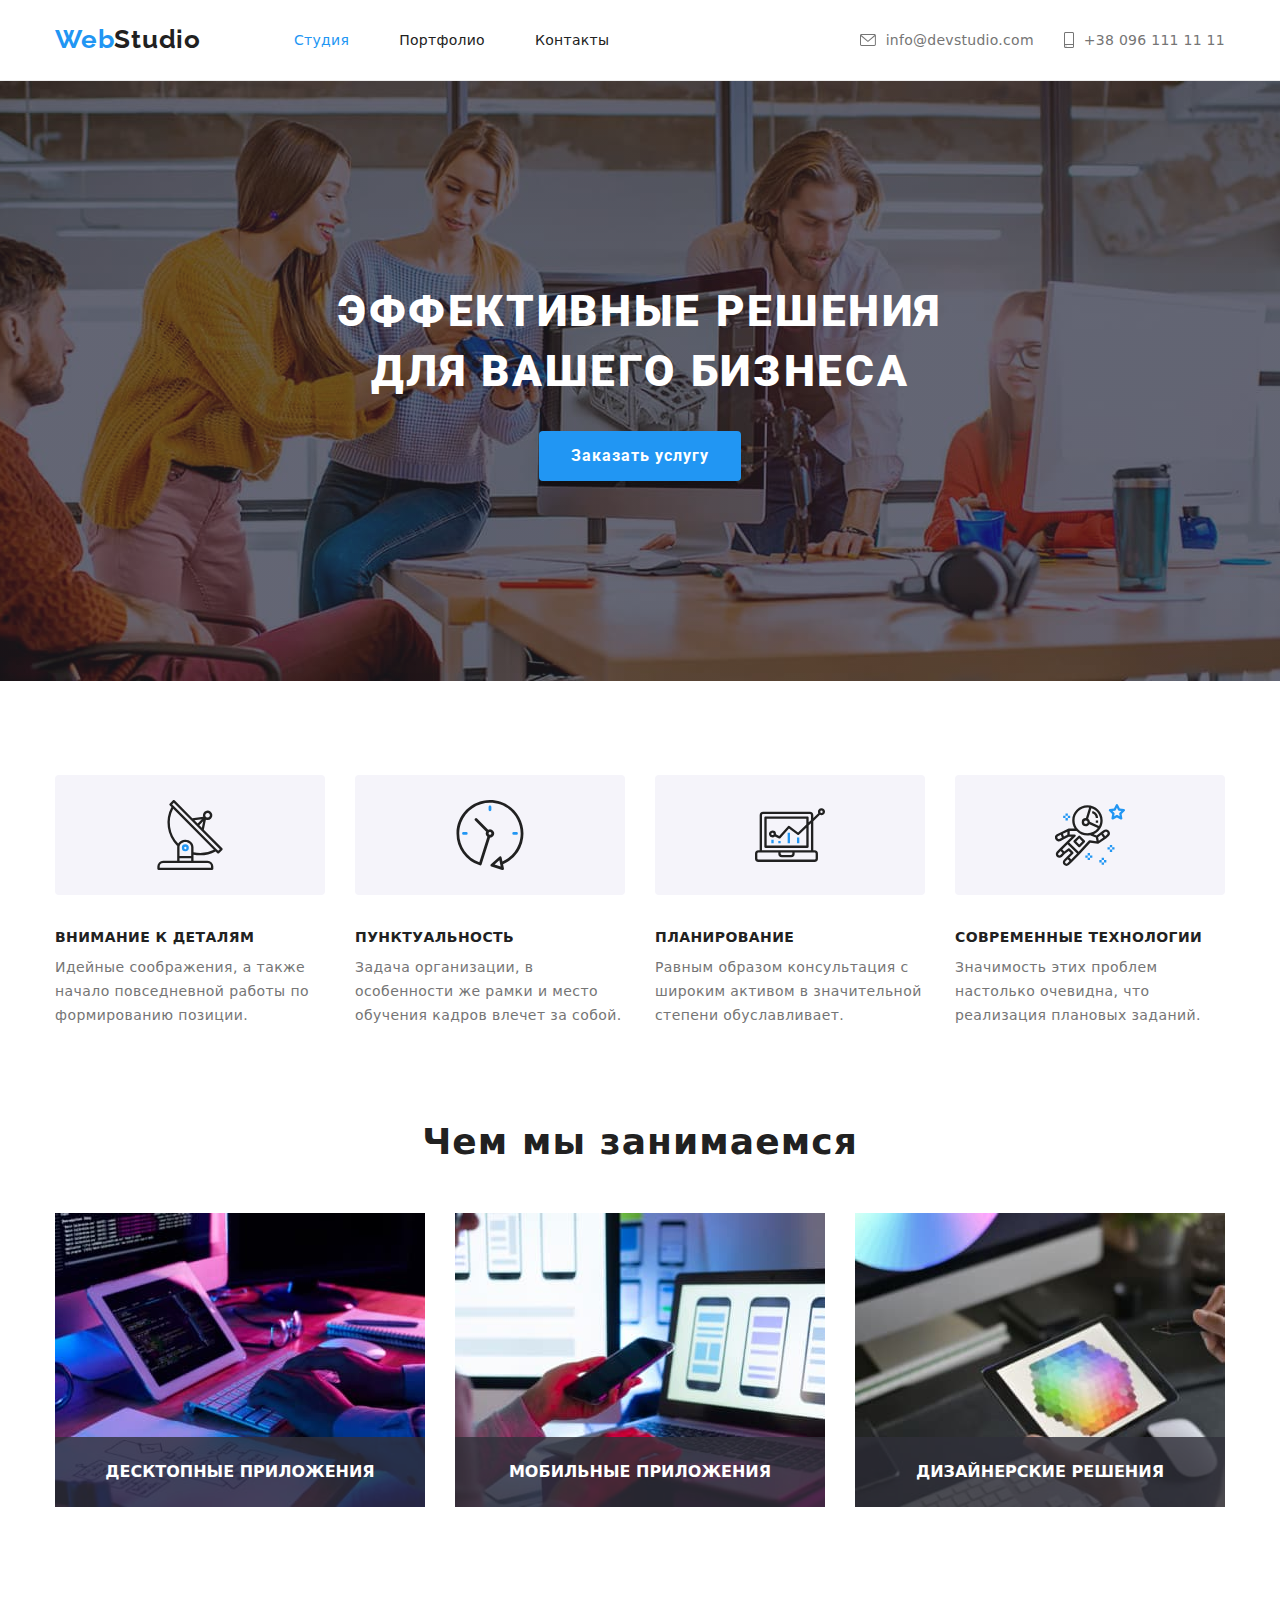
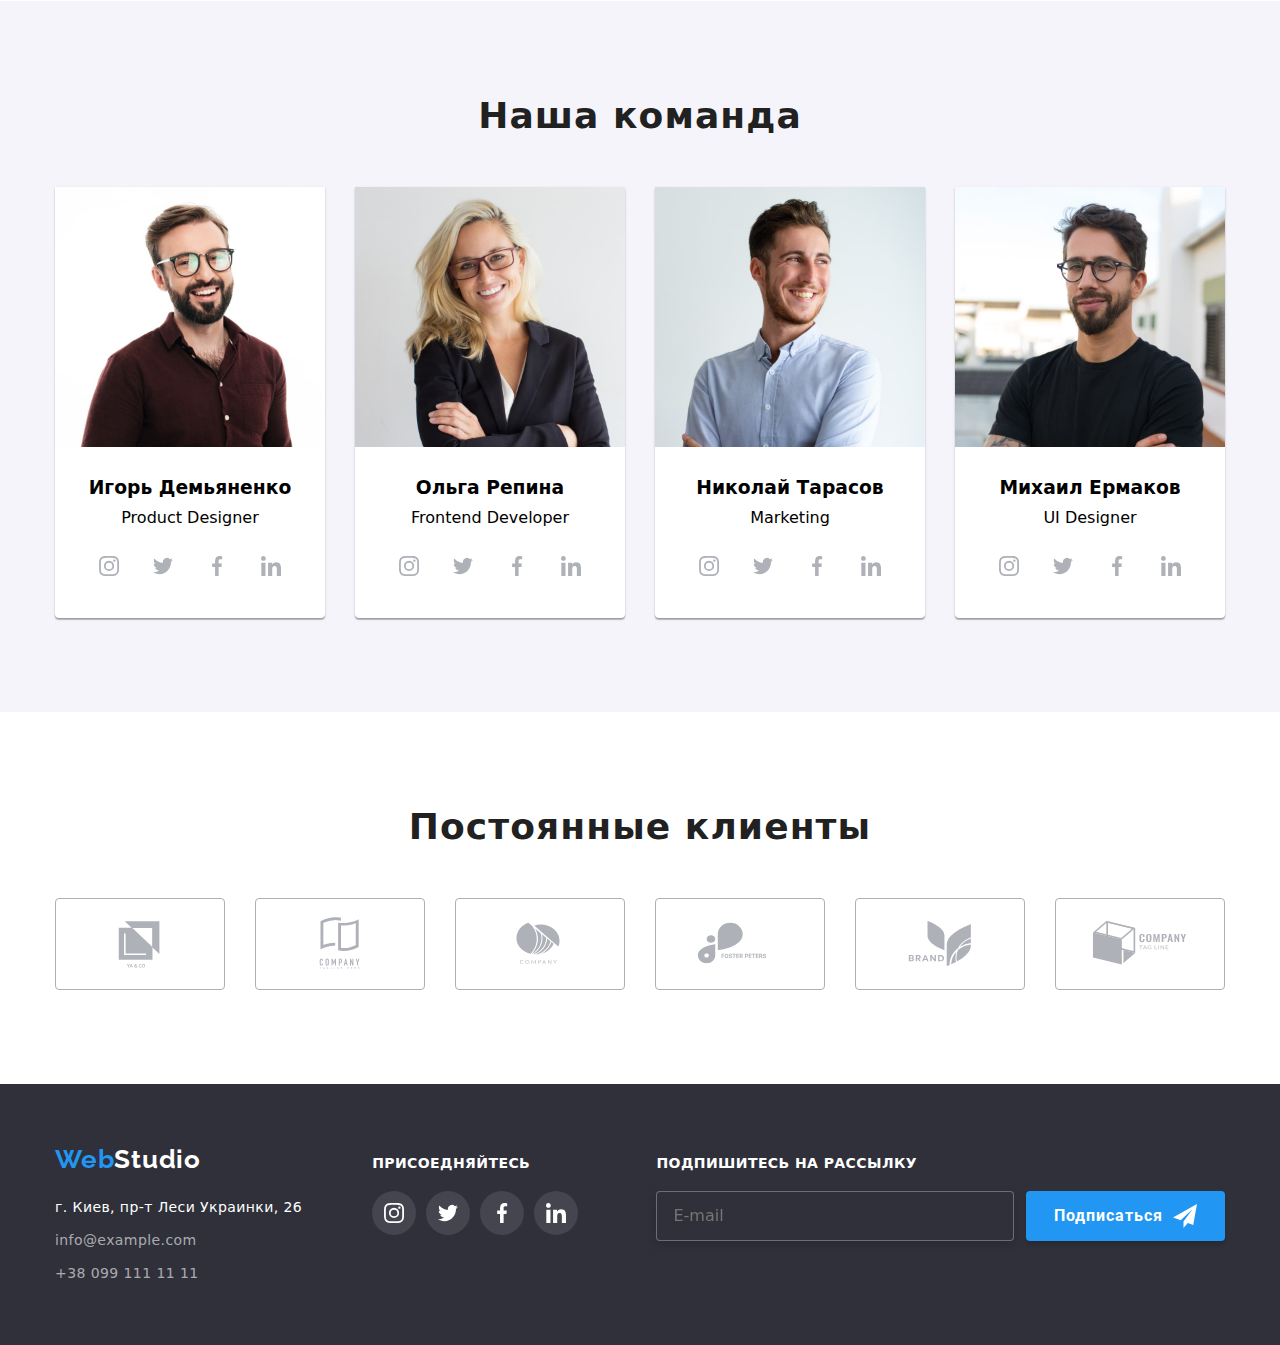
==== commit 4da9684c: "@mixin icon added" ====
--- a/index.html
+++ b/index.html
@@ -84,10 +84,10 @@
           <ul class="about__list">
             <li class="about__item">
               <div class="about__body">
-                <!-- <p class="about__icon about__icon--antenna"></p> -->
-                <svg class="about__icon about__icon--antenna">
+                <p class="about__icon about__icon--antenna"></p>
+                <!-- <svg class="about__icon about__icon--antenna">
                   <use href="./images/svg/webstudio-icons-optimized.svg#icon-antenna"></use>
-                </svg>
+                </svg> -->
               </div>
               <h3 class="sub-title about__sub-title">Внимание к деталям</h3>
               <p class="about__text">
@@ -96,10 +96,10 @@
             </li>
             <li class="about__item">
               <div class="about__body">
-                <!-- <p class="about__icon about__icon--clock"></p> -->
-                <svg class="about__icon about__icon--clock">
+                <p class="about__icon about__icon--clock"></p>
+                <!-- <svg class="about__icon about__icon--clock">
                   <use href="./images/svg/webstudio-icons-optimized.svg#icon-clock"></use>
-                </svg>
+                </svg> -->
               </div>
               <h3 class="sub-title about__sub-title">Пунктуальность</h3>
               <p class="about__text">
@@ -108,10 +108,10 @@
             </li>
             <li class="about__item">
               <div class="about__body">
-                <!-- <p class="about__icon about__icon--diagram"></p> -->
-                <svg class="about__icon about__icon--diagram">
+                <p class="about__icon about__icon--diagram"></p>
+                <!-- <svg class="about__icon about__icon--diagram">
                   <use href="./images/svg/webstudio-icons-optimized.svg#icon-diagram"></use>
-                </svg>
+                </svg> -->
               </div>
               <h3 class="sub-title about__sub-title">Планирование</h3>
               <p class="about__text">
@@ -120,10 +120,10 @@
             </li>
             <li class="about__item">
               <div class="about__body">
-                <!-- <p class="about__icon about__icon--astronaut"></p> -->
-                <svg class="about__icon about__icon--astronaut¨">
+                <p class="about__icon about__icon--astronaut"></p>
+                <!-- <svg class="about__icon about__icon--astronaut¨">
                   <use href="./images/svg/webstudio-icons-optimized.svg#icon-astronaut"></use>
-                </svg>
+                </svg> -->
               </div>
               <h3 class="sub-title about__sub-title">Современные технологии</h3>
               <p class="about__text">
--- a/css/master.min.css
+++ b/css/master.min.css
@@ -1,2 +1,2 @@
-/*! modern-normalize v1.1.0 | MIT License | https://github.com/sindresorhus/modern-normalize */*,::before,::after{-webkit-box-sizing:border-box;box-sizing:border-box}html{line-height:1.15;-webkit-text-size-adjust:100%;-moz-tab-size:4;-o-tab-size:4;tab-size:4}body{margin:0;font-family:system-ui,-apple-system,"Segoe UI",Roboto,Helvetica,Arial,sans-serif,"Apple Color Emoji","Segoe UI Emoji"}hr{height:0;color:inherit}abbr[title]{-webkit-text-decoration:underline dotted;text-decoration:underline dotted}b,strong{font-weight:bolder}code,kbd,samp,pre{font-family:ui-monospace, SFMono-Regular, Consolas, 'Liberation Mono', Menlo, monospace;font-size:1em}small{font-size:80%}sub,sup{font-size:75%;line-height:0;position:relative;vertical-align:baseline}sub{bottom:-0.25em}sup{top:-0.5em}table{text-indent:0;border-color:inherit}button,input,optgroup,select,textarea{font-family:inherit;font-size:100%;line-height:1.15;margin:0}button,select{text-transform:none}button,[type='button'],[type='reset'],[type='submit']{-webkit-appearance:button}::-moz-focus-inner{border-style:none;padding:0}:-moz-focusring{outline:1px dotted ButtonText}:-moz-ui-invalid{box-shadow:none}legend{padding:0}progress{vertical-align:baseline}::-webkit-inner-spin-button,::-webkit-outer-spin-button{height:auto}[type='search']{-webkit-appearance:textfield;outline-offset:-2px}::-webkit-search-decoration{-webkit-appearance:none}::-webkit-file-upload-button{-webkit-appearance:button;font:inherit}summary{display:list-item}h1,h2,h3,h4,h5,h6,p,ul,ol,li{margin:0;padding:0}ul,ol{list-style:none}a{text-decoration:none}img{display:block;max-width:100%;height:auto;margin:0}.container{width:1200px;padding-left:15px;padding-right:15px;margin-left:auto;margin-right:auto}.about__title,.portfolio__title{position:absolute;width:1px;height:1px;margin:-1px;border:0;padding:0;white-space:nowrap;-webkit-clip-path:inset(100%);clip-path:inset(100%);clip:rect(0 0 0 0);overflow:hidden}.logo{font-family:'Raleway';font-style:normal;font-weight:700;font-size:26px;line-height:calc(31 / 26);letter-spacing:0.03em}.logo__accent{color:#2196f3}.social-netwrk__list{display:-webkit-box;display:-ms-flexbox;display:flex;padding:0;width:-webkit-fit-content;width:-moz-fit-content;width:fit-content;height:44px}.social-netwrk__item:not(:last-of-type){margin-right:10px}.social-netwrk__link{display:-webkit-box;display:-ms-flexbox;display:flex;-webkit-box-pack:center;-ms-flex-pack:center;justify-content:center;-webkit-box-align:center;-ms-flex-align:center;align-items:center;width:44px;height:44px;border-radius:50%;-webkit-transition:color 250ms cubic-bezier(0.4, 0, 0.2, 1),background-color 250ms cubic-bezier(0.4, 0, 0.2, 1),fill 250ms cubic-bezier(0.4, 0, 0.2, 1);transition:color 250ms cubic-bezier(0.4, 0, 0.2, 1),background-color 250ms cubic-bezier(0.4, 0, 0.2, 1),fill 250ms cubic-bezier(0.4, 0, 0.2, 1)}.social-netwrk__icon{width:20px;height:20px}.section__title{text-align:center;font-weight:700;font-size:36px;line-height:calc(42 / 36);letter-spacing:0.03em;color:#212121}.button{font-family:'Roboto';font-style:normal;font-weight:700;font-size:16px;line-height:calc(30 / 16);display:-webkit-box;display:-ms-flexbox;display:flex;-webkit-box-align:center;-ms-flex-align:center;align-items:center;text-align:center;letter-spacing:0.06em;padding-top:10px;padding-bottom:10px;-webkit-box-pack:center;-ms-flex-pack:center;justify-content:center;outline:0;outline-offset:0;border:none;-webkit-box-shadow:0px 4px 4px rgba(0,0,0,0.15);box-shadow:0px 4px 4px rgba(0,0,0,0.15);border-radius:4px;color:#fff;background-color:#2196f3}.backdrop{position:fixed;top:0;left:0;z-index:2;width:100%;height:100%;background-color:rgba(0,0,0,0.1);opacity:1;-webkit-transition:opacity 250ms cubic-bezier(0.4, 0, 0.2, 1);transition:opacity 250ms cubic-bezier(0.4, 0, 0.2, 1)}.is-hidden{opacity:0;pointer-events:none}.is-hidden.modal{opacity:0;-webkit-transform:translate(-50%, -50%) scale(1.2);transform:translate(-50%, -50%) scale(1.2)}.modal{position:absolute;top:50%;left:50%;width:528px;height:581px;padding:40px;opacity:1;-webkit-transform:translate(-50%, -50%) scale(1);transform:translate(-50%, -50%) scale(1);-webkit-transition:opacity 250ms var(--timing-func),-webkit-transform 250ms cubic-bezier(0.4, 0, 0.2, 1);transition:opacity 250ms var(--timing-func),-webkit-transform 250ms cubic-bezier(0.4, 0, 0.2, 1);transition:transform 250ms cubic-bezier(0.4, 0, 0.2, 1),opacity 250ms var(--timing-func);transition:transform 250ms cubic-bezier(0.4, 0, 0.2, 1),opacity 250ms var(--timing-func),-webkit-transform 250ms cubic-bezier(0.4, 0, 0.2, 1);-webkit-box-shadow:0px 1px 3px rgba(0,0,0,0.12),0px 1px 1px rgba(0,0,0,0.14),0px 2px 1px rgba(0,0,0,0.2);box-shadow:0px 1px 3px rgba(0,0,0,0.12),0px 1px 1px rgba(0,0,0,0.14),0px 2px 1px rgba(0,0,0,0.2);border-radius:4px;background-color:#fff}.modal__button{position:absolute;top:0;right:0;width:30px;height:30px;margin-top:8px;margin-right:8px;display:-webkit-box;display:-ms-flexbox;display:flex;-webkit-box-pack:center;-ms-flex-pack:center;justify-content:center;-webkit-box-align:center;-ms-flex-align:center;align-items:center;border-radius:50%;border:1px solid rgba(0,0,0,0.1);background-color:#fff;color:#212121;fill:currentColor;-webkit-transition:fill 250ms cubic-bezier(0.4, 0, 0.2, 1);transition:fill 250ms cubic-bezier(0.4, 0, 0.2, 1)}.modal__button:hover,.modal__button:focus{fill:#2196f3;cursor:pointer}.header{padding-top:24px;padding-bottom:25px;position:fixed;width:100%;top:0;left:0;font-style:normal;font-weight:500;font-size:14px;line-height:calc(16 / 14);letter-spacing:0.02em;background-color:#fff;border-bottom:1px solid #ececec;z-index:1}.header__container{display:-webkit-box;display:-ms-flexbox;display:flex;-webkit-box-align:center;-ms-flex-align:center;align-items:center}.header-studio-contacts{display:-webkit-box;display:-ms-flexbox;display:flex;-ms-flex-wrap:nowrap;flex-wrap:nowrap;width:-webkit-fit-content;width:-moz-fit-content;width:fit-content;margin-left:auto}.header-studio-contacts__item:not(:last-child){margin-right:30px}.header-studio-contacts__link{display:-webkit-box;display:-ms-flexbox;display:flex;padding:0;-webkit-box-align:center;-ms-flex-align:center;align-items:center;color:#757575;fill:currentColor;-webkit-transition:color 250ms cubic-bezier(0.4, 0, 0.2, 1);transition:color 250ms cubic-bezier(0.4, 0, 0.2, 1)}.header-studio-contacts__link:hover,.header-studio-contacts__link:focus{color:#2196f3}.header-studio-contacts__icon{margin-right:10px}.site-nav{display:-webkit-box;display:-ms-flexbox;display:flex}.site-nav__logo{color:#212121}.site-nav__list{display:-webkit-box;display:-ms-flexbox;display:flex;-webkit-box-align:center;-ms-flex-align:center;align-items:center;margin-left:93px;padding:0}.site-nav__item:not(:last-child){margin-right:50px}.site-nav__link{position:relative;display:block;color:#212121;-webkit-transition:color 250ms cubic-bezier(0.4, 0, 0.2, 1);transition:color 250ms cubic-bezier(0.4, 0, 0.2, 1)}.site-nav__link:hover,.site-nav__link:focus{color:#2196f3}.site-nav__link--active{color:#2196f3}.site-nav__link--active::after{content:'';display:block;position:absolute;left:0;bottom:-33px;width:100%;height:4px;border-radius:2px;background-color:#2196f3;-webkit-transform:scaleX(0);transform:scaleX(0);-webkit-animation-name:barScale;animation-name:barScale;-webkit-animation-duration:1000ms;animation-duration:1000ms;-webkit-animation-timing-function:cubic-bezier(0.4, 0, 0.2, 1);animation-timing-function:cubic-bezier(0.4, 0, 0.2, 1);-webkit-animation-iteration-count:1;animation-iteration-count:1;-webkit-animation-direction:normal;animation-direction:normal;-webkit-animation-play-state:running;animation-play-state:running;-webkit-animation-delay:250ms;animation-delay:250ms;-webkit-animation-fill-mode:forwards;animation-fill-mode:forwards}@-webkit-keyframes barScale{0%{-webkit-transform:scaleX(0);transform:scaleX(0)}50%{-webkit-transform:scaleX(1.2);transform:scaleX(1.2)}100%{-webkit-transform:scaleX(1);transform:scaleX(1)}}@keyframes barScale{0%{-webkit-transform:scaleX(0);transform:scaleX(0)}50%{-webkit-transform:scaleX(1.2);transform:scaleX(1.2)}100%{-webkit-transform:scaleX(1);transform:scaleX(1)}}.form-sbscrb{display:-webkit-box;display:-ms-flexbox;display:flex;width:100%}.form-sbscrb__label{display:block;width:358px;height:50px;margin-bottom:0;font-weight:400;font-size:16px;line-height:calc(20 / 16);display:-webkit-box;display:-ms-flexbox;display:flex;-webkit-box-align:center;-ms-flex-align:center;align-items:center;letter-spacing:0.03em;background-color:#2f303a;color:#ffffff99;border:1px solid rgba(255,255,255,0.3);-webkit-filter:drop-shadow(0px 4px 4px rgba(0,0,0,0.15));filter:drop-shadow(0px 4px 4px rgba(0,0,0,0.15));border-radius:4px}.form-sbscrb__input{display:block;outline:0;outline-offset:0;border:none;padding-left:16px;background-color:inherit;color:#fff}.form-sbscrb-button{margin-left:12px;padding-left:28px;padding-right:28px}.form-sbscrb-button__text{display:inline-block;margin-right:10px;padding:0}.form-sbscrb-button__icon{width:24px;height:24px}.form-modal{height:100%;padding:0;text-align:center}.form-modal__title{display:block;margin-bottom:12px;font-weight:700;font-size:19px;line-height:calc(23 / 12);text-align:center;letter-spacing:0.03em;color:#212121}.form-modal__button{margin-left:auto;margin-right:auto;padding-left:55px;padding-right:55px;opacity:0.6;-webkit-transition:opacity 250ms cubic-bezier(0.4, 0, 0.2, 1);transition:opacity 250ms cubic-bezier(0.4, 0, 0.2, 1)}.form-modal__button:hover,.form-modal__button:focus{outline:0;outline-offset:0;opacity:1;cursor:pointer}.label{position:relative;display:-webkit-box;display:-ms-flexbox;display:flex;-webkit-box-orient:vertical;-webkit-box-direction:reverse;-ms-flex-direction:column-reverse;flex-direction:column-reverse;margin-bottom:10px}.label__text{margin-bottom:4px;text-align:left;font-weight:400;font-size:12px;line-height:calc(14 / 12);letter-spacing:0.01em}.label__input{height:40px;padding-left:42px;color:#757575;border:1px solid rgba(33,33,33,0.2);border-radius:4px;-webkit-transition:border 250ms cubic-bezier(0.4, 0, 0.2, 1);transition:border 250ms cubic-bezier(0.4, 0, 0.2, 1)}.label:focus-within .label__input,.label:focus-within .label__textarea,.label:hover .label__input,.label:hover .label__textarea{outline:0;outline-offset:0;border:1px solid #2196f3;border-radius:4px;cursor:pointer}.label:focus-within .label__icon,.label:hover .label__icon{fill:#2196f3}.label__textarea{resize:none;width:100%;height:120px;padding:12px 16px;border:1px solid rgba(33,33,33,0.2);border-radius:4px;-webkit-transition:border 250ms cubic-bezier(0.4, 0, 0.2, 1);transition:border 250ms cubic-bezier(0.4, 0, 0.2, 1)}.label__icon{position:absolute;top:50%;left:12px;display:inline-block;color:#212121;fill:currentColor;-webkit-transition:fill 250ms cubic-bezier(0.4, 0, 0.2, 1);transition:fill 250ms cubic-bezier(0.4, 0, 0.2, 1)}.label__pic{width:18px;height:18px}.label-checkbox{position:relative;display:-webkit-box;display:-ms-flexbox;display:flex;-webkit-box-orient:horizontal;-webkit-box-direction:normal;-ms-flex-direction:row;flex-direction:row;-webkit-box-pack:end;-ms-flex-pack:end;justify-content:end;-webkit-box-align:center;-ms-flex-align:center;align-items:center;margin-left:auto;margin-right:auto;margin-bottom:30px;padding:0;width:423px;font-style:normal;font-weight:400;font-size:14px;line-height:calc(24 / 14);letter-spacing:0.03em;color:#757575}.label-checkbox__input{-webkit-appearance:none;-moz-appearance:none;appearance:none;width:1px;height:1px;margin:-1px;border:0;padding:0;white-space:nowrap;-webkit-clip-path:inset(100%);clip-path:inset(100%);clip:rect(0 0 0 0);overflow:hidden}.label-checkbox__input:focus-within+.label-checkbox__text,.label-checkbox__input:hover+.label-checkbox__text{opacity:1;cursor:pointer}.label-checkbox__input:focus-within ~ .label-checkbox__icon,.label-checkbox__input:hover ~ .label-checkbox__icon{background-image:url("data:image/svg+xml,%3Csvg width='16' height='15' fill='none' xmlns='http://www.w3.org/2000/svg'%3E%3Cpath d='M14.222 1.667v11.666H1.778V1.667h12.444Zm0-1.667H1.778C.8 0 0 .75 0 1.667v11.666C0 14.25.8 15 1.778 15h12.444C15.2 15 16 14.25 16 13.333V1.667C16 .75 15.2 0 14.222 0Z' fill='%232196F3'/%3E%3C/svg%3E");background-position:center;background-size:contain;background-origin:content-box;cursor:pointer}.label-checkbox__input:checked ~ .label-checkbox__icon{background-color:#2196f3;background-image:url("data:image/svg+xml,%3Csvg width='15' height='15' fill='none' xmlns='http://www.w3.org/2000/svg'%3E%3Cpath d='m2.957 7.752-.069-.066-.069.065-.888.842-.076.072.076.073 3.496 3.334.069.066.069-.066 7.504-7.158.076-.073-.076-.072-.882-.841-.069-.066-.069.066-6.553 6.246-2.539-2.422Z' fill='%23fff' stroke='%23fff' stroke-width='.2'/%3E%3C/svg%3E");background-position:center;background-size:contain;border-radius:2px}.label-checkbox__text{opacity:0.6;-webkit-transition:opacity 250ms cubic-bezier(0.4, 0, 0.2, 1);transition:opacity 250ms cubic-bezier(0.4, 0, 0.2, 1)}.label-checkbox__link{outline:0;outline-offset:0;-webkit-text-decoration-line:underline;text-decoration-line:underline;color:#2196f3;margin-left:4px}.label-checkbox__icon{position:absolute;top:4px;left:-8px;display:inline-block;width:16px;height:15px;background-image:url("data:image/svg+xml,%3Csvg width='16' height='15' xmlns='http://www.w3.org/2000/svg'%3E%3Cpath d='M14.222 1.667v11.666H1.778V1.667h12.444Zm0-1.667H1.778C.8 0 0 .75 0 1.667v11.666C0 14.25.8 15 1.778 15h12.444C15.2 15 16 14.25 16 13.333V1.667C16 .75 15.2 0 14.222 0Z'/%3E%3C/svg%3E");background-position:center;background-size:contain;background-origin:content-box;-webkit-transition:background-color 250ms cubic-bezier(0.4, 0, 0.2, 1),background-image 250ms v cubic-bezier(0.4, 0, 0.2, 1);transition:background-color 250ms cubic-bezier(0.4, 0, 0.2, 1),background-image 250ms v cubic-bezier(0.4, 0, 0.2, 1)}.footer{padding-top:60px;padding-bottom:60px;background-color:#2f303a}.footer__container{display:-webkit-box;display:-ms-flexbox;display:flex;-webkit-box-align:baseline;-ms-flex-align:baseline;align-items:baseline}.footer__logo{color:#fff}.footer__contacts{margin-right:70px}.footer-studio-contacts{margin-top:20px}.footer-studio-contacts__list{display:block}.footer-studio-contacts__item:not(:last-child){margin-bottom:9px}.footer-studio-contacts__addr{font-style:normal;font-weight:400;font-size:14px;line-height:calc(24 / 14);letter-spacing:0.03em;color:#fff;-webkit-transition:color 250ms cubic-bezier(0.4, 0, 0.2, 1);transition:color 250ms cubic-bezier(0.4, 0, 0.2, 1)}.footer-studio-contacts__addr:hover,.footer-studio-contacts__addr:focus{color:#2196f3}.footer-studio-contacts__link{font-style:normal;font-weight:400;font-size:14px;line-height:calc(24 / 14);letter-spacing:0.03em;color:#ffffff99}.footer-studio-contacts__link:hover,.footer-studio-contacts__link:focus{color:#2196f3}.follow__text{font-style:normal;font-weight:700;font-size:14px;line-height:calc(16 / 14);letter-spacing:0.03em;text-transform:uppercase;color:#fff}.footer-social-netwrk__list{margin-top:20px}.footer-social-netwrk__link{background-color:#ffffff1a;color:#fff;fill:currentColor}.footer-social-netwrk__link:hover,.footer-social-netwrk__link:focus{background-color:#2196f3}.sbscrb{display:block;margin-right:0;margin-left:auto}.sbscrb__text{margin-bottom:20px;font-weight:700;font-size:14px;line-height:calc(16 / 14);letter-spacing:0.03em;text-transform:uppercase;color:#fff}.hero__overlay{padding:200px 0px;background-color:#2f303a;max-width:1600px;min-height:600px;margin-left:auto;margin-right:auto;background-image:-webkit-gradient(linear, left top, right top, from(rgba(47,48,58,0.4)), to(rgba(47,48,58,0.4))),url("../images/banner/Img.jpg");background-image:linear-gradient(to right, rgba(47,48,58,0.4), rgba(47,48,58,0.4)),url("../images/banner/Img.jpg");background-size:cover;background-repeat:no-repeat;background-position:center}.hero__container{text-align:center}.hero__title{margin-bottom:30px;font-family:'Roboto';font-style:normal;font-weight:900;font-size:44px;line-height:calc(60 / 44);text-align:center;letter-spacing:0.06em;text-transform:uppercase;color:#fff}.hero__button{margin-left:auto;margin-right:auto;padding-left:32px;padding-right:32px;cursor:pointer}.about{padding-top:94px;padding-bottom:94px}.about__sub-title{margin-bottom:10px;font-weight:700;font-size:14px;line-height:calc(16 / 14);letter-spacing:0.03em;text-transform:uppercase;color:#212121}.about__text{padding:0;margin:0;font-style:normal;font-weight:400;font-size:14px;line-height:calc(24 / 14);letter-spacing:0.03em;color:#757575}.about__list{display:-webkit-box;display:-ms-flexbox;display:flex;-ms-flex-wrap:wrap;flex-wrap:wrap}.about__item{-ms-flex-preferred-size:calc((100% - 90px) / 4);flex-basis:calc((100% - 90px) / 4)}.about__item:not(:last-child){margin-right:30px}.about__body{display:inline-block;padding:25px 100px;margin-bottom:30px;background-color:#f5f4fa;border-radius:4px}.about__icon{width:70px;height:70px}.profile{padding-bottom:94px}.profile__title{margin-bottom:50px}.profile__list{display:-webkit-box;display:-ms-flexbox;display:flex;-ms-flex-wrap:wrap;flex-wrap:wrap}.profile__item{width:calc((100% - 60px) / 3);margin-bottom:0}.profile__item:not(:last-child){margin-right:30px}.profile__thumb{position:relative}.profile__text{position:absolute;bottom:0;left:0;display:-webkit-box;display:-ms-flexbox;display:flex;-webkit-box-pack:center;-ms-flex-pack:center;justify-content:center;-webkit-box-align:center;-ms-flex-align:center;align-items:center;height:70px;width:100%;padding:0;margin:0;font-weight:700;text-transform:uppercase;color:#fff;background-color:rgba(47,48,58,0.8)}.team{padding-top:94px;padding-bottom:94px;background-color:#f5f4fa}.team__title{margin-bottom:50px}.team__list{display:-webkit-box;display:-ms-flexbox;display:flex;-ms-flex-wrap:wrap;flex-wrap:wrap;padding:0}.team__item{background:#fff;-webkit-box-shadow:0px 1px 3px rgba(0,0,0,0.12),0px 1px 1px rgba(0,0,0,0.14),0px 2px 1px rgba(0,0,0,0.2);box-shadow:0px 1px 3px rgba(0,0,0,0.12),0px 1px 1px rgba(0,0,0,0.14),0px 2px 1px rgba(0,0,0,0.2);border-radius:0px 0px 4px 4px;text-align:center}.team__item:not(:last-child){margin-right:30px}.team__card{display:-ms-grid;display:grid;-webkit-box-pack:center;-ms-flex-pack:center;justify-content:center}.team__card{padding-top:30px;padding-bottom:30px}.team__sub-title{margin-bottom:10px}.team__position{font-size:16px;line-height:1.18;padding:0;margin:0px 0px 16px 0px;margin-bottom:16px}.team-social-netwrk__link{background-color:#fff;color:#afb1b8;fill:currentColor}.team-social-netwrk__link:hover,.team-social-netwrk__link:focus{background-color:#2196f3;fill:#fff}.clients{padding-top:94px;padding-bottom:94px}.clients__container{text-align:center}.clients__title{margin-bottom:50px}.clients__list{display:-webkit-box;display:-ms-flexbox;display:flex;-webkit-box-pack:center;-ms-flex-pack:center;justify-content:center}.clients__item{width:100%}.clients__item:not(:last-child){margin-right:30px}.clients__link{display:-webkit-inline-box;display:-ms-inline-flexbox;display:inline-flex;-webkit-box-pack:center;-ms-flex-pack:center;justify-content:center;-webkit-box-align:center;-ms-flex-align:center;align-items:center;width:170px;height:92px;border:1px solid #afb1b8;border-radius:4px;cursor:pointer;color:#afb1b8;fill:currentColor;-webkit-transition:color 250ms cubic-bezier(0.4, 0, 0.2, 1),border-color 250ms cubic-bezier(0.4, 0, 0.2, 1),fill 250ms cubic-bezier(0.4, 0, 0.2, 1);transition:color 250ms cubic-bezier(0.4, 0, 0.2, 1),border-color 250ms cubic-bezier(0.4, 0, 0.2, 1),fill 250ms cubic-bezier(0.4, 0, 0.2, 1)}.clients__link:hover,.clients__link:focus{border-color:#2196f3;fill:#2196f3}.clients__icon{width:106px;height:60px}.portfolio{padding-top:94px;padding-bottom:94px}.portfolio__title{margin-bottom:30px;font-family:'Roboto';font-style:normal;font-weight:900;font-size:44px;line-height:calc(60 / 44);text-align:center;letter-spacing:0.06em;text-transform:uppercase;color:#212121}.projects-filter{display:-webkit-box;display:-ms-flexbox;display:flex;-webkit-box-pack:center;-ms-flex-pack:center;justify-content:center;margin-bottom:50px}.projects-filter__item:not(:last-child){margin-right:8px}.projects-filter__button{padding:6px 22px;font-weight:500;font-size:16px;line-height:calc(26 / 16);background-color:#f5f4fa;color:#212121;cursor:pointer;-webkit-transition:background-color 250ms cubic-bezier(0.4, 0, 0.2, 1),color 250ms cubic-bezier(0.4, 0, 0.2, 1),-webkit-box-shadow 250ms cubic-bezier(0.4, 0, 0.2, 1);transition:background-color 250ms cubic-bezier(0.4, 0, 0.2, 1),color 250ms cubic-bezier(0.4, 0, 0.2, 1),-webkit-box-shadow 250ms cubic-bezier(0.4, 0, 0.2, 1);transition:background-color 250ms cubic-bezier(0.4, 0, 0.2, 1),box-shadow 250ms cubic-bezier(0.4, 0, 0.2, 1),color 250ms cubic-bezier(0.4, 0, 0.2, 1);transition:background-color 250ms cubic-bezier(0.4, 0, 0.2, 1),box-shadow 250ms cubic-bezier(0.4, 0, 0.2, 1),color 250ms cubic-bezier(0.4, 0, 0.2, 1),-webkit-box-shadow 250ms cubic-bezier(0.4, 0, 0.2, 1)}.projects-filter__button:hover,.projects-filter__button:focus{-webkit-box-shadow:0px 3px 1px rgba(0,0,0,0.1),0px 1px 2px rgba(0,0,0,0.08),0px 2px 2px rgba(0,0,0,0.12);box-shadow:0px 3px 1px rgba(0,0,0,0.1),0px 1px 2px rgba(0,0,0,0.08),0px 2px 2px rgba(0,0,0,0.12);background-color:#2196f3;color:#fff}.projects{display:-webkit-box;display:-ms-flexbox;display:flex;-ms-flex-wrap:wrap;flex-wrap:wrap;margin-right:calc(-1 * 30px);margin-bottom:calc(-1 * 30px)}.projects__item{width:370px;margin-right:30px;margin-bottom:30px}.projects__link{display:block;-webkit-transition:-webkit-box-shadow 250ms cubic-bezier(0.4, 0, 0.2, 1);transition:-webkit-box-shadow 250ms cubic-bezier(0.4, 0, 0.2, 1);transition:box-shadow 250ms cubic-bezier(0.4, 0, 0.2, 1);transition:box-shadow 250ms cubic-bezier(0.4, 0, 0.2, 1), -webkit-box-shadow 250ms cubic-bezier(0.4, 0, 0.2, 1)}.projects__link:hover,.projects__link:focus{-webkit-box-shadow:0px 1px 1px rgba(0,0,0,0.12),0px 4px 4px rgba(0,0,0,0.06),1px 4px 6px rgba(0,0,0,0.16);box-shadow:0px 1px 1px rgba(0,0,0,0.12),0px 4px 4px rgba(0,0,0,0.06),1px 4px 6px rgba(0,0,0,0.16)}.projects__link:hover .projects__dscrpt,.projects__link:focus .projects__dscrpt{-webkit-transform:translateY(0);transform:translateY(0)}.projects__link:hover .projects__text,.projects__link:focus .projects__text{opacity:1}.projects__thumb{position:relative;overflow:hidden}.projects__dscrpt{position:absolute;width:100%;height:100%;padding:63px 24px;top:0;left:0;background-color:rgba(33,150,243,0.9);-webkit-transform:translateY(100%);transform:translateY(100%);-webkit-transition:-webkit-transform 250ms cubic-bezier(0.4, 0, 0.2, 1);transition:-webkit-transform 250ms cubic-bezier(0.4, 0, 0.2, 1);transition:transform 250ms cubic-bezier(0.4, 0, 0.2, 1);transition:transform 250ms cubic-bezier(0.4, 0, 0.2, 1), -webkit-transform 250ms cubic-bezier(0.4, 0, 0.2, 1)}.projects__text{font-size:18px;font-weight:400;line-height:calc(28 / 18);color:#fff;opacity:0;-webkit-transition:opacity 250ms cubic-bezier(0.4, 0, 0.2, 1) 250ms;transition:opacity 250ms cubic-bezier(0.4, 0, 0.2, 1) 250ms}.projects__label{padding:20px 24px;border:1px solid #eee;border-top:none}.projects__title{margin-bottom:4px;font-style:normal;font-weight:700;font-size:17px;line-height:calc(36 / 18);letter-spacing:0.06em;color:#212121}.projects__division{font-style:normal;font-weight:400;font-size:16px;line-height:calc(30 / 16);letter-spacing:0.03em;color:#757575}
+/*! modern-normalize v1.1.0 | MIT License | https://github.com/sindresorhus/modern-normalize */*,::before,::after{-webkit-box-sizing:border-box;box-sizing:border-box}html{line-height:1.15;-webkit-text-size-adjust:100%;-moz-tab-size:4;-o-tab-size:4;tab-size:4}body{margin:0;font-family:system-ui,-apple-system,"Segoe UI",Roboto,Helvetica,Arial,sans-serif,"Apple Color Emoji","Segoe UI Emoji"}hr{height:0;color:inherit}abbr[title]{-webkit-text-decoration:underline dotted;text-decoration:underline dotted}b,strong{font-weight:bolder}code,kbd,samp,pre{font-family:ui-monospace, SFMono-Regular, Consolas, 'Liberation Mono', Menlo, monospace;font-size:1em}small{font-size:80%}sub,sup{font-size:75%;line-height:0;position:relative;vertical-align:baseline}sub{bottom:-0.25em}sup{top:-0.5em}table{text-indent:0;border-color:inherit}button,input,optgroup,select,textarea{font-family:inherit;font-size:100%;line-height:1.15;margin:0}button,select{text-transform:none}button,[type='button'],[type='reset'],[type='submit']{-webkit-appearance:button}::-moz-focus-inner{border-style:none;padding:0}:-moz-focusring{outline:1px dotted ButtonText}:-moz-ui-invalid{box-shadow:none}legend{padding:0}progress{vertical-align:baseline}::-webkit-inner-spin-button,::-webkit-outer-spin-button{height:auto}[type='search']{-webkit-appearance:textfield;outline-offset:-2px}::-webkit-search-decoration{-webkit-appearance:none}::-webkit-file-upload-button{-webkit-appearance:button;font:inherit}summary{display:list-item}h1,h2,h3,h4,h5,h6,p,ul,ol,li{margin:0;padding:0}ul,ol{list-style:none}a{text-decoration:none}img{display:block;max-width:100%;height:auto;margin:0}.container{width:1200px;padding-left:15px;padding-right:15px;margin-left:auto;margin-right:auto}.about__title,.portfolio__title{position:absolute;width:1px;height:1px;margin:-1px;border:0;padding:0;white-space:nowrap;-webkit-clip-path:inset(100%);clip-path:inset(100%);clip:rect(0 0 0 0);overflow:hidden}.logo{font-family:'Raleway';font-style:normal;font-weight:700;font-size:26px;line-height:calc(31 / 26);letter-spacing:0.03em}.logo__accent{color:#2196f3}.social-netwrk__list{display:-webkit-box;display:-ms-flexbox;display:flex;padding:0;width:-webkit-fit-content;width:-moz-fit-content;width:fit-content;height:44px}.social-netwrk__item:not(:last-of-type){margin-right:10px}.social-netwrk__link{display:-webkit-box;display:-ms-flexbox;display:flex;-webkit-box-pack:center;-ms-flex-pack:center;justify-content:center;-webkit-box-align:center;-ms-flex-align:center;align-items:center;width:44px;height:44px;border-radius:50%;-webkit-transition:color 250ms cubic-bezier(0.4, 0, 0.2, 1),background-color 250ms cubic-bezier(0.4, 0, 0.2, 1),fill 250ms cubic-bezier(0.4, 0, 0.2, 1);transition:color 250ms cubic-bezier(0.4, 0, 0.2, 1),background-color 250ms cubic-bezier(0.4, 0, 0.2, 1),fill 250ms cubic-bezier(0.4, 0, 0.2, 1)}.social-netwrk__icon{width:20px;height:20px}.section__title{text-align:center;font-weight:700;font-size:36px;line-height:calc(42 / 36);letter-spacing:0.03em;color:#212121}.button{font-family:'Roboto';font-style:normal;font-weight:700;font-size:16px;line-height:calc(30 / 16);display:-webkit-box;display:-ms-flexbox;display:flex;-webkit-box-align:center;-ms-flex-align:center;align-items:center;text-align:center;letter-spacing:0.06em;padding-top:10px;padding-bottom:10px;-webkit-box-pack:center;-ms-flex-pack:center;justify-content:center;outline:0;outline-offset:0;border:none;-webkit-box-shadow:0px 4px 4px rgba(0,0,0,0.15);box-shadow:0px 4px 4px rgba(0,0,0,0.15);border-radius:4px;color:#fff;background-color:#2196f3}.backdrop{position:fixed;top:0;left:0;z-index:2;width:100%;height:100%;background-color:rgba(0,0,0,0.1);opacity:1;-webkit-transition:opacity 250ms cubic-bezier(0.4, 0, 0.2, 1);transition:opacity 250ms cubic-bezier(0.4, 0, 0.2, 1)}.is-hidden{opacity:0;pointer-events:none}.is-hidden.modal{opacity:0;-webkit-transform:translate(-50%, -50%) scale(1.2);transform:translate(-50%, -50%) scale(1.2)}.modal{position:absolute;top:50%;left:50%;width:528px;height:581px;padding:40px;opacity:1;-webkit-transform:translate(-50%, -50%) scale(1);transform:translate(-50%, -50%) scale(1);-webkit-transition:opacity 250ms var(--timing-func),-webkit-transform 250ms cubic-bezier(0.4, 0, 0.2, 1);transition:opacity 250ms var(--timing-func),-webkit-transform 250ms cubic-bezier(0.4, 0, 0.2, 1);transition:transform 250ms cubic-bezier(0.4, 0, 0.2, 1),opacity 250ms var(--timing-func);transition:transform 250ms cubic-bezier(0.4, 0, 0.2, 1),opacity 250ms var(--timing-func),-webkit-transform 250ms cubic-bezier(0.4, 0, 0.2, 1);-webkit-box-shadow:0px 1px 3px rgba(0,0,0,0.12),0px 1px 1px rgba(0,0,0,0.14),0px 2px 1px rgba(0,0,0,0.2);box-shadow:0px 1px 3px rgba(0,0,0,0.12),0px 1px 1px rgba(0,0,0,0.14),0px 2px 1px rgba(0,0,0,0.2);border-radius:4px;background-color:#fff}.modal__button{position:absolute;top:0;right:0;width:30px;height:30px;margin-top:8px;margin-right:8px;display:-webkit-box;display:-ms-flexbox;display:flex;-webkit-box-pack:center;-ms-flex-pack:center;justify-content:center;-webkit-box-align:center;-ms-flex-align:center;align-items:center;border-radius:50%;border:1px solid rgba(0,0,0,0.1);background-color:#fff;color:#212121;fill:currentColor;-webkit-transition:fill 250ms cubic-bezier(0.4, 0, 0.2, 1);transition:fill 250ms cubic-bezier(0.4, 0, 0.2, 1)}.modal__button:hover,.modal__button:focus{fill:#2196f3;cursor:pointer}.header{padding-top:24px;padding-bottom:25px;position:fixed;width:100%;top:0;left:0;font-style:normal;font-weight:500;font-size:14px;line-height:calc(16 / 14);letter-spacing:0.02em;background-color:#fff;border-bottom:1px solid #ececec;z-index:1}.header__container{display:-webkit-box;display:-ms-flexbox;display:flex;-webkit-box-align:center;-ms-flex-align:center;align-items:center}.header-studio-contacts{display:-webkit-box;display:-ms-flexbox;display:flex;-ms-flex-wrap:nowrap;flex-wrap:nowrap;width:-webkit-fit-content;width:-moz-fit-content;width:fit-content;margin-left:auto}.header-studio-contacts__item:not(:last-child){margin-right:30px}.header-studio-contacts__link{display:-webkit-box;display:-ms-flexbox;display:flex;padding:0;-webkit-box-align:center;-ms-flex-align:center;align-items:center;color:#757575;fill:currentColor;-webkit-transition:color 250ms cubic-bezier(0.4, 0, 0.2, 1);transition:color 250ms cubic-bezier(0.4, 0, 0.2, 1)}.header-studio-contacts__link:hover,.header-studio-contacts__link:focus{color:#2196f3}.header-studio-contacts__icon{margin-right:10px}.site-nav{display:-webkit-box;display:-ms-flexbox;display:flex}.site-nav__logo{color:#212121}.site-nav__list{display:-webkit-box;display:-ms-flexbox;display:flex;-webkit-box-align:center;-ms-flex-align:center;align-items:center;margin-left:93px;padding:0}.site-nav__item:not(:last-child){margin-right:50px}.site-nav__link{position:relative;display:block;color:#212121;-webkit-transition:color 250ms cubic-bezier(0.4, 0, 0.2, 1);transition:color 250ms cubic-bezier(0.4, 0, 0.2, 1)}.site-nav__link:hover,.site-nav__link:focus{color:#2196f3}.site-nav__link--active{color:#2196f3}.site-nav__link--active::after{content:'';display:block;position:absolute;left:0;bottom:-33px;width:100%;height:4px;border-radius:2px;background-color:#2196f3;-webkit-transform:scaleX(0);transform:scaleX(0);-webkit-animation-name:barScale;animation-name:barScale;-webkit-animation-duration:1000ms;animation-duration:1000ms;-webkit-animation-timing-function:cubic-bezier(0.4, 0, 0.2, 1);animation-timing-function:cubic-bezier(0.4, 0, 0.2, 1);-webkit-animation-iteration-count:1;animation-iteration-count:1;-webkit-animation-direction:normal;animation-direction:normal;-webkit-animation-play-state:running;animation-play-state:running;-webkit-animation-delay:250ms;animation-delay:250ms;-webkit-animation-fill-mode:forwards;animation-fill-mode:forwards}@-webkit-keyframes barScale{0%{-webkit-transform:scaleX(0);transform:scaleX(0)}50%{-webkit-transform:scaleX(1.2);transform:scaleX(1.2)}100%{-webkit-transform:scaleX(1);transform:scaleX(1)}}@keyframes barScale{0%{-webkit-transform:scaleX(0);transform:scaleX(0)}50%{-webkit-transform:scaleX(1.2);transform:scaleX(1.2)}100%{-webkit-transform:scaleX(1);transform:scaleX(1)}}.form-sbscrb{display:-webkit-box;display:-ms-flexbox;display:flex;width:100%}.form-sbscrb__label{display:block;width:358px;height:50px;margin-bottom:0;font-weight:400;font-size:16px;line-height:calc(20 / 16);display:-webkit-box;display:-ms-flexbox;display:flex;-webkit-box-align:center;-ms-flex-align:center;align-items:center;letter-spacing:0.03em;background-color:#2f303a;color:#ffffff99;border:1px solid rgba(255,255,255,0.3);-webkit-filter:drop-shadow(0px 4px 4px rgba(0,0,0,0.15));filter:drop-shadow(0px 4px 4px rgba(0,0,0,0.15));border-radius:4px}.form-sbscrb__input{display:block;outline:0;outline-offset:0;border:none;padding-left:16px;background-color:inherit;color:#fff}.form-sbscrb-button{margin-left:12px;padding-left:28px;padding-right:28px}.form-sbscrb-button__text{display:inline-block;margin-right:10px;padding:0}.form-sbscrb-button__icon{width:24px;height:24px}.form-modal{height:100%;padding:0;text-align:center}.form-modal__title{display:block;margin-bottom:12px;font-weight:700;font-size:19px;line-height:calc(23 / 12);text-align:center;letter-spacing:0.03em;color:#212121}.form-modal__button{margin-left:auto;margin-right:auto;padding-left:55px;padding-right:55px;opacity:0.6;-webkit-transition:opacity 250ms cubic-bezier(0.4, 0, 0.2, 1);transition:opacity 250ms cubic-bezier(0.4, 0, 0.2, 1)}.form-modal__button:hover,.form-modal__button:focus{outline:0;outline-offset:0;opacity:1;cursor:pointer}.label{position:relative;display:-webkit-box;display:-ms-flexbox;display:flex;-webkit-box-orient:vertical;-webkit-box-direction:reverse;-ms-flex-direction:column-reverse;flex-direction:column-reverse;margin-bottom:10px}.label__text{margin-bottom:4px;text-align:left;font-weight:400;font-size:12px;line-height:calc(14 / 12);letter-spacing:0.01em}.label__input{height:40px;padding-left:42px;color:#757575;border:1px solid rgba(33,33,33,0.2);border-radius:4px;-webkit-transition:border 250ms cubic-bezier(0.4, 0, 0.2, 1);transition:border 250ms cubic-bezier(0.4, 0, 0.2, 1)}.label:focus-within .label__input,.label:focus-within .label__textarea,.label:hover .label__input,.label:hover .label__textarea{outline:0;outline-offset:0;border:1px solid #2196f3;border-radius:4px;cursor:pointer}.label:focus-within .label__icon,.label:hover .label__icon{fill:#2196f3}.label__textarea{resize:none;width:100%;height:120px;padding:12px 16px;border:1px solid rgba(33,33,33,0.2);border-radius:4px;-webkit-transition:border 250ms cubic-bezier(0.4, 0, 0.2, 1);transition:border 250ms cubic-bezier(0.4, 0, 0.2, 1)}.label__icon{position:absolute;top:50%;left:12px;display:inline-block;color:#212121;fill:currentColor;-webkit-transition:fill 250ms cubic-bezier(0.4, 0, 0.2, 1);transition:fill 250ms cubic-bezier(0.4, 0, 0.2, 1)}.label__pic{width:18px;height:18px}.label-checkbox{position:relative;display:-webkit-box;display:-ms-flexbox;display:flex;-webkit-box-orient:horizontal;-webkit-box-direction:normal;-ms-flex-direction:row;flex-direction:row;-webkit-box-pack:end;-ms-flex-pack:end;justify-content:end;-webkit-box-align:center;-ms-flex-align:center;align-items:center;margin-left:auto;margin-right:auto;margin-bottom:30px;padding:0;width:423px;font-style:normal;font-weight:400;font-size:14px;line-height:calc(24 / 14);letter-spacing:0.03em;color:#757575}.label-checkbox__input{-webkit-appearance:none;-moz-appearance:none;appearance:none;width:1px;height:1px;margin:-1px;border:0;padding:0;white-space:nowrap;-webkit-clip-path:inset(100%);clip-path:inset(100%);clip:rect(0 0 0 0);overflow:hidden}.label-checkbox__input:focus-within+.label-checkbox__text,.label-checkbox__input:hover+.label-checkbox__text{opacity:1;cursor:pointer}.label-checkbox__input:focus-within ~ .label-checkbox__icon,.label-checkbox__input:hover ~ .label-checkbox__icon{background-image:url("data:image/svg+xml,%3Csvg width='16' height='15' fill='none' xmlns='http://www.w3.org/2000/svg'%3E%3Cpath d='M14.222 1.667v11.666H1.778V1.667h12.444Zm0-1.667H1.778C.8 0 0 .75 0 1.667v11.666C0 14.25.8 15 1.778 15h12.444C15.2 15 16 14.25 16 13.333V1.667C16 .75 15.2 0 14.222 0Z' fill='%232196F3'/%3E%3C/svg%3E");background-position:center;background-size:contain;background-origin:content-box;cursor:pointer}.label-checkbox__input:checked ~ .label-checkbox__icon{background-color:#2196f3;background-image:url("data:image/svg+xml,%3Csvg width='15' height='15' fill='none' xmlns='http://www.w3.org/2000/svg'%3E%3Cpath d='m2.957 7.752-.069-.066-.069.065-.888.842-.076.072.076.073 3.496 3.334.069.066.069-.066 7.504-7.158.076-.073-.076-.072-.882-.841-.069-.066-.069.066-6.553 6.246-2.539-2.422Z' fill='%23fff' stroke='%23fff' stroke-width='.2'/%3E%3C/svg%3E");background-position:center;background-size:contain;border-radius:2px}.label-checkbox__text{opacity:0.6;-webkit-transition:opacity 250ms cubic-bezier(0.4, 0, 0.2, 1);transition:opacity 250ms cubic-bezier(0.4, 0, 0.2, 1)}.label-checkbox__link{outline:0;outline-offset:0;-webkit-text-decoration-line:underline;text-decoration-line:underline;color:#2196f3;margin-left:4px}.label-checkbox__icon{position:absolute;top:4px;left:-8px;display:inline-block;width:16px;height:15px;background-image:url("data:image/svg+xml,%3Csvg width='16' height='15' xmlns='http://www.w3.org/2000/svg'%3E%3Cpath d='M14.222 1.667v11.666H1.778V1.667h12.444Zm0-1.667H1.778C.8 0 0 .75 0 1.667v11.666C0 14.25.8 15 1.778 15h12.444C15.2 15 16 14.25 16 13.333V1.667C16 .75 15.2 0 14.222 0Z'/%3E%3C/svg%3E");background-position:center;background-size:contain;background-origin:content-box;-webkit-transition:background-color 250ms cubic-bezier(0.4, 0, 0.2, 1),background-image 250ms v cubic-bezier(0.4, 0, 0.2, 1);transition:background-color 250ms cubic-bezier(0.4, 0, 0.2, 1),background-image 250ms v cubic-bezier(0.4, 0, 0.2, 1)}.footer{padding-top:60px;padding-bottom:60px;background-color:#2f303a}.footer__container{display:-webkit-box;display:-ms-flexbox;display:flex;-webkit-box-align:baseline;-ms-flex-align:baseline;align-items:baseline}.footer__logo{color:#fff}.footer__contacts{margin-right:70px}.footer-studio-contacts{margin-top:20px}.footer-studio-contacts__list{display:block}.footer-studio-contacts__item:not(:last-child){margin-bottom:9px}.footer-studio-contacts__addr{font-style:normal;font-weight:400;font-size:14px;line-height:calc(24 / 14);letter-spacing:0.03em;color:#fff;-webkit-transition:color 250ms cubic-bezier(0.4, 0, 0.2, 1);transition:color 250ms cubic-bezier(0.4, 0, 0.2, 1)}.footer-studio-contacts__addr:hover,.footer-studio-contacts__addr:focus{color:#2196f3}.footer-studio-contacts__link{font-style:normal;font-weight:400;font-size:14px;line-height:calc(24 / 14);letter-spacing:0.03em;color:#ffffff99}.footer-studio-contacts__link:hover,.footer-studio-contacts__link:focus{color:#2196f3}.follow__text{font-style:normal;font-weight:700;font-size:14px;line-height:calc(16 / 14);letter-spacing:0.03em;text-transform:uppercase;color:#fff}.footer-social-netwrk__list{margin-top:20px}.footer-social-netwrk__link{background-color:#ffffff1a;color:#fff;fill:currentColor}.footer-social-netwrk__link:hover,.footer-social-netwrk__link:focus{background-color:#2196f3}.sbscrb{display:block;margin-right:0;margin-left:auto}.sbscrb__text{margin-bottom:20px;font-weight:700;font-size:14px;line-height:calc(16 / 14);letter-spacing:0.03em;text-transform:uppercase;color:#fff}.hero__overlay{padding:200px 0px;background-color:#2f303a;max-width:1600px;min-height:600px;margin-left:auto;margin-right:auto;background-image:-webkit-gradient(linear, left top, right top, from(rgba(47,48,58,0.4)), to(rgba(47,48,58,0.4))),url("../images/banner/Img.jpg");background-image:linear-gradient(to right, rgba(47,48,58,0.4), rgba(47,48,58,0.4)),url("../images/banner/Img.jpg");background-size:cover;background-repeat:no-repeat;background-position:center}.hero__container{text-align:center}.hero__title{margin-bottom:30px;font-family:'Roboto';font-style:normal;font-weight:900;font-size:44px;line-height:calc(60 / 44);text-align:center;letter-spacing:0.06em;text-transform:uppercase;color:#fff}.hero__button{margin-left:auto;margin-right:auto;padding-left:32px;padding-right:32px;cursor:pointer}.about{padding-top:94px;padding-bottom:94px}.about__sub-title{margin-bottom:10px;font-weight:700;font-size:14px;line-height:calc(16 / 14);letter-spacing:0.03em;text-transform:uppercase;color:#212121}.about__text{padding:0;margin:0;font-style:normal;font-weight:400;font-size:14px;line-height:calc(24 / 14);letter-spacing:0.03em;color:#757575}.about__list{display:-webkit-box;display:-ms-flexbox;display:flex;-ms-flex-wrap:wrap;flex-wrap:wrap}.about__item{-ms-flex-preferred-size:calc((100% - 90px) / 4);flex-basis:calc((100% - 90px) / 4)}.about__item:not(:last-child){margin-right:30px}.about__body{display:inline-block;padding:25px 100px;margin-bottom:30px;background-color:#f5f4fa;border-radius:4px}.about__icon{width:70px;height:70px}.about__icon--antenna{background-image:url("../../images/svg/icons/antenna.svg");background-position:center;background-repeat:no-repeat;background-size:contain}.about__icon--astronaut{background-image:url("../../images/svg/icons/astronaut.svg");background-position:center;background-repeat:no-repeat;background-size:contain}.about__icon--clock{background-image:url("../../images/svg/icons/clock.svg");background-position:center;background-repeat:no-repeat;background-size:contain}.about__icon--diagram{background-image:url("../../images/svg/icons/diagram.svg");background-position:center;background-repeat:no-repeat;background-size:contain}.profile{padding-bottom:94px}.profile__title{margin-bottom:50px}.profile__list{display:-webkit-box;display:-ms-flexbox;display:flex;-ms-flex-wrap:wrap;flex-wrap:wrap}.profile__item{width:calc((100% - 60px) / 3);margin-bottom:0}.profile__item:not(:last-child){margin-right:30px}.profile__thumb{position:relative}.profile__text{position:absolute;bottom:0;left:0;display:-webkit-box;display:-ms-flexbox;display:flex;-webkit-box-pack:center;-ms-flex-pack:center;justify-content:center;-webkit-box-align:center;-ms-flex-align:center;align-items:center;height:70px;width:100%;padding:0;margin:0;font-weight:700;text-transform:uppercase;color:#fff;background-color:rgba(47,48,58,0.8)}.team{padding-top:94px;padding-bottom:94px;background-color:#f5f4fa}.team__title{margin-bottom:50px}.team__list{display:-webkit-box;display:-ms-flexbox;display:flex;-ms-flex-wrap:wrap;flex-wrap:wrap;padding:0}.team__item{background:#fff;-webkit-box-shadow:0px 1px 3px rgba(0,0,0,0.12),0px 1px 1px rgba(0,0,0,0.14),0px 2px 1px rgba(0,0,0,0.2);box-shadow:0px 1px 3px rgba(0,0,0,0.12),0px 1px 1px rgba(0,0,0,0.14),0px 2px 1px rgba(0,0,0,0.2);border-radius:0px 0px 4px 4px;text-align:center}.team__item:not(:last-child){margin-right:30px}.team__card{display:-ms-grid;display:grid;-webkit-box-pack:center;-ms-flex-pack:center;justify-content:center}.team__card{padding-top:30px;padding-bottom:30px}.team__sub-title{margin-bottom:10px}.team__position{font-size:16px;line-height:1.18;padding:0;margin:0px 0px 16px 0px;margin-bottom:16px}.team-social-netwrk__link{background-color:#fff;color:#afb1b8;fill:currentColor}.team-social-netwrk__link:hover,.team-social-netwrk__link:focus{background-color:#2196f3;fill:#fff}.clients{padding-top:94px;padding-bottom:94px}.clients__container{text-align:center}.clients__title{margin-bottom:50px}.clients__list{display:-webkit-box;display:-ms-flexbox;display:flex;-webkit-box-pack:center;-ms-flex-pack:center;justify-content:center}.clients__item{width:100%}.clients__item:not(:last-child){margin-right:30px}.clients__link{display:-webkit-inline-box;display:-ms-inline-flexbox;display:inline-flex;-webkit-box-pack:center;-ms-flex-pack:center;justify-content:center;-webkit-box-align:center;-ms-flex-align:center;align-items:center;width:170px;height:92px;border:1px solid #afb1b8;border-radius:4px;cursor:pointer;color:#afb1b8;fill:currentColor;-webkit-transition:color 250ms cubic-bezier(0.4, 0, 0.2, 1),border-color 250ms cubic-bezier(0.4, 0, 0.2, 1),fill 250ms cubic-bezier(0.4, 0, 0.2, 1);transition:color 250ms cubic-bezier(0.4, 0, 0.2, 1),border-color 250ms cubic-bezier(0.4, 0, 0.2, 1),fill 250ms cubic-bezier(0.4, 0, 0.2, 1)}.clients__link:hover,.clients__link:focus{border-color:#2196f3;fill:#2196f3}.clients__icon{width:106px;height:60px}.portfolio{padding-top:94px;padding-bottom:94px}.portfolio__title{margin-bottom:30px;font-family:'Roboto';font-style:normal;font-weight:900;font-size:44px;line-height:calc(60 / 44);text-align:center;letter-spacing:0.06em;text-transform:uppercase;color:#212121}.projects-filter{display:-webkit-box;display:-ms-flexbox;display:flex;-webkit-box-pack:center;-ms-flex-pack:center;justify-content:center;margin-bottom:50px}.projects-filter__item:not(:last-child){margin-right:8px}.projects-filter__button{padding:6px 22px;font-weight:500;font-size:16px;line-height:calc(26 / 16);background-color:#f5f4fa;color:#212121;cursor:pointer;-webkit-transition:background-color 250ms cubic-bezier(0.4, 0, 0.2, 1),color 250ms cubic-bezier(0.4, 0, 0.2, 1),-webkit-box-shadow 250ms cubic-bezier(0.4, 0, 0.2, 1);transition:background-color 250ms cubic-bezier(0.4, 0, 0.2, 1),color 250ms cubic-bezier(0.4, 0, 0.2, 1),-webkit-box-shadow 250ms cubic-bezier(0.4, 0, 0.2, 1);transition:background-color 250ms cubic-bezier(0.4, 0, 0.2, 1),box-shadow 250ms cubic-bezier(0.4, 0, 0.2, 1),color 250ms cubic-bezier(0.4, 0, 0.2, 1);transition:background-color 250ms cubic-bezier(0.4, 0, 0.2, 1),box-shadow 250ms cubic-bezier(0.4, 0, 0.2, 1),color 250ms cubic-bezier(0.4, 0, 0.2, 1),-webkit-box-shadow 250ms cubic-bezier(0.4, 0, 0.2, 1)}.projects-filter__button:hover,.projects-filter__button:focus{-webkit-box-shadow:0px 3px 1px rgba(0,0,0,0.1),0px 1px 2px rgba(0,0,0,0.08),0px 2px 2px rgba(0,0,0,0.12);box-shadow:0px 3px 1px rgba(0,0,0,0.1),0px 1px 2px rgba(0,0,0,0.08),0px 2px 2px rgba(0,0,0,0.12);background-color:#2196f3;color:#fff}.projects{display:-webkit-box;display:-ms-flexbox;display:flex;-ms-flex-wrap:wrap;flex-wrap:wrap;margin-right:calc(-1 * 30px);margin-bottom:calc(-1 * 30px)}.projects__item{width:370px;margin-right:30px;margin-bottom:30px}.projects__link{display:block;-webkit-transition:-webkit-box-shadow 250ms cubic-bezier(0.4, 0, 0.2, 1);transition:-webkit-box-shadow 250ms cubic-bezier(0.4, 0, 0.2, 1);transition:box-shadow 250ms cubic-bezier(0.4, 0, 0.2, 1);transition:box-shadow 250ms cubic-bezier(0.4, 0, 0.2, 1), -webkit-box-shadow 250ms cubic-bezier(0.4, 0, 0.2, 1)}.projects__link:hover,.projects__link:focus{-webkit-box-shadow:0px 1px 1px rgba(0,0,0,0.12),0px 4px 4px rgba(0,0,0,0.06),1px 4px 6px rgba(0,0,0,0.16);box-shadow:0px 1px 1px rgba(0,0,0,0.12),0px 4px 4px rgba(0,0,0,0.06),1px 4px 6px rgba(0,0,0,0.16)}.projects__link:hover .projects__dscrpt,.projects__link:focus .projects__dscrpt{-webkit-transform:translateY(0);transform:translateY(0)}.projects__link:hover .projects__text,.projects__link:focus .projects__text{opacity:1}.projects__thumb{position:relative;overflow:hidden}.projects__dscrpt{position:absolute;width:100%;height:100%;padding:63px 24px;top:0;left:0;background-color:rgba(33,150,243,0.9);-webkit-transform:translateY(100%);transform:translateY(100%);-webkit-transition:-webkit-transform 250ms cubic-bezier(0.4, 0, 0.2, 1);transition:-webkit-transform 250ms cubic-bezier(0.4, 0, 0.2, 1);transition:transform 250ms cubic-bezier(0.4, 0, 0.2, 1);transition:transform 250ms cubic-bezier(0.4, 0, 0.2, 1), -webkit-transform 250ms cubic-bezier(0.4, 0, 0.2, 1)}.projects__text{font-size:18px;font-weight:400;line-height:calc(28 / 18);color:#fff;opacity:0;-webkit-transition:opacity 250ms cubic-bezier(0.4, 0, 0.2, 1) 250ms;transition:opacity 250ms cubic-bezier(0.4, 0, 0.2, 1) 250ms}.projects__label{padding:20px 24px;border:1px solid #eee;border-top:none}.projects__title{margin-bottom:4px;font-style:normal;font-weight:700;font-size:17px;line-height:calc(36 / 18);letter-spacing:0.06em;color:#212121}.projects__division{font-style:normal;font-weight:400;font-size:16px;line-height:calc(30 / 16);letter-spacing:0.03em;color:#757575}
 /*# sourceMappingURL=master.min.css.map */